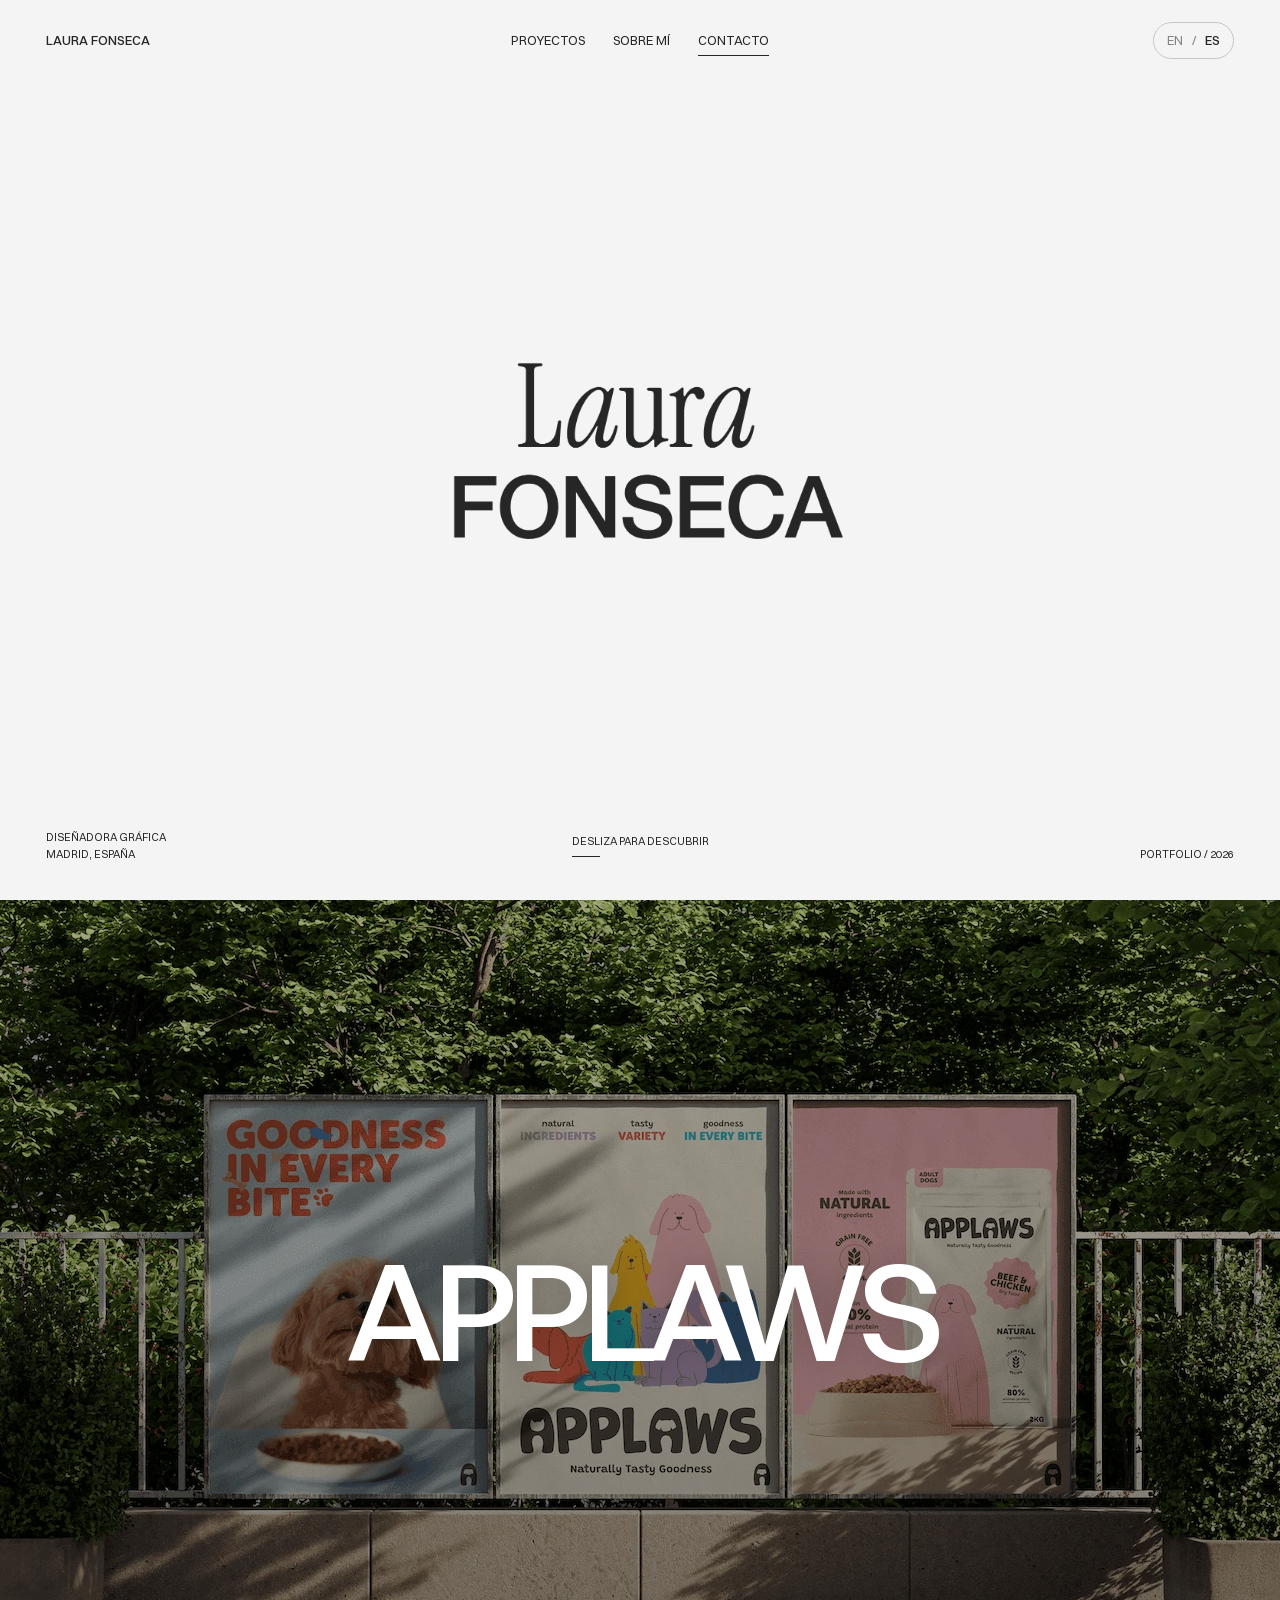
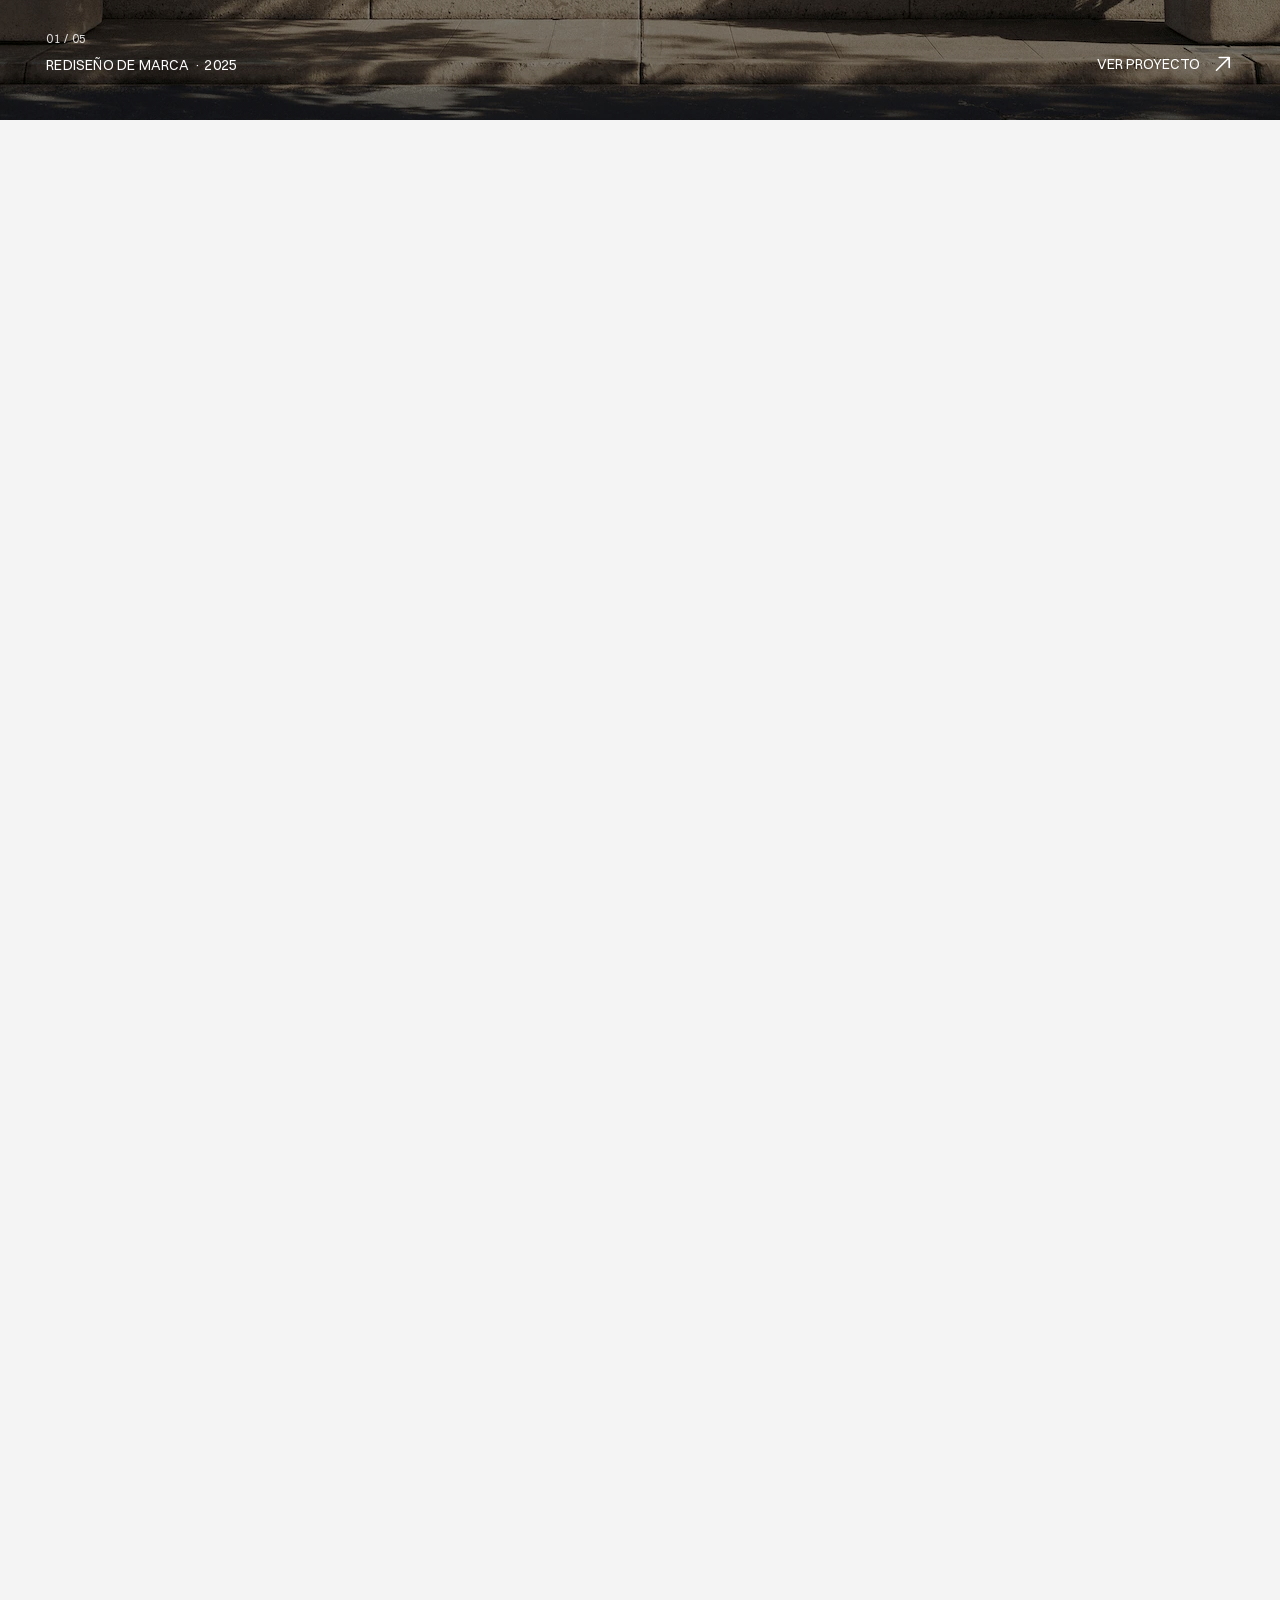
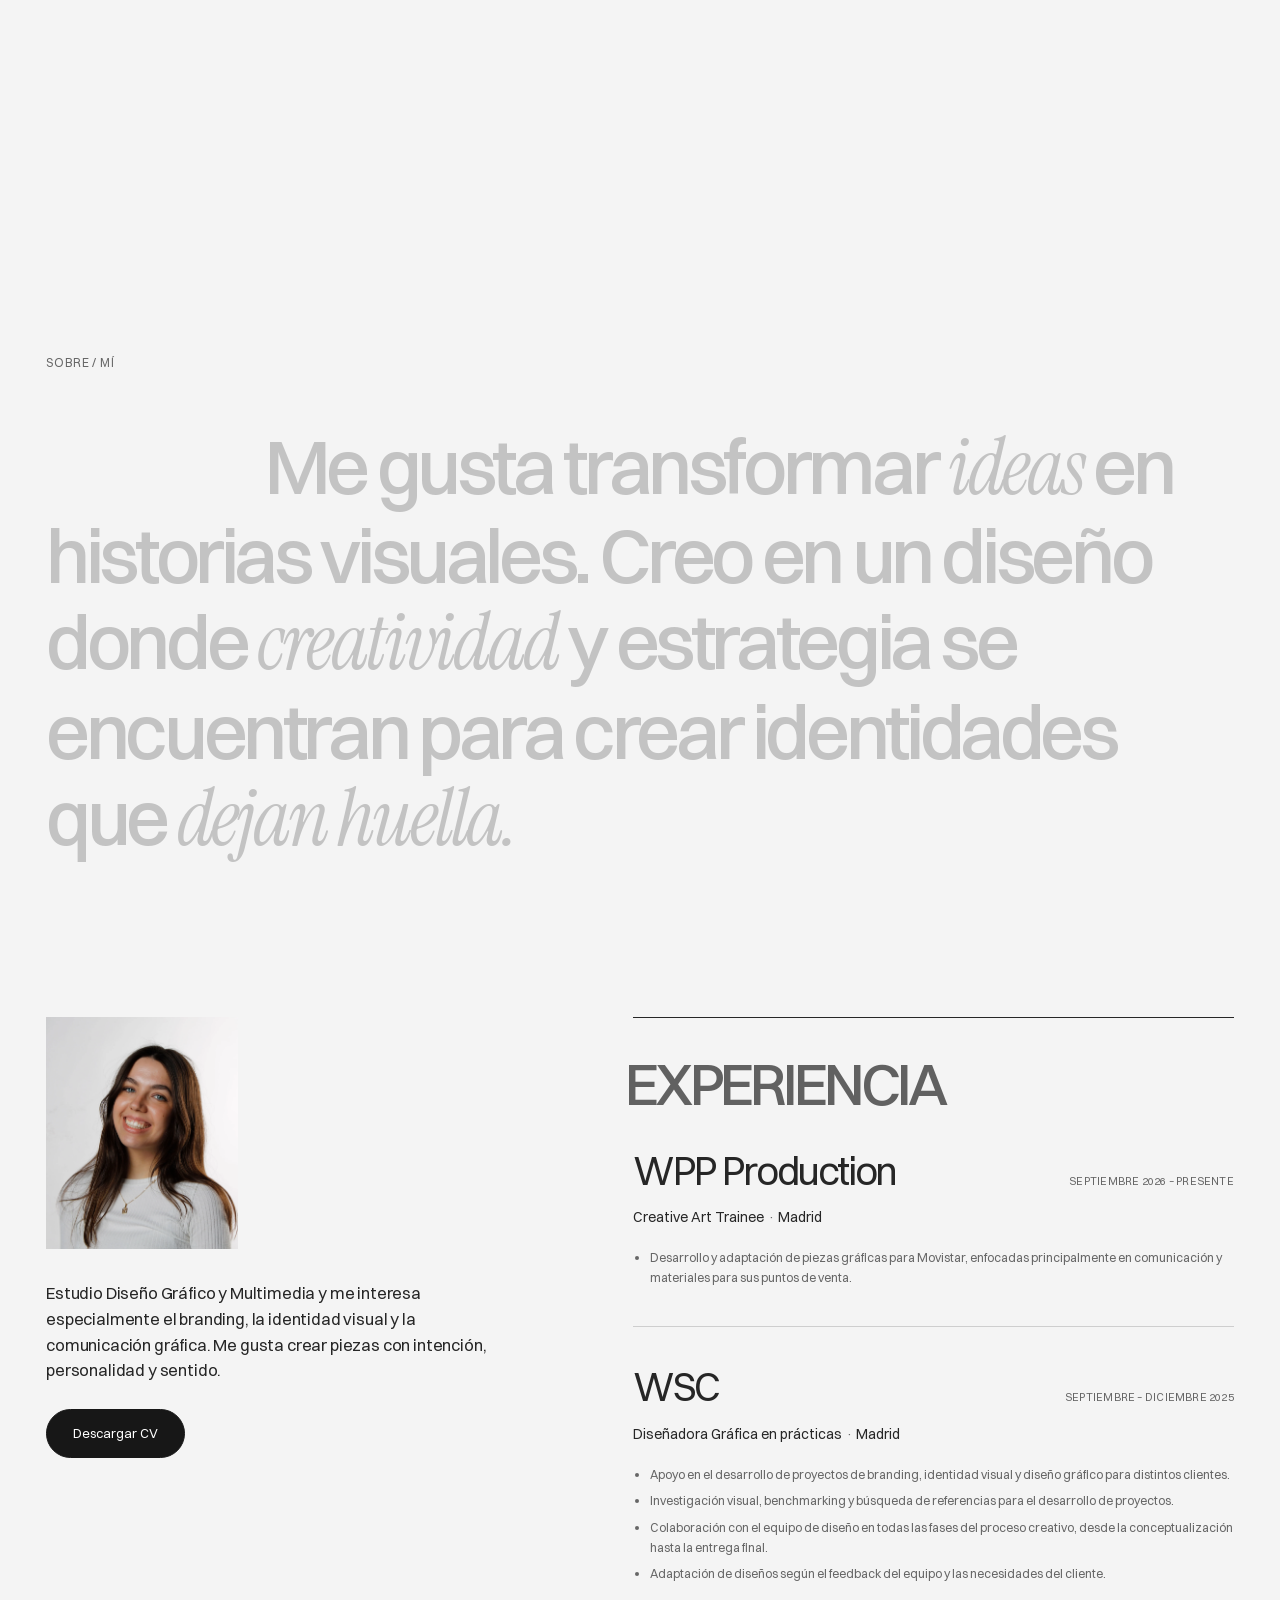
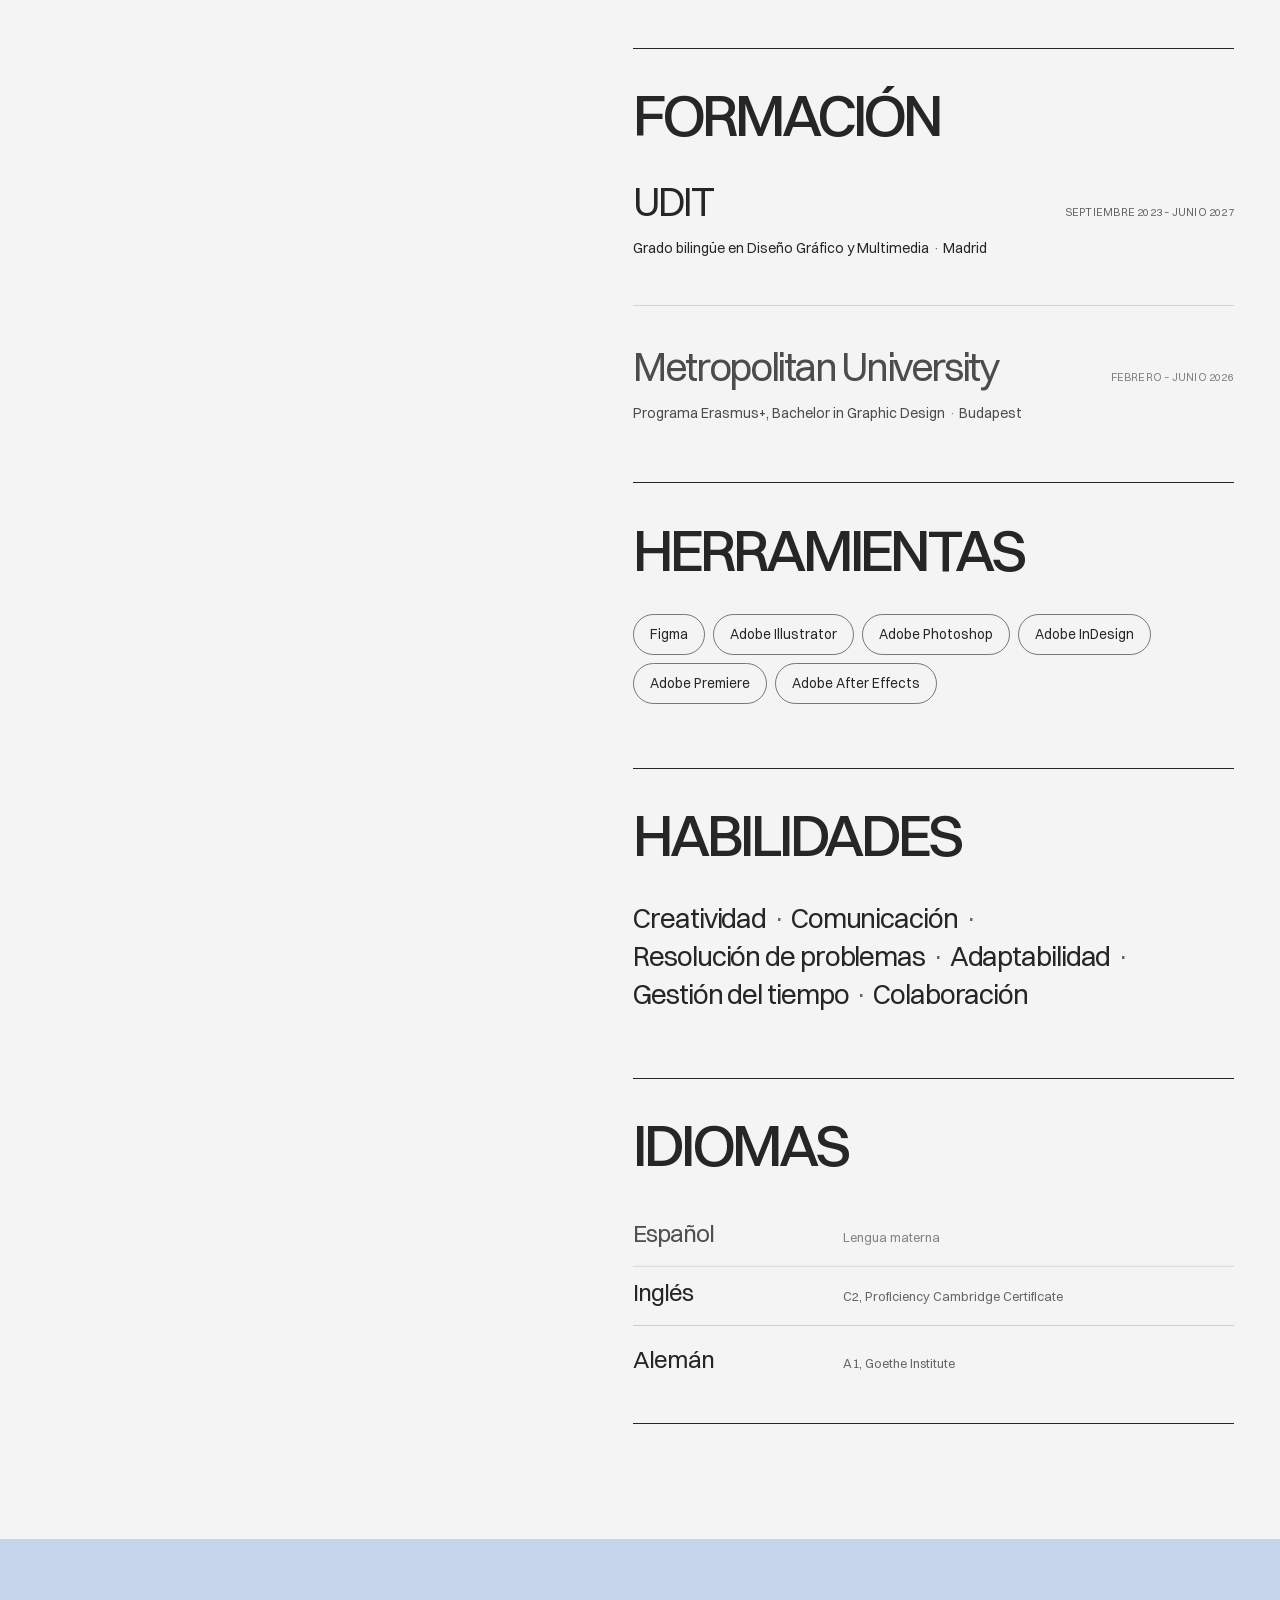
==== es/index.html @ bb7f6cb6 "perf: lazy-load animated media and offscreen projects" ====
<!doctype html>
<html lang="es"><head><meta charset="utf-8"><meta name="viewport" content="width=device-width,initial-scale=1"><title>Laura Fonseca — Diseñadora gráfica</title><meta name="description" content="Laura Fonseca, diseñadora gráfica en Madrid y Creative Art Trainee en WPP Production. Portfolio de branding, identidad visual, comunicación gráfica, diseño expositivo y editorial."><meta name="robots" content="index,follow,max-image-preview:large"><meta name="theme-color" content="#f4f4f4"><meta property="og:type" content="website"><meta property="og:title" content="Laura Fonseca — Diseñadora gráfica"><meta property="og:description" content="Laura Fonseca, diseñadora gráfica en Madrid y Creative Art Trainee en WPP Production. Portfolio de branding, identidad visual, comunicación gráfica, diseño expositivo y editorial."><meta property="og:locale" content="es_ES"><meta property="og:image" content="../assets/social-preview.jpg"><meta property="og:image:alt" content="Laura Fonseca — graphic design portfolio"><meta name="twitter:card" content="summary_large_image"><link rel="alternate" hreflang="es" href="index.html"><link rel="alternate" hreflang="en" href="../index.html"><link rel="icon" href="../assets/favicon.svg" type="image/svg+xml"><link rel="preload" href="../assets/fonts/switzer-400.woff2" as="font" type="font/woff2" crossorigin><link rel="preconnect" href="https://fonts.googleapis.com"><link rel="preconnect" href="https://fonts.gstatic.com" crossorigin><link href="https://fonts.googleapis.com/css2?family=Instrument+Serif:ital@1&amp;display=swap" rel="stylesheet"><link rel="stylesheet" href="../style.css"><script src="../script.js" defer></script><script type="application/ld+json">{"@context":"https://schema.org","@type":"Person","name":"Laura Fonseca","jobTitle":"Diseñadora gráfica","sameAs":["https://www.instagram.com/laurafonseca.design/","https://www.linkedin.com/in/laura-fonseca-ort%C3%A9s-6abb1227b/"],"knowsAbout":["Diseño gráfico","Branding","Identidad visual","Comunicación gráfica","Diseño editorial"],"email":"mailto:laurafonortes@gmail.com"}</script></head><body id="top"><a class="skip" href="#main">Saltar al contenido</a><header class="site-header"><a class="wordmark" href="index.html#hero" aria-label="Laura Fonseca — Proyectos">Laura Fonseca</a><nav class="desktop-nav" aria-label="Principal"><a href="index.html#works">Proyectos</a><a href="index.html#about">Sobre mí</a><a href="index.html#contact">Contacto</a></nav><div class="nav-actions"><a class="language-switch" href="../index.html" lang="en" hreflang="en" aria-label="Switch to English"><span class="">EN</span><span aria-hidden="true">/</span><span class="selected">ES</span></a><button class="menu-toggle" aria-expanded="false" aria-controls="mobile-nav">Menú <span aria-hidden="true">+</span></button></div><nav id="mobile-nav" class="mobile-nav" aria-label="Menú móvil" hidden><a href="index.html#works">Proyectos</a><a href="index.html#about">Sobre mí</a><a href="index.html#contact">Contacto</a></nav></header><div class="scroll-progress" aria-hidden="true"></div><main id="main"><section class="hero" id="hero" aria-label="Laura Fonseca"><h1 class="sr-only">Laura Fonseca — Diseñadora gráfica</h1><div class="hero-logo"><img class="" src="../assets/images/laura-fonseca-logo.webp" width="1270" height="463" alt="Laura Fonseca" decoding="async" fetchpriority="high"></div><div class="mobile-hero" aria-hidden="true"><img class="mobile-hero__name mobile-hero__name--laura" src="../assets/mobile-hero/laura.svg" width="391" height="139" alt="" draggable="false" decoding="async"><div class="mobile-hero__reel" data-images="../assets/images/dicho-y-hecho/02-book-covers-mockup.webp|../assets/images/palocleves/06-citylight-advertisement.webp|../assets/images/applaws/07-storefront-window-graphics.webp|../assets/images/nogue/07-open-magazine-mockup.webp|../assets/images/applaws/04-outdoor-brand-banner.webp|../assets/images/dicho-y-hecho/07-book-interior-layouts.webp|../assets/images/palocleves/01-exhibition-installation.webp|../assets/images/nogue/05-fashion-editorial-spread.webp"><img class="mobile-hero__slide is-active" src="../assets/images/dicho-y-hecho/02-book-covers-mockup.webp" width="2560" height="1706" alt="" draggable="false" decoding="async"><img class="mobile-hero__slide" alt="" draggable="false" decoding="async"></div><img class="mobile-hero__name mobile-hero__name--fonseca" src="../assets/mobile-hero/fonseca.svg" width="642" height="106" alt="" draggable="false" decoding="async"></div><div class="image-trail" aria-hidden="true" data-images="../assets/images/creative-selection-1.webp|../assets/images/applaws/03-brand-identity-overview.webp|../assets/images/palocleves/03-logo.webp|../assets/images/dicho-y-hecho/02-book-covers-mockup.webp|../assets/images/nogue/03-magazine-stack.webp|../assets/images/creative-selection-3.webp|../assets/images/applaws/09-branded-stationery.webp|../assets/images/palocleves/06-citylight-advertisement.webp|../assets/images/dicho-y-hecho/03-sevilla-book-cover.webp|../assets/images/nogue/06-advertising-spread.webp|../assets/images/creative-selection-4.webp|../assets/images/applaws/02-product-pouches.webp|../assets/images/palocleves/08-exhibition-wall-graphics.webp|../assets/images/dicho-y-hecho/05-mesa-book-cover.webp|../assets/images/nogue/08-typographic-editorial-spread.webp|../assets/images/creative-selection-5.webp|../assets/images/applaws/04-outdoor-brand-banner.webp|../assets/images/palocleves/09-artwork-labels.webp|../assets/images/dicho-y-hecho/08-open-book-and-bookmark.webp|../assets/images/nogue/07-open-magazine-mockup.webp"></div><div class="hero-bottom"><p>Diseñadora gráfica<br>Madrid, España</p><a class="scroll-link" href="#works">Desliza para descubrir </a><span class="hero-year">Portfolio / 2026</span></div></section><section id="works" class="works section project-showcase" aria-label="Proyectos seleccionados"><h2 class="sr-only">Proyectos seleccionados</h2><div class="project-showcase__stage"><article class="project-showcase__panel" data-project-index="0" style="--panel-order:0"><a class="project-showcase__link" href="applaws.html" aria-label="Ver proyecto: APPLAWS"><img class="project-showcase__image" src="../assets/images/applaws-07.webp" width="1280" height="960" alt="" decoding="async" loading="lazy" fetchpriority="low"><span class="project-showcase__shade" aria-hidden="true"></span><span class="project-showcase__center"><h3 class="project-showcase__name">APPLAWS</h3></span><span class="project-showcase__info"><span class="project-showcase__index">01 / 05</span><span class="project-showcase__category">Rediseño de marca · 2025</span></span><span class="project-showcase__action" aria-hidden="true">Ver proyecto <svg class="project-showcase__arrow" xmlns="http://www.w3.org/2000/svg" viewBox="0 0 24 24" width="22" height="22" fill="none" stroke="currentColor" stroke-width="1.8" stroke-linecap="round" stroke-linejoin="round" focusable="false"><path d="M5 19 19 5M8 5h11v11"/></svg></span></a></article><article class="project-showcase__panel" data-project-index="1" style="--panel-order:1"><a class="project-showcase__link" href="palocleves.html" aria-label="Ver proyecto: PALÓCLEVES"><img class="project-showcase__image" src="../assets/images/palocleves/05-outdoor-street-banner.webp" width="1920" height="1440" alt="" decoding="async" loading="lazy"><span class="project-showcase__shade" aria-hidden="true"></span><span class="project-showcase__center"><h3 class="project-showcase__name">PALÓCLEVES</h3></span><span class="project-showcase__info"><span class="project-showcase__index">02 / 05</span><span class="project-showcase__category">Identidad / Diseño expositivo · 2026</span></span><span class="project-showcase__action" aria-hidden="true">Ver proyecto <svg class="project-showcase__arrow" xmlns="http://www.w3.org/2000/svg" viewBox="0 0 24 24" width="22" height="22" fill="none" stroke="currentColor" stroke-width="1.8" stroke-linecap="round" stroke-linejoin="round" focusable="false"><path d="M5 19 19 5M8 5h11v11"/></svg></span></a></article><article class="project-showcase__panel" data-project-index="2" style="--panel-order:2"><a class="project-showcase__link" href="dicho-y-hecho.html" aria-label="Ver proyecto: DICHO Y HECHO"><img class="project-showcase__image" src="../assets/images/dicho-y-hecho-cover.webp" width="1920" height="1440" alt="" decoding="async" loading="lazy"><span class="project-showcase__shade" aria-hidden="true"></span><span class="project-showcase__center"><h3 class="project-showcase__name">DICHO Y HECHO</h3></span><span class="project-showcase__info"><span class="project-showcase__index">03 / 05</span><span class="project-showcase__category">Diseño editorial · 2026</span></span><span class="project-showcase__action" aria-hidden="true">Ver proyecto <svg class="project-showcase__arrow" xmlns="http://www.w3.org/2000/svg" viewBox="0 0 24 24" width="22" height="22" fill="none" stroke="currentColor" stroke-width="1.8" stroke-linecap="round" stroke-linejoin="round" focusable="false"><path d="M5 19 19 5M8 5h11v11"/></svg></span></a></article><article class="project-showcase__panel" data-project-index="3" style="--panel-order:3"><a class="project-showcase__link" href="nogue.html" aria-label="Ver proyecto: NOGUE"><img class="project-showcase__image" src="../assets/images/nogue-cover.webp" width="1555" height="1160" alt="" decoding="async" loading="lazy"><span class="project-showcase__shade" aria-hidden="true"></span><span class="project-showcase__center"><h3 class="project-showcase__name">NOGUE</h3></span><span class="project-showcase__info"><span class="project-showcase__index">04 / 05</span><span class="project-showcase__category">Diseño editorial · 2025</span></span><span class="project-showcase__action" aria-hidden="true">Ver proyecto <svg class="project-showcase__arrow" xmlns="http://www.w3.org/2000/svg" viewBox="0 0 24 24" width="22" height="22" fill="none" stroke="currentColor" stroke-width="1.8" stroke-linecap="round" stroke-linejoin="round" focusable="false"><path d="M5 19 19 5M8 5h11v11"/></svg></span></a></article><article class="project-showcase__panel" data-project-index="4" style="--panel-order:4"><a class="project-showcase__link" href="monk.html" aria-label="Ver proyecto: MONK"><img class="project-showcase__image" src="../assets/images/monk/05-cocktail-menu.webp" width="1280" height="960" alt="" decoding="async" loading="lazy"><span class="project-showcase__shade" aria-hidden="true"></span><span class="project-showcase__center"><h3 class="project-showcase__name">MONK</h3></span><span class="project-showcase__info"><span class="project-showcase__index">05 / 05</span><span class="project-showcase__category">Identidad visual / Ilustración · 2024</span></span><span class="project-showcase__action" aria-hidden="true">Ver proyecto <svg class="project-showcase__arrow" xmlns="http://www.w3.org/2000/svg" viewBox="0 0 24 24" width="22" height="22" fill="none" stroke="currentColor" stroke-width="1.8" stroke-linecap="round" stroke-linejoin="round" focusable="false"><path d="M5 19 19 5M8 5h11v11"/></svg></span></a></article></div></section><section id="about" class="about section"><div class="about-statement"><p class="about-eyebrow">SOBRE / MÍ</p><h2 class="about-manifesto">Me gusta transformar <em>ideas</em> en historias visuales. Creo en un diseño donde <em>creatividad</em> y estrategia se encuentran para crear identidades que <em>dejan huella.</em></h2></div><div class="about-details"><div class="about-intro reveal"><img class="portrait" src="../assets/images/laura-fonseca-portrait.webp" width="1651" height="1920" alt="Laura Fonseca" decoding="async" loading="lazy"><p class="bio">Estudio Diseño Gráfico y Multimedia y me interesa especialmente el branding, la identidad visual y la comunicación gráfica. Me gusta crear piezas con intención, personalidad y sentido.</p><a class="download-button" href="../assets/documents/LauraFonseca_CV_Español.pdf" download>Descargar CV </a></div><div class="typecv reveal"><section class="typecv-part typecv-part--experience" aria-labelledby="es-typecv-experience"><header class="typecv-part__header"><h3 id="es-typecv-experience">EXPERIENCIA</h3></header><div class="typecv-part__body"><article class="typecv-entry"><div class="typecv-entry__heading"><h4>WPP Production</h4><span class="typecv-date">Septiembre 2026 – Presente</span></div><p class="typecv-subline">Creative Art Trainee<span aria-hidden="true"> · </span>Madrid</p><ul class="typecv-notes"><li>Desarrollo y adaptación de piezas gráficas para Movistar, enfocadas principalmente en comunicación y materiales para sus puntos de venta.</li></ul></article><article class="typecv-entry"><div class="typecv-entry__heading"><h4>WSC</h4><span class="typecv-date">Septiembre – diciembre 2025</span></div><p class="typecv-subline">Diseñadora Gráfica en prácticas<span aria-hidden="true"> · </span>Madrid</p><ul class="typecv-notes"><li>Apoyo en el desarrollo de proyectos de branding, identidad visual y diseño gráfico para distintos clientes.</li><li>Investigación visual, benchmarking y búsqueda de referencias para el desarrollo de proyectos.</li><li>Colaboración con el equipo de diseño en todas las fases del proceso creativo, desde la conceptualización hasta la entrega final.</li><li>Adaptación de diseños según el feedback del equipo y las necesidades del cliente.</li></ul></article></div></section><section class="typecv-part typecv-part--education" aria-labelledby="es-typecv-education"><header class="typecv-part__header"><h3 id="es-typecv-education">FORMACIÓN</h3></header><div class="typecv-part__body"><article class="typecv-entry"><div class="typecv-entry__heading"><h4>UDIT</h4><span class="typecv-date">Septiembre 2023 – junio 2027</span></div><p class="typecv-subline">Grado bilingüe en Diseño Gráfico y Multimedia<span aria-hidden="true"> · </span>Madrid</p></article><article class="typecv-entry"><div class="typecv-entry__heading"><h4>Metropolitan University</h4><span class="typecv-date">Febrero – junio 2026</span></div><p class="typecv-subline">Programa Erasmus+, Bachelor in Graphic Design<span aria-hidden="true"> · </span>Budapest</p></article></div></section><section class="typecv-part typecv-part--tools" aria-labelledby="es-typecv-tools"><header class="typecv-part__header"><h3 id="es-typecv-tools">HERRAMIENTAS</h3></header><div class="typecv-part__body"><ul class="typecv-tools"><li>Figma</li><li>Adobe Illustrator</li><li>Adobe Photoshop</li><li>Adobe InDesign</li><li>Adobe Premiere</li><li>Adobe After Effects</li></ul></div></section><section class="typecv-part typecv-part--skills" aria-labelledby="es-typecv-skills"><header class="typecv-part__header"><h3 id="es-typecv-skills">HABILIDADES</h3></header><div class="typecv-part__body"><ul class="typecv-skills"><li>Creatividad</li><li>Comunicación</li><li>Resolución de problemas</li><li>Adaptabilidad</li><li>Gestión del tiempo</li><li>Colaboración</li></ul></div></section><section class="typecv-part typecv-part--languages" aria-labelledby="es-typecv-languages"><header class="typecv-part__header"><h3 id="es-typecv-languages">IDIOMAS</h3></header><div class="typecv-part__body"><dl class="typecv-languages"><div class="typecv-language"><dt>Español</dt><dd>Lengua materna</dd></div><div class="typecv-language"><dt>Inglés</dt><dd>C2, Proficiency Cambridge Certificate</dd></div><div class="typecv-language"><dt>Alemán</dt><dd>A1, Goethe Institute</dd></div></dl></div></section></div></div></section></main><section id="contact" class="footer-reveal" aria-label="Contacto"><div class="footer-reveal__stage"><div class="footer-reveal__surface"><div class="contact section"><p class="eyebrow">Contacto</p><a class="contact-title" href="mailto:laurafonortes@gmail.com"><h2>CONECTA<br>CONMIGO</h2></a></div><footer class="footer"><div class="socials"><a href="https://www.instagram.com/laurafonseca.design/" target="_blank" rel="noopener noreferrer">Instagram </a><a href="https://www.linkedin.com/in/laura-fonseca-ort%C3%A9s-6abb1227b/" target="_blank" rel="noopener noreferrer">LinkedIn </a><a href="mailto:laurafonortes@gmail.com">Mail </a></div><div class="footer-bottom"><span>© 2026 Laura Fonseca</span><a href="#top">Volver arriba </a></div></footer></div></div></section></body></html>
---- style.css ----
/* Laura Fonseca — buildless portfolio. Shared by EN and ES. */
@font-face{font-family:Switzer;src:url('assets/fonts/switzer-400.woff2') format('woff2');font-weight:400;font-style:normal;font-display:swap}
@font-face{font-family:Switzer;src:url('assets/fonts/switzer-500.woff2') format('woff2');font-weight:500;font-style:normal;font-display:swap}
@font-face{font-family:Switzer;src:url('assets/fonts/switzer-700.woff2') format('woff2');font-weight:700;font-style:normal;font-display:swap}
:root{--paper:#f4f4f4;--ink:#262626;--muted:#666;--line:#bdbdbd;--gutter:clamp(22px,3.6vw,80px);--ease:cubic-bezier(.22,1,.36,1)}
*,*::before,*::after{box-sizing:border-box}html{scroll-behavior:smooth;scroll-padding-top:100px}body{margin:0;background:var(--paper);color:var(--ink);font-family:Switzer,Arial,sans-serif;-webkit-font-smoothing:antialiased}body.modal-open{overflow:hidden}::selection{background:#c9d5fa;color:#151515}a{color:inherit;text-decoration:none}button{font:inherit;color:inherit;cursor:pointer}button,a{-webkit-tap-highlight-color:transparent}button{background:none;border:0}img{display:block;max-width:100%;height:auto}h1,h2,h3,p,figure{margin:0}h1,h2,h3{font-weight:400}p{line-height:1.5}a:focus-visible,button:focus-visible,summary:focus-visible{outline:2px solid #3268bd;outline-offset:6px;border-radius:2px}.sr-only{position:absolute;width:1px;height:1px;padding:0;margin:-1px;overflow:hidden;clip:rect(0,0,0,0);white-space:nowrap;border:0}[hidden]{display:none!important}.skip{position:fixed;top:12px;left:16px;z-index:100;background:var(--ink);color:white;padding:12px;transform:translateY(-160%)}.skip:focus{transform:none}
.site-header{position:fixed;z-index:30;inset:0 0 auto;display:grid;grid-template-columns:1fr auto 1fr;align-items:center;gap:24px;min-height:80px;padding:20px var(--gutter);background:rgba(244,244,244,.91);backdrop-filter:blur(14px);-webkit-backdrop-filter:blur(14px);font-size:13px;text-transform:uppercase;transition:box-shadow .3s}.site-header.scrolled{box-shadow:0 1px 0 #26262612}.wordmark{justify-self:start;font-weight:500}.desktop-nav,.nav-actions{display:flex;align-items:center;gap:28px}.nav-actions{justify-self:end;gap:20px}.desktop-nav a{position:relative;padding:8px 0}.desktop-nav a::after{position:absolute;content:'';left:0;right:0;bottom:1px;height:1px;background:currentColor;transform:scaleX(0);transform-origin:left;transition:transform .35s var(--ease)}.desktop-nav a:hover::after,.desktop-nav a[aria-current]::after{transform:scaleX(1)}.language-switch{display:flex;gap:9px;align-items:center;padding:9px 13px;border:1px solid #c5c5c5;border-radius:100px}.language-switch span{opacity:.55}.language-switch .selected{opacity:1;font-weight:500}.menu-toggle{display:none}.mobile-nav{display:none}
.hero{min-height:700px;height:100svh;max-height:1200px;position:relative;isolation:isolate;display:grid;place-items:center;padding:120px var(--gutter);overflow:hidden}.hero-logo{width:clamp(300px,38vw,610px);animation:hero-in 1.2s var(--ease) both}.hero-logo img{width:100%;height:auto}.hero-bottom{position:absolute;bottom:38px;left:var(--gutter);right:var(--gutter);display:grid;grid-template-columns:1fr auto 1fr;align-items:end;gap:20px;font-size:11px;line-height:1.5;text-transform:uppercase}.hero-year{text-align:right}.scroll-link{display:flex;gap:20px;align-items:center;padding:10px 0}.scroll-link span{font-size:22px;animation:nudge 2.5s ease-in-out infinite}.image-trail{position:absolute;inset:0;pointer-events:none;z-index:2;overflow:hidden}.trail-image{position:absolute;width:clamp(110px,11vw,175px);aspect-ratio:4/3;object-fit:cover;object-position:center;box-shadow:0 14px 42px #0002;pointer-events:none;user-select:none;-webkit-user-drag:none;backface-visibility:hidden;will-change:transform,opacity,left,top;transition:left .24s cubic-bezier(.22,1,.36,1),top .24s cubic-bezier(.22,1,.36,1)}.section{padding:90px var(--gutter)}.section-heading{display:flex;justify-content:space-between;align-items:baseline;padding-bottom:44px}.section-heading h2{font-size:clamp(60px,7.1vw,110px);line-height:1;letter-spacing:-.065em;text-transform:uppercase}.section-heading>span{font-size:11px;text-transform:uppercase}.project-grid{display:grid;grid-template-columns:1fr 1fr;gap:70px 28px}.project-card a{display:block}.project-visual{position:relative;overflow:hidden;background:#e8e8e8;aspect-ratio:4/3}.project-visual>img{width:100%;height:100%;object-fit:cover;transition:transform .8s var(--ease)}.project-arrow{position:absolute;right:20px;top:20px;background:var(--paper);width:48px;height:48px;border-radius:50%;display:grid;place-items:center;font-size:27px;opacity:0;transform:translate(-8px,8px);transition:all .4s var(--ease)}.project-open{position:absolute;left:20px;bottom:20px;background:var(--paper);padding:10px 16px;border-radius:30px;font-size:12px;opacity:0;transform:translateY(10px);transition:all .4s var(--ease)}.project-card a:hover .project-visual>img{transform:scale(1.035)}.project-card a:hover .project-arrow,.project-card a:focus-visible .project-arrow,.project-card a:hover .project-open,.project-card a:focus-visible .project-open{opacity:1;transform:none}.project-caption{display:flex;justify-content:space-between;align-items:baseline;gap:15px;padding-top:19px}.project-caption h3{font-size:clamp(20px,1.8vw,29px);letter-spacing:-.025em}.project-caption p{font-size:11px;text-transform:uppercase;color:var(--muted);margin-top:5px}.project-year{font-size:12px;color:var(--muted)}
.about{display:grid;grid-template-columns:minmax(0,1fr) minmax(0,1.85fr);gap:clamp(45px,8vw,140px);padding-top:130px;padding-bottom:90px}.portrait{width:152px;margin-bottom:32px;aspect-ratio:152/184;object-fit:cover}.about h2{font-size:clamp(54px,6.3vw,98px);line-height:.94;letter-spacing:-.062em;margin-bottom:28px}.bio{font-size:13px;line-height:1.35;text-transform:uppercase;max-width:430px}.text-link{display:inline-flex;gap:15px;border-bottom:1px solid;padding:10px 0;margin-top:24px;font-size:13px;transition:opacity .2s}.text-link:hover{opacity:.6}.accordion{padding-top:217px}details{border-bottom:1px solid #777}summary{display:flex;align-items:center;justify-content:space-between;gap:20px;list-style:none;font-size:clamp(22px,1.9vw,30px);letter-spacing:-.035em;padding:27px 0;cursor:pointer}summary::-webkit-details-marker{display:none}summary>span{color:#777;font-size:27px;font-weight:400;transition:transform .3s}details[open] summary>span{transform:rotate(45deg)}.detail-body{padding:0 35px 28px 0;font-size:15px;max-width:660px;animation:detail-in .35s var(--ease)}.detail-body h3{font-size:18px;font-weight:500;margin-top:20px;margin-bottom:6px}.detail-body h3:first-child{margin-top:0}.detail-body p+p{margin-top:7px}.detail-body ul{padding-left:19px;line-height:1.6}.detail-body li+li{margin-top:6px}.muted{color:var(--muted);font-size:13px}.eyebrow{text-transform:uppercase;font-size:12px;margin-bottom:25px}.contact{padding-top:90px;padding-bottom:70px}.contact-title{display:flex;align-items:center;justify-content:space-between;gap:20px}.contact-title h2{font-size:clamp(90px,18.4vw,320px);letter-spacing:-.075em;line-height:.82}.contact-title>span{font-size:clamp(50px,13vw,220px);align-self:flex-start;transition:transform .5s var(--ease)}.contact-title:hover>span{transform:translate(8px,-8px)}html[lang=es] .contact-title h2{font-size:clamp(52px,12.4vw,220px);letter-spacing:-.07em}.contact-email{display:inline-block;font-size:clamp(16px,2vw,27px);margin-top:40px;border-bottom:1px solid;padding-bottom:7px}.footer{padding:30px var(--gutter) 26px}.socials{display:flex;gap:36px;font-size:clamp(16px,1.8vw,26px);text-transform:uppercase;letter-spacing:-.035em}.socials a:hover{opacity:.6}.footer-bottom{display:flex;justify-content:space-between;align-items:center;gap:20px;margin-top:50px;border-top:1px solid var(--line);padding-top:24px;font-size:11px;text-transform:uppercase}.motion-toggle{font-size:11px;text-transform:uppercase;padding:8px}.motion-toggle:hover{text-decoration:underline}
.project-main{padding:130px var(--gutter) 40px}.back-link{font-size:12px;text-transform:uppercase;display:inline-block;padding:12px 0}.project-heading{margin:42px 0 50px;display:flex;justify-content:space-between;align-items:baseline;gap:20px}.project-heading h1{font-size:clamp(54px,9.5vw,160px);letter-spacing:-.065em;line-height:.95}.project-heading>span{font-size:12px;white-space:nowrap}.project-intro{display:grid;grid-template-columns:1fr 1.65fr;gap:clamp(35px,8vw,130px);padding:0 0 70px}.project-facts{font-size:12px;text-transform:uppercase}.project-facts>p{color:var(--muted)}.project-facts ul{padding:20px 0 0;list-style:none;line-height:1.8}.project-facts li::before{content:'';padding-right:7px}.project-facts .text-link{text-transform:none}.project-description{font-size:clamp(16px,1.45vw,21px);letter-spacing:-.012em;max-width:850px}.project-description p{line-height:1.5}.project-description p+p{margin-top:22px}.project-gallery{display:grid;grid-template-columns:minmax(0,1fr) minmax(0,1fr);gap:24px;align-items:start}.gallery-item{min-width:0;align-self:start}.gallery-wide{grid-column:1/-1}.gallery-link{display:block;position:relative;overflow:hidden;cursor:zoom-in;background:transparent;width:100%;height:auto;aspect-ratio:4/3}.gallery-wide .gallery-link{aspect-ratio:16/10}.gallery-link picture{display:block;width:100%;height:100%}.gallery-link img{display:block;width:100%;height:100%;object-fit:cover;object-position:center;transition:transform .8s var(--ease)}.gallery-wide .gallery-link img{height:100%}.gallery-link:hover img{transform:scale(1.012)}.zoom-label{position:absolute;bottom:16px;right:16px;background:var(--paper);border-radius:50%;width:40px;height:40px;display:grid;place-items:center;font-size:23px;opacity:0;transition:opacity .3s}.gallery-link:hover .zoom-label,.gallery-link:focus-visible .zoom-label{opacity:1}.next-project{display:grid;grid-template-columns:1fr auto;gap:20px;align-items:center;border-top:1px solid var(--line);margin-top:90px;padding:35px 0}.next-project>span:first-child{grid-column:1/-1;font-size:12px;text-transform:uppercase}.next-project strong{font-size:clamp(36px,6vw,100px);font-weight:400;letter-spacing:-.05em}.next-project>span:last-child{font-size:clamp(35px,6vw,80px);transition:transform .4s}.next-project:hover>span:last-child{transform:translate(7px,-7px)}.lightbox{width:100vw;height:100dvh;max-width:none;max-height:none;padding:65px 70px 25px;border:0;background:#101010f5;color:#fff}.lightbox[open]{display:grid;grid-template-columns:45px minmax(0,1fr) 45px;align-items:center;gap:12px}.lightbox::backdrop{background:#101010}.lightbox>img{max-width:100%;max-height:calc(100dvh - 100px);margin:auto;object-fit:contain;width:auto;height:auto}.lightbox-toolbar{position:absolute;left:30px;right:30px;top:18px;display:flex;align-items:center;justify-content:space-between;font-size:13px}.lightbox-close{padding:10px}.lightbox-prev,.lightbox-next{font-size:28px;padding:10px 0}.lightbox a:focus-visible,.lightbox button:focus-visible{outline-color:white}
/* Content is visible even if JS or IntersectionObserver is unavailable. */
.reveal.is-waiting{opacity:0;transform:translateY(32px)}.reveal{transition:opacity .8s var(--ease),transform .8s var(--ease)}
@keyframes hero-in{from{opacity:0;transform:translateY(25px)}to{opacity:1;transform:translateY(0)}}@keyframes nudge{0%,100%{transform:translateY(0)}50%{transform:translateY(5px)}}@keyframes detail-in{from{opacity:0;transform:translateY(-6px)}to{opacity:1;transform:translateY(0)}}
@media(min-width:1600px){.section,.project-main,.footer{max-width:1900px;margin-inline:auto}}
@media(max-width:900px){.hero-bottom{font-size:10px}.hero-year{display:none}.hero-bottom{grid-template-columns:1fr auto}.about{gap:40px;grid-template-columns:1fr 1.3fr}.about h2{font-size:60px}.project-grid{gap:50px 20px}.project-intro{grid-template-columns:1fr 1.7fr;gap:35px}.project-heading h1{font-size:9.2vw}.lightbox{padding-inline:20px}}
@media(max-width:700px){:root{--gutter:22px}.site-header{min-height:72px;grid-template-columns:1fr auto;gap:12px;padding-block:16px}.desktop-nav{display:none}.nav-actions{gap:14px}.language-switch{font-size:11px;gap:6px;padding:8px 10px}.menu-toggle{display:none}.mobile-nav:not([hidden]){display:none}.menu-toggle>span{font-size:20px;transition:transform .3s}.menu-toggle[aria-expanded=true]>span{transform:rotate(45deg)}.mobile-nav:not([hidden]){display:flex;flex-direction:column;position:absolute;top:72px;left:0;right:0;background:var(--paper);padding:30px var(--gutter) 40px;border-bottom:1px solid var(--line);gap:20px;box-shadow:0 25px 40px #0001}.mobile-nav a{font-size:38px;letter-spacing:-.045em}.hero{height:100vh;height:100dvh;min-height:100svh;max-height:none}.hero-logo{width:min(87%,470px)}.hero-bottom{bottom:27px;font-size:9px;gap:10px}.scroll-link{gap:10px;text-align:right;max-width:150px}.section{padding:65px var(--gutter)}.section-heading{align-items:flex-end;padding-bottom:30px;gap:15px}.section-heading h2{font-size:16vw}.section-heading>span{font-size:9px;text-align:right;max-width:95px}.project-grid{grid-template-columns:1fr;gap:42px}.project-caption h3{font-size:22px}.project-arrow{width:38px;height:38px;font-size:22px;opacity:1;transform:none;right:14px;top:14px}.project-open{display:none}.about{grid-template-columns:1fr;gap:35px;padding-top:70px}.portrait{width:130px;margin-bottom:30px}.about h2{font-size:clamp(62px,15vw,100px);max-width:90%}.bio{max-width:420px;font-size:13px}.accordion{padding-top:0}summary{font-size:24px;padding-block:22px}.detail-body{font-size:14px}.contact{padding-top:60px;padding-bottom:45px}.contact-title h2{font-size:18.5vw}.contact-title>span{font-size:12vw}html[lang=es] .contact-title h2{font-size:12.2vw}.contact-title{gap:10px}.contact-email{margin-top:30px;font-size:17px}.socials{gap:22px;font-size:16px}.footer-bottom{flex-wrap:wrap;gap:12px;margin-top:35px;font-size:10px}.footer-bottom>span{flex:1 0 48%}.motion-toggle{order:3;padding:4px 0;font-size:10px}.footer{padding-top:20px}.project-main{padding-top:105px}.project-heading{margin:30px 0 35px;gap:10px}.project-heading h1{font-size:clamp(35px,10vw,68px);overflow-wrap:anywhere}.project-heading>span{font-size:10px}.project-intro{grid-template-columns:1fr;gap:30px;padding-bottom:40px}.project-facts ul{padding-top:8px;margin-bottom:0}.project-facts .text-link{margin-top:12px}.project-description{font-size:17px}.project-gallery{grid-template-columns:1fr;gap:16px}.gallery-wide{grid-column:auto}.gallery-wide .gallery-link{aspect-ratio:4/3}.gallery-link img{height:100%}.next-project{margin-top:55px}.next-project strong{font-size:8vw}.lightbox{padding:65px 8px 20px}.lightbox[open]{grid-template-columns:30px minmax(0,1fr) 30px;gap:4px}.lightbox-prev,.lightbox-next{font-size:23px}.lightbox-toolbar{left:18px;right:18px}.lightbox>img{max-height:calc(100dvh - 100px)}}
@media(prefers-reduced-motion:reduce){html{scroll-behavior:auto}*,*::before,*::after{animation:none!important;transition:none!important}.reveal.is-waiting{opacity:1;transform:none}.image-trail{display:none}}
html.motion-paused{scroll-behavior:auto}.motion-paused *,.motion-paused *::before,.motion-paused *::after{animation:none!important;transition:none!important}.motion-paused .reveal.is-waiting{opacity:1;transform:none}.motion-paused .image-trail{display:none}
@media print{.site-header,.image-trail,.motion-toggle,.lightbox,.project-arrow,.project-open,.hero-bottom{display:none!important}.hero{height:220px;min-height:0;padding:30px}.hero-logo{width:300px}.section,.project-main{padding:25px 0}.reveal.is-waiting{opacity:1;transform:none}.project-card,.gallery-item{break-inside:avoid}.accordion{padding-top:0}.contact-title h2{font-size:60px}.footer{padding:20px 0}}

/* Revision: quieter controls, expressive native motion. */
.download-button{display:inline-flex;align-items:center;justify-content:center;min-height:49px;padding:15px 26px;margin-top:25px;background:#171717;color:#fff;border:1px solid #171717;border-radius:100px;font-size:13px;line-height:1.2;text-transform:none;white-space:normal;text-align:center;transition:background-color .95s cubic-bezier(.4,0,.2,1),color .95s cubic-bezier(.4,0,.2,1),border-color .95s cubic-bezier(.4,0,.2,1),translate .4s var(--ease);will-change:translate}.download-button:hover{background:#C5D4E9;color:#262626;border-color:#C5D4E9;box-shadow:none}.download-button:focus-visible{outline-offset:5px}.project-facts li::before{display:none}.project-facts .download-button{margin-top:24px}.contact-title{display:block}.contact-title h2{display:inline-block;transition:letter-spacing .6s var(--ease)}.contact-title:hover h2{letter-spacing:-.06em}.next-project{grid-template-columns:1fr}.next-project strong{transition:translate .5s var(--ease)}.next-project:hover strong{translate:12px 0}.scroll-link{position:relative;padding-bottom:13px}.scroll-link::after{content:'';position:absolute;left:0;bottom:5px;width:28px;height:1px;background:currentColor;transform-origin:left;animation:scroll-pulse 2s ease-in-out infinite}.scroll-progress{position:fixed;top:0;left:0;width:100%;height:2px;background:var(--ink);z-index:45;transform:scaleX(var(--scroll-progress,0));transform-origin:left;pointer-events:none}
.motion-title .word-window{display:inline-block;overflow:hidden;vertical-align:top;padding:.2em .16em .27em;margin:-.2em -.16em -.27em}.motion-title.title-revealed .word-window{overflow:visible}.motion-title .word-piece{display:inline-block;transform:translateY(0);transition:transform 1s var(--ease);transition-delay:calc(var(--word-index,0)*75ms)}.motion-title.title-waiting .word-piece{transform:translateY(115%)}.project-card.reveal:nth-child(even){transition-delay:.12s}.gallery-item.reveal:nth-child(3n){transition-delay:.1s}
.scroll-effects .hero-logo{translate:0 var(--hero-shift,0px);scale:var(--hero-scale,1);opacity:var(--hero-opacity,1)}.scroll-effects .project-visual>img{transform:translate3d(0,var(--image-shift,0px),0) scale(1.09);transition:transform .7s var(--ease)}.scroll-effects .project-card a:hover .project-visual>img{transform:translate3d(0,var(--image-shift,0px),0) scale(1.13)}.scroll-effects .portrait{translate:0 var(--portrait-shift,0px);rotate:var(--portrait-rotate,0deg);transition:translate .4s var(--ease),rotate .6s var(--ease)}
.custom-cursor{position:fixed;left:0;top:0;transform:translate(-50%,-50%);width:12px;height:12px;border-radius:50%;display:grid;place-items:center;background:#fff;color:#fff;mix-blend-mode:difference;z-index:100;pointer-events:none;opacity:0;font-size:11px;font-weight:500;line-height:1;text-transform:uppercase;white-space:nowrap;transition:width .3s var(--ease),height .3s var(--ease),background .3s,opacity .15s}.custom-cursor.is-visible{opacity:1}.custom-cursor.is-link{width:34px;height:34px}.custom-cursor.has-label{width:86px;height:86px;background:#242424;color:#fff;mix-blend-mode:normal}.custom-cursor span{opacity:0;transition:opacity .2s}.custom-cursor.has-label span{opacity:1}
@media(hover:hover) and (pointer:fine){.cursor-enabled,.cursor-enabled a,.cursor-enabled button,.cursor-enabled summary{cursor:none!important}.cursor-enabled body.modal-open,.cursor-enabled body.modal-open *{cursor:auto!important}.cursor-enabled body.modal-open .custom-cursor{display:none}.cursor-enabled .project-open{display:none}}
.lightbox[open]{grid-template-columns:1fr;padding-bottom:78px}.lightbox>img{max-height:calc(100dvh - 155px)}.lightbox-prev,.lightbox-next{position:absolute;bottom:20px;font-size:12px;border:1px solid #666;border-radius:100px;min-width:100px;padding:12px 20px}.lightbox-prev{right:calc(50% + 7px)}.lightbox-next{left:calc(50% + 7px)}
@keyframes scroll-pulse{0%,100%{transform:scaleX(.45);opacity:.45}50%{transform:scaleX(1);opacity:1}}
@media(max-width:700px){.download-button{min-height:48px;padding:14px 23px}.project-card.reveal:nth-child(even),.gallery-item.reveal:nth-child(3n){transition-delay:0s}.scroll-effects .project-visual>img,.scroll-effects .project-card a:hover .project-visual>img{transform:none}.custom-cursor{display:none}.scroll-link::after{left:auto;right:0}}
@media(prefers-reduced-motion:reduce){.custom-cursor{display:none!important}.motion-title.title-waiting .word-piece{transform:none}.hero-logo,.portrait,.download-button{translate:none!important;rotate:none!important;scale:1!important;opacity:1!important}.scroll-effects .project-visual>img{transform:none!important}}
.motion-paused .motion-title.title-waiting .word-piece{transform:none}.motion-paused .hero-logo,.motion-paused .portrait,.motion-paused .download-button{translate:none!important;rotate:none!important;scale:1!important;opacity:1!important}.motion-paused .project-visual>img{transform:none!important}.motion-paused .custom-cursor{display:none!important}
@media print{.custom-cursor,.scroll-progress{display:none!important}.motion-title.title-waiting .word-piece{transform:none}}
.scroll-effects .hero-logo{animation-fill-mode:backwards}


/* Editorial about statement and scroll-ink reveal, inspired by the Yourwave reference. */
.about.section{display:block;padding-top:clamp(110px,12vw,195px);padding-bottom:clamp(85px,9vw,140px)}
.about-statement{margin-bottom:clamp(85px,12vw,170px)}
.about-eyebrow{font-size:12px;letter-spacing:.075em;text-transform:uppercase;margin:0 0 clamp(32px,4vw,68px);color:var(--muted)}
.about .about-manifesto{margin:0;max-width:none;font-family:Switzer,Arial,sans-serif;font-size:clamp(48px,6vw,124px);line-height:1.12;letter-spacing:-.057em;font-weight:500;text-transform:none;text-indent:clamp(0px,17vw,340px);text-wrap:pretty;overflow:visible}
.about .about-manifesto em{font-family:"Instrument Serif","Iowan Old Style","Baskerville","Palatino Linotype",Georgia,serif;font-size:1.04em;font-style:italic;font-weight:400;letter-spacing:-.04em}
.about-manifesto.is-ink-ready .ink-word{color:#c3c3c3}
.about-details{display:grid;grid-template-columns:minmax(0,.88fr) minmax(0,1.12fr);column-gap:clamp(44px,9vw,145px);align-items:start}
.about-details .about-intro{min-width:0;max-width:540px}
.about-details .portrait{width:clamp(150px,15vw,215px);margin-bottom:32px}
.about-details .bio{max-width:490px;font-size:clamp(14px,1.3vw,18px);font-weight:400;line-height:1.55;letter-spacing:-.01em;text-transform:none}
.about-details .accordion{padding-top:0;min-width:0}
@media(max-width:900px){
  .about .about-manifesto{font-size:clamp(43px,7vw,72px);text-indent:9vw}
  .about-details{column-gap:45px}
}
@media(max-width:700px){
  .about.section{padding-top:95px;padding-bottom:70px}
  .about-statement{margin-bottom:76px}
  .about-eyebrow{font-size:11px;margin-bottom:32px}
  .about .about-manifesto{font-size:clamp(35px,8.8vw,57px);line-height:1.14;letter-spacing:-.047em;text-indent:0;text-wrap:pretty;overflow-wrap:normal}
  .about-details{grid-template-columns:minmax(0,1fr);gap:52px}
  .about-details .portrait{width:140px;margin-bottom:26px}
  .about-details .bio{font-size:15px;line-height:1.52}
  .about-details .accordion{padding-top:0}
}
@media(prefers-reduced-motion:reduce){.about-manifesto .ink-word{color:inherit!important}}
@media print{.about-manifesto .ink-word{color:inherit!important}}

/* About accordion: gentle open/close motion, with an exclusive expanded state. */
.about-details .accordion.is-enhanced .detail-body{animation:none}
.about-details .accordion summary>span{transition:transform .4s cubic-bezier(.22,1,.36,1)}
.about-details .accordion.is-enhanced details[open] summary>span{transform:rotate(0deg)}
.about-details .accordion.is-enhanced details.is-expanded summary>span{transform:rotate(45deg)}
@media(prefers-reduced-motion:reduce){
  .about-details .accordion summary>span{transition:none}
}


/* Mobile-only opening logo and project reel, based on the supplied reference. */
.mobile-hero{display:none}
@media(max-width:700px){
  .hero{padding-inline:var(--gutter)}
  .hero-logo{display:none}
  .image-trail{display:none}
  .mobile-hero{display:flex;flex-direction:column;align-items:center;justify-content:center;width:100%;position:relative;z-index:1;pointer-events:none;user-select:none}
  .mobile-hero__name{display:block;height:auto;flex:none;max-width:100%;object-fit:contain}
  .mobile-hero__name--laura{width:min(39vw,165px)}
  .mobile-hero__name--fonseca{width:min(60vw,248px)}
  .mobile-hero__reel{position:relative;width:min(55vw,230px);height:0;flex:none;margin:8px 0;overflow:hidden;opacity:0;transform:scale(.86);background:#f4f4f4;animation:mobile-hero-unfold 1.05s cubic-bezier(.22,1,.36,1) .25s both}
  .mobile-hero__slide{display:block;position:absolute;inset:0;width:100%;height:100%;object-fit:cover;object-position:center;opacity:0;transition:none}
  .mobile-hero__slide.is-active{opacity:1}
}
@keyframes mobile-hero-unfold{
  0%{height:0;opacity:0;transform:scale(.86)}
  45%{opacity:1}
  100%{height:clamp(108px,35vw,160px);opacity:1;transform:scale(1)}
}
@media(max-width:700px) and (prefers-reduced-motion:reduce){
  .mobile-hero__reel{animation:none!important;height:clamp(108px,35vw,160px);opacity:1;transform:none}
  .mobile-hero__slide{transition:none!important}
}
@media(max-width:700px){
  .motion-paused .mobile-hero__reel{animation:none!important;height:clamp(108px,35vw,160px);opacity:1;transform:none}
  .motion-paused .mobile-hero__slide{transition:none!important}
}
@media print{
  .mobile-hero{display:none!important}
}


/* Full-viewport project showcase: native sticky pin, scroll-scrubbed upward wipe. */
.project-showcase.works.section{padding:0;margin:0;width:100%;max-width:none;position:relative;isolation:isolate;overflow:visible}
.project-showcase__stage{width:100%;position:relative}
.project-showcase__panel{position:relative;width:100%;height:100vh;height:100svh;overflow:hidden;background:#242424}
.project-showcase__link{position:relative;display:grid;place-items:center;width:100%;height:100%;isolation:isolate;overflow:hidden;color:#fff;cursor:pointer}
.project-showcase__image{position:absolute;inset:0;width:100%;height:100%;max-width:none;object-fit:cover;object-position:center}
.project-showcase__shade{position:absolute;inset:0;background:linear-gradient(180deg,rgba(0,0,0,.27) 0%,rgba(0,0,0,.36) 48%,rgba(0,0,0,.48) 100%);pointer-events:none}
.project-showcase__center{position:relative;z-index:1;display:grid;place-items:center;width:100%;padding:0 clamp(20px,4vw,75px);pointer-events:none}
.project-showcase__name{max-width:100%;color:#fff;text-transform:uppercase;text-align:center;text-wrap:balance;overflow-wrap:normal;font-size:clamp(56px,11vw,190px);font-weight:500;letter-spacing:-.075em;line-height:.94;text-shadow:0 2px 35px rgba(0,0,0,.22)}

.project-showcase__info{position:absolute;z-index:2;left:var(--gutter);bottom:clamp(24px,5vh,62px);display:flex;flex-direction:column;gap:9px;pointer-events:none;text-transform:uppercase}
.project-showcase__index{font-size:12px;letter-spacing:.06em;opacity:.84}
.project-showcase__category{font-size:clamp(12px,1.1vw,16px);letter-spacing:.015em}
.project-showcase__action{position:absolute;z-index:2;right:var(--gutter);bottom:clamp(24px,5vh,62px);font-size:clamp(12px,1.1vw,16px);display:flex;align-items:center;gap:12px;pointer-events:none;text-transform:uppercase}
.project-showcase__action>span{font-size:1.6em;line-height:.8}
.project-showcase__link:focus-visible{outline:3px solid #fff;outline-offset:-10px;border-radius:0}
@media(max-width:700px){
 .project-showcase__name{font-size:clamp(48px,15vw,86px);letter-spacing:-.075em}
 
 .project-showcase__center{padding-inline:16px}
 .project-showcase__info{bottom:34px}
 .project-showcase__action{bottom:34px;font-size:12px}
 .project-showcase__category{font-size:12px;max-width:55vw}
 .project-showcase__index{font-size:11px}
}
@media(max-width:390px){.project-showcase__action{font-size:10px;gap:4px}.project-showcase__category{font-size:11px}}
/* An N-screen section gives the sticky stage N-1 screens of scrubbable scroll. */
html.showcase-scrubbed{scroll-padding-top:0}
html.showcase-scrubbed #about,html.showcase-scrubbed #contact{scroll-margin-top:90px}
html.showcase-scrubbed .project-showcase.works.section{height:calc(var(--showcase-count,4) * (100vh - var(--showcase-header-height,80px)));height:calc(var(--showcase-count,4) * (100svh - var(--showcase-header-height,80px)))}
html.showcase-scrubbed .project-showcase__stage{position:sticky;top:var(--showcase-header-height,80px);height:calc(100vh - var(--showcase-header-height,80px));height:calc(100svh - var(--showcase-header-height,80px));overflow:hidden}
html.showcase-scrubbed .project-showcase__panel{position:absolute;inset:0;width:100%;height:100%;z-index:var(--panel-order);pointer-events:none;clip-path:inset(100% 0 0 0);transition:none!important;will-change:clip-path}
html.showcase-scrubbed .project-showcase__panel:first-child{clip-path:inset(0 0 0 0)}
html.showcase-scrubbed .project-showcase__panel.is-interactive{pointer-events:auto}
@media print{
 html.showcase-scrubbed .project-showcase.works.section{height:auto!important}
 html.showcase-scrubbed .project-showcase__stage{position:static!important;height:auto!important;overflow:visible}
 html.showcase-scrubbed .project-showcase__panel{position:relative!important;clip-path:none!important;pointer-events:auto!important;height:500px}
}


/* About / editorial expanded accordion: numbered rows, spacious typography, circular + / −. */
.about-details .accordion--editorial{padding-top:0;min-width:0}
.about-details .accordion--editorial>details{border-bottom:1px solid rgba(38,38,38,.48);margin:0}
.about-details .accordion--editorial>details:first-child{border-top:1px solid rgba(38,38,38,.48)}
.about-details .accordion--editorial>details>summary{display:grid;grid-template-columns:minmax(0,1fr) 44px;gap:18px;align-items:center;padding:clamp(24px,2.8vw,39px) 0;font-size:inherit;letter-spacing:normal;cursor:pointer}
.about-details .accordion--editorial>details>summary::-webkit-details-marker{display:none}
.about-details .accordion--editorial .accordion-heading{display:flex;align-items:baseline;gap:clamp(17px,2.4vw,32px);min-width:0;color:var(--ink);font-size:inherit;transform:none!important;transition:none!important}
.about-details .accordion--editorial .accordion-number{font-size:clamp(11px,1vw,13px);font-weight:500;letter-spacing:.055em;color:var(--muted);width:25px;flex:none;font-variant-numeric:tabular-nums}
.about-details .accordion--editorial .accordion-title{display:block;font-size:clamp(31px,3.2vw,54px);font-weight:400;line-height:1.05;letter-spacing:-.065em;overflow-wrap:anywhere;color:var(--ink);transition:transform .4s cubic-bezier(.22,1,.36,1)}
.about-details .accordion--editorial>details>summary:hover .accordion-title{transform:translateX(5px)}
.about-details .accordion--editorial .accordion-sign{width:42px;height:42px;border:1px solid rgba(38,38,38,.44);border-radius:50%;justify-self:end;position:relative;color:var(--ink);font-size:0;flex:none;transform:none!important;transition:background .35s ease,border-color .35s ease!important}
.about-details .accordion--editorial .accordion-sign::before,.about-details .accordion--editorial .accordion-sign::after{content:"";position:absolute;top:50%;left:50%;background:currentColor;transform:translate(-50%,-50%);transition:transform .3s cubic-bezier(.22,1,.36,1),opacity .2s ease}
.about-details .accordion--editorial .accordion-sign::before{width:15px;height:1.5px}
.about-details .accordion--editorial .accordion-sign::after{width:1.5px;height:15px}
.about-details .accordion--editorial>details[open] .accordion-sign::after,.about-details .accordion--editorial>details.is-expanded .accordion-sign::after{transform:translate(-50%,-50%) scaleY(0);opacity:0}
.about-details .accordion--editorial>details>summary:hover .accordion-sign{background:#e7e7e7;border-color:var(--ink)}
.about-details .accordion--editorial .detail-body{box-sizing:border-box;max-width:none;padding:0 8px clamp(34px,4vw,56px) clamp(42px,4.2vw,65px);font-size:clamp(14px,1.05vw,16px);line-height:1.65;color:var(--ink)}
.about-details .accordion--editorial .detail-body .accordion-entry{padding:4px 0 0}
.about-details .accordion--editorial .detail-body .accordion-entry+.accordion-entry{border-top:1px solid rgba(38,38,38,.16);margin-top:clamp(24px,3vw,36px);padding-top:clamp(24px,2.5vw,33px)}
.about-details .accordion--editorial .detail-body h3{font-size:clamp(19px,1.7vw,26px);line-height:1.24;font-weight:500;letter-spacing:-.036em;margin:0 0 8px}
.about-details .accordion--editorial .detail-body .accordion-entry p{font-size:clamp(14px,1.1vw,16px);line-height:1.45}
.about-details .accordion--editorial .detail-body p.muted{margin-top:7px;font-size:12px;line-height:1.5;text-transform:uppercase;letter-spacing:.025em;color:var(--muted)}
.about-details .accordion--editorial .detail-body ul{margin:18px 0 0;padding-left:19px;line-height:1.6}
.about-details .accordion--editorial .detail-body li+li{margin-top:9px}
.about-details .accordion--editorial .accordion-languages p{padding:15px 0;border-bottom:1px solid rgba(38,38,38,.15);font-size:clamp(15px,1.2vw,18px);line-height:1.45}
.about-details .accordion--editorial .accordion-languages p:first-child{padding-top:4px}
.about-details .accordion--editorial .accordion-languages p:last-child{border-bottom:0;padding-bottom:0}
@media(max-width:700px){
 .about-details .accordion--editorial>details>summary{grid-template-columns:minmax(0,1fr) 38px;gap:10px;padding:23px 0}
 .about-details .accordion--editorial .accordion-heading{gap:12px}
 .about-details .accordion--editorial .accordion-number{font-size:11px;width:24px}
 .about-details .accordion--editorial .accordion-title{font-size:clamp(27px,7.5vw,39px);letter-spacing:-.06em}
 .about-details .accordion--editorial .accordion-sign{width:36px;height:36px}
 .about-details .accordion--editorial .detail-body{padding:0 2px 31px 36px;font-size:14px}
 .about-details .accordion--editorial .detail-body h3{font-size:20px}
 .about-details .accordion--editorial .detail-body .accordion-entry p{font-size:14px}
 .about-details .accordion--editorial .detail-body li+li{margin-top:9px}
 .about-details .accordion--editorial .accordion-languages p{font-size:15px}
}
@media(hover:none){.about-details .accordion--editorial>details>summary:hover .accordion-title{transform:none}}
@media(prefers-reduced-motion:reduce){
 .about-details .accordion--editorial .accordion-title,.about-details .accordion--editorial .accordion-sign,.about-details .accordion--editorial .accordion-sign::after{transition:none!important}
 .about-details .accordion--editorial>details>summary:hover .accordion-title{transform:none}
}
@media print{
 .about-details .accordion--editorial>details{break-inside:avoid}
 .about-details .accordion--editorial>details>summary{padding:16px 0}
}



/* Typographic CV — open editorial About layout with no accordions. */
.about-details .about-intro{position:sticky;top:clamp(100px,9vw,142px);align-self:start}
.about-details .typecv{min-width:0;width:100%}
.typecv-part{border-top:1px solid var(--ink);padding:clamp(24px,3vw,44px) 0 clamp(45px,5vw,77px)}
.typecv-part:last-child{border-bottom:1px solid var(--ink);padding-bottom:clamp(30px,3.7vw,55px)}
.typecv-part__header{display:flex;align-items:baseline;gap:clamp(11px,1.3vw,23px);margin-bottom:clamp(25px,2.9vw,43px)}
.typecv-part__number{font-size:12px;letter-spacing:.05em;color:var(--muted);font-variant-numeric:tabular-nums}
.typecv-part__header h3{margin:0;min-width:0;font-size:clamp(36px,4.6vw,76px);line-height:.94;font-weight:500;letter-spacing:-.07em;overflow-wrap:normal}
.typecv-entry+.typecv-entry{border-top:1px solid rgba(38,38,38,.18);margin-top:clamp(27px,3vw,43px);padding-top:clamp(27px,3vw,43px)}
.typecv-entry__heading{display:flex;align-items:baseline;justify-content:space-between;flex-wrap:wrap;gap:9px 20px}
.typecv-entry__heading h4{margin:0;font-weight:400;line-height:1.12;letter-spacing:-.06em;font-size:clamp(29px,3.1vw,49px);overflow-wrap:anywhere}
.typecv-date{font-size:clamp(10px,.85vw,12px);letter-spacing:.02em;line-height:1.5;text-transform:uppercase;color:var(--muted);font-variant-numeric:tabular-nums}
.typecv-subline{margin:clamp(10px,1.1vw,16px) 0 0;font-size:clamp(13px,1.1vw,16px);line-height:1.55}
.typecv-subline span{color:var(--muted)}
.typecv-notes{padding-left:17px;margin:clamp(12px,1.5vw,20px) 0 0;font-size:clamp(12px,.96vw,14px);line-height:1.6;color:var(--muted)}
.typecv-notes li+li{margin-top:7px}
.typecv-tools,.typecv-skills{display:flex;flex-wrap:wrap;align-items:center;list-style:none;margin:0;padding:0}
.typecv-tools{gap:8px}
.typecv-tools li{font-size:clamp(12px,1.06vw,16px);line-height:1.25;padding:11px 16px;border:1px solid rgba(38,38,38,.6);border-radius:999px}
.typecv-skills li{font-size:clamp(19px,2.15vw,32px);letter-spacing:-.04em;line-height:1.38}
.typecv-skills li:not(:last-child)::after{content:" · ";white-space:pre;color:var(--muted)}
.typecv-languages{margin:0;padding:0}
.typecv-language{display:grid;grid-template-columns:minmax(0,.5fr) minmax(0,1fr);align-items:baseline;gap:15px;padding:17px 0;border-bottom:1px solid rgba(38,38,38,.18)}
.typecv-language:first-child{padding-top:0}
.typecv-language:last-child{border-bottom:0;padding-bottom:0}
.typecv-language dt{font-size:clamp(20px,1.9vw,29px);letter-spacing:-.045em}
.typecv-language dd{margin:0;color:var(--muted);font-size:clamp(12px,1vw,15px);line-height:1.5}
@media(max-width:1000px){
 .typecv-entry__heading{flex-direction:column;align-items:flex-start;gap:6px}
 .typecv-part__header h3{font-size:clamp(35px,4.6vw,57px)}
 .typecv-entry__heading h4{font-size:clamp(27px,3.2vw,42px)}
}
@media(max-width:700px){
 .about-details .about-intro{position:static;top:auto}
 .typecv-part{padding:27px 0 45px}
 .typecv-part__header{gap:12px;margin-bottom:24px}
 .typecv-part__header h3{font-size:clamp(36px,9.5vw,64px)}
 .typecv-entry__heading h4{font-size:clamp(30px,8vw,46px)}
 .typecv-date{font-size:11px}
 .typecv-subline{font-size:14px}
 .typecv-notes{font-size:13px}
 .typecv-tools{gap:7px}
 .typecv-tools li{font-size:13px;padding:10px 13px}
 .typecv-skills li{font-size:clamp(19px,5.5vw,26px)}
 .typecv-language{grid-template-columns:minmax(0,.45fr) minmax(0,1fr);gap:10px;padding:15px 0}
 .typecv-language dt{font-size:20px}
 .typecv-language dd{font-size:12px}
}
@media print{
 .about-details .about-intro{position:static}
 .typecv-part,.typecv-entry{break-inside:avoid;page-break-inside:avoid}
}

/* Pin the showcase immediately under the fixed site header, with no blank lower strip. */
.project-showcase__arrow{width:clamp(18px,1.7vw,24px);height:clamp(18px,1.7vw,24px);display:block;flex:none;stroke:currentColor;fill:none}
@media(max-width:700px){.project-showcase__arrow{width:19px;height:19px}}


/* About: scroll-scrubbed editorial reveals, starting with portrait and bio.
   Position and opacity follow scroll forward/backward; disabled for reduced motion. */
.about-scroll-motion .about-details [data-about-scroll]{
  opacity:calc(.12 + .88 * var(--about-reveal, 0));
  transform:translate3d(0,calc((1 - var(--about-reveal, 0)) * 34px),0);
  transition:none!important;
}
.about-scroll-motion .about-details .portrait[data-about-scroll]{
  opacity:calc(.2 + .8 * var(--about-reveal, 0));
  transform:translate3d(0,calc((1 - var(--about-reveal, 0)) * 54px),0) rotate(calc((1 - var(--about-reveal, 0)) * -4deg)) scale(calc(.93 + .07 * var(--about-reveal, 0)));
  transform-origin:55% 55%;
}
.about-scroll-motion .about-details .typecv-part__header[data-about-scroll]{
  transform:translate3d(calc((1 - var(--about-reveal, 0)) * -26px),0,0);
}
.about-scroll-motion .about-details .typecv-tools li[data-about-scroll],
.about-scroll-motion .about-details .typecv-skills li[data-about-scroll]{
  transform:translate3d(0,calc((1 - var(--about-reveal, 0)) * 24px),0);
}
@media(max-width:700px){
 .about-scroll-motion .about-details [data-about-scroll]{transform:translate3d(0,calc((1 - var(--about-reveal, 0)) * 21px),0)}
 .about-scroll-motion .about-details .portrait[data-about-scroll]{transform:translate3d(0,calc((1 - var(--about-reveal, 0)) * 30px),0) rotate(calc((1 - var(--about-reveal, 0)) * -2deg)) scale(calc(.96 + .04 * var(--about-reveal, 0)))}
 .about-scroll-motion .about-details .typecv-part__header[data-about-scroll]{transform:translate3d(calc((1 - var(--about-reveal, 0)) * -12px),0,0)}
}
@media(prefers-reduced-motion:reduce){
 .about-details [data-about-scroll]{opacity:1!important;transform:none!important;transition:none!important}
}
.motion-paused .about-details [data-about-scroll]{opacity:1!important;transform:none!important;transition:none!important}
@media print{.about-details [data-about-scroll]{opacity:1!important;transform:none!important}}


/* About intro: no entrance/scroll animation on desktop; keep mobile scroll reveals. */
@media(min-width:701px){
  .about-details .about-intro,
  .about-details .about-intro.reveal,
  .about-details .about-intro.reveal.is-waiting{
    opacity:1!important;
    transform:none!important;
    translate:none!important;
    rotate:none!important;
    transition:none!important;
    animation:none!important;
  }
  .about-details .about-intro [data-about-scroll]{
    opacity:1!important;
    transform:none!important;
    translate:none!important;
    rotate:none!important;
    scale:1!important;
    transition:none!important;
    animation:none!important;
  }
  .about-details .about-intro .portrait{
    translate:none!important;
    rotate:none!important;
    transform:none!important;
    transition:none!important;
    animation:none!important;
  }
}



/* Inverse footer reveal: the page slides UP to uncover a footer that does not move.
   Only the final viewport is the reveal spacer; no sticky panel, clipping or scale. */
body{background:#C5D4E9}
body > main{
  position:relative;
  z-index:2;
  background:var(--paper);
}
.footer-reveal{
  position:relative;
  height:100vh;
  height:100dvh;
  isolation:auto;
  background:transparent;
}
.footer-reveal__stage{
  position:fixed;
  inset:0;
  z-index:0;
  width:100%;
  height:100vh;
  height:100dvh;
  overflow:hidden;
}
.footer-reveal__surface{
  position:relative;
  width:100%;
  height:100%;
  display:flex;
  flex-direction:column;
  justify-content:space-between;
  background:#C5D4E9;
  color:#262626;
  -webkit-clip-path:none;
  clip-path:none;
  opacity:1;
  transform:none;
  transition:none;
}
.footer-reveal .contact.section{
  flex:1 1 auto;
  display:flex;
  flex-direction:column;
  justify-content:center;
  min-height:0;
  width:100%;
  max-width:none;
  margin:0;
  padding:clamp(100px,12vh,165px) var(--gutter) clamp(30px,5vh,60px);
}
.footer-reveal .eyebrow{
  color:#262626;
  opacity:.75;
  margin-bottom:clamp(24px,3.5vh,50px);
}
.footer-reveal .contact-title{
  display:block;
  width:100%;
  color:#262626;
}
/* Restore the ORIGINAL Switzer heading sizing, weight and tracking. Only invert the color. */
.footer-reveal .contact-title h2{
  display:inline-block;
  font-family:Switzer,Arial,sans-serif;
  font-weight:400;
  font-size:clamp(90px,18.4vw,320px);
  letter-spacing:-.075em;
  line-height:.82;
  color:#262626;
  text-transform:none;
  margin:0;
  max-width:100%;
}
html[lang=es] .footer-reveal .contact-title h2{
  font-size:clamp(52px,12.4vw,220px);
  letter-spacing:-.07em;
}
.footer-reveal .footer{
  width:100%;
  max-width:none;
  flex:0 0 auto;
  margin:0;
  padding:18px var(--gutter) max(26px,env(safe-area-inset-bottom));
  color:#262626;
}
.footer-reveal .socials{
  color:inherit;
  gap:clamp(16px,3vw,38px);
  flex-wrap:wrap;
}
.footer-reveal .socials a{color:inherit}
.footer-reveal .footer-bottom{
  border-color:rgba(38,38,38,.45);
  margin-top:clamp(18px,3vh,36px);
  padding-top:18px;
  color:inherit;
}
.footer-reveal a:focus-visible{outline-color:#262626}
/* Let the fixed header disappear only after the footer has nearly filled the screen. */
html.footer-at-top .site-header{
  transform:translateY(-110%);
  pointer-events:none;
}
.site-header{
  transition:box-shadow .3s,transform .35s cubic-bezier(.22,1,.36,1);
}
@media(max-width:700px){
  .footer-reveal .contact.section{
    padding:100px var(--gutter) 20px;
  }
  .footer-reveal .contact-title h2{
    font-size:18.5vw;
    line-height:.82;
  }
  html[lang=es] .footer-reveal .contact-title h2{font-size:12.2vw}
  .footer-reveal .eyebrow{font-size:11px;margin-bottom:24px}
  .footer-reveal .footer{
    padding:18px var(--gutter) max(24px,env(safe-area-inset-bottom));
  }
  .footer-reveal .socials{font-size:clamp(13px,3.7vw,16px);gap:14px 22px}
  .footer-reveal .footer-bottom{font-size:10px;gap:12px;margin-top:23px}
}
@media(max-height:560px){
  .footer-reveal .contact.section{padding-top:75px;padding-bottom:10px}
  .footer-reveal .contact-title h2{font-size:min(14vw,15vh)}
  html[lang=es] .footer-reveal .contact-title h2{font-size:min(9.5vw,12vh)}
  .footer-reveal .footer{padding-top:10px;padding-bottom:12px}
  .footer-reveal .footer-bottom{margin-top:9px}
}
@media(prefers-reduced-motion:reduce){
  .site-header{transition:none!important}
}
@media print{
  body{background:var(--paper)}
  body > main{position:static}
  .footer-reveal{height:auto!important;background:#C5D4E9}
  .footer-reveal__stage{position:relative!important;inset:auto;height:auto!important;overflow:visible}
  .footer-reveal__surface{height:auto;min-height:400px}
}


/* Project case studies — editorial story blocks interleaved with the gallery. */
.project-intro .project-description{max-width:none}
.project-story{grid-column:1/-1;min-width:0;display:grid;grid-template-columns:minmax(0,1fr) minmax(0,1.65fr);gap:clamp(30px,7vw,120px);border-top:1px solid var(--ink);padding:clamp(28px,4vw,58px) 0 clamp(30px,4vw,62px);margin:clamp(25px,3vw,42px) 0}
.project-story__heading{display:flex;align-items:flex-start;gap:clamp(12px,2vw,28px);min-width:0}
.project-story__number{display:block;flex:none;color:var(--muted);font-size:clamp(11px,.95vw,13px);line-height:1.5;letter-spacing:.035em;font-variant-numeric:tabular-nums;padding-top:clamp(7px,.75vw,12px)}
.project-story__title{margin:0;min-width:0;font-size:clamp(32px,4vw,68px);font-weight:500;letter-spacing:-.069em;line-height:.98;text-transform:uppercase;overflow-wrap:normal}
.project-story__copy{max-width:750px;font-size:clamp(16px,1.4vw,20px);letter-spacing:-.01em;line-height:1.54}
.project-story__copy p{line-height:inherit}
.project-story__copy p+p{margin-top:clamp(16px,1.5vw,23px)}
.project-intro .project-story--challenge{display:block;border-color:var(--line);margin:0;padding:clamp(19px,2vw,30px) 0 0}
.project-intro .project-story--challenge .project-story__heading{margin-bottom:clamp(22px,2.6vw,35px)}
.project-intro .project-story--challenge .project-story__title{font-size:clamp(32px,3.3vw,53px)}
.project-intro .project-story--challenge .project-story__copy{font-size:clamp(16px,1.45vw,21px)}
.project-gallery>.project-story{margin-block:clamp(34px,5vw,78px)}
@media(max-width:900px){
 .project-story{gap:25px;grid-template-columns:minmax(0,.85fr) minmax(0,1.15fr)}
 .project-story__title{font-size:clamp(30px,4.2vw,50px)}
 .project-story__copy{font-size:16px}
}
@media(max-width:700px){
 .project-story{grid-template-columns:1fr;gap:22px;padding:26px 0 12px;margin:25px 0}
 .project-story__heading{gap:14px}
 .project-story__number{font-size:11px;padding-top:6px}
 .project-story__title{font-size:clamp(36px,9vw,60px)}
 .project-story__copy{font-size:16px;line-height:1.52}
 .project-story__copy p+p{margin-top:16px}
 .project-intro .project-story--challenge{padding-top:21px}
 .project-intro .project-story--challenge .project-story__heading{margin-bottom:20px}
 .project-intro .project-story--challenge .project-story__title{font-size:clamp(34px,8.8vw,51px)}
 .project-gallery>.project-story{margin-block:28px}
}
@media print{
 .project-story{break-inside:avoid}
 .project-story__title{font-size:30px}
}

/* MONK gallery: respect the full proportions of each editorial image. */
.monk-gallery .gallery-link,
.monk-gallery .gallery-link picture {aspect-ratio:auto!important;height:auto!important;overflow:visible}
.monk-gallery .gallery-link img {display:block;width:100%;height:auto!important;max-height:none;object-fit:contain!important;transform:none!important}
.monk-gallery .gallery-link:hover img {transform:none!important}
.monk-gallery>.monk-portrait-solo {width:min(100%,680px);justify-self:center}
@media(max-width:700px){.monk-gallery>.monk-portrait-solo{width:100%}}

/* MONK on home: fill the entire panel, including on mobile, allowing cropping. */
.project-showcase__panel[data-project-index="4"] .project-showcase__image {
  width:100%;
  height:100%;
  object-fit:cover;
  object-position:center center;
}

/* Small collaborator credits in project introductions. */
.project-credits{margin-top:38px;max-width:340px;text-transform:none}
.project-credits__label{margin:0 0 8px;color:var(--muted);font-size:11px;line-height:1.4;letter-spacing:.04em;text-transform:uppercase}
.project-credits__names{margin:0;color:var(--ink);font-size:12px;line-height:1.6;letter-spacing:0}
@media(max-width:700px){.project-credits{margin-top:26px}}
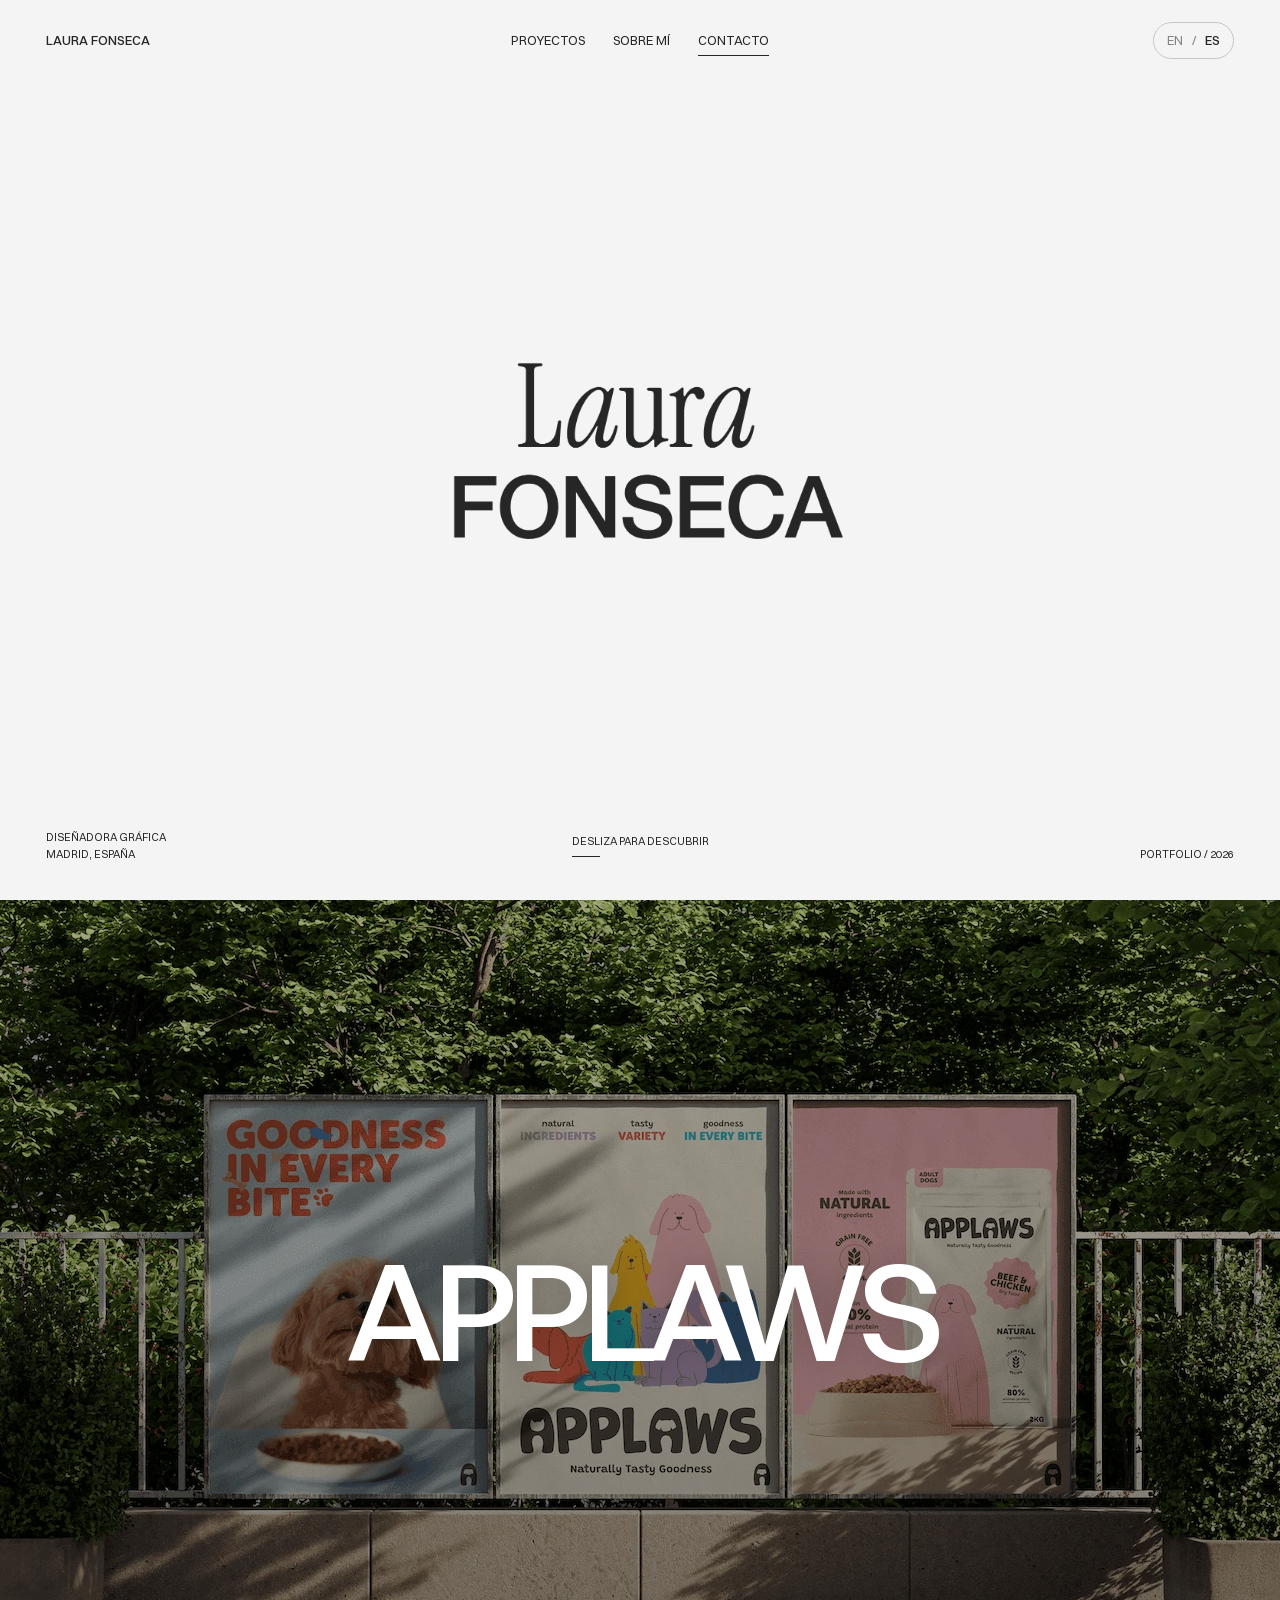
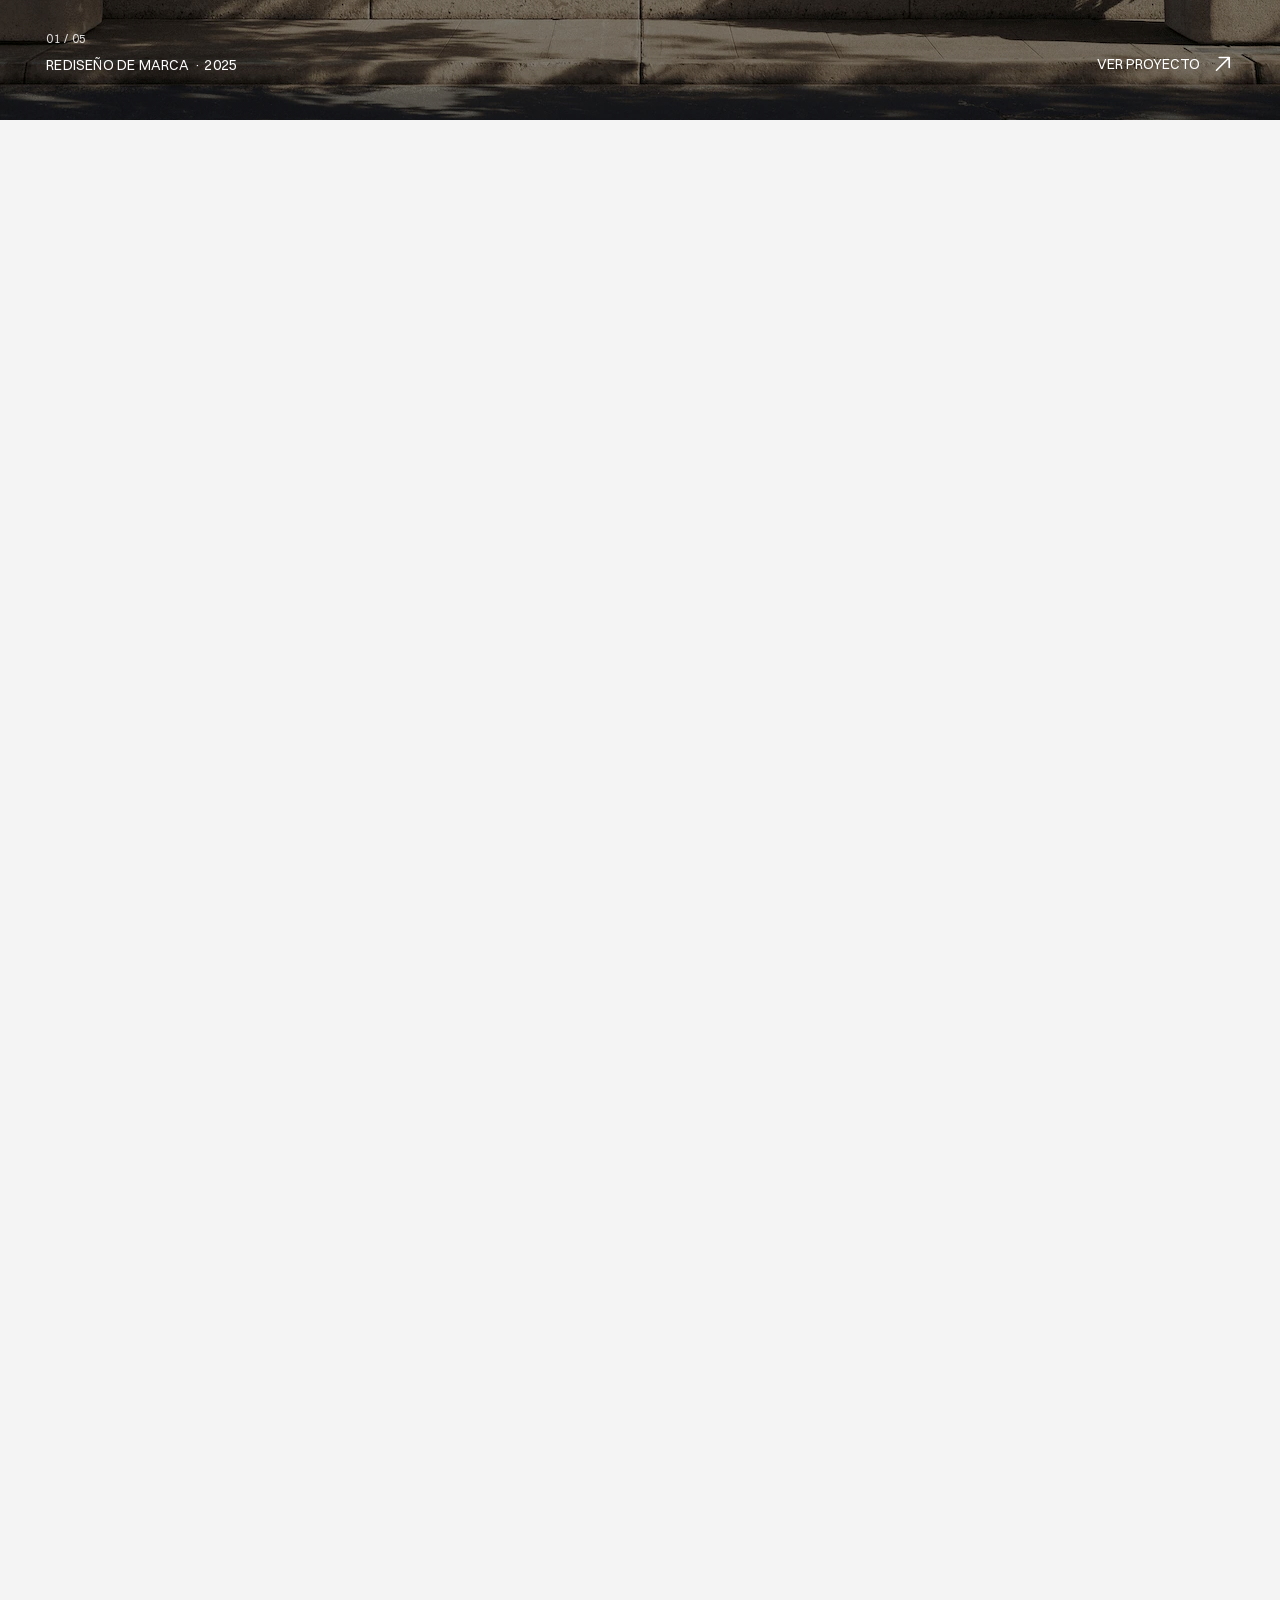
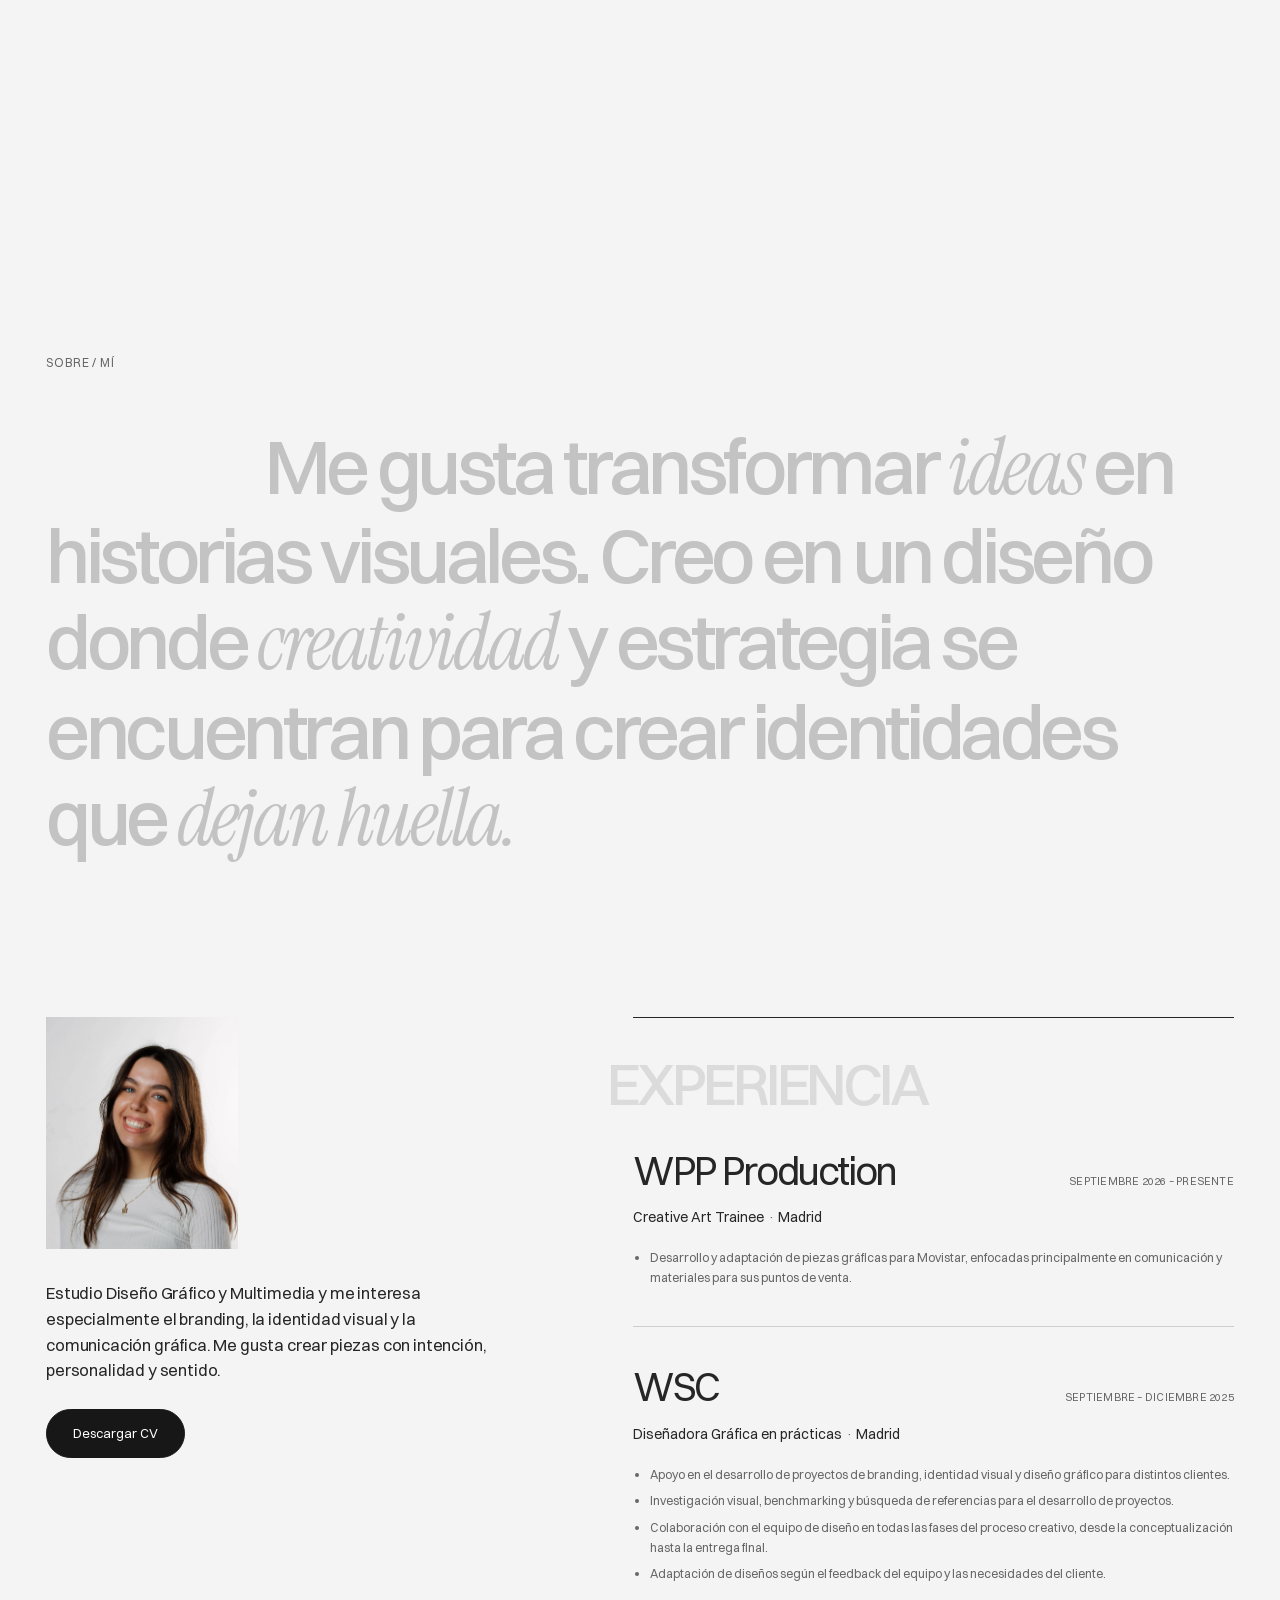
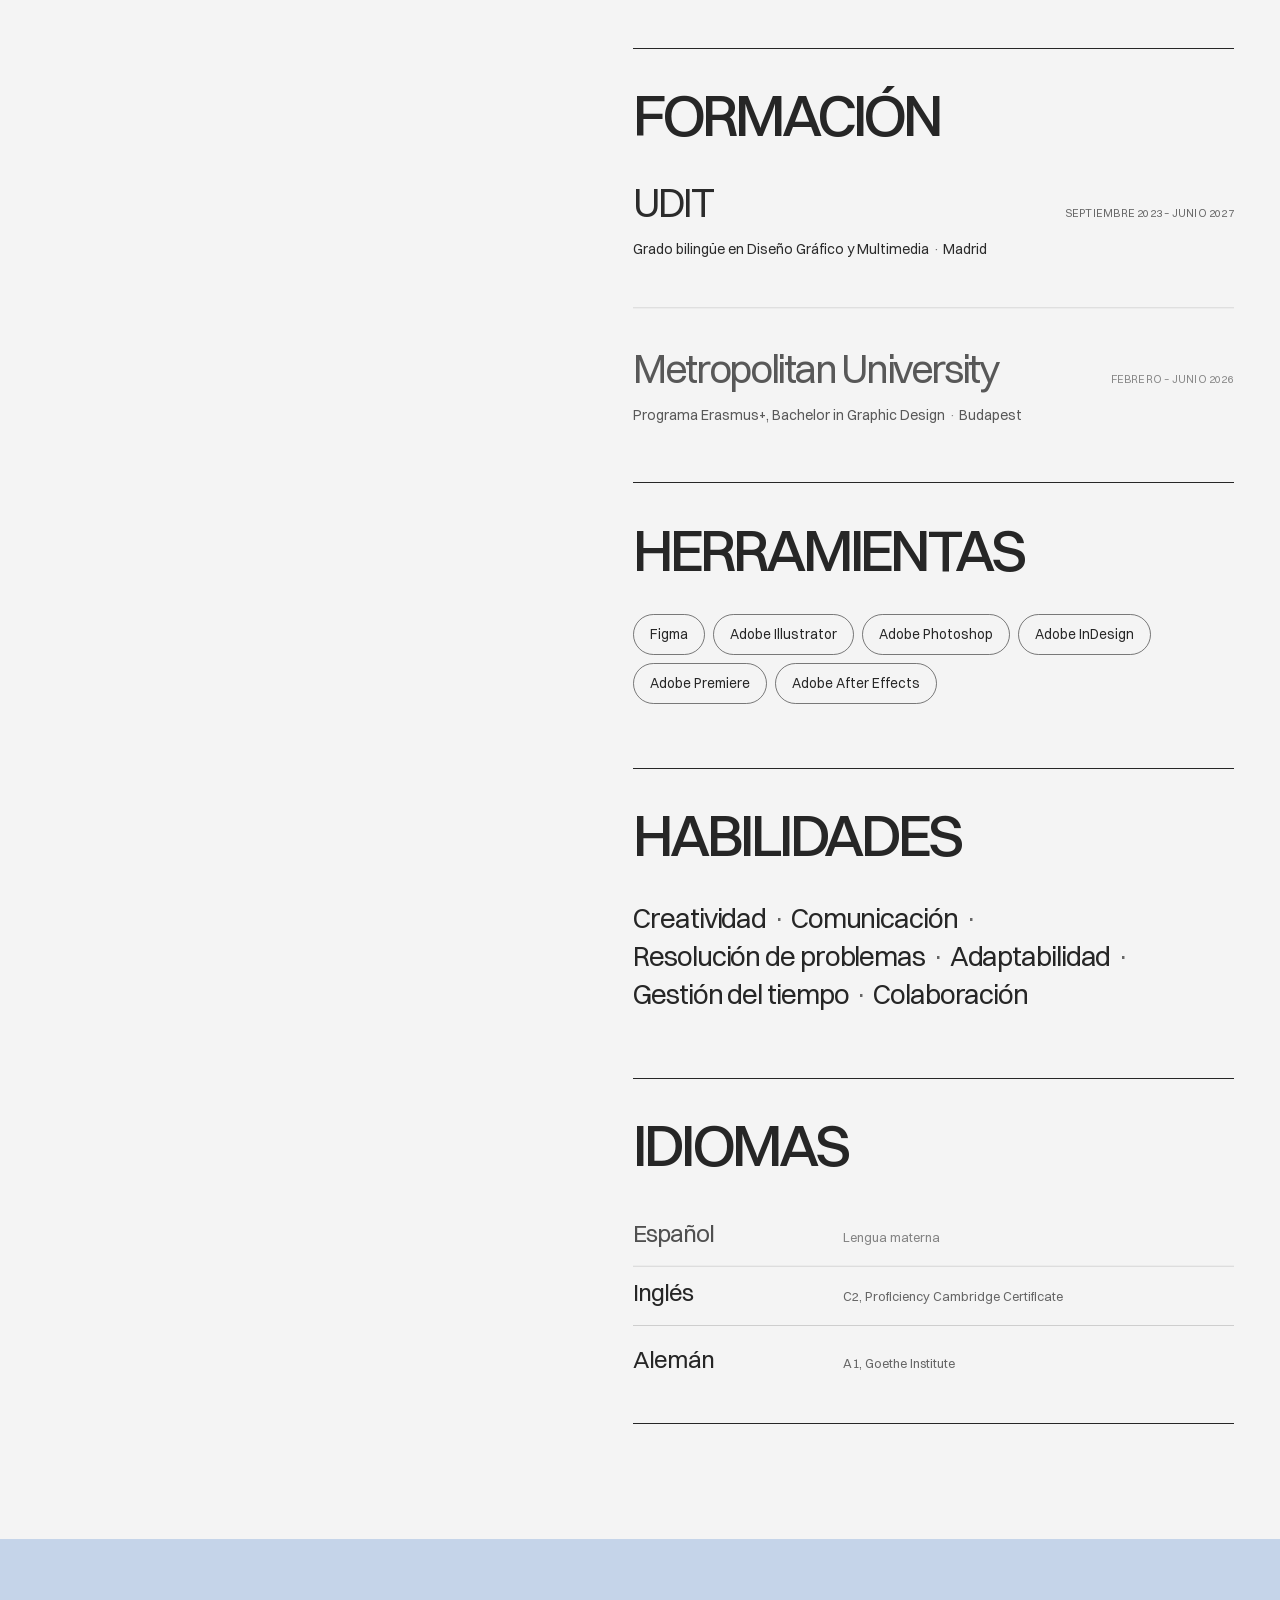
==== commit f5ca27d8: "perf: prioritize first tiny preview on desktop and mobile" ====
--- a/es/index.html
+++ b/es/index.html
@@ -1,2 +1,2 @@
 <!doctype html>
-<html lang="es"><head><meta charset="utf-8"><meta name="viewport" content="width=device-width,initial-scale=1"><title>Laura Fonseca — Diseñadora gráfica</title><meta name="description" content="Laura Fonseca, diseñadora gráfica en Madrid y Creative Art Trainee en WPP Production. Portfolio de branding, identidad visual, comunicación gráfica, diseño expositivo y editorial."><meta name="robots" content="index,follow,max-image-preview:large"><meta name="theme-color" content="#f4f4f4"><meta property="og:type" content="website"><meta property="og:title" content="Laura Fonseca — Diseñadora gráfica"><meta property="og:description" content="Laura Fonseca, diseñadora gráfica en Madrid y Creative Art Trainee en WPP Production. Portfolio de branding, identidad visual, comunicación gráfica, diseño expositivo y editorial."><meta property="og:locale" content="es_ES"><meta property="og:image" content="../assets/social-preview.jpg"><meta property="og:image:alt" content="Laura Fonseca — graphic design portfolio"><meta name="twitter:card" content="summary_large_image"><link rel="alternate" hreflang="es" href="index.html"><link rel="alternate" hreflang="en" href="../index.html"><link rel="icon" href="../assets/favicon.svg" type="image/svg+xml"><link rel="preload" href="../assets/fonts/switzer-400.woff2" as="font" type="font/woff2" crossorigin><link rel="preconnect" href="https://fonts.googleapis.com"><link rel="preconnect" href="https://fonts.gstatic.com" crossorigin><link href="https://fonts.googleapis.com/css2?family=Instrument+Serif:ital@1&amp;display=swap" rel="stylesheet"><link rel="stylesheet" href="../style.css"><script src="../script.js" defer></script><script type="application/ld+json">{"@context":"https://schema.org","@type":"Person","name":"Laura Fonseca","jobTitle":"Diseñadora gráfica","sameAs":["https://www.instagram.com/laurafonseca.design/","https://www.linkedin.com/in/laura-fonseca-ort%C3%A9s-6abb1227b/"],"knowsAbout":["Diseño gráfico","Branding","Identidad visual","Comunicación gráfica","Diseño editorial"],"email":"mailto:laurafonortes@gmail.com"}</script></head><body id="top"><a class="skip" href="#main">Saltar al contenido</a><header class="site-header"><a class="wordmark" href="index.html#hero" aria-label="Laura Fonseca — Proyectos">Laura Fonseca</a><nav class="desktop-nav" aria-label="Principal"><a href="index.html#works">Proyectos</a><a href="index.html#about">Sobre mí</a><a href="index.html#contact">Contacto</a></nav><div class="nav-actions"><a class="language-switch" href="../index.html" lang="en" hreflang="en" aria-label="Switch to English"><span class="">EN</span><span aria-hidden="true">/</span><span class="selected">ES</span></a><button class="menu-toggle" aria-expanded="false" aria-controls="mobile-nav">Menú <span aria-hidden="true">+</span></button></div><nav id="mobile-nav" class="mobile-nav" aria-label="Menú móvil" hidden><a href="index.html#works">Proyectos</a><a href="index.html#about">Sobre mí</a><a href="index.html#contact">Contacto</a></nav></header><div class="scroll-progress" aria-hidden="true"></div><main id="main"><section class="hero" id="hero" aria-label="Laura Fonseca"><h1 class="sr-only">Laura Fonseca — Diseñadora gráfica</h1><div class="hero-logo"><img class="" src="../assets/images/laura-fonseca-logo.webp" width="1270" height="463" alt="Laura Fonseca" decoding="async" fetchpriority="high"></div><div class="mobile-hero" aria-hidden="true"><img class="mobile-hero__name mobile-hero__name--laura" src="../assets/mobile-hero/laura.svg" width="391" height="139" alt="" draggable="false" decoding="async"><div class="mobile-hero__reel" data-images="../assets/images/dicho-y-hecho/02-book-covers-mockup.webp|../assets/images/palocleves/06-citylight-advertisement.webp|../assets/images/applaws/07-storefront-window-graphics.webp|../assets/images/nogue/07-open-magazine-mockup.webp|../assets/images/applaws/04-outdoor-brand-banner.webp|../assets/images/dicho-y-hecho/07-book-interior-layouts.webp|../assets/images/palocleves/01-exhibition-installation.webp|../assets/images/nogue/05-fashion-editorial-spread.webp"><img class="mobile-hero__slide is-active" src="../assets/images/dicho-y-hecho/02-book-covers-mockup.webp" width="2560" height="1706" alt="" draggable="false" decoding="async"><img class="mobile-hero__slide" alt="" draggable="false" decoding="async"></div><img class="mobile-hero__name mobile-hero__name--fonseca" src="../assets/mobile-hero/fonseca.svg" width="642" height="106" alt="" draggable="false" decoding="async"></div><div class="image-trail" aria-hidden="true" data-images="../assets/images/creative-selection-1.webp|../assets/images/applaws/03-brand-identity-overview.webp|../assets/images/palocleves/03-logo.webp|../assets/images/dicho-y-hecho/02-book-covers-mockup.webp|../assets/images/nogue/03-magazine-stack.webp|../assets/images/creative-selection-3.webp|../assets/images/applaws/09-branded-stationery.webp|../assets/images/palocleves/06-citylight-advertisement.webp|../assets/images/dicho-y-hecho/03-sevilla-book-cover.webp|../assets/images/nogue/06-advertising-spread.webp|../assets/images/creative-selection-4.webp|../assets/images/applaws/02-product-pouches.webp|../assets/images/palocleves/08-exhibition-wall-graphics.webp|../assets/images/dicho-y-hecho/05-mesa-book-cover.webp|../assets/images/nogue/08-typographic-editorial-spread.webp|../assets/images/creative-selection-5.webp|../assets/images/applaws/04-outdoor-brand-banner.webp|../assets/images/palocleves/09-artwork-labels.webp|../assets/images/dicho-y-hecho/08-open-book-and-bookmark.webp|../assets/images/nogue/07-open-magazine-mockup.webp"></div><div class="hero-bottom"><p>Diseñadora gráfica<br>Madrid, España</p><a class="scroll-link" href="#works">Desliza para descubrir </a><span class="hero-year">Portfolio / 2026</span></div></section><section id="works" class="works section project-showcase" aria-label="Proyectos seleccionados"><h2 class="sr-only">Proyectos seleccionados</h2><div class="project-showcase__stage"><article class="project-showcase__panel" data-project-index="0" style="--panel-order:0"><a class="project-showcase__link" href="applaws.html" aria-label="Ver proyecto: APPLAWS"><img class="project-showcase__image" src="../assets/images/applaws-07.webp" width="1280" height="960" alt="" decoding="async" loading="lazy" fetchpriority="low"><span class="project-showcase__shade" aria-hidden="true"></span><span class="project-showcase__center"><h3 class="project-showcase__name">APPLAWS</h3></span><span class="project-showcase__info"><span class="project-showcase__index">01 / 05</span><span class="project-showcase__category">Rediseño de marca · 2025</span></span><span class="project-showcase__action" aria-hidden="true">Ver proyecto <svg class="project-showcase__arrow" xmlns="http://www.w3.org/2000/svg" viewBox="0 0 24 24" width="22" height="22" fill="none" stroke="currentColor" stroke-width="1.8" stroke-linecap="round" stroke-linejoin="round" focusable="false"><path d="M5 19 19 5M8 5h11v11"/></svg></span></a></article><article class="project-showcase__panel" data-project-index="1" style="--panel-order:1"><a class="project-showcase__link" href="palocleves.html" aria-label="Ver proyecto: PALÓCLEVES"><img class="project-showcase__image" src="../assets/images/palocleves/05-outdoor-street-banner.webp" width="1920" height="1440" alt="" decoding="async" loading="lazy"><span class="project-showcase__shade" aria-hidden="true"></span><span class="project-showcase__center"><h3 class="project-showcase__name">PALÓCLEVES</h3></span><span class="project-showcase__info"><span class="project-showcase__index">02 / 05</span><span class="project-showcase__category">Identidad / Diseño expositivo · 2026</span></span><span class="project-showcase__action" aria-hidden="true">Ver proyecto <svg class="project-showcase__arrow" xmlns="http://www.w3.org/2000/svg" viewBox="0 0 24 24" width="22" height="22" fill="none" stroke="currentColor" stroke-width="1.8" stroke-linecap="round" stroke-linejoin="round" focusable="false"><path d="M5 19 19 5M8 5h11v11"/></svg></span></a></article><article class="project-showcase__panel" data-project-index="2" style="--panel-order:2"><a class="project-showcase__link" href="dicho-y-hecho.html" aria-label="Ver proyecto: DICHO Y HECHO"><img class="project-showcase__image" src="../assets/images/dicho-y-hecho-cover.webp" width="1920" height="1440" alt="" decoding="async" loading="lazy"><span class="project-showcase__shade" aria-hidden="true"></span><span class="project-showcase__center"><h3 class="project-showcase__name">DICHO Y HECHO</h3></span><span class="project-showcase__info"><span class="project-showcase__index">03 / 05</span><span class="project-showcase__category">Diseño editorial · 2026</span></span><span class="project-showcase__action" aria-hidden="true">Ver proyecto <svg class="project-showcase__arrow" xmlns="http://www.w3.org/2000/svg" viewBox="0 0 24 24" width="22" height="22" fill="none" stroke="currentColor" stroke-width="1.8" stroke-linecap="round" stroke-linejoin="round" focusable="false"><path d="M5 19 19 5M8 5h11v11"/></svg></span></a></article><article class="project-showcase__panel" data-project-index="3" style="--panel-order:3"><a class="project-showcase__link" href="nogue.html" aria-label="Ver proyecto: NOGUE"><img class="project-showcase__image" src="../assets/images/nogue-cover.webp" width="1555" height="1160" alt="" decoding="async" loading="lazy"><span class="project-showcase__shade" aria-hidden="true"></span><span class="project-showcase__center"><h3 class="project-showcase__name">NOGUE</h3></span><span class="project-showcase__info"><span class="project-showcase__index">04 / 05</span><span class="project-showcase__category">Diseño editorial · 2025</span></span><span class="project-showcase__action" aria-hidden="true">Ver proyecto <svg class="project-showcase__arrow" xmlns="http://www.w3.org/2000/svg" viewBox="0 0 24 24" width="22" height="22" fill="none" stroke="currentColor" stroke-width="1.8" stroke-linecap="round" stroke-linejoin="round" focusable="false"><path d="M5 19 19 5M8 5h11v11"/></svg></span></a></article><article class="project-showcase__panel" data-project-index="4" style="--panel-order:4"><a class="project-showcase__link" href="monk.html" aria-label="Ver proyecto: MONK"><img class="project-showcase__image" src="../assets/images/monk/05-cocktail-menu.webp" width="1280" height="960" alt="" decoding="async" loading="lazy"><span class="project-showcase__shade" aria-hidden="true"></span><span class="project-showcase__center"><h3 class="project-showcase__name">MONK</h3></span><span class="project-showcase__info"><span class="project-showcase__index">05 / 05</span><span class="project-showcase__category">Identidad visual / Ilustración · 2024</span></span><span class="project-showcase__action" aria-hidden="true">Ver proyecto <svg class="project-showcase__arrow" xmlns="http://www.w3.org/2000/svg" viewBox="0 0 24 24" width="22" height="22" fill="none" stroke="currentColor" stroke-width="1.8" stroke-linecap="round" stroke-linejoin="round" focusable="false"><path d="M5 19 19 5M8 5h11v11"/></svg></span></a></article></div></section><section id="about" class="about section"><div class="about-statement"><p class="about-eyebrow">SOBRE / MÍ</p><h2 class="about-manifesto">Me gusta transformar <em>ideas</em> en historias visuales. Creo en un diseño donde <em>creatividad</em> y estrategia se encuentran para crear identidades que <em>dejan huella.</em></h2></div><div class="about-details"><div class="about-intro reveal"><img class="portrait" src="../assets/images/laura-fonseca-portrait.webp" width="1651" height="1920" alt="Laura Fonseca" decoding="async" loading="lazy"><p class="bio">Estudio Diseño Gráfico y Multimedia y me interesa especialmente el branding, la identidad visual y la comunicación gráfica. Me gusta crear piezas con intención, personalidad y sentido.</p><a class="download-button" href="../assets/documents/LauraFonseca_CV_Español.pdf" download>Descargar CV </a></div><div class="typecv reveal"><section class="typecv-part typecv-part--experience" aria-labelledby="es-typecv-experience"><header class="typecv-part__header"><h3 id="es-typecv-experience">EXPERIENCIA</h3></header><div class="typecv-part__body"><article class="typecv-entry"><div class="typecv-entry__heading"><h4>WPP Production</h4><span class="typecv-date">Septiembre 2026 – Presente</span></div><p class="typecv-subline">Creative Art Trainee<span aria-hidden="true"> · </span>Madrid</p><ul class="typecv-notes"><li>Desarrollo y adaptación de piezas gráficas para Movistar, enfocadas principalmente en comunicación y materiales para sus puntos de venta.</li></ul></article><article class="typecv-entry"><div class="typecv-entry__heading"><h4>WSC</h4><span class="typecv-date">Septiembre – diciembre 2025</span></div><p class="typecv-subline">Diseñadora Gráfica en prácticas<span aria-hidden="true"> · </span>Madrid</p><ul class="typecv-notes"><li>Apoyo en el desarrollo de proyectos de branding, identidad visual y diseño gráfico para distintos clientes.</li><li>Investigación visual, benchmarking y búsqueda de referencias para el desarrollo de proyectos.</li><li>Colaboración con el equipo de diseño en todas las fases del proceso creativo, desde la conceptualización hasta la entrega final.</li><li>Adaptación de diseños según el feedback del equipo y las necesidades del cliente.</li></ul></article></div></section><section class="typecv-part typecv-part--education" aria-labelledby="es-typecv-education"><header class="typecv-part__header"><h3 id="es-typecv-education">FORMACIÓN</h3></header><div class="typecv-part__body"><article class="typecv-entry"><div class="typecv-entry__heading"><h4>UDIT</h4><span class="typecv-date">Septiembre 2023 – junio 2027</span></div><p class="typecv-subline">Grado bilingüe en Diseño Gráfico y Multimedia<span aria-hidden="true"> · </span>Madrid</p></article><article class="typecv-entry"><div class="typecv-entry__heading"><h4>Metropolitan University</h4><span class="typecv-date">Febrero – junio 2026</span></div><p class="typecv-subline">Programa Erasmus+, Bachelor in Graphic Design<span aria-hidden="true"> · </span>Budapest</p></article></div></section><section class="typecv-part typecv-part--tools" aria-labelledby="es-typecv-tools"><header class="typecv-part__header"><h3 id="es-typecv-tools">HERRAMIENTAS</h3></header><div class="typecv-part__body"><ul class="typecv-tools"><li>Figma</li><li>Adobe Illustrator</li><li>Adobe Photoshop</li><li>Adobe InDesign</li><li>Adobe Premiere</li><li>Adobe After Effects</li></ul></div></section><section class="typecv-part typecv-part--skills" aria-labelledby="es-typecv-skills"><header class="typecv-part__header"><h3 id="es-typecv-skills">HABILIDADES</h3></header><div class="typecv-part__body"><ul class="typecv-skills"><li>Creatividad</li><li>Comunicación</li><li>Resolución de problemas</li><li>Adaptabilidad</li><li>Gestión del tiempo</li><li>Colaboración</li></ul></div></section><section class="typecv-part typecv-part--languages" aria-labelledby="es-typecv-languages"><header class="typecv-part__header"><h3 id="es-typecv-languages">IDIOMAS</h3></header><div class="typecv-part__body"><dl class="typecv-languages"><div class="typecv-language"><dt>Español</dt><dd>Lengua materna</dd></div><div class="typecv-language"><dt>Inglés</dt><dd>C2, Proficiency Cambridge Certificate</dd></div><div class="typecv-language"><dt>Alemán</dt><dd>A1, Goethe Institute</dd></div></dl></div></section></div></div></section></main><section id="contact" class="footer-reveal" aria-label="Contacto"><div class="footer-reveal__stage"><div class="footer-reveal__surface"><div class="contact section"><p class="eyebrow">Contacto</p><a class="contact-title" href="mailto:laurafonortes@gmail.com"><h2>CONECTA<br>CONMIGO</h2></a></div><footer class="footer"><div class="socials"><a href="https://www.instagram.com/laurafonseca.design/" target="_blank" rel="noopener noreferrer">Instagram </a><a href="https://www.linkedin.com/in/laura-fonseca-ort%C3%A9s-6abb1227b/" target="_blank" rel="noopener noreferrer">LinkedIn </a><a href="mailto:laurafonortes@gmail.com">Mail </a></div><div class="footer-bottom"><span>© 2026 Laura Fonseca</span><a href="#top">Volver arriba </a></div></footer></div></div></section></body></html>+<html lang="es"><head><meta charset="utf-8"><meta name="viewport" content="width=device-width,initial-scale=1"><title>Laura Fonseca — Diseñadora gráfica</title><meta name="description" content="Laura Fonseca, diseñadora gráfica en Madrid y Creative Art Trainee en WPP Production. Portfolio de branding, identidad visual, comunicación gráfica, diseño expositivo y editorial."><meta name="robots" content="index,follow,max-image-preview:large"><meta name="theme-color" content="#f4f4f4"><meta property="og:type" content="website"><meta property="og:title" content="Laura Fonseca — Diseñadora gráfica"><meta property="og:description" content="Laura Fonseca, diseñadora gráfica en Madrid y Creative Art Trainee en WPP Production. Portfolio de branding, identidad visual, comunicación gráfica, diseño expositivo y editorial."><meta property="og:locale" content="es_ES"><meta property="og:image" content="../assets/social-preview.jpg"><meta property="og:image:alt" content="Laura Fonseca — graphic design portfolio"><meta name="twitter:card" content="summary_large_image"><link rel="alternate" hreflang="es" href="index.html"><link rel="alternate" hreflang="en" href="../index.html"><link rel="icon" href="../assets/favicon.svg" type="image/svg+xml"><link rel="preload" href="../assets/fonts/switzer-400.woff2" as="font" type="font/woff2" crossorigin><link rel="preconnect" href="https://fonts.googleapis.com"><link rel="preconnect" href="https://fonts.gstatic.com" crossorigin><link href="https://fonts.googleapis.com/css2?family=Instrument+Serif:ital@1&amp;display=swap" rel="stylesheet"><link rel="preload" as="image" media="(max-width:700px)" href="../assets/images/hero-thumbs/dicho-y-hecho/02-book-covers-mockup.webp"><link rel="preload" as="image" media="(min-width:701px) and (hover:hover) and (pointer:fine)" href="../assets/images/hero-thumbs/creative-selection-1.webp"><link rel="stylesheet" href="../style.css"><script src="../script.js" defer></script><script type="application/ld+json">{"@context":"https://schema.org","@type":"Person","name":"Laura Fonseca","jobTitle":"Diseñadora gráfica","sameAs":["https://www.instagram.com/laurafonseca.design/","https://www.linkedin.com/in/laura-fonseca-ort%C3%A9s-6abb1227b/"],"knowsAbout":["Diseño gráfico","Branding","Identidad visual","Comunicación gráfica","Diseño editorial"],"email":"mailto:laurafonortes@gmail.com"}</script></head><body id="top"><a class="skip" href="#main">Saltar al contenido</a><header class="site-header"><a class="wordmark" href="index.html#hero" aria-label="Laura Fonseca — Proyectos">Laura Fonseca</a><nav class="desktop-nav" aria-label="Principal"><a href="index.html#works">Proyectos</a><a href="index.html#about">Sobre mí</a><a href="index.html#contact">Contacto</a></nav><div class="nav-actions"><a class="language-switch" href="../index.html" lang="en" hreflang="en" aria-label="Switch to English"><span class="">EN</span><span aria-hidden="true">/</span><span class="selected">ES</span></a><button class="menu-toggle" aria-expanded="false" aria-controls="mobile-nav">Menú <span aria-hidden="true">+</span></button></div><nav id="mobile-nav" class="mobile-nav" aria-label="Menú móvil" hidden><a href="index.html#works">Proyectos</a><a href="index.html#about">Sobre mí</a><a href="index.html#contact">Contacto</a></nav></header><div class="scroll-progress" aria-hidden="true"></div><main id="main"><section class="hero" id="hero" aria-label="Laura Fonseca"><h1 class="sr-only">Laura Fonseca — Diseñadora gráfica</h1><div class="hero-logo"><img class="" src="../assets/images/laura-fonseca-logo.webp" width="1270" height="463" alt="Laura Fonseca" decoding="async" fetchpriority="high"></div><div class="mobile-hero" aria-hidden="true"><img class="mobile-hero__name mobile-hero__name--laura" src="../assets/mobile-hero/laura.svg" width="391" height="139" alt="" draggable="false" decoding="async"><div class="mobile-hero__reel" data-images="../assets/images/hero-thumbs/dicho-y-hecho/02-book-covers-mockup.webp|../assets/images/hero-thumbs/palocleves/06-citylight-advertisement.webp|../assets/images/hero-thumbs/applaws/07-storefront-window-graphics.webp|../assets/images/hero-thumbs/nogue/07-open-magazine-mockup.webp|../assets/images/hero-thumbs/applaws/04-outdoor-brand-banner.webp|../assets/images/hero-thumbs/dicho-y-hecho/07-book-interior-layouts.webp|../assets/images/hero-thumbs/palocleves/01-exhibition-installation.webp|../assets/images/hero-thumbs/nogue/05-fashion-editorial-spread.webp"><img class="mobile-hero__slide is-active" src="../assets/images/hero-thumbs/dicho-y-hecho/02-book-covers-mockup.webp" width="2560" height="1706" alt="" draggable="false" decoding="async"><img class="mobile-hero__slide" alt="" draggable="false" decoding="async"></div><img class="mobile-hero__name mobile-hero__name--fonseca" src="../assets/mobile-hero/fonseca.svg" width="642" height="106" alt="" draggable="false" decoding="async"></div><div class="image-trail" aria-hidden="true" data-images="../assets/images/hero-thumbs/creative-selection-1.webp|../assets/images/hero-thumbs/applaws/03-brand-identity-overview.webp|../assets/images/hero-thumbs/palocleves/03-logo.webp|../assets/images/hero-thumbs/dicho-y-hecho/02-book-covers-mockup.webp|../assets/images/hero-thumbs/nogue/03-magazine-stack.webp|../assets/images/hero-thumbs/creative-selection-3.webp|../assets/images/hero-thumbs/applaws/09-branded-stationery.webp|../assets/images/hero-thumbs/palocleves/06-citylight-advertisement.webp|../assets/images/hero-thumbs/dicho-y-hecho/03-sevilla-book-cover.webp|../assets/images/hero-thumbs/nogue/06-advertising-spread.webp|../assets/images/hero-thumbs/creative-selection-4.webp|../assets/images/hero-thumbs/applaws/02-product-pouches.webp|../assets/images/hero-thumbs/palocleves/08-exhibition-wall-graphics.webp|../assets/images/hero-thumbs/dicho-y-hecho/05-mesa-book-cover.webp|../assets/images/hero-thumbs/nogue/08-typographic-editorial-spread.webp|../assets/images/hero-thumbs/creative-selection-5.webp|../assets/images/hero-thumbs/applaws/04-outdoor-brand-banner.webp|../assets/images/hero-thumbs/palocleves/09-artwork-labels.webp|../assets/images/hero-thumbs/dicho-y-hecho/08-open-book-and-bookmark.webp|../assets/images/hero-thumbs/nogue/07-open-magazine-mockup.webp"></div><div class="hero-bottom"><p>Diseñadora gráfica<br>Madrid, España</p><a class="scroll-link" href="#works">Desliza para descubrir </a><span class="hero-year">Portfolio / 2026</span></div></section><section id="works" class="works section project-showcase" aria-label="Proyectos seleccionados"><h2 class="sr-only">Proyectos seleccionados</h2><div class="project-showcase__stage"><article class="project-showcase__panel" data-project-index="0" style="--panel-order:0"><a class="project-showcase__link" href="applaws.html" aria-label="Ver proyecto: APPLAWS"><img class="project-showcase__image" src="../assets/images/applaws-07.webp" width="1280" height="960" alt="" decoding="async" loading="lazy" fetchpriority="low"><span class="project-showcase__shade" aria-hidden="true"></span><span class="project-showcase__center"><h3 class="project-showcase__name">APPLAWS</h3></span><span class="project-showcase__info"><span class="project-showcase__index">01 / 05</span><span class="project-showcase__category">Rediseño de marca · 2025</span></span><span class="project-showcase__action" aria-hidden="true">Ver proyecto <svg class="project-showcase__arrow" xmlns="http://www.w3.org/2000/svg" viewBox="0 0 24 24" width="22" height="22" fill="none" stroke="currentColor" stroke-width="1.8" stroke-linecap="round" stroke-linejoin="round" focusable="false"><path d="M5 19 19 5M8 5h11v11"/></svg></span></a></article><article class="project-showcase__panel" data-project-index="1" style="--panel-order:1"><a class="project-showcase__link" href="palocleves.html" aria-label="Ver proyecto: PALÓCLEVES"><img class="project-showcase__image" src="../assets/images/palocleves/05-outdoor-street-banner.webp" width="1920" height="1440" alt="" decoding="async" loading="lazy"><span class="project-showcase__shade" aria-hidden="true"></span><span class="project-showcase__center"><h3 class="project-showcase__name">PALÓCLEVES</h3></span><span class="project-showcase__info"><span class="project-showcase__index">02 / 05</span><span class="project-showcase__category">Identidad / Diseño expositivo · 2026</span></span><span class="project-showcase__action" aria-hidden="true">Ver proyecto <svg class="project-showcase__arrow" xmlns="http://www.w3.org/2000/svg" viewBox="0 0 24 24" width="22" height="22" fill="none" stroke="currentColor" stroke-width="1.8" stroke-linecap="round" stroke-linejoin="round" focusable="false"><path d="M5 19 19 5M8 5h11v11"/></svg></span></a></article><article class="project-showcase__panel" data-project-index="2" style="--panel-order:2"><a class="project-showcase__link" href="dicho-y-hecho.html" aria-label="Ver proyecto: DICHO Y HECHO"><img class="project-showcase__image" src="../assets/images/dicho-y-hecho-cover.webp" width="1920" height="1440" alt="" decoding="async" loading="lazy"><span class="project-showcase__shade" aria-hidden="true"></span><span class="project-showcase__center"><h3 class="project-showcase__name">DICHO Y HECHO</h3></span><span class="project-showcase__info"><span class="project-showcase__index">03 / 05</span><span class="project-showcase__category">Diseño editorial · 2026</span></span><span class="project-showcase__action" aria-hidden="true">Ver proyecto <svg class="project-showcase__arrow" xmlns="http://www.w3.org/2000/svg" viewBox="0 0 24 24" width="22" height="22" fill="none" stroke="currentColor" stroke-width="1.8" stroke-linecap="round" stroke-linejoin="round" focusable="false"><path d="M5 19 19 5M8 5h11v11"/></svg></span></a></article><article class="project-showcase__panel" data-project-index="3" style="--panel-order:3"><a class="project-showcase__link" href="nogue.html" aria-label="Ver proyecto: NOGUE"><img class="project-showcase__image" src="../assets/images/nogue-cover.webp" width="1555" height="1160" alt="" decoding="async" loading="lazy"><span class="project-showcase__shade" aria-hidden="true"></span><span class="project-showcase__center"><h3 class="project-showcase__name">NOGUE</h3></span><span class="project-showcase__info"><span class="project-showcase__index">04 / 05</span><span class="project-showcase__category">Diseño editorial · 2025</span></span><span class="project-showcase__action" aria-hidden="true">Ver proyecto <svg class="project-showcase__arrow" xmlns="http://www.w3.org/2000/svg" viewBox="0 0 24 24" width="22" height="22" fill="none" stroke="currentColor" stroke-width="1.8" stroke-linecap="round" stroke-linejoin="round" focusable="false"><path d="M5 19 19 5M8 5h11v11"/></svg></span></a></article><article class="project-showcase__panel" data-project-index="4" style="--panel-order:4"><a class="project-showcase__link" href="monk.html" aria-label="Ver proyecto: MONK"><img class="project-showcase__image" src="../assets/images/monk/05-cocktail-menu.webp" width="1280" height="960" alt="" decoding="async" loading="lazy"><span class="project-showcase__shade" aria-hidden="true"></span><span class="project-showcase__center"><h3 class="project-showcase__name">MONK</h3></span><span class="project-showcase__info"><span class="project-showcase__index">05 / 05</span><span class="project-showcase__category">Identidad visual / Ilustración · 2024</span></span><span class="project-showcase__action" aria-hidden="true">Ver proyecto <svg class="project-showcase__arrow" xmlns="http://www.w3.org/2000/svg" viewBox="0 0 24 24" width="22" height="22" fill="none" stroke="currentColor" stroke-width="1.8" stroke-linecap="round" stroke-linejoin="round" focusable="false"><path d="M5 19 19 5M8 5h11v11"/></svg></span></a></article></div></section><section id="about" class="about section"><div class="about-statement"><p class="about-eyebrow">SOBRE / MÍ</p><h2 class="about-manifesto">Me gusta transformar <em>ideas</em> en historias visuales. Creo en un diseño donde <em>creatividad</em> y estrategia se encuentran para crear identidades que <em>dejan huella.</em></h2></div><div class="about-details"><div class="about-intro reveal"><img class="portrait" src="../assets/images/laura-fonseca-portrait.webp" width="1651" height="1920" alt="Laura Fonseca" decoding="async" loading="lazy"><p class="bio">Estudio Diseño Gráfico y Multimedia y me interesa especialmente el branding, la identidad visual y la comunicación gráfica. Me gusta crear piezas con intención, personalidad y sentido.</p><a class="download-button" href="../assets/documents/LauraFonseca_CV_Español.pdf" download>Descargar CV </a></div><div class="typecv reveal"><section class="typecv-part typecv-part--experience" aria-labelledby="es-typecv-experience"><header class="typecv-part__header"><h3 id="es-typecv-experience">EXPERIENCIA</h3></header><div class="typecv-part__body"><article class="typecv-entry"><div class="typecv-entry__heading"><h4>WPP Production</h4><span class="typecv-date">Septiembre 2026 – Presente</span></div><p class="typecv-subline">Creative Art Trainee<span aria-hidden="true"> · </span>Madrid</p><ul class="typecv-notes"><li>Desarrollo y adaptación de piezas gráficas para Movistar, enfocadas principalmente en comunicación y materiales para sus puntos de venta.</li></ul></article><article class="typecv-entry"><div class="typecv-entry__heading"><h4>WSC</h4><span class="typecv-date">Septiembre – diciembre 2025</span></div><p class="typecv-subline">Diseñadora Gráfica en prácticas<span aria-hidden="true"> · </span>Madrid</p><ul class="typecv-notes"><li>Apoyo en el desarrollo de proyectos de branding, identidad visual y diseño gráfico para distintos clientes.</li><li>Investigación visual, benchmarking y búsqueda de referencias para el desarrollo de proyectos.</li><li>Colaboración con el equipo de diseño en todas las fases del proceso creativo, desde la conceptualización hasta la entrega final.</li><li>Adaptación de diseños según el feedback del equipo y las necesidades del cliente.</li></ul></article></div></section><section class="typecv-part typecv-part--education" aria-labelledby="es-typecv-education"><header class="typecv-part__header"><h3 id="es-typecv-education">FORMACIÓN</h3></header><div class="typecv-part__body"><article class="typecv-entry"><div class="typecv-entry__heading"><h4>UDIT</h4><span class="typecv-date">Septiembre 2023 – junio 2027</span></div><p class="typecv-subline">Grado bilingüe en Diseño Gráfico y Multimedia<span aria-hidden="true"> · </span>Madrid</p></article><article class="typecv-entry"><div class="typecv-entry__heading"><h4>Metropolitan University</h4><span class="typecv-date">Febrero – junio 2026</span></div><p class="typecv-subline">Programa Erasmus+, Bachelor in Graphic Design<span aria-hidden="true"> · </span>Budapest</p></article></div></section><section class="typecv-part typecv-part--tools" aria-labelledby="es-typecv-tools"><header class="typecv-part__header"><h3 id="es-typecv-tools">HERRAMIENTAS</h3></header><div class="typecv-part__body"><ul class="typecv-tools"><li>Figma</li><li>Adobe Illustrator</li><li>Adobe Photoshop</li><li>Adobe InDesign</li><li>Adobe Premiere</li><li>Adobe After Effects</li></ul></div></section><section class="typecv-part typecv-part--skills" aria-labelledby="es-typecv-skills"><header class="typecv-part__header"><h3 id="es-typecv-skills">HABILIDADES</h3></header><div class="typecv-part__body"><ul class="typecv-skills"><li>Creatividad</li><li>Comunicación</li><li>Resolución de problemas</li><li>Adaptabilidad</li><li>Gestión del tiempo</li><li>Colaboración</li></ul></div></section><section class="typecv-part typecv-part--languages" aria-labelledby="es-typecv-languages"><header class="typecv-part__header"><h3 id="es-typecv-languages">IDIOMAS</h3></header><div class="typecv-part__body"><dl class="typecv-languages"><div class="typecv-language"><dt>Español</dt><dd>Lengua materna</dd></div><div class="typecv-language"><dt>Inglés</dt><dd>C2, Proficiency Cambridge Certificate</dd></div><div class="typecv-language"><dt>Alemán</dt><dd>A1, Goethe Institute</dd></div></dl></div></section></div></div></section></main><section id="contact" class="footer-reveal" aria-label="Contacto"><div class="footer-reveal__stage"><div class="footer-reveal__surface"><div class="contact section"><p class="eyebrow">Contacto</p><a class="contact-title" href="mailto:laurafonortes@gmail.com"><h2>CONECTA<br>CONMIGO</h2></a></div><footer class="footer"><div class="socials"><a href="https://www.instagram.com/laurafonseca.design/" target="_blank" rel="noopener noreferrer">Instagram </a><a href="https://www.linkedin.com/in/laura-fonseca-ort%C3%A9s-6abb1227b/" target="_blank" rel="noopener noreferrer">LinkedIn </a><a href="mailto:laurafonortes@gmail.com">Mail </a></div><div class="footer-bottom"><span>© 2026 Laura Fonseca</span><a href="#top">Volver arriba </a></div></footer></div></div></section></body></html>
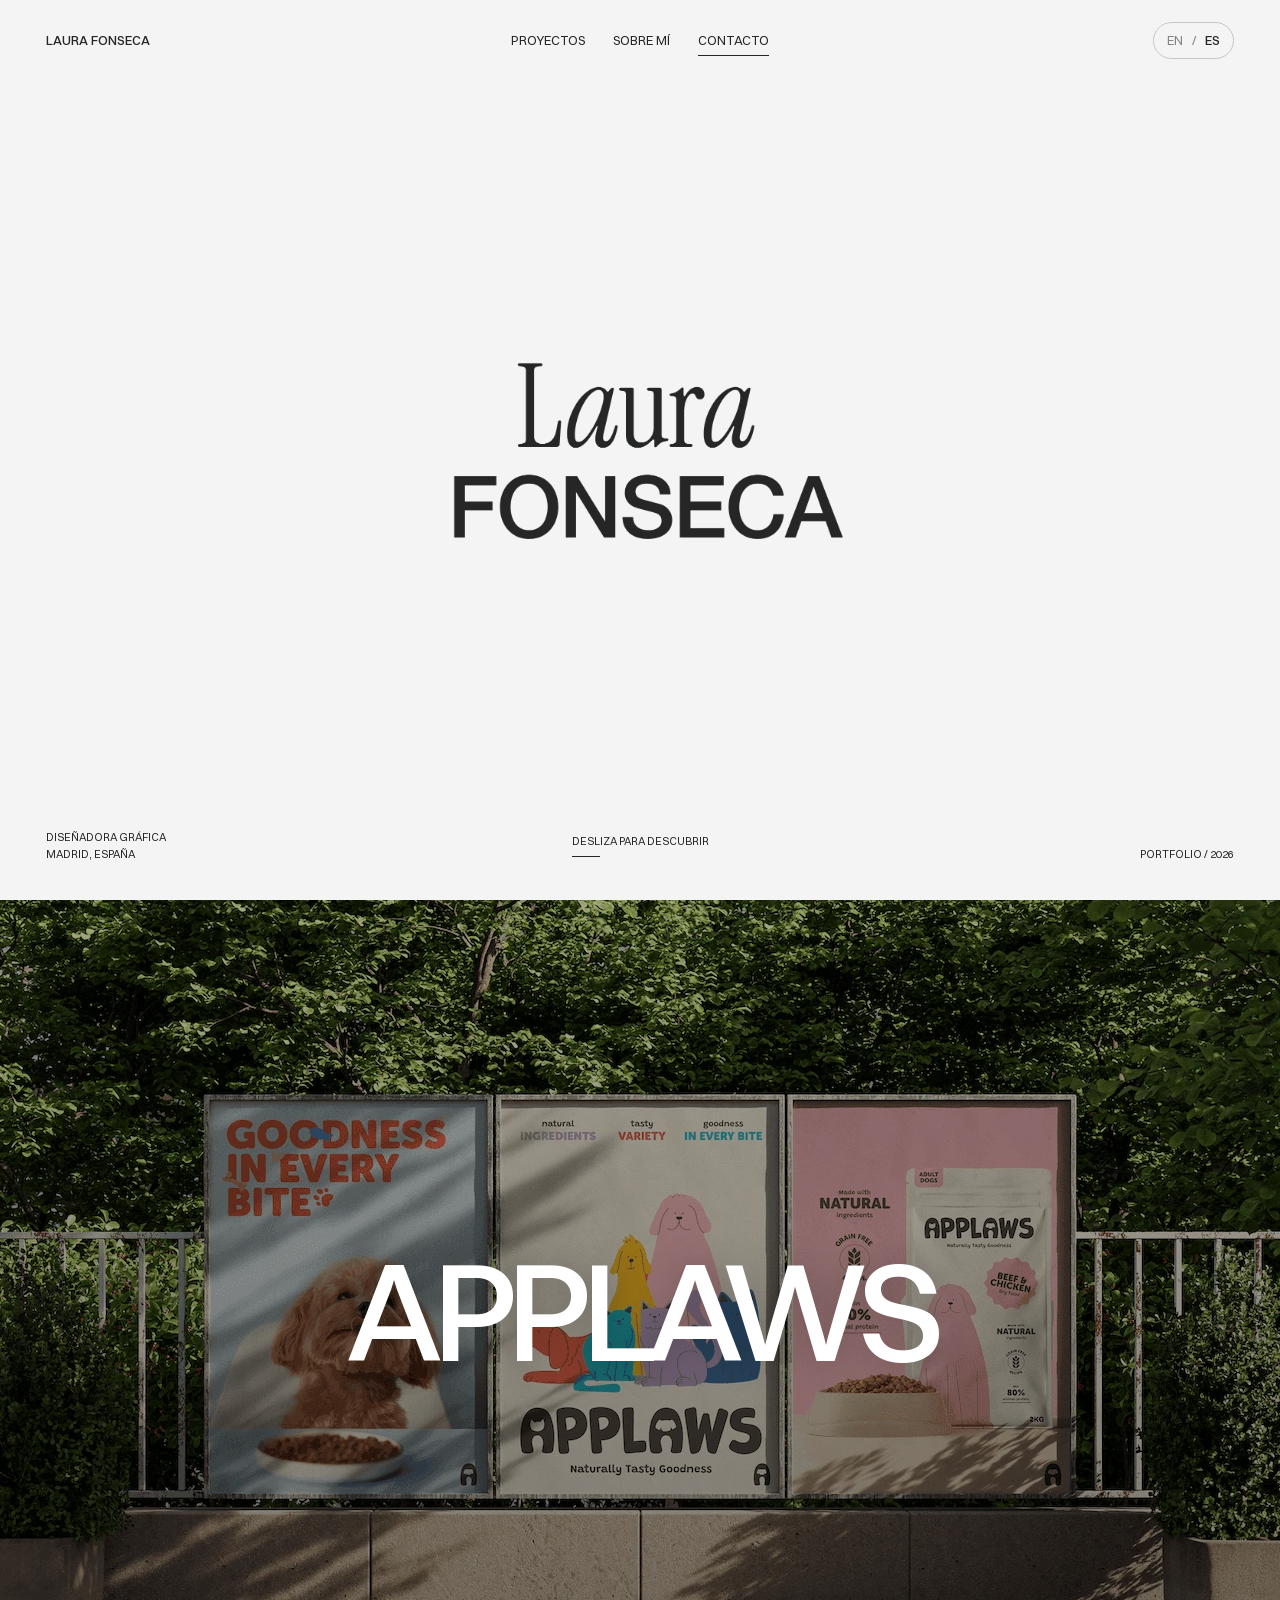
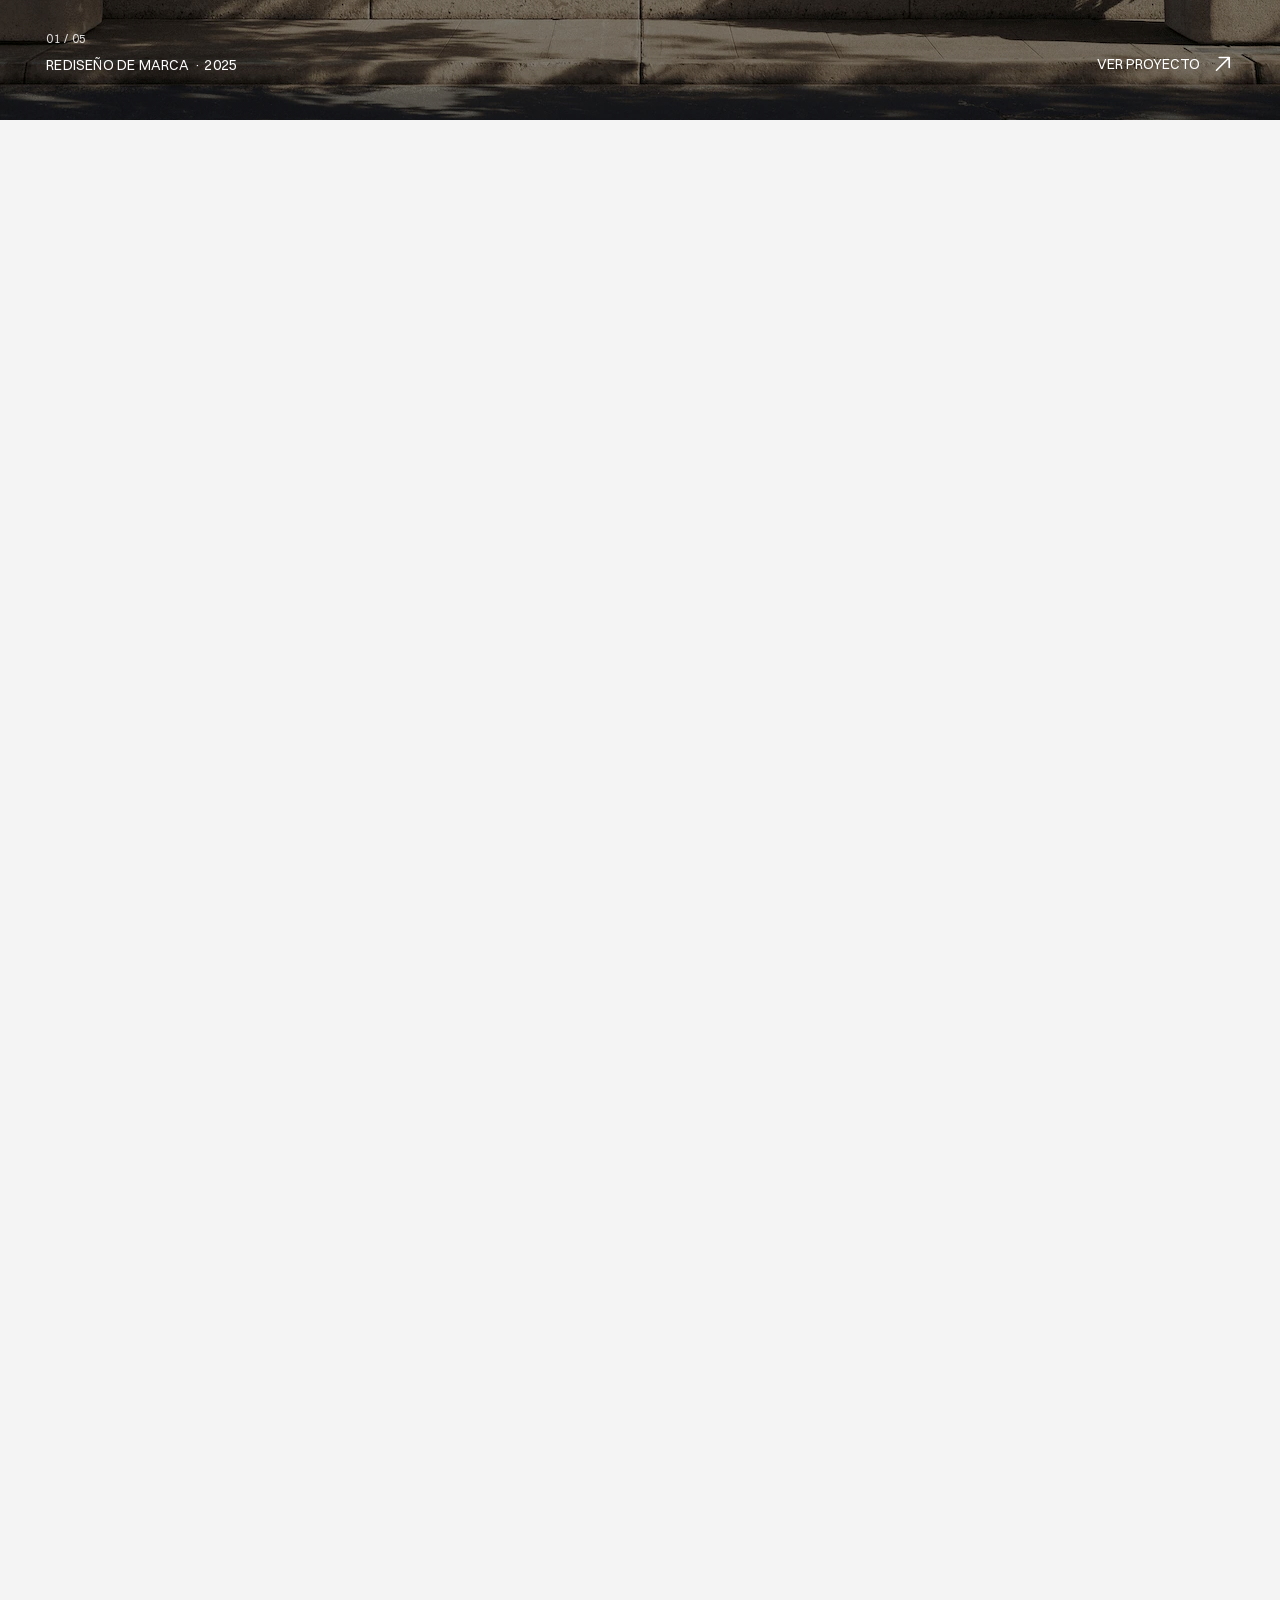
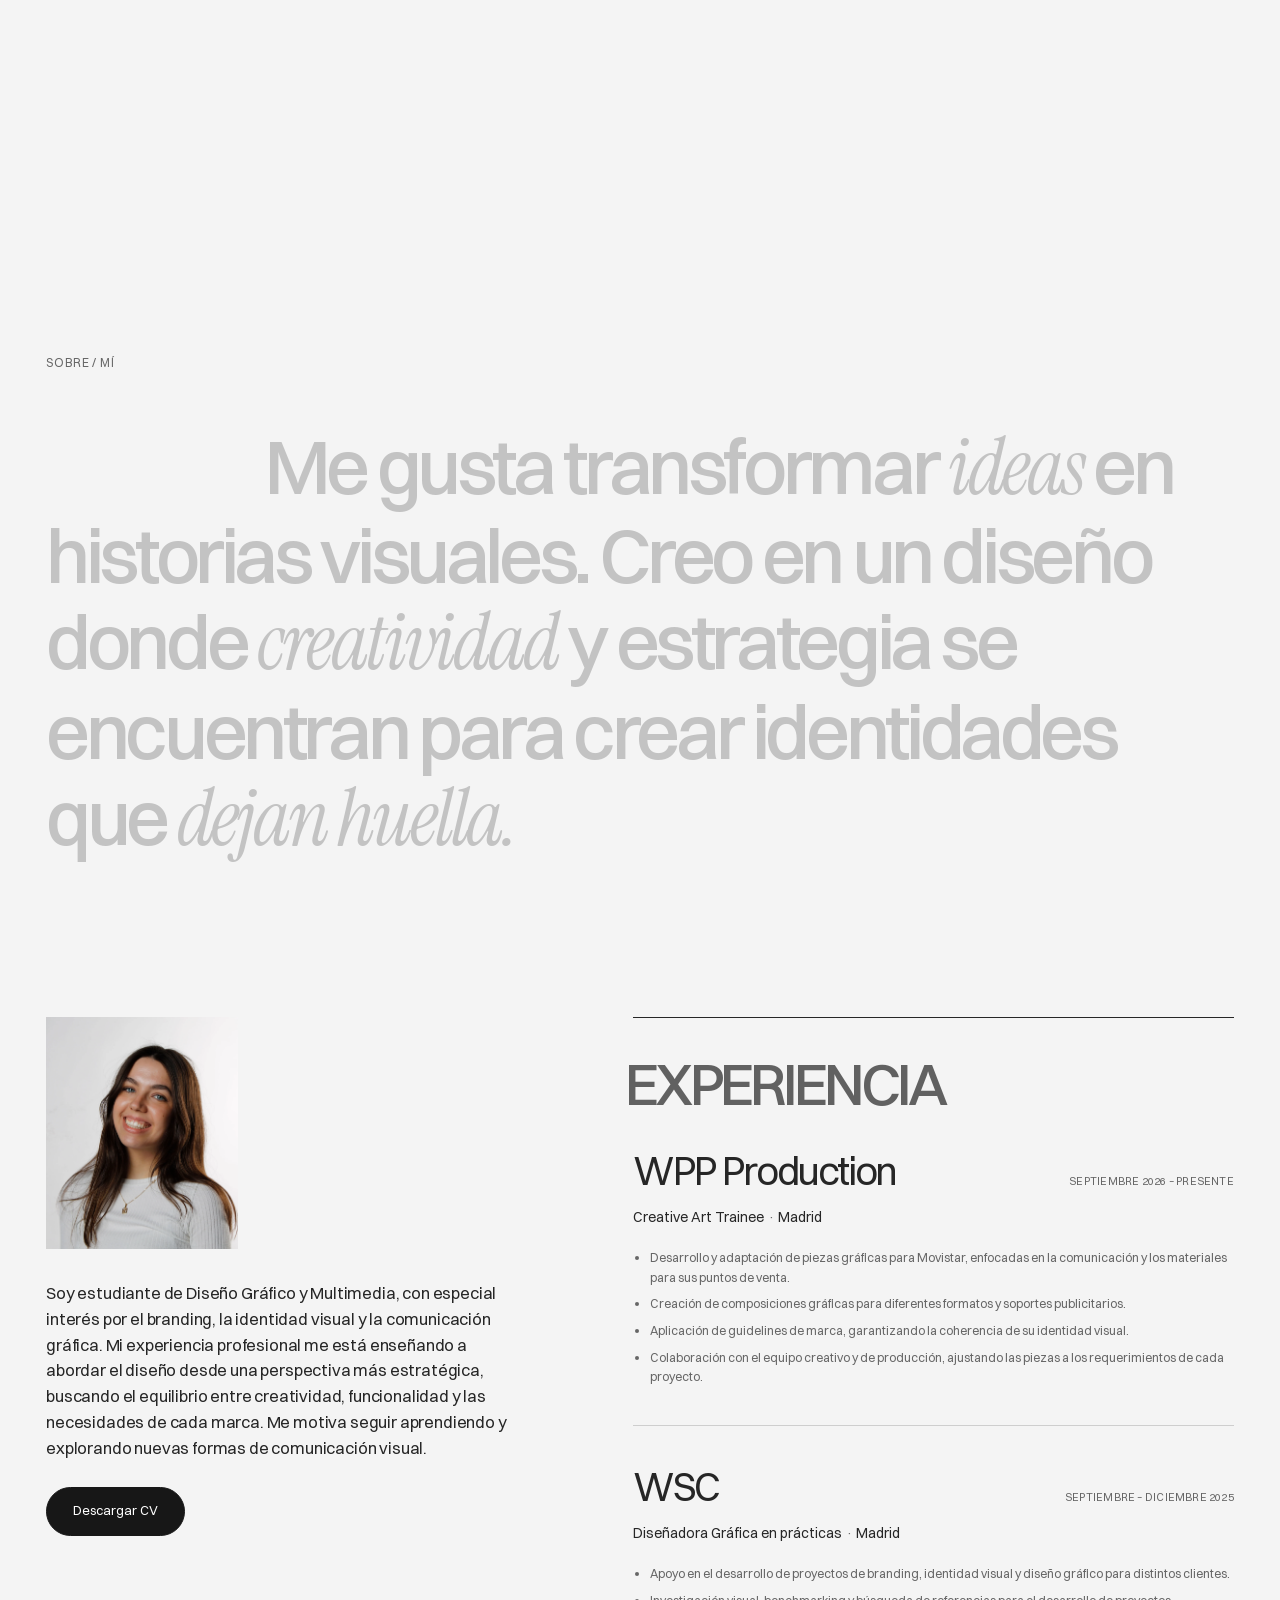
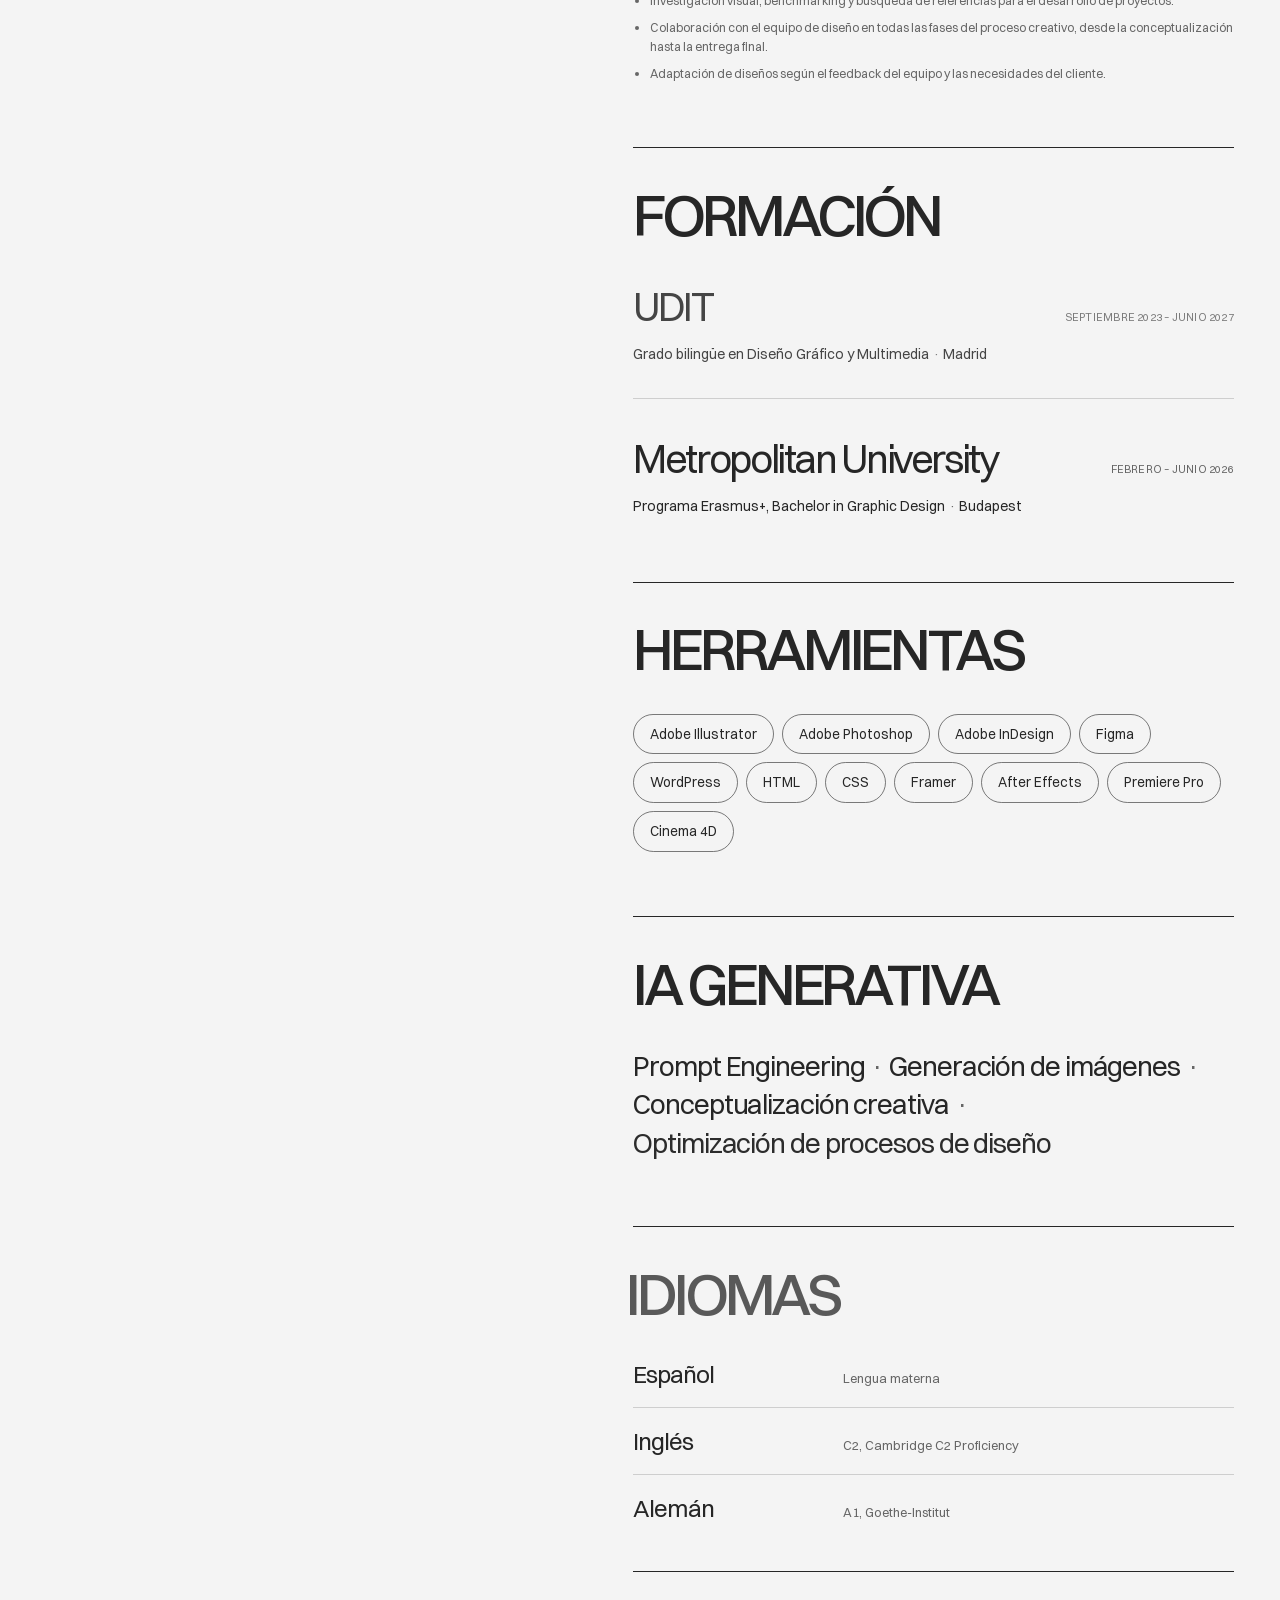
==== commit ef567b77: "Update ES portfolio profile and skills from CV" ====
--- a/es/index.html
+++ b/es/index.html
@@ -1,2 +1,2 @@
 <!doctype html>
-<html lang="es"><head><meta charset="utf-8"><meta name="viewport" content="width=device-width,initial-scale=1"><title>Laura Fonseca — Diseñadora gráfica</title><meta name="description" content="Laura Fonseca, diseñadora gráfica en Madrid y Creative Art Trainee en WPP Production. Portfolio de branding, identidad visual, comunicación gráfica, diseño expositivo y editorial."><meta name="robots" content="index,follow,max-image-preview:large"><meta name="theme-color" content="#f4f4f4"><meta property="og:type" content="website"><meta property="og:title" content="Laura Fonseca — Diseñadora gráfica"><meta property="og:description" content="Laura Fonseca, diseñadora gráfica en Madrid y Creative Art Trainee en WPP Production. Portfolio de branding, identidad visual, comunicación gráfica, diseño expositivo y editorial."><meta property="og:locale" content="es_ES"><meta property="og:image" content="../assets/social-preview.jpg"><meta property="og:image:alt" content="Laura Fonseca — graphic design portfolio"><meta name="twitter:card" content="summary_large_image"><link rel="alternate" hreflang="es" href="index.html"><link rel="alternate" hreflang="en" href="../index.html"><link rel="icon" href="../assets/favicon.svg" type="image/svg+xml"><link rel="preload" href="../assets/fonts/switzer-400.woff2" as="font" type="font/woff2" crossorigin><link rel="preconnect" href="https://fonts.googleapis.com"><link rel="preconnect" href="https://fonts.gstatic.com" crossorigin><link href="https://fonts.googleapis.com/css2?family=Instrument+Serif:ital@1&amp;display=swap" rel="stylesheet"><link rel="preload" as="image" media="(max-width:700px)" href="../assets/images/hero-thumbs/dicho-y-hecho/02-book-covers-mockup.webp"><link rel="preload" as="image" media="(min-width:701px) and (hover:hover) and (pointer:fine)" href="../assets/images/hero-thumbs/creative-selection-1.webp"><link rel="stylesheet" href="../style.css"><script src="../script.js" defer></script><script type="application/ld+json">{"@context":"https://schema.org","@type":"Person","name":"Laura Fonseca","jobTitle":"Diseñadora gráfica","sameAs":["https://www.instagram.com/laurafonseca.design/","https://www.linkedin.com/in/laura-fonseca-ort%C3%A9s-6abb1227b/"],"knowsAbout":["Diseño gráfico","Branding","Identidad visual","Comunicación gráfica","Diseño editorial"],"email":"mailto:laurafonortes@gmail.com"}</script></head><body id="top"><a class="skip" href="#main">Saltar al contenido</a><header class="site-header"><a class="wordmark" href="index.html#hero" aria-label="Laura Fonseca — Proyectos">Laura Fonseca</a><nav class="desktop-nav" aria-label="Principal"><a href="index.html#works">Proyectos</a><a href="index.html#about">Sobre mí</a><a href="index.html#contact">Contacto</a></nav><div class="nav-actions"><a class="language-switch" href="../index.html" lang="en" hreflang="en" aria-label="Switch to English"><span class="">EN</span><span aria-hidden="true">/</span><span class="selected">ES</span></a><button class="menu-toggle" aria-expanded="false" aria-controls="mobile-nav">Menú <span aria-hidden="true">+</span></button></div><nav id="mobile-nav" class="mobile-nav" aria-label="Menú móvil" hidden><a href="index.html#works">Proyectos</a><a href="index.html#about">Sobre mí</a><a href="index.html#contact">Contacto</a></nav></header><div class="scroll-progress" aria-hidden="true"></div><main id="main"><section class="hero" id="hero" aria-label="Laura Fonseca"><h1 class="sr-only">Laura Fonseca — Diseñadora gráfica</h1><div class="hero-logo"><img class="" src="../assets/images/laura-fonseca-logo.webp" width="1270" height="463" alt="Laura Fonseca" decoding="async" fetchpriority="high"></div><div class="mobile-hero" aria-hidden="true"><img class="mobile-hero__name mobile-hero__name--laura" src="../assets/mobile-hero/laura.svg" width="391" height="139" alt="" draggable="false" decoding="async"><div class="mobile-hero__reel" data-images="../assets/images/hero-thumbs/dicho-y-hecho/02-book-covers-mockup.webp|../assets/images/hero-thumbs/palocleves/06-citylight-advertisement.webp|../assets/images/hero-thumbs/applaws/07-storefront-window-graphics.webp|../assets/images/hero-thumbs/nogue/07-open-magazine-mockup.webp|../assets/images/hero-thumbs/applaws/04-outdoor-brand-banner.webp|../assets/images/hero-thumbs/dicho-y-hecho/07-book-interior-layouts.webp|../assets/images/hero-thumbs/palocleves/01-exhibition-installation.webp|../assets/images/hero-thumbs/nogue/05-fashion-editorial-spread.webp"><img class="mobile-hero__slide is-active" src="../assets/images/hero-thumbs/dicho-y-hecho/02-book-covers-mockup.webp" width="2560" height="1706" alt="" draggable="false" decoding="async"><img class="mobile-hero__slide" alt="" draggable="false" decoding="async"></div><img class="mobile-hero__name mobile-hero__name--fonseca" src="../assets/mobile-hero/fonseca.svg" width="642" height="106" alt="" draggable="false" decoding="async"></div><div class="image-trail" aria-hidden="true" data-images="../assets/images/hero-thumbs/creative-selection-1.webp|../assets/images/hero-thumbs/applaws/03-brand-identity-overview.webp|../assets/images/hero-thumbs/palocleves/03-logo.webp|../assets/images/hero-thumbs/dicho-y-hecho/02-book-covers-mockup.webp|../assets/images/hero-thumbs/nogue/03-magazine-stack.webp|../assets/images/hero-thumbs/creative-selection-3.webp|../assets/images/hero-thumbs/applaws/09-branded-stationery.webp|../assets/images/hero-thumbs/palocleves/06-citylight-advertisement.webp|../assets/images/hero-thumbs/dicho-y-hecho/03-sevilla-book-cover.webp|../assets/images/hero-thumbs/nogue/06-advertising-spread.webp|../assets/images/hero-thumbs/creative-selection-4.webp|../assets/images/hero-thumbs/applaws/02-product-pouches.webp|../assets/images/hero-thumbs/palocleves/08-exhibition-wall-graphics.webp|../assets/images/hero-thumbs/dicho-y-hecho/05-mesa-book-cover.webp|../assets/images/hero-thumbs/nogue/08-typographic-editorial-spread.webp|../assets/images/hero-thumbs/creative-selection-5.webp|../assets/images/hero-thumbs/applaws/04-outdoor-brand-banner.webp|../assets/images/hero-thumbs/palocleves/09-artwork-labels.webp|../assets/images/hero-thumbs/dicho-y-hecho/08-open-book-and-bookmark.webp|../assets/images/hero-thumbs/nogue/07-open-magazine-mockup.webp"></div><div class="hero-bottom"><p>Diseñadora gráfica<br>Madrid, España</p><a class="scroll-link" href="#works">Desliza para descubrir </a><span class="hero-year">Portfolio / 2026</span></div></section><section id="works" class="works section project-showcase" aria-label="Proyectos seleccionados"><h2 class="sr-only">Proyectos seleccionados</h2><div class="project-showcase__stage"><article class="project-showcase__panel" data-project-index="0" style="--panel-order:0"><a class="project-showcase__link" href="applaws.html" aria-label="Ver proyecto: APPLAWS"><img class="project-showcase__image" src="../assets/images/applaws-07.webp" width="1280" height="960" alt="" decoding="async" loading="lazy" fetchpriority="low"><span class="project-showcase__shade" aria-hidden="true"></span><span class="project-showcase__center"><h3 class="project-showcase__name">APPLAWS</h3></span><span class="project-showcase__info"><span class="project-showcase__index">01 / 05</span><span class="project-showcase__category">Rediseño de marca · 2025</span></span><span class="project-showcase__action" aria-hidden="true">Ver proyecto <svg class="project-showcase__arrow" xmlns="http://www.w3.org/2000/svg" viewBox="0 0 24 24" width="22" height="22" fill="none" stroke="currentColor" stroke-width="1.8" stroke-linecap="round" stroke-linejoin="round" focusable="false"><path d="M5 19 19 5M8 5h11v11"/></svg></span></a></article><article class="project-showcase__panel" data-project-index="1" style="--panel-order:1"><a class="project-showcase__link" href="palocleves.html" aria-label="Ver proyecto: PALÓCLEVES"><img class="project-showcase__image" src="../assets/images/palocleves/05-outdoor-street-banner.webp" width="1920" height="1440" alt="" decoding="async" loading="lazy"><span class="project-showcase__shade" aria-hidden="true"></span><span class="project-showcase__center"><h3 class="project-showcase__name">PALÓCLEVES</h3></span><span class="project-showcase__info"><span class="project-showcase__index">02 / 05</span><span class="project-showcase__category">Identidad / Diseño expositivo · 2026</span></span><span class="project-showcase__action" aria-hidden="true">Ver proyecto <svg class="project-showcase__arrow" xmlns="http://www.w3.org/2000/svg" viewBox="0 0 24 24" width="22" height="22" fill="none" stroke="currentColor" stroke-width="1.8" stroke-linecap="round" stroke-linejoin="round" focusable="false"><path d="M5 19 19 5M8 5h11v11"/></svg></span></a></article><article class="project-showcase__panel" data-project-index="2" style="--panel-order:2"><a class="project-showcase__link" href="dicho-y-hecho.html" aria-label="Ver proyecto: DICHO Y HECHO"><img class="project-showcase__image" src="../assets/images/dicho-y-hecho-cover.webp" width="1920" height="1440" alt="" decoding="async" loading="lazy"><span class="project-showcase__shade" aria-hidden="true"></span><span class="project-showcase__center"><h3 class="project-showcase__name">DICHO Y HECHO</h3></span><span class="project-showcase__info"><span class="project-showcase__index">03 / 05</span><span class="project-showcase__category">Diseño editorial · 2026</span></span><span class="project-showcase__action" aria-hidden="true">Ver proyecto <svg class="project-showcase__arrow" xmlns="http://www.w3.org/2000/svg" viewBox="0 0 24 24" width="22" height="22" fill="none" stroke="currentColor" stroke-width="1.8" stroke-linecap="round" stroke-linejoin="round" focusable="false"><path d="M5 19 19 5M8 5h11v11"/></svg></span></a></article><article class="project-showcase__panel" data-project-index="3" style="--panel-order:3"><a class="project-showcase__link" href="nogue.html" aria-label="Ver proyecto: NOGUE"><img class="project-showcase__image" src="../assets/images/nogue-cover.webp" width="1555" height="1160" alt="" decoding="async" loading="lazy"><span class="project-showcase__shade" aria-hidden="true"></span><span class="project-showcase__center"><h3 class="project-showcase__name">NOGUE</h3></span><span class="project-showcase__info"><span class="project-showcase__index">04 / 05</span><span class="project-showcase__category">Diseño editorial · 2025</span></span><span class="project-showcase__action" aria-hidden="true">Ver proyecto <svg class="project-showcase__arrow" xmlns="http://www.w3.org/2000/svg" viewBox="0 0 24 24" width="22" height="22" fill="none" stroke="currentColor" stroke-width="1.8" stroke-linecap="round" stroke-linejoin="round" focusable="false"><path d="M5 19 19 5M8 5h11v11"/></svg></span></a></article><article class="project-showcase__panel" data-project-index="4" style="--panel-order:4"><a class="project-showcase__link" href="monk.html" aria-label="Ver proyecto: MONK"><img class="project-showcase__image" src="../assets/images/monk/05-cocktail-menu.webp" width="1280" height="960" alt="" decoding="async" loading="lazy"><span class="project-showcase__shade" aria-hidden="true"></span><span class="project-showcase__center"><h3 class="project-showcase__name">MONK</h3></span><span class="project-showcase__info"><span class="project-showcase__index">05 / 05</span><span class="project-showcase__category">Identidad visual / Ilustración · 2024</span></span><span class="project-showcase__action" aria-hidden="true">Ver proyecto <svg class="project-showcase__arrow" xmlns="http://www.w3.org/2000/svg" viewBox="0 0 24 24" width="22" height="22" fill="none" stroke="currentColor" stroke-width="1.8" stroke-linecap="round" stroke-linejoin="round" focusable="false"><path d="M5 19 19 5M8 5h11v11"/></svg></span></a></article></div></section><section id="about" class="about section"><div class="about-statement"><p class="about-eyebrow">SOBRE / MÍ</p><h2 class="about-manifesto">Me gusta transformar <em>ideas</em> en historias visuales. Creo en un diseño donde <em>creatividad</em> y estrategia se encuentran para crear identidades que <em>dejan huella.</em></h2></div><div class="about-details"><div class="about-intro reveal"><img class="portrait" src="../assets/images/laura-fonseca-portrait.webp" width="1651" height="1920" alt="Laura Fonseca" decoding="async" loading="lazy"><p class="bio">Estudio Diseño Gráfico y Multimedia y me interesa especialmente el branding, la identidad visual y la comunicación gráfica. Me gusta crear piezas con intención, personalidad y sentido.</p><a class="download-button" href="../assets/documents/LauraFonseca_CV_Español.pdf" download>Descargar CV </a></div><div class="typecv reveal"><section class="typecv-part typecv-part--experience" aria-labelledby="es-typecv-experience"><header class="typecv-part__header"><h3 id="es-typecv-experience">EXPERIENCIA</h3></header><div class="typecv-part__body"><article class="typecv-entry"><div class="typecv-entry__heading"><h4>WPP Production</h4><span class="typecv-date">Septiembre 2026 – Presente</span></div><p class="typecv-subline">Creative Art Trainee<span aria-hidden="true"> · </span>Madrid</p><ul class="typecv-notes"><li>Desarrollo y adaptación de piezas gráficas para Movistar, enfocadas principalmente en comunicación y materiales para sus puntos de venta.</li></ul></article><article class="typecv-entry"><div class="typecv-entry__heading"><h4>WSC</h4><span class="typecv-date">Septiembre – diciembre 2025</span></div><p class="typecv-subline">Diseñadora Gráfica en prácticas<span aria-hidden="true"> · </span>Madrid</p><ul class="typecv-notes"><li>Apoyo en el desarrollo de proyectos de branding, identidad visual y diseño gráfico para distintos clientes.</li><li>Investigación visual, benchmarking y búsqueda de referencias para el desarrollo de proyectos.</li><li>Colaboración con el equipo de diseño en todas las fases del proceso creativo, desde la conceptualización hasta la entrega final.</li><li>Adaptación de diseños según el feedback del equipo y las necesidades del cliente.</li></ul></article></div></section><section class="typecv-part typecv-part--education" aria-labelledby="es-typecv-education"><header class="typecv-part__header"><h3 id="es-typecv-education">FORMACIÓN</h3></header><div class="typecv-part__body"><article class="typecv-entry"><div class="typecv-entry__heading"><h4>UDIT</h4><span class="typecv-date">Septiembre 2023 – junio 2027</span></div><p class="typecv-subline">Grado bilingüe en Diseño Gráfico y Multimedia<span aria-hidden="true"> · </span>Madrid</p></article><article class="typecv-entry"><div class="typecv-entry__heading"><h4>Metropolitan University</h4><span class="typecv-date">Febrero – junio 2026</span></div><p class="typecv-subline">Programa Erasmus+, Bachelor in Graphic Design<span aria-hidden="true"> · </span>Budapest</p></article></div></section><section class="typecv-part typecv-part--tools" aria-labelledby="es-typecv-tools"><header class="typecv-part__header"><h3 id="es-typecv-tools">HERRAMIENTAS</h3></header><div class="typecv-part__body"><ul class="typecv-tools"><li>Figma</li><li>Adobe Illustrator</li><li>Adobe Photoshop</li><li>Adobe InDesign</li><li>Adobe Premiere</li><li>Adobe After Effects</li></ul></div></section><section class="typecv-part typecv-part--skills" aria-labelledby="es-typecv-skills"><header class="typecv-part__header"><h3 id="es-typecv-skills">HABILIDADES</h3></header><div class="typecv-part__body"><ul class="typecv-skills"><li>Creatividad</li><li>Comunicación</li><li>Resolución de problemas</li><li>Adaptabilidad</li><li>Gestión del tiempo</li><li>Colaboración</li></ul></div></section><section class="typecv-part typecv-part--languages" aria-labelledby="es-typecv-languages"><header class="typecv-part__header"><h3 id="es-typecv-languages">IDIOMAS</h3></header><div class="typecv-part__body"><dl class="typecv-languages"><div class="typecv-language"><dt>Español</dt><dd>Lengua materna</dd></div><div class="typecv-language"><dt>Inglés</dt><dd>C2, Proficiency Cambridge Certificate</dd></div><div class="typecv-language"><dt>Alemán</dt><dd>A1, Goethe Institute</dd></div></dl></div></section></div></div></section></main><section id="contact" class="footer-reveal" aria-label="Contacto"><div class="footer-reveal__stage"><div class="footer-reveal__surface"><div class="contact section"><p class="eyebrow">Contacto</p><a class="contact-title" href="mailto:laurafonortes@gmail.com"><h2>CONECTA<br>CONMIGO</h2></a></div><footer class="footer"><div class="socials"><a href="https://www.instagram.com/laurafonseca.design/" target="_blank" rel="noopener noreferrer">Instagram </a><a href="https://www.linkedin.com/in/laura-fonseca-ort%C3%A9s-6abb1227b/" target="_blank" rel="noopener noreferrer">LinkedIn </a><a href="mailto:laurafonortes@gmail.com">Mail </a></div><div class="footer-bottom"><span>© 2026 Laura Fonseca</span><a href="#top">Volver arriba </a></div></footer></div></div></section></body></html>+<html lang="es"><head><meta charset="utf-8"><meta name="viewport" content="width=device-width,initial-scale=1"><title>Laura Fonseca — Diseñadora gráfica</title><meta name="description" content="Laura Fonseca, diseñadora gráfica en Madrid y Creative Art Trainee en WPP Production. Portfolio de branding, identidad visual, comunicación gráfica, diseño expositivo y editorial."><meta name="robots" content="index,follow,max-image-preview:large"><meta name="theme-color" content="#f4f4f4"><meta property="og:type" content="website"><meta property="og:title" content="Laura Fonseca — Diseñadora gráfica"><meta property="og:description" content="Laura Fonseca, diseñadora gráfica en Madrid y Creative Art Trainee en WPP Production. Portfolio de branding, identidad visual, comunicación gráfica, diseño expositivo y editorial."><meta property="og:locale" content="es_ES"><meta property="og:image" content="../assets/social-preview.jpg"><meta property="og:image:alt" content="Laura Fonseca — graphic design portfolio"><meta name="twitter:card" content="summary_large_image"><link rel="alternate" hreflang="es" href="index.html"><link rel="alternate" hreflang="en" href="../index.html"><link rel="icon" href="../assets/favicon.svg" type="image/svg+xml"><link rel="preload" href="../assets/fonts/switzer-400.woff2" as="font" type="font/woff2" crossorigin><link rel="preconnect" href="https://fonts.googleapis.com"><link rel="preconnect" href="https://fonts.gstatic.com" crossorigin><link href="https://fonts.googleapis.com/css2?family=Instrument+Serif:ital@1&amp;display=swap" rel="stylesheet"><link rel="preload" as="image" media="(max-width:700px)" href="../assets/images/hero-thumbs/dicho-y-hecho/02-book-covers-mockup.webp"><link rel="preload" as="image" media="(min-width:701px) and (hover:hover) and (pointer:fine)" href="../assets/images/hero-thumbs/creative-selection-1.webp"><link rel="stylesheet" href="../style.css"><script src="../script.js" defer></script><script type="application/ld+json">{"@context":"https://schema.org","@type":"Person","name":"Laura Fonseca","jobTitle":"Diseñadora gráfica","sameAs":["https://www.instagram.com/laurafonseca.design/","https://www.linkedin.com/in/laura-fonseca-ort%C3%A9s-6abb1227b/"],"knowsAbout":["Diseño gráfico","Branding","Identidad visual","Comunicación gráfica","Diseño editorial"],"email":"mailto:laurafonortes@gmail.com"}</script></head><body id="top"><a class="skip" href="#main">Saltar al contenido</a><header class="site-header"><a class="wordmark" href="index.html#hero" aria-label="Laura Fonseca — Proyectos">Laura Fonseca</a><nav class="desktop-nav" aria-label="Principal"><a href="index.html#works">Proyectos</a><a href="index.html#about">Sobre mí</a><a href="index.html#contact">Contacto</a></nav><div class="nav-actions"><a class="language-switch" href="../index.html" lang="en" hreflang="en" aria-label="Switch to English"><span class="">EN</span><span aria-hidden="true">/</span><span class="selected">ES</span></a><button class="menu-toggle" aria-expanded="false" aria-controls="mobile-nav">Menú <span aria-hidden="true">+</span></button></div><nav id="mobile-nav" class="mobile-nav" aria-label="Menú móvil" hidden><a href="index.html#works">Proyectos</a><a href="index.html#about">Sobre mí</a><a href="index.html#contact">Contacto</a></nav></header><div class="scroll-progress" aria-hidden="true"></div><main id="main"><section class="hero" id="hero" aria-label="Laura Fonseca"><h1 class="sr-only">Laura Fonseca — Diseñadora gráfica</h1><div class="hero-logo"><img class="" src="../assets/images/laura-fonseca-logo.webp" width="1270" height="463" alt="Laura Fonseca" decoding="async" fetchpriority="high"></div><div class="mobile-hero" aria-hidden="true"><img class="mobile-hero__name mobile-hero__name--laura" src="../assets/mobile-hero/laura.svg" width="391" height="139" alt="" draggable="false" decoding="async"><div class="mobile-hero__reel" data-images="../assets/images/hero-thumbs/dicho-y-hecho/02-book-covers-mockup.webp|../assets/images/hero-thumbs/palocleves/06-citylight-advertisement.webp|../assets/images/hero-thumbs/applaws/07-storefront-window-graphics.webp|../assets/images/hero-thumbs/nogue/07-open-magazine-mockup.webp|../assets/images/hero-thumbs/applaws/04-outdoor-brand-banner.webp|../assets/images/hero-thumbs/dicho-y-hecho/07-book-interior-layouts.webp|../assets/images/hero-thumbs/palocleves/01-exhibition-installation.webp|../assets/images/hero-thumbs/nogue/05-fashion-editorial-spread.webp"><img class="mobile-hero__slide is-active" src="../assets/images/hero-thumbs/dicho-y-hecho/02-book-covers-mockup.webp" width="2560" height="1706" alt="" draggable="false" decoding="async"><img class="mobile-hero__slide" alt="" draggable="false" decoding="async"></div><img class="mobile-hero__name mobile-hero__name--fonseca" src="../assets/mobile-hero/fonseca.svg" width="642" height="106" alt="" draggable="false" decoding="async"></div><div class="image-trail" aria-hidden="true" data-images="../assets/images/hero-thumbs/creative-selection-1.webp|../assets/images/hero-thumbs/applaws/03-brand-identity-overview.webp|../assets/images/hero-thumbs/palocleves/03-logo.webp|../assets/images/hero-thumbs/dicho-y-hecho/02-book-covers-mockup.webp|../assets/images/hero-thumbs/nogue/03-magazine-stack.webp|../assets/images/hero-thumbs/creative-selection-3.webp|../assets/images/hero-thumbs/applaws/09-branded-stationery.webp|../assets/images/hero-thumbs/palocleves/06-citylight-advertisement.webp|../assets/images/hero-thumbs/dicho-y-hecho/03-sevilla-book-cover.webp|../assets/images/hero-thumbs/nogue/06-advertising-spread.webp|../assets/images/hero-thumbs/creative-selection-4.webp|../assets/images/hero-thumbs/applaws/02-product-pouches.webp|../assets/images/hero-thumbs/palocleves/08-exhibition-wall-graphics.webp|../assets/images/hero-thumbs/dicho-y-hecho/05-mesa-book-cover.webp|../assets/images/hero-thumbs/nogue/08-typographic-editorial-spread.webp|../assets/images/hero-thumbs/creative-selection-5.webp|../assets/images/hero-thumbs/applaws/04-outdoor-brand-banner.webp|../assets/images/hero-thumbs/palocleves/09-artwork-labels.webp|../assets/images/hero-thumbs/dicho-y-hecho/08-open-book-and-bookmark.webp|../assets/images/hero-thumbs/nogue/07-open-magazine-mockup.webp"></div><div class="hero-bottom"><p>Diseñadora gráfica<br>Madrid, España</p><a class="scroll-link" href="#works">Desliza para descubrir </a><span class="hero-year">Portfolio / 2026</span></div></section><section id="works" class="works section project-showcase" aria-label="Proyectos seleccionados"><h2 class="sr-only">Proyectos seleccionados</h2><div class="project-showcase__stage"><article class="project-showcase__panel" data-project-index="0" style="--panel-order:0"><a class="project-showcase__link" href="applaws.html" aria-label="Ver proyecto: APPLAWS"><img class="project-showcase__image" src="../assets/images/applaws-07.webp" width="1280" height="960" alt="" decoding="async" loading="lazy" fetchpriority="low"><span class="project-showcase__shade" aria-hidden="true"></span><span class="project-showcase__center"><h3 class="project-showcase__name">APPLAWS</h3></span><span class="project-showcase__info"><span class="project-showcase__index">01 / 05</span><span class="project-showcase__category">Rediseño de marca · 2025</span></span><span class="project-showcase__action" aria-hidden="true">Ver proyecto <svg class="project-showcase__arrow" xmlns="http://www.w3.org/2000/svg" viewBox="0 0 24 24" width="22" height="22" fill="none" stroke="currentColor" stroke-width="1.8" stroke-linecap="round" stroke-linejoin="round" focusable="false"><path d="M5 19 19 5M8 5h11v11"/></svg></span></a></article><article class="project-showcase__panel" data-project-index="1" style="--panel-order:1"><a class="project-showcase__link" href="palocleves.html" aria-label="Ver proyecto: PALÓCLEVES"><img class="project-showcase__image" src="../assets/images/palocleves/05-outdoor-street-banner.webp" width="1920" height="1440" alt="" decoding="async" loading="lazy"><span class="project-showcase__shade" aria-hidden="true"></span><span class="project-showcase__center"><h3 class="project-showcase__name">PALÓCLEVES</h3></span><span class="project-showcase__info"><span class="project-showcase__index">02 / 05</span><span class="project-showcase__category">Identidad / Diseño expositivo · 2026</span></span><span class="project-showcase__action" aria-hidden="true">Ver proyecto <svg class="project-showcase__arrow" xmlns="http://www.w3.org/2000/svg" viewBox="0 0 24 24" width="22" height="22" fill="none" stroke="currentColor" stroke-width="1.8" stroke-linecap="round" stroke-linejoin="round" focusable="false"><path d="M5 19 19 5M8 5h11v11"/></svg></span></a></article><article class="project-showcase__panel" data-project-index="2" style="--panel-order:2"><a class="project-showcase__link" href="dicho-y-hecho.html" aria-label="Ver proyecto: DICHO Y HECHO"><img class="project-showcase__image" src="../assets/images/dicho-y-hecho-cover.webp" width="1920" height="1440" alt="" decoding="async" loading="lazy"><span class="project-showcase__shade" aria-hidden="true"></span><span class="project-showcase__center"><h3 class="project-showcase__name">DICHO Y HECHO</h3></span><span class="project-showcase__info"><span class="project-showcase__index">03 / 05</span><span class="project-showcase__category">Diseño editorial · 2026</span></span><span class="project-showcase__action" aria-hidden="true">Ver proyecto <svg class="project-showcase__arrow" xmlns="http://www.w3.org/2000/svg" viewBox="0 0 24 24" width="22" height="22" fill="none" stroke="currentColor" stroke-width="1.8" stroke-linecap="round" stroke-linejoin="round" focusable="false"><path d="M5 19 19 5M8 5h11v11"/></svg></span></a></article><article class="project-showcase__panel" data-project-index="3" style="--panel-order:3"><a class="project-showcase__link" href="nogue.html" aria-label="Ver proyecto: NOGUE"><img class="project-showcase__image" src="../assets/images/nogue-cover.webp" width="1555" height="1160" alt="" decoding="async" loading="lazy"><span class="project-showcase__shade" aria-hidden="true"></span><span class="project-showcase__center"><h3 class="project-showcase__name">NOGUE</h3></span><span class="project-showcase__info"><span class="project-showcase__index">04 / 05</span><span class="project-showcase__category">Diseño editorial · 2025</span></span><span class="project-showcase__action" aria-hidden="true">Ver proyecto <svg class="project-showcase__arrow" xmlns="http://www.w3.org/2000/svg" viewBox="0 0 24 24" width="22" height="22" fill="none" stroke="currentColor" stroke-width="1.8" stroke-linecap="round" stroke-linejoin="round" focusable="false"><path d="M5 19 19 5M8 5h11v11"/></svg></span></a></article><article class="project-showcase__panel" data-project-index="4" style="--panel-order:4"><a class="project-showcase__link" href="monk.html" aria-label="Ver proyecto: MONK"><img class="project-showcase__image" src="../assets/images/monk/05-cocktail-menu.webp" width="1280" height="960" alt="" decoding="async" loading="lazy"><span class="project-showcase__shade" aria-hidden="true"></span><span class="project-showcase__center"><h3 class="project-showcase__name">MONK</h3></span><span class="project-showcase__info"><span class="project-showcase__index">05 / 05</span><span class="project-showcase__category">Identidad visual / Ilustración · 2024</span></span><span class="project-showcase__action" aria-hidden="true">Ver proyecto <svg class="project-showcase__arrow" xmlns="http://www.w3.org/2000/svg" viewBox="0 0 24 24" width="22" height="22" fill="none" stroke="currentColor" stroke-width="1.8" stroke-linecap="round" stroke-linejoin="round" focusable="false"><path d="M5 19 19 5M8 5h11v11"/></svg></span></a></article></div></section><section id="about" class="about section"><div class="about-statement"><p class="about-eyebrow">SOBRE / MÍ</p><h2 class="about-manifesto">Me gusta transformar <em>ideas</em> en historias visuales. Creo en un diseño donde <em>creatividad</em> y estrategia se encuentran para crear identidades que <em>dejan huella.</em></h2></div><div class="about-details"><div class="about-intro reveal"><img class="portrait" src="../assets/images/laura-fonseca-portrait.webp" width="1651" height="1920" alt="Laura Fonseca" decoding="async" loading="lazy"><p class="bio">Soy estudiante de Diseño Gráfico y Multimedia, con especial interés por el branding, la identidad visual y la comunicación gráfica. Mi experiencia profesional me está enseñando a abordar el diseño desde una perspectiva más estratégica, buscando el equilibrio entre creatividad, funcionalidad y las necesidades de cada marca. Me motiva seguir aprendiendo y explorando nuevas formas de comunicación visual.</p><a class="download-button" href="../assets/documents/LauraFonseca_CV_Español.pdf" download>Descargar CV </a></div><div class="typecv reveal"><section class="typecv-part typecv-part--experience" aria-labelledby="es-typecv-experience"><header class="typecv-part__header"><h3 id="es-typecv-experience">EXPERIENCIA</h3></header><div class="typecv-part__body"><article class="typecv-entry"><div class="typecv-entry__heading"><h4>WPP Production</h4><span class="typecv-date">Septiembre 2026 – Presente</span></div><p class="typecv-subline">Creative Art Trainee<span aria-hidden="true"> · </span>Madrid</p><ul class="typecv-notes"><li>Desarrollo y adaptación de piezas gráficas para Movistar, enfocadas en la comunicación y los materiales para sus puntos de venta.</li><li>Creación de composiciones gráficas para diferentes formatos y soportes publicitarios.</li><li>Aplicación de guidelines de marca, garantizando la coherencia de su identidad visual.</li><li>Colaboración con el equipo creativo y de producción, ajustando las piezas a los requerimientos de cada proyecto.</li></ul></article><article class="typecv-entry"><div class="typecv-entry__heading"><h4>WSC</h4><span class="typecv-date">Septiembre – diciembre 2025</span></div><p class="typecv-subline">Diseñadora Gráfica en prácticas<span aria-hidden="true"> · </span>Madrid</p><ul class="typecv-notes"><li>Apoyo en el desarrollo de proyectos de branding, identidad visual y diseño gráfico para distintos clientes.</li><li>Investigación visual, benchmarking y búsqueda de referencias para el desarrollo de proyectos.</li><li>Colaboración con el equipo de diseño en todas las fases del proceso creativo, desde la conceptualización hasta la entrega final.</li><li>Adaptación de diseños según el feedback del equipo y las necesidades del cliente.</li></ul></article></div></section><section class="typecv-part typecv-part--education" aria-labelledby="es-typecv-education"><header class="typecv-part__header"><h3 id="es-typecv-education">FORMACIÓN</h3></header><div class="typecv-part__body"><article class="typecv-entry"><div class="typecv-entry__heading"><h4>UDIT</h4><span class="typecv-date">Septiembre 2023 – junio 2027</span></div><p class="typecv-subline">Grado bilingüe en Diseño Gráfico y Multimedia<span aria-hidden="true"> · </span>Madrid</p></article><article class="typecv-entry"><div class="typecv-entry__heading"><h4>Metropolitan University</h4><span class="typecv-date">Febrero – junio 2026</span></div><p class="typecv-subline">Programa Erasmus+, Bachelor in Graphic Design<span aria-hidden="true"> · </span>Budapest</p></article></div></section><section class="typecv-part typecv-part--tools" aria-labelledby="es-typecv-tools"><header class="typecv-part__header"><h3 id="es-typecv-tools">HERRAMIENTAS</h3></header><div class="typecv-part__body"><ul class="typecv-tools"><li>Adobe Illustrator</li><li>Adobe Photoshop</li><li>Adobe InDesign</li><li>Figma</li><li>WordPress</li><li>HTML</li><li>CSS</li><li>Framer</li><li>After Effects</li><li>Premiere Pro</li><li>Cinema 4D</li></ul></div></section><section class="typecv-part typecv-part--skills" aria-labelledby="es-typecv-skills"><header class="typecv-part__header"><h3 id="es-typecv-skills">IA GENERATIVA</h3></header><div class="typecv-part__body"><ul class="typecv-skills"><li>Prompt Engineering</li><li>Generación de imágenes</li><li>Conceptualización creativa</li><li>Optimización de procesos de diseño</li></ul></div></section><section class="typecv-part typecv-part--languages" aria-labelledby="es-typecv-languages"><header class="typecv-part__header"><h3 id="es-typecv-languages">IDIOMAS</h3></header><div class="typecv-part__body"><dl class="typecv-languages"><div class="typecv-language"><dt>Español</dt><dd>Lengua materna</dd></div><div class="typecv-language"><dt>Inglés</dt><dd>C2, Cambridge C2 Proficiency</dd></div><div class="typecv-language"><dt>Alemán</dt><dd>A1, Goethe-Institut</dd></div></dl></div></section></div></div></section></main><section id="contact" class="footer-reveal" aria-label="Contacto"><div class="footer-reveal__stage"><div class="footer-reveal__surface"><div class="contact section"><p class="eyebrow">Contacto</p><a class="contact-title" href="mailto:laurafonortes@gmail.com"><h2>CONECTA<br>CONMIGO</h2></a></div><footer class="footer"><div class="socials"><a href="https://www.instagram.com/laurafonseca.design/" target="_blank" rel="noopener noreferrer">Instagram </a><a href="https://www.linkedin.com/in/laura-fonseca-ort%C3%A9s-6abb1227b/" target="_blank" rel="noopener noreferrer">LinkedIn </a><a href="mailto:laurafonortes@gmail.com">Mail </a></div><div class="footer-bottom"><span>© 2026 Laura Fonseca</span><a href="#top">Volver arriba </a></div></footer></div></div></section></body></html>
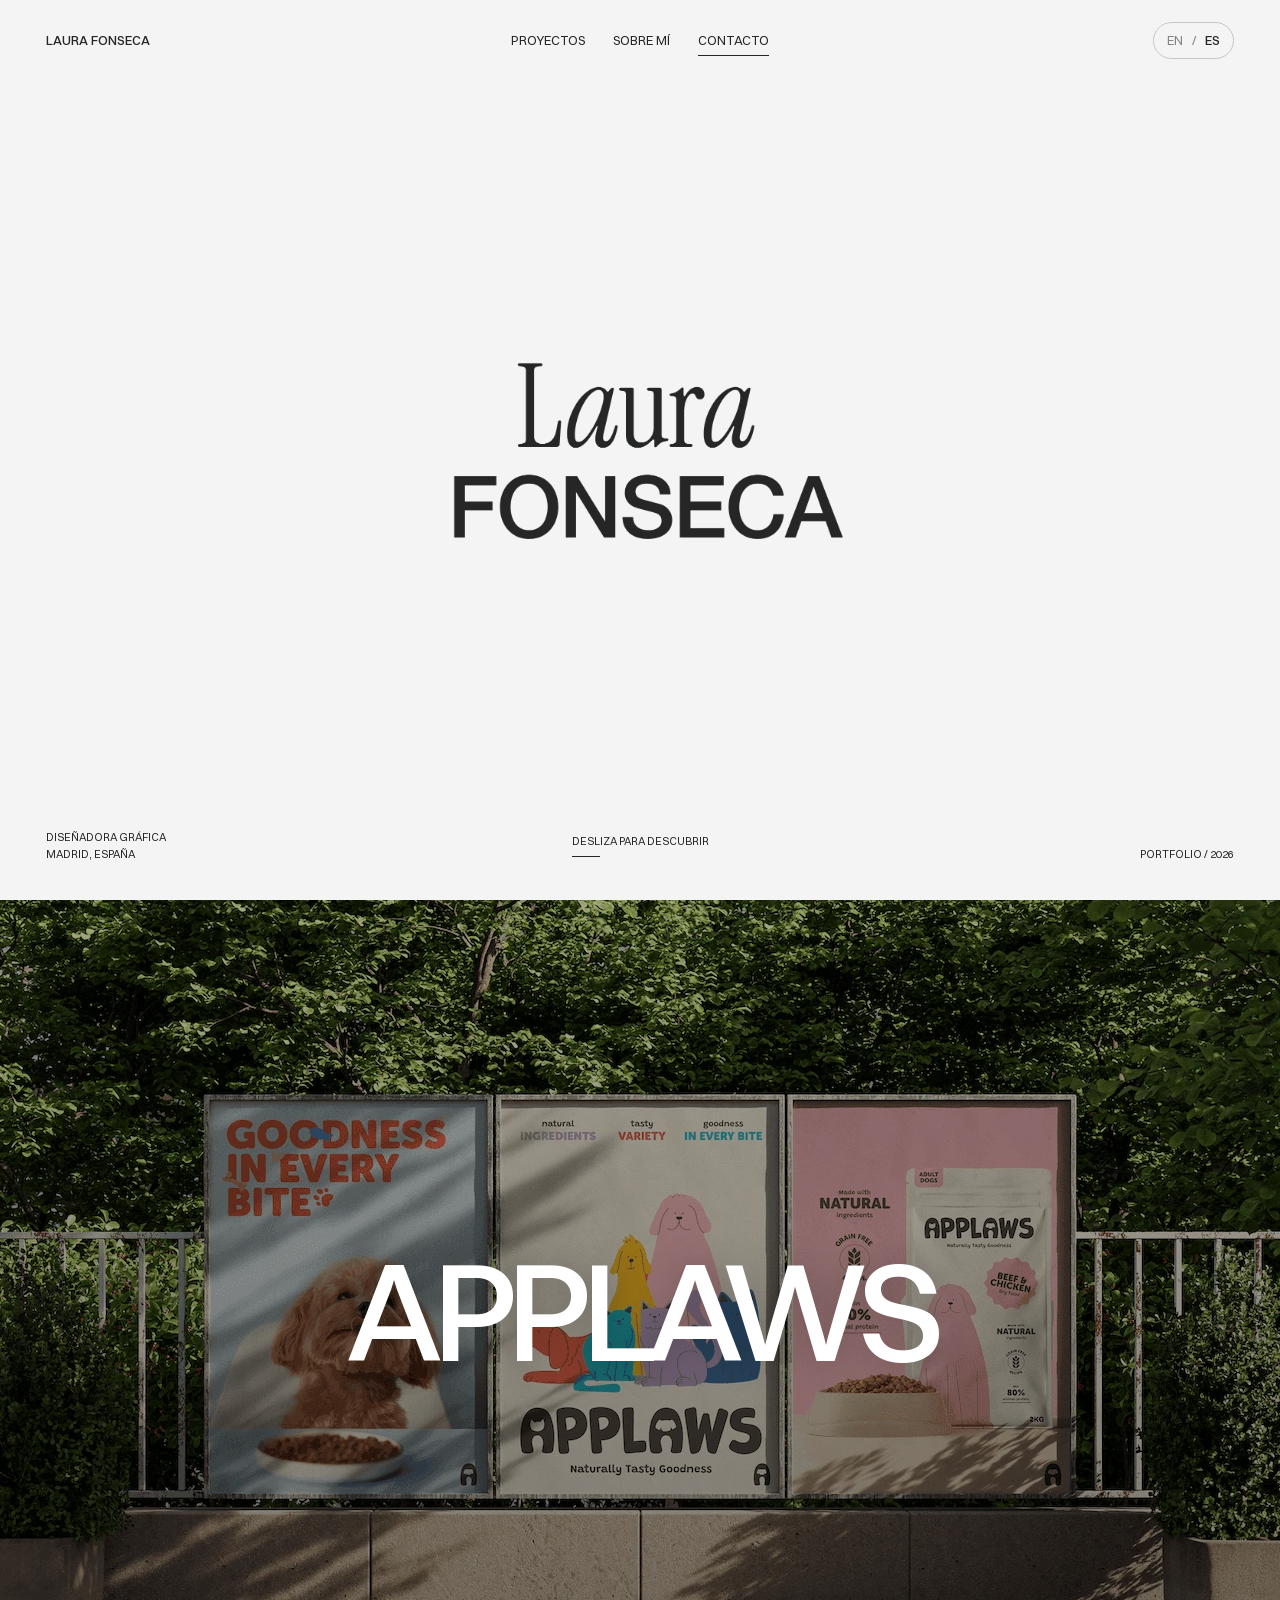
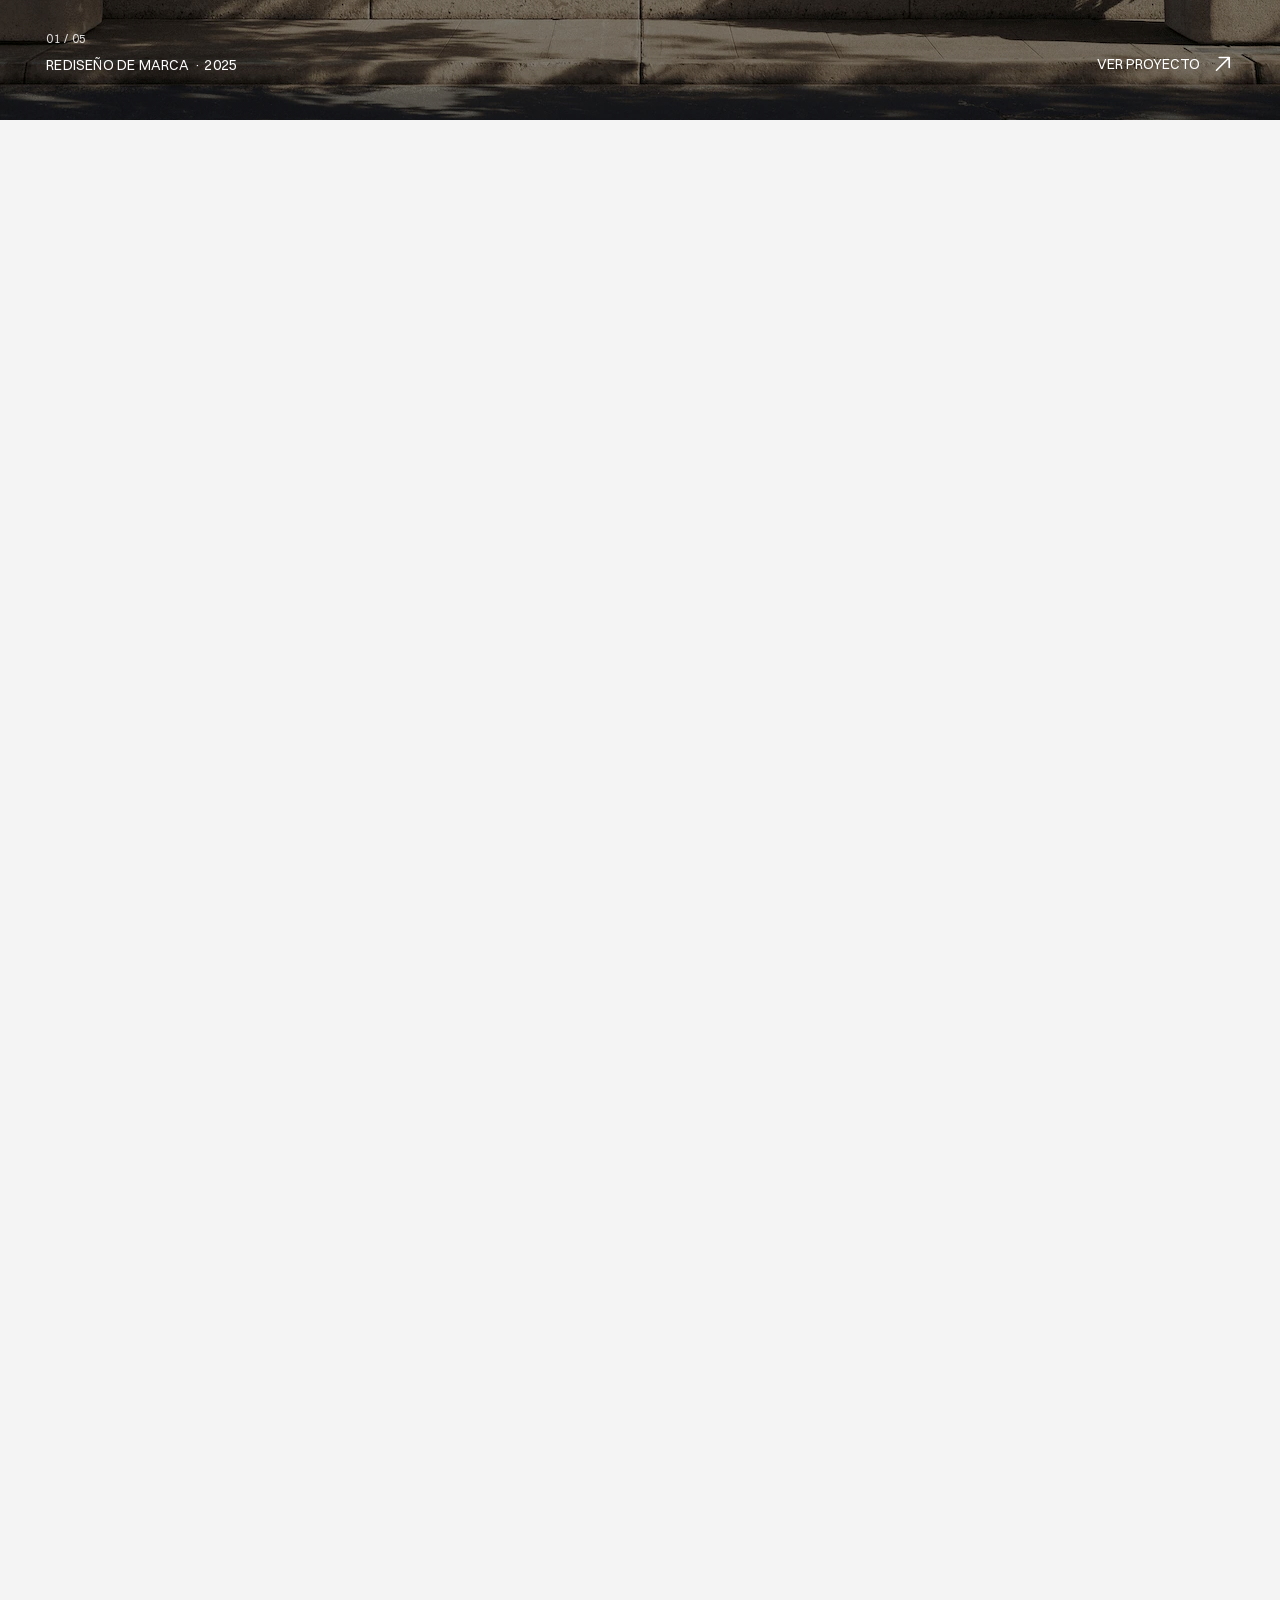
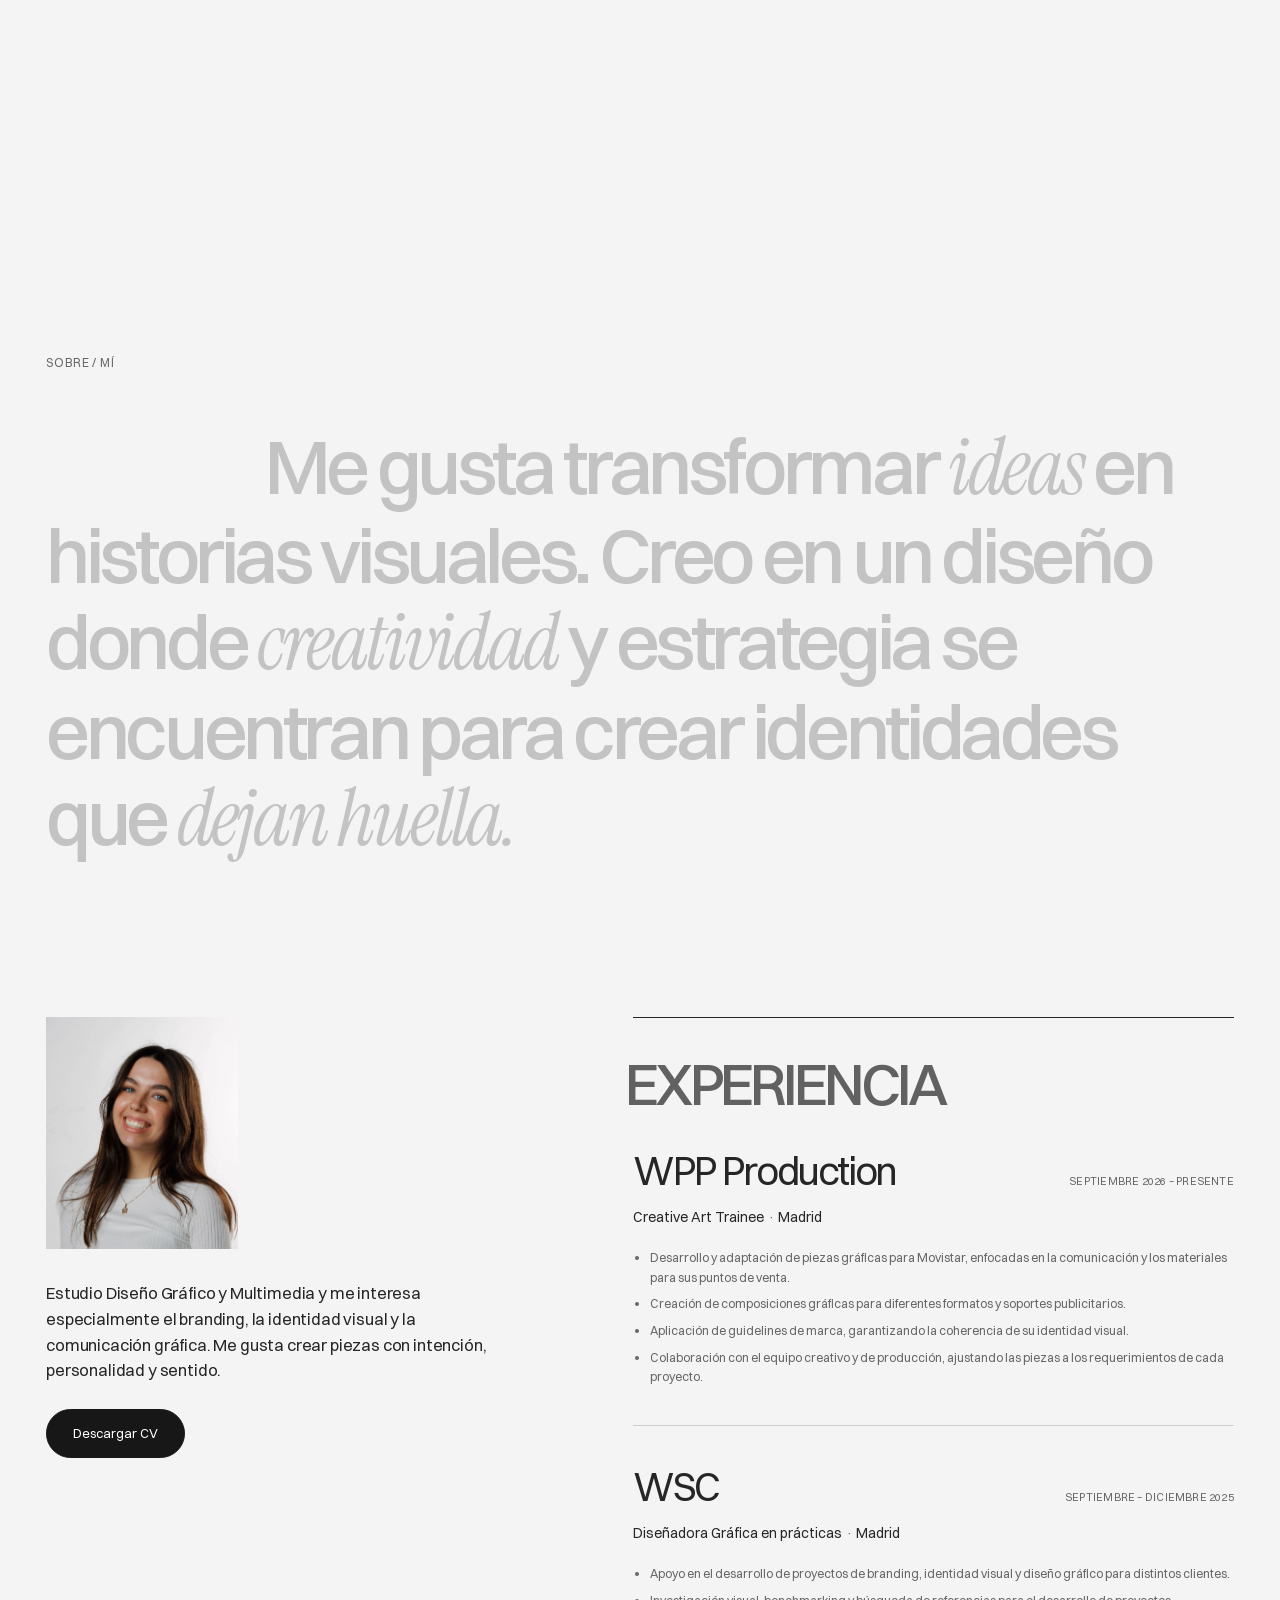
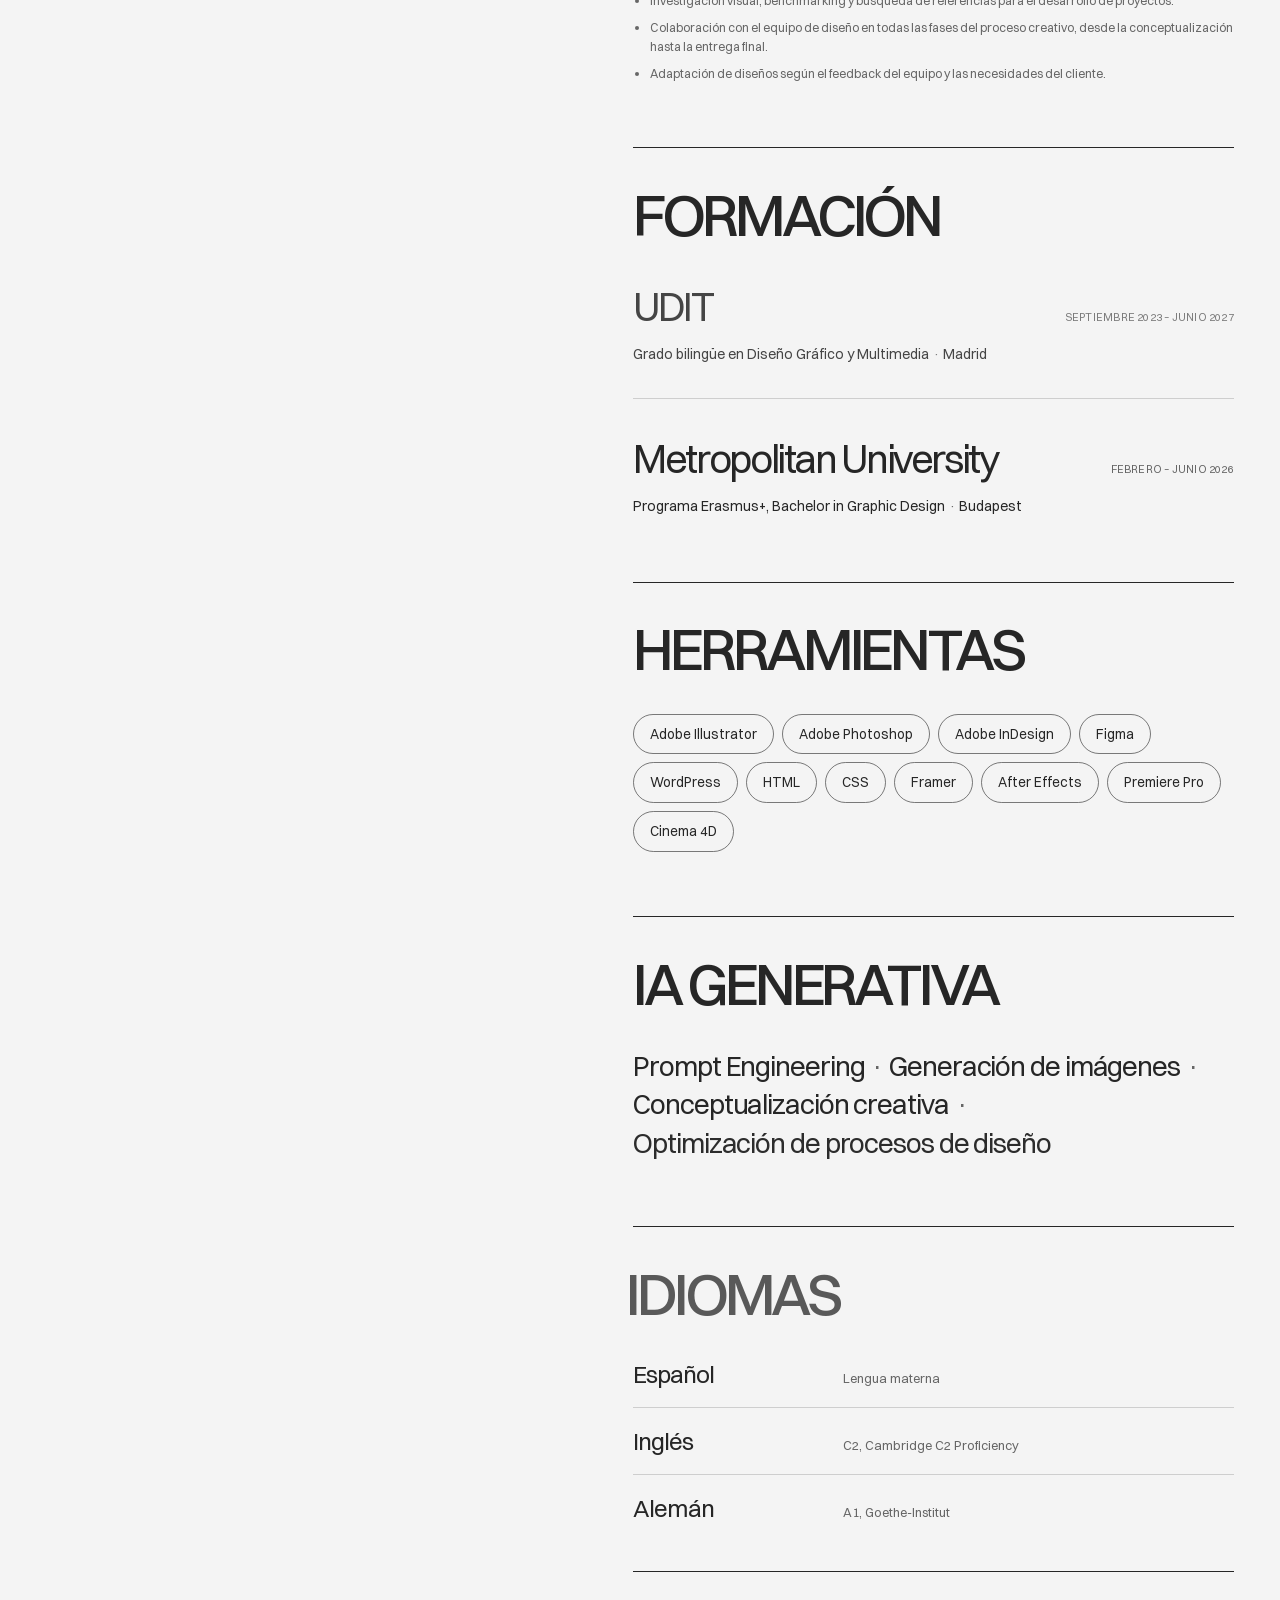
==== commit 9a512e3a: "Restore original portfolio biography" ====
--- a/es/index.html
+++ b/es/index.html
@@ -1,2 +1,2 @@
 <!doctype html>
-<html lang="es"><head><meta charset="utf-8"><meta name="viewport" content="width=device-width,initial-scale=1"><title>Laura Fonseca — Diseñadora gráfica</title><meta name="description" content="Laura Fonseca, diseñadora gráfica en Madrid y Creative Art Trainee en WPP Production. Portfolio de branding, identidad visual, comunicación gráfica, diseño expositivo y editorial."><meta name="robots" content="index,follow,max-image-preview:large"><meta name="theme-color" content="#f4f4f4"><meta property="og:type" content="website"><meta property="og:title" content="Laura Fonseca — Diseñadora gráfica"><meta property="og:description" content="Laura Fonseca, diseñadora gráfica en Madrid y Creative Art Trainee en WPP Production. Portfolio de branding, identidad visual, comunicación gráfica, diseño expositivo y editorial."><meta property="og:locale" content="es_ES"><meta property="og:image" content="../assets/social-preview.jpg"><meta property="og:image:alt" content="Laura Fonseca — graphic design portfolio"><meta name="twitter:card" content="summary_large_image"><link rel="alternate" hreflang="es" href="index.html"><link rel="alternate" hreflang="en" href="../index.html"><link rel="icon" href="../assets/favicon.svg" type="image/svg+xml"><link rel="preload" href="../assets/fonts/switzer-400.woff2" as="font" type="font/woff2" crossorigin><link rel="preconnect" href="https://fonts.googleapis.com"><link rel="preconnect" href="https://fonts.gstatic.com" crossorigin><link href="https://fonts.googleapis.com/css2?family=Instrument+Serif:ital@1&amp;display=swap" rel="stylesheet"><link rel="preload" as="image" media="(max-width:700px)" href="../assets/images/hero-thumbs/dicho-y-hecho/02-book-covers-mockup.webp"><link rel="preload" as="image" media="(min-width:701px) and (hover:hover) and (pointer:fine)" href="../assets/images/hero-thumbs/creative-selection-1.webp"><link rel="stylesheet" href="../style.css"><script src="../script.js" defer></script><script type="application/ld+json">{"@context":"https://schema.org","@type":"Person","name":"Laura Fonseca","jobTitle":"Diseñadora gráfica","sameAs":["https://www.instagram.com/laurafonseca.design/","https://www.linkedin.com/in/laura-fonseca-ort%C3%A9s-6abb1227b/"],"knowsAbout":["Diseño gráfico","Branding","Identidad visual","Comunicación gráfica","Diseño editorial"],"email":"mailto:laurafonortes@gmail.com"}</script></head><body id="top"><a class="skip" href="#main">Saltar al contenido</a><header class="site-header"><a class="wordmark" href="index.html#hero" aria-label="Laura Fonseca — Proyectos">Laura Fonseca</a><nav class="desktop-nav" aria-label="Principal"><a href="index.html#works">Proyectos</a><a href="index.html#about">Sobre mí</a><a href="index.html#contact">Contacto</a></nav><div class="nav-actions"><a class="language-switch" href="../index.html" lang="en" hreflang="en" aria-label="Switch to English"><span class="">EN</span><span aria-hidden="true">/</span><span class="selected">ES</span></a><button class="menu-toggle" aria-expanded="false" aria-controls="mobile-nav">Menú <span aria-hidden="true">+</span></button></div><nav id="mobile-nav" class="mobile-nav" aria-label="Menú móvil" hidden><a href="index.html#works">Proyectos</a><a href="index.html#about">Sobre mí</a><a href="index.html#contact">Contacto</a></nav></header><div class="scroll-progress" aria-hidden="true"></div><main id="main"><section class="hero" id="hero" aria-label="Laura Fonseca"><h1 class="sr-only">Laura Fonseca — Diseñadora gráfica</h1><div class="hero-logo"><img class="" src="../assets/images/laura-fonseca-logo.webp" width="1270" height="463" alt="Laura Fonseca" decoding="async" fetchpriority="high"></div><div class="mobile-hero" aria-hidden="true"><img class="mobile-hero__name mobile-hero__name--laura" src="../assets/mobile-hero/laura.svg" width="391" height="139" alt="" draggable="false" decoding="async"><div class="mobile-hero__reel" data-images="../assets/images/hero-thumbs/dicho-y-hecho/02-book-covers-mockup.webp|../assets/images/hero-thumbs/palocleves/06-citylight-advertisement.webp|../assets/images/hero-thumbs/applaws/07-storefront-window-graphics.webp|../assets/images/hero-thumbs/nogue/07-open-magazine-mockup.webp|../assets/images/hero-thumbs/applaws/04-outdoor-brand-banner.webp|../assets/images/hero-thumbs/dicho-y-hecho/07-book-interior-layouts.webp|../assets/images/hero-thumbs/palocleves/01-exhibition-installation.webp|../assets/images/hero-thumbs/nogue/05-fashion-editorial-spread.webp"><img class="mobile-hero__slide is-active" src="../assets/images/hero-thumbs/dicho-y-hecho/02-book-covers-mockup.webp" width="2560" height="1706" alt="" draggable="false" decoding="async"><img class="mobile-hero__slide" alt="" draggable="false" decoding="async"></div><img class="mobile-hero__name mobile-hero__name--fonseca" src="../assets/mobile-hero/fonseca.svg" width="642" height="106" alt="" draggable="false" decoding="async"></div><div class="image-trail" aria-hidden="true" data-images="../assets/images/hero-thumbs/creative-selection-1.webp|../assets/images/hero-thumbs/applaws/03-brand-identity-overview.webp|../assets/images/hero-thumbs/palocleves/03-logo.webp|../assets/images/hero-thumbs/dicho-y-hecho/02-book-covers-mockup.webp|../assets/images/hero-thumbs/nogue/03-magazine-stack.webp|../assets/images/hero-thumbs/creative-selection-3.webp|../assets/images/hero-thumbs/applaws/09-branded-stationery.webp|../assets/images/hero-thumbs/palocleves/06-citylight-advertisement.webp|../assets/images/hero-thumbs/dicho-y-hecho/03-sevilla-book-cover.webp|../assets/images/hero-thumbs/nogue/06-advertising-spread.webp|../assets/images/hero-thumbs/creative-selection-4.webp|../assets/images/hero-thumbs/applaws/02-product-pouches.webp|../assets/images/hero-thumbs/palocleves/08-exhibition-wall-graphics.webp|../assets/images/hero-thumbs/dicho-y-hecho/05-mesa-book-cover.webp|../assets/images/hero-thumbs/nogue/08-typographic-editorial-spread.webp|../assets/images/hero-thumbs/creative-selection-5.webp|../assets/images/hero-thumbs/applaws/04-outdoor-brand-banner.webp|../assets/images/hero-thumbs/palocleves/09-artwork-labels.webp|../assets/images/hero-thumbs/dicho-y-hecho/08-open-book-and-bookmark.webp|../assets/images/hero-thumbs/nogue/07-open-magazine-mockup.webp"></div><div class="hero-bottom"><p>Diseñadora gráfica<br>Madrid, España</p><a class="scroll-link" href="#works">Desliza para descubrir </a><span class="hero-year">Portfolio / 2026</span></div></section><section id="works" class="works section project-showcase" aria-label="Proyectos seleccionados"><h2 class="sr-only">Proyectos seleccionados</h2><div class="project-showcase__stage"><article class="project-showcase__panel" data-project-index="0" style="--panel-order:0"><a class="project-showcase__link" href="applaws.html" aria-label="Ver proyecto: APPLAWS"><img class="project-showcase__image" src="../assets/images/applaws-07.webp" width="1280" height="960" alt="" decoding="async" loading="lazy" fetchpriority="low"><span class="project-showcase__shade" aria-hidden="true"></span><span class="project-showcase__center"><h3 class="project-showcase__name">APPLAWS</h3></span><span class="project-showcase__info"><span class="project-showcase__index">01 / 05</span><span class="project-showcase__category">Rediseño de marca · 2025</span></span><span class="project-showcase__action" aria-hidden="true">Ver proyecto <svg class="project-showcase__arrow" xmlns="http://www.w3.org/2000/svg" viewBox="0 0 24 24" width="22" height="22" fill="none" stroke="currentColor" stroke-width="1.8" stroke-linecap="round" stroke-linejoin="round" focusable="false"><path d="M5 19 19 5M8 5h11v11"/></svg></span></a></article><article class="project-showcase__panel" data-project-index="1" style="--panel-order:1"><a class="project-showcase__link" href="palocleves.html" aria-label="Ver proyecto: PALÓCLEVES"><img class="project-showcase__image" src="../assets/images/palocleves/05-outdoor-street-banner.webp" width="1920" height="1440" alt="" decoding="async" loading="lazy"><span class="project-showcase__shade" aria-hidden="true"></span><span class="project-showcase__center"><h3 class="project-showcase__name">PALÓCLEVES</h3></span><span class="project-showcase__info"><span class="project-showcase__index">02 / 05</span><span class="project-showcase__category">Identidad / Diseño expositivo · 2026</span></span><span class="project-showcase__action" aria-hidden="true">Ver proyecto <svg class="project-showcase__arrow" xmlns="http://www.w3.org/2000/svg" viewBox="0 0 24 24" width="22" height="22" fill="none" stroke="currentColor" stroke-width="1.8" stroke-linecap="round" stroke-linejoin="round" focusable="false"><path d="M5 19 19 5M8 5h11v11"/></svg></span></a></article><article class="project-showcase__panel" data-project-index="2" style="--panel-order:2"><a class="project-showcase__link" href="dicho-y-hecho.html" aria-label="Ver proyecto: DICHO Y HECHO"><img class="project-showcase__image" src="../assets/images/dicho-y-hecho-cover.webp" width="1920" height="1440" alt="" decoding="async" loading="lazy"><span class="project-showcase__shade" aria-hidden="true"></span><span class="project-showcase__center"><h3 class="project-showcase__name">DICHO Y HECHO</h3></span><span class="project-showcase__info"><span class="project-showcase__index">03 / 05</span><span class="project-showcase__category">Diseño editorial · 2026</span></span><span class="project-showcase__action" aria-hidden="true">Ver proyecto <svg class="project-showcase__arrow" xmlns="http://www.w3.org/2000/svg" viewBox="0 0 24 24" width="22" height="22" fill="none" stroke="currentColor" stroke-width="1.8" stroke-linecap="round" stroke-linejoin="round" focusable="false"><path d="M5 19 19 5M8 5h11v11"/></svg></span></a></article><article class="project-showcase__panel" data-project-index="3" style="--panel-order:3"><a class="project-showcase__link" href="nogue.html" aria-label="Ver proyecto: NOGUE"><img class="project-showcase__image" src="../assets/images/nogue-cover.webp" width="1555" height="1160" alt="" decoding="async" loading="lazy"><span class="project-showcase__shade" aria-hidden="true"></span><span class="project-showcase__center"><h3 class="project-showcase__name">NOGUE</h3></span><span class="project-showcase__info"><span class="project-showcase__index">04 / 05</span><span class="project-showcase__category">Diseño editorial · 2025</span></span><span class="project-showcase__action" aria-hidden="true">Ver proyecto <svg class="project-showcase__arrow" xmlns="http://www.w3.org/2000/svg" viewBox="0 0 24 24" width="22" height="22" fill="none" stroke="currentColor" stroke-width="1.8" stroke-linecap="round" stroke-linejoin="round" focusable="false"><path d="M5 19 19 5M8 5h11v11"/></svg></span></a></article><article class="project-showcase__panel" data-project-index="4" style="--panel-order:4"><a class="project-showcase__link" href="monk.html" aria-label="Ver proyecto: MONK"><img class="project-showcase__image" src="../assets/images/monk/05-cocktail-menu.webp" width="1280" height="960" alt="" decoding="async" loading="lazy"><span class="project-showcase__shade" aria-hidden="true"></span><span class="project-showcase__center"><h3 class="project-showcase__name">MONK</h3></span><span class="project-showcase__info"><span class="project-showcase__index">05 / 05</span><span class="project-showcase__category">Identidad visual / Ilustración · 2024</span></span><span class="project-showcase__action" aria-hidden="true">Ver proyecto <svg class="project-showcase__arrow" xmlns="http://www.w3.org/2000/svg" viewBox="0 0 24 24" width="22" height="22" fill="none" stroke="currentColor" stroke-width="1.8" stroke-linecap="round" stroke-linejoin="round" focusable="false"><path d="M5 19 19 5M8 5h11v11"/></svg></span></a></article></div></section><section id="about" class="about section"><div class="about-statement"><p class="about-eyebrow">SOBRE / MÍ</p><h2 class="about-manifesto">Me gusta transformar <em>ideas</em> en historias visuales. Creo en un diseño donde <em>creatividad</em> y estrategia se encuentran para crear identidades que <em>dejan huella.</em></h2></div><div class="about-details"><div class="about-intro reveal"><img class="portrait" src="../assets/images/laura-fonseca-portrait.webp" width="1651" height="1920" alt="Laura Fonseca" decoding="async" loading="lazy"><p class="bio">Soy estudiante de Diseño Gráfico y Multimedia, con especial interés por el branding, la identidad visual y la comunicación gráfica. Mi experiencia profesional me está enseñando a abordar el diseño desde una perspectiva más estratégica, buscando el equilibrio entre creatividad, funcionalidad y las necesidades de cada marca. Me motiva seguir aprendiendo y explorando nuevas formas de comunicación visual.</p><a class="download-button" href="../assets/documents/LauraFonseca_CV_Español.pdf" download>Descargar CV </a></div><div class="typecv reveal"><section class="typecv-part typecv-part--experience" aria-labelledby="es-typecv-experience"><header class="typecv-part__header"><h3 id="es-typecv-experience">EXPERIENCIA</h3></header><div class="typecv-part__body"><article class="typecv-entry"><div class="typecv-entry__heading"><h4>WPP Production</h4><span class="typecv-date">Septiembre 2026 – Presente</span></div><p class="typecv-subline">Creative Art Trainee<span aria-hidden="true"> · </span>Madrid</p><ul class="typecv-notes"><li>Desarrollo y adaptación de piezas gráficas para Movistar, enfocadas en la comunicación y los materiales para sus puntos de venta.</li><li>Creación de composiciones gráficas para diferentes formatos y soportes publicitarios.</li><li>Aplicación de guidelines de marca, garantizando la coherencia de su identidad visual.</li><li>Colaboración con el equipo creativo y de producción, ajustando las piezas a los requerimientos de cada proyecto.</li></ul></article><article class="typecv-entry"><div class="typecv-entry__heading"><h4>WSC</h4><span class="typecv-date">Septiembre – diciembre 2025</span></div><p class="typecv-subline">Diseñadora Gráfica en prácticas<span aria-hidden="true"> · </span>Madrid</p><ul class="typecv-notes"><li>Apoyo en el desarrollo de proyectos de branding, identidad visual y diseño gráfico para distintos clientes.</li><li>Investigación visual, benchmarking y búsqueda de referencias para el desarrollo de proyectos.</li><li>Colaboración con el equipo de diseño en todas las fases del proceso creativo, desde la conceptualización hasta la entrega final.</li><li>Adaptación de diseños según el feedback del equipo y las necesidades del cliente.</li></ul></article></div></section><section class="typecv-part typecv-part--education" aria-labelledby="es-typecv-education"><header class="typecv-part__header"><h3 id="es-typecv-education">FORMACIÓN</h3></header><div class="typecv-part__body"><article class="typecv-entry"><div class="typecv-entry__heading"><h4>UDIT</h4><span class="typecv-date">Septiembre 2023 – junio 2027</span></div><p class="typecv-subline">Grado bilingüe en Diseño Gráfico y Multimedia<span aria-hidden="true"> · </span>Madrid</p></article><article class="typecv-entry"><div class="typecv-entry__heading"><h4>Metropolitan University</h4><span class="typecv-date">Febrero – junio 2026</span></div><p class="typecv-subline">Programa Erasmus+, Bachelor in Graphic Design<span aria-hidden="true"> · </span>Budapest</p></article></div></section><section class="typecv-part typecv-part--tools" aria-labelledby="es-typecv-tools"><header class="typecv-part__header"><h3 id="es-typecv-tools">HERRAMIENTAS</h3></header><div class="typecv-part__body"><ul class="typecv-tools"><li>Adobe Illustrator</li><li>Adobe Photoshop</li><li>Adobe InDesign</li><li>Figma</li><li>WordPress</li><li>HTML</li><li>CSS</li><li>Framer</li><li>After Effects</li><li>Premiere Pro</li><li>Cinema 4D</li></ul></div></section><section class="typecv-part typecv-part--skills" aria-labelledby="es-typecv-skills"><header class="typecv-part__header"><h3 id="es-typecv-skills">IA GENERATIVA</h3></header><div class="typecv-part__body"><ul class="typecv-skills"><li>Prompt Engineering</li><li>Generación de imágenes</li><li>Conceptualización creativa</li><li>Optimización de procesos de diseño</li></ul></div></section><section class="typecv-part typecv-part--languages" aria-labelledby="es-typecv-languages"><header class="typecv-part__header"><h3 id="es-typecv-languages">IDIOMAS</h3></header><div class="typecv-part__body"><dl class="typecv-languages"><div class="typecv-language"><dt>Español</dt><dd>Lengua materna</dd></div><div class="typecv-language"><dt>Inglés</dt><dd>C2, Cambridge C2 Proficiency</dd></div><div class="typecv-language"><dt>Alemán</dt><dd>A1, Goethe-Institut</dd></div></dl></div></section></div></div></section></main><section id="contact" class="footer-reveal" aria-label="Contacto"><div class="footer-reveal__stage"><div class="footer-reveal__surface"><div class="contact section"><p class="eyebrow">Contacto</p><a class="contact-title" href="mailto:laurafonortes@gmail.com"><h2>CONECTA<br>CONMIGO</h2></a></div><footer class="footer"><div class="socials"><a href="https://www.instagram.com/laurafonseca.design/" target="_blank" rel="noopener noreferrer">Instagram </a><a href="https://www.linkedin.com/in/laura-fonseca-ort%C3%A9s-6abb1227b/" target="_blank" rel="noopener noreferrer">LinkedIn </a><a href="mailto:laurafonortes@gmail.com">Mail </a></div><div class="footer-bottom"><span>© 2026 Laura Fonseca</span><a href="#top">Volver arriba </a></div></footer></div></div></section></body></html>+<html lang="es"><head><meta charset="utf-8"><meta name="viewport" content="width=device-width,initial-scale=1"><title>Laura Fonseca — Diseñadora gráfica</title><meta name="description" content="Laura Fonseca, diseñadora gráfica en Madrid y Creative Art Trainee en WPP Production. Portfolio de branding, identidad visual, comunicación gráfica, diseño expositivo y editorial."><meta name="robots" content="index,follow,max-image-preview:large"><meta name="theme-color" content="#f4f4f4"><meta property="og:type" content="website"><meta property="og:title" content="Laura Fonseca — Diseñadora gráfica"><meta property="og:description" content="Laura Fonseca, diseñadora gráfica en Madrid y Creative Art Trainee en WPP Production. Portfolio de branding, identidad visual, comunicación gráfica, diseño expositivo y editorial."><meta property="og:locale" content="es_ES"><meta property="og:image" content="../assets/social-preview.jpg"><meta property="og:image:alt" content="Laura Fonseca — graphic design portfolio"><meta name="twitter:card" content="summary_large_image"><link rel="alternate" hreflang="es" href="index.html"><link rel="alternate" hreflang="en" href="../index.html"><link rel="icon" href="../assets/favicon.svg" type="image/svg+xml"><link rel="preload" href="../assets/fonts/switzer-400.woff2" as="font" type="font/woff2" crossorigin><link rel="preconnect" href="https://fonts.googleapis.com"><link rel="preconnect" href="https://fonts.gstatic.com" crossorigin><link href="https://fonts.googleapis.com/css2?family=Instrument+Serif:ital@1&amp;display=swap" rel="stylesheet"><link rel="preload" as="image" media="(max-width:700px)" href="../assets/images/hero-thumbs/dicho-y-hecho/02-book-covers-mockup.webp"><link rel="preload" as="image" media="(min-width:701px) and (hover:hover) and (pointer:fine)" href="../assets/images/hero-thumbs/creative-selection-1.webp"><link rel="stylesheet" href="../style.css"><script src="../script.js" defer></script><script type="application/ld+json">{"@context":"https://schema.org","@type":"Person","name":"Laura Fonseca","jobTitle":"Diseñadora gráfica","sameAs":["https://www.instagram.com/laurafonseca.design/","https://www.linkedin.com/in/laura-fonseca-ort%C3%A9s-6abb1227b/"],"knowsAbout":["Diseño gráfico","Branding","Identidad visual","Comunicación gráfica","Diseño editorial"],"email":"mailto:laurafonortes@gmail.com"}</script></head><body id="top"><a class="skip" href="#main">Saltar al contenido</a><header class="site-header"><a class="wordmark" href="index.html#hero" aria-label="Laura Fonseca — Proyectos">Laura Fonseca</a><nav class="desktop-nav" aria-label="Principal"><a href="index.html#works">Proyectos</a><a href="index.html#about">Sobre mí</a><a href="index.html#contact">Contacto</a></nav><div class="nav-actions"><a class="language-switch" href="../index.html" lang="en" hreflang="en" aria-label="Switch to English"><span class="">EN</span><span aria-hidden="true">/</span><span class="selected">ES</span></a><button class="menu-toggle" aria-expanded="false" aria-controls="mobile-nav">Menú <span aria-hidden="true">+</span></button></div><nav id="mobile-nav" class="mobile-nav" aria-label="Menú móvil" hidden><a href="index.html#works">Proyectos</a><a href="index.html#about">Sobre mí</a><a href="index.html#contact">Contacto</a></nav></header><div class="scroll-progress" aria-hidden="true"></div><main id="main"><section class="hero" id="hero" aria-label="Laura Fonseca"><h1 class="sr-only">Laura Fonseca — Diseñadora gráfica</h1><div class="hero-logo"><img class="" src="../assets/images/laura-fonseca-logo.webp" width="1270" height="463" alt="Laura Fonseca" decoding="async" fetchpriority="high"></div><div class="mobile-hero" aria-hidden="true"><img class="mobile-hero__name mobile-hero__name--laura" src="../assets/mobile-hero/laura.svg" width="391" height="139" alt="" draggable="false" decoding="async"><div class="mobile-hero__reel" data-images="../assets/images/hero-thumbs/dicho-y-hecho/02-book-covers-mockup.webp|../assets/images/hero-thumbs/palocleves/06-citylight-advertisement.webp|../assets/images/hero-thumbs/applaws/07-storefront-window-graphics.webp|../assets/images/hero-thumbs/nogue/07-open-magazine-mockup.webp|../assets/images/hero-thumbs/applaws/04-outdoor-brand-banner.webp|../assets/images/hero-thumbs/dicho-y-hecho/07-book-interior-layouts.webp|../assets/images/hero-thumbs/palocleves/01-exhibition-installation.webp|../assets/images/hero-thumbs/nogue/05-fashion-editorial-spread.webp"><img class="mobile-hero__slide is-active" src="../assets/images/hero-thumbs/dicho-y-hecho/02-book-covers-mockup.webp" width="2560" height="1706" alt="" draggable="false" decoding="async"><img class="mobile-hero__slide" alt="" draggable="false" decoding="async"></div><img class="mobile-hero__name mobile-hero__name--fonseca" src="../assets/mobile-hero/fonseca.svg" width="642" height="106" alt="" draggable="false" decoding="async"></div><div class="image-trail" aria-hidden="true" data-images="../assets/images/hero-thumbs/creative-selection-1.webp|../assets/images/hero-thumbs/applaws/03-brand-identity-overview.webp|../assets/images/hero-thumbs/palocleves/03-logo.webp|../assets/images/hero-thumbs/dicho-y-hecho/02-book-covers-mockup.webp|../assets/images/hero-thumbs/nogue/03-magazine-stack.webp|../assets/images/hero-thumbs/creative-selection-3.webp|../assets/images/hero-thumbs/applaws/09-branded-stationery.webp|../assets/images/hero-thumbs/palocleves/06-citylight-advertisement.webp|../assets/images/hero-thumbs/dicho-y-hecho/03-sevilla-book-cover.webp|../assets/images/hero-thumbs/nogue/06-advertising-spread.webp|../assets/images/hero-thumbs/creative-selection-4.webp|../assets/images/hero-thumbs/applaws/02-product-pouches.webp|../assets/images/hero-thumbs/palocleves/08-exhibition-wall-graphics.webp|../assets/images/hero-thumbs/dicho-y-hecho/05-mesa-book-cover.webp|../assets/images/hero-thumbs/nogue/08-typographic-editorial-spread.webp|../assets/images/hero-thumbs/creative-selection-5.webp|../assets/images/hero-thumbs/applaws/04-outdoor-brand-banner.webp|../assets/images/hero-thumbs/palocleves/09-artwork-labels.webp|../assets/images/hero-thumbs/dicho-y-hecho/08-open-book-and-bookmark.webp|../assets/images/hero-thumbs/nogue/07-open-magazine-mockup.webp"></div><div class="hero-bottom"><p>Diseñadora gráfica<br>Madrid, España</p><a class="scroll-link" href="#works">Desliza para descubrir </a><span class="hero-year">Portfolio / 2026</span></div></section><section id="works" class="works section project-showcase" aria-label="Proyectos seleccionados"><h2 class="sr-only">Proyectos seleccionados</h2><div class="project-showcase__stage"><article class="project-showcase__panel" data-project-index="0" style="--panel-order:0"><a class="project-showcase__link" href="applaws.html" aria-label="Ver proyecto: APPLAWS"><img class="project-showcase__image" src="../assets/images/applaws-07.webp" width="1280" height="960" alt="" decoding="async" loading="lazy" fetchpriority="low"><span class="project-showcase__shade" aria-hidden="true"></span><span class="project-showcase__center"><h3 class="project-showcase__name">APPLAWS</h3></span><span class="project-showcase__info"><span class="project-showcase__index">01 / 05</span><span class="project-showcase__category">Rediseño de marca · 2025</span></span><span class="project-showcase__action" aria-hidden="true">Ver proyecto <svg class="project-showcase__arrow" xmlns="http://www.w3.org/2000/svg" viewBox="0 0 24 24" width="22" height="22" fill="none" stroke="currentColor" stroke-width="1.8" stroke-linecap="round" stroke-linejoin="round" focusable="false"><path d="M5 19 19 5M8 5h11v11"/></svg></span></a></article><article class="project-showcase__panel" data-project-index="1" style="--panel-order:1"><a class="project-showcase__link" href="palocleves.html" aria-label="Ver proyecto: PALÓCLEVES"><img class="project-showcase__image" src="../assets/images/palocleves/05-outdoor-street-banner.webp" width="1920" height="1440" alt="" decoding="async" loading="lazy"><span class="project-showcase__shade" aria-hidden="true"></span><span class="project-showcase__center"><h3 class="project-showcase__name">PALÓCLEVES</h3></span><span class="project-showcase__info"><span class="project-showcase__index">02 / 05</span><span class="project-showcase__category">Identidad / Diseño expositivo · 2026</span></span><span class="project-showcase__action" aria-hidden="true">Ver proyecto <svg class="project-showcase__arrow" xmlns="http://www.w3.org/2000/svg" viewBox="0 0 24 24" width="22" height="22" fill="none" stroke="currentColor" stroke-width="1.8" stroke-linecap="round" stroke-linejoin="round" focusable="false"><path d="M5 19 19 5M8 5h11v11"/></svg></span></a></article><article class="project-showcase__panel" data-project-index="2" style="--panel-order:2"><a class="project-showcase__link" href="dicho-y-hecho.html" aria-label="Ver proyecto: DICHO Y HECHO"><img class="project-showcase__image" src="../assets/images/dicho-y-hecho-cover.webp" width="1920" height="1440" alt="" decoding="async" loading="lazy"><span class="project-showcase__shade" aria-hidden="true"></span><span class="project-showcase__center"><h3 class="project-showcase__name">DICHO Y HECHO</h3></span><span class="project-showcase__info"><span class="project-showcase__index">03 / 05</span><span class="project-showcase__category">Diseño editorial · 2026</span></span><span class="project-showcase__action" aria-hidden="true">Ver proyecto <svg class="project-showcase__arrow" xmlns="http://www.w3.org/2000/svg" viewBox="0 0 24 24" width="22" height="22" fill="none" stroke="currentColor" stroke-width="1.8" stroke-linecap="round" stroke-linejoin="round" focusable="false"><path d="M5 19 19 5M8 5h11v11"/></svg></span></a></article><article class="project-showcase__panel" data-project-index="3" style="--panel-order:3"><a class="project-showcase__link" href="nogue.html" aria-label="Ver proyecto: NOGUE"><img class="project-showcase__image" src="../assets/images/nogue-cover.webp" width="1555" height="1160" alt="" decoding="async" loading="lazy"><span class="project-showcase__shade" aria-hidden="true"></span><span class="project-showcase__center"><h3 class="project-showcase__name">NOGUE</h3></span><span class="project-showcase__info"><span class="project-showcase__index">04 / 05</span><span class="project-showcase__category">Diseño editorial · 2025</span></span><span class="project-showcase__action" aria-hidden="true">Ver proyecto <svg class="project-showcase__arrow" xmlns="http://www.w3.org/2000/svg" viewBox="0 0 24 24" width="22" height="22" fill="none" stroke="currentColor" stroke-width="1.8" stroke-linecap="round" stroke-linejoin="round" focusable="false"><path d="M5 19 19 5M8 5h11v11"/></svg></span></a></article><article class="project-showcase__panel" data-project-index="4" style="--panel-order:4"><a class="project-showcase__link" href="monk.html" aria-label="Ver proyecto: MONK"><img class="project-showcase__image" src="../assets/images/monk/05-cocktail-menu.webp" width="1280" height="960" alt="" decoding="async" loading="lazy"><span class="project-showcase__shade" aria-hidden="true"></span><span class="project-showcase__center"><h3 class="project-showcase__name">MONK</h3></span><span class="project-showcase__info"><span class="project-showcase__index">05 / 05</span><span class="project-showcase__category">Identidad visual / Ilustración · 2024</span></span><span class="project-showcase__action" aria-hidden="true">Ver proyecto <svg class="project-showcase__arrow" xmlns="http://www.w3.org/2000/svg" viewBox="0 0 24 24" width="22" height="22" fill="none" stroke="currentColor" stroke-width="1.8" stroke-linecap="round" stroke-linejoin="round" focusable="false"><path d="M5 19 19 5M8 5h11v11"/></svg></span></a></article></div></section><section id="about" class="about section"><div class="about-statement"><p class="about-eyebrow">SOBRE / MÍ</p><h2 class="about-manifesto">Me gusta transformar <em>ideas</em> en historias visuales. Creo en un diseño donde <em>creatividad</em> y estrategia se encuentran para crear identidades que <em>dejan huella.</em></h2></div><div class="about-details"><div class="about-intro reveal"><img class="portrait" src="../assets/images/laura-fonseca-portrait.webp" width="1651" height="1920" alt="Laura Fonseca" decoding="async" loading="lazy"><p class="bio">Estudio Diseño Gráfico y Multimedia y me interesa especialmente el branding, la identidad visual y la comunicación gráfica. Me gusta crear piezas con intención, personalidad y sentido.</p><a class="download-button" href="../assets/documents/LauraFonseca_CV_Español.pdf" download>Descargar CV </a></div><div class="typecv reveal"><section class="typecv-part typecv-part--experience" aria-labelledby="es-typecv-experience"><header class="typecv-part__header"><h3 id="es-typecv-experience">EXPERIENCIA</h3></header><div class="typecv-part__body"><article class="typecv-entry"><div class="typecv-entry__heading"><h4>WPP Production</h4><span class="typecv-date">Septiembre 2026 – Presente</span></div><p class="typecv-subline">Creative Art Trainee<span aria-hidden="true"> · </span>Madrid</p><ul class="typecv-notes"><li>Desarrollo y adaptación de piezas gráficas para Movistar, enfocadas en la comunicación y los materiales para sus puntos de venta.</li><li>Creación de composiciones gráficas para diferentes formatos y soportes publicitarios.</li><li>Aplicación de guidelines de marca, garantizando la coherencia de su identidad visual.</li><li>Colaboración con el equipo creativo y de producción, ajustando las piezas a los requerimientos de cada proyecto.</li></ul></article><article class="typecv-entry"><div class="typecv-entry__heading"><h4>WSC</h4><span class="typecv-date">Septiembre – diciembre 2025</span></div><p class="typecv-subline">Diseñadora Gráfica en prácticas<span aria-hidden="true"> · </span>Madrid</p><ul class="typecv-notes"><li>Apoyo en el desarrollo de proyectos de branding, identidad visual y diseño gráfico para distintos clientes.</li><li>Investigación visual, benchmarking y búsqueda de referencias para el desarrollo de proyectos.</li><li>Colaboración con el equipo de diseño en todas las fases del proceso creativo, desde la conceptualización hasta la entrega final.</li><li>Adaptación de diseños según el feedback del equipo y las necesidades del cliente.</li></ul></article></div></section><section class="typecv-part typecv-part--education" aria-labelledby="es-typecv-education"><header class="typecv-part__header"><h3 id="es-typecv-education">FORMACIÓN</h3></header><div class="typecv-part__body"><article class="typecv-entry"><div class="typecv-entry__heading"><h4>UDIT</h4><span class="typecv-date">Septiembre 2023 – junio 2027</span></div><p class="typecv-subline">Grado bilingüe en Diseño Gráfico y Multimedia<span aria-hidden="true"> · </span>Madrid</p></article><article class="typecv-entry"><div class="typecv-entry__heading"><h4>Metropolitan University</h4><span class="typecv-date">Febrero – junio 2026</span></div><p class="typecv-subline">Programa Erasmus+, Bachelor in Graphic Design<span aria-hidden="true"> · </span>Budapest</p></article></div></section><section class="typecv-part typecv-part--tools" aria-labelledby="es-typecv-tools"><header class="typecv-part__header"><h3 id="es-typecv-tools">HERRAMIENTAS</h3></header><div class="typecv-part__body"><ul class="typecv-tools"><li>Adobe Illustrator</li><li>Adobe Photoshop</li><li>Adobe InDesign</li><li>Figma</li><li>WordPress</li><li>HTML</li><li>CSS</li><li>Framer</li><li>After Effects</li><li>Premiere Pro</li><li>Cinema 4D</li></ul></div></section><section class="typecv-part typecv-part--skills" aria-labelledby="es-typecv-skills"><header class="typecv-part__header"><h3 id="es-typecv-skills">IA GENERATIVA</h3></header><div class="typecv-part__body"><ul class="typecv-skills"><li>Prompt Engineering</li><li>Generación de imágenes</li><li>Conceptualización creativa</li><li>Optimización de procesos de diseño</li></ul></div></section><section class="typecv-part typecv-part--languages" aria-labelledby="es-typecv-languages"><header class="typecv-part__header"><h3 id="es-typecv-languages">IDIOMAS</h3></header><div class="typecv-part__body"><dl class="typecv-languages"><div class="typecv-language"><dt>Español</dt><dd>Lengua materna</dd></div><div class="typecv-language"><dt>Inglés</dt><dd>C2, Cambridge C2 Proficiency</dd></div><div class="typecv-language"><dt>Alemán</dt><dd>A1, Goethe-Institut</dd></div></dl></div></section></div></div></section></main><section id="contact" class="footer-reveal" aria-label="Contacto"><div class="footer-reveal__stage"><div class="footer-reveal__surface"><div class="contact section"><p class="eyebrow">Contacto</p><a class="contact-title" href="mailto:laurafonortes@gmail.com"><h2>CONECTA<br>CONMIGO</h2></a></div><footer class="footer"><div class="socials"><a href="https://www.instagram.com/laurafonseca.design/" target="_blank" rel="noopener noreferrer">Instagram </a><a href="https://www.linkedin.com/in/laura-fonseca-ort%C3%A9s-6abb1227b/" target="_blank" rel="noopener noreferrer">LinkedIn </a><a href="mailto:laurafonortes@gmail.com">Mail </a></div><div class="footer-bottom"><span>© 2026 Laura Fonseca</span><a href="#top">Volver arriba </a></div></footer></div></div></section></body></html>
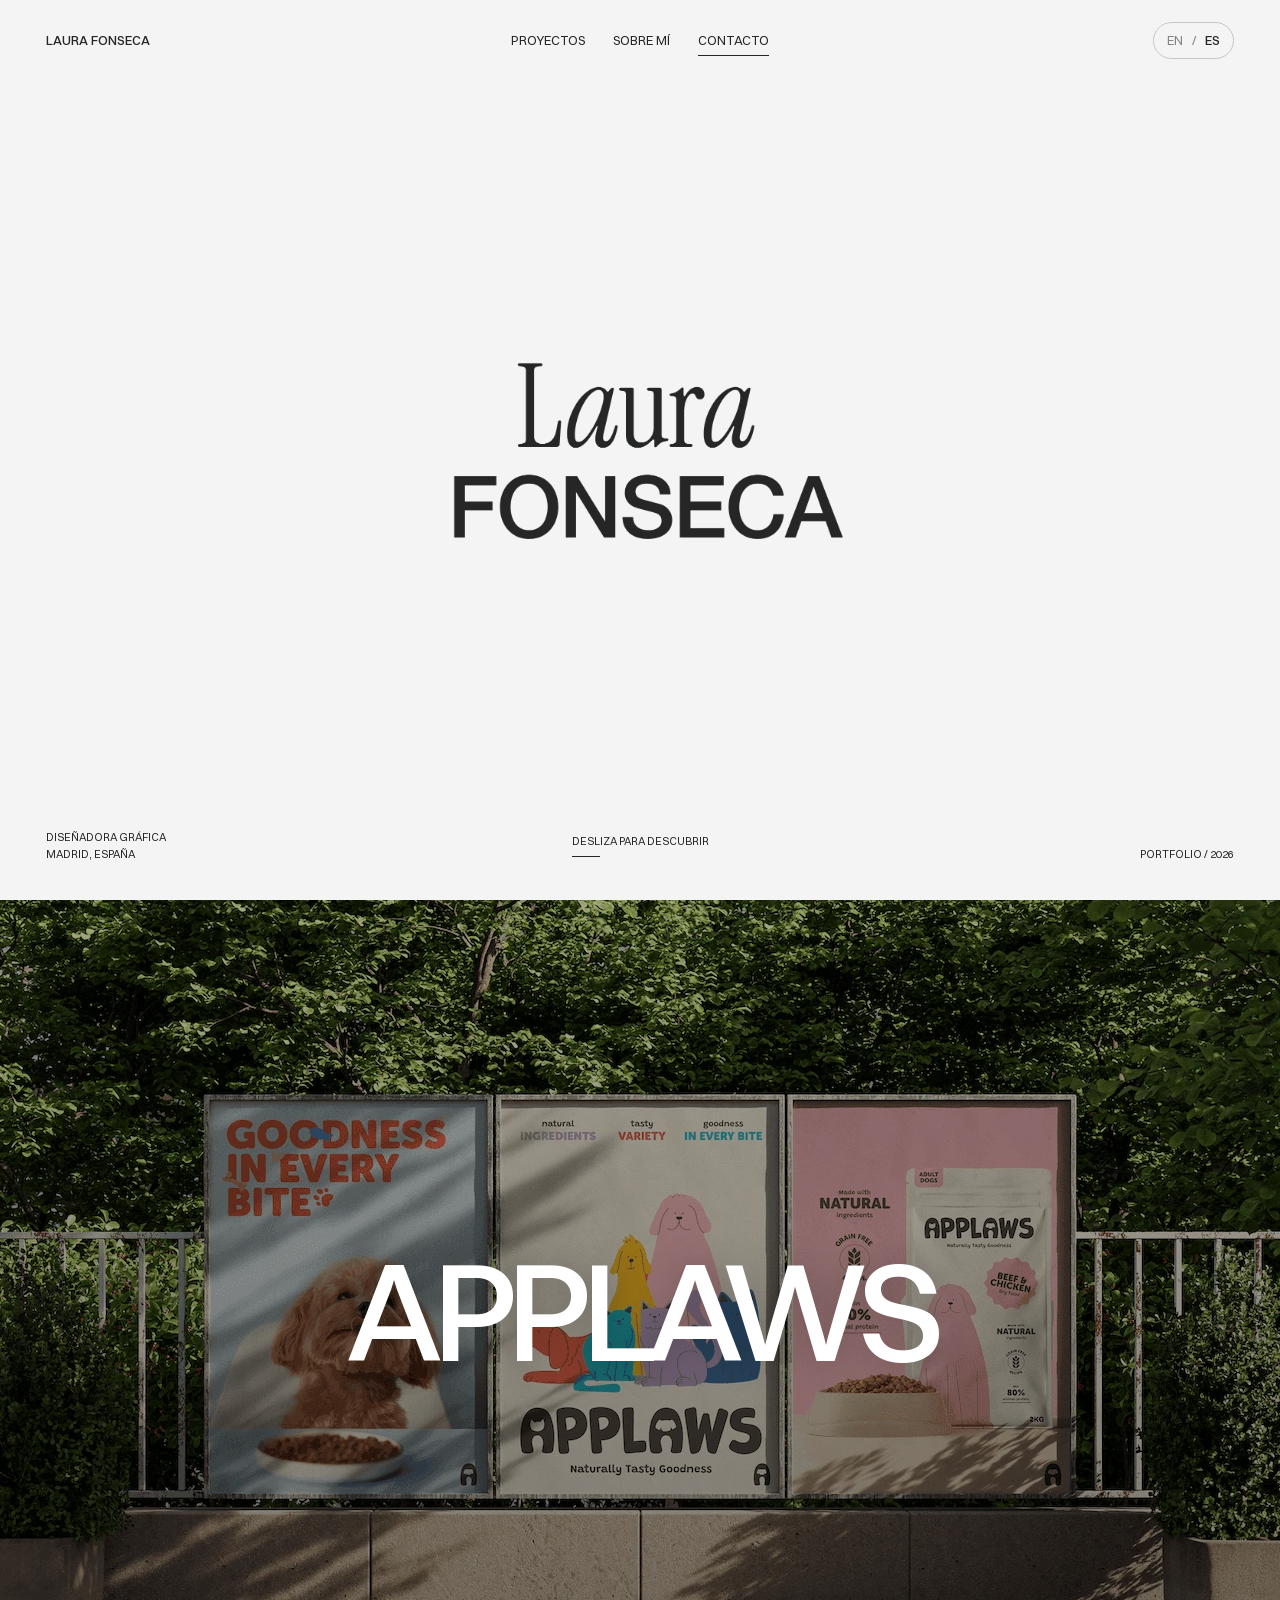
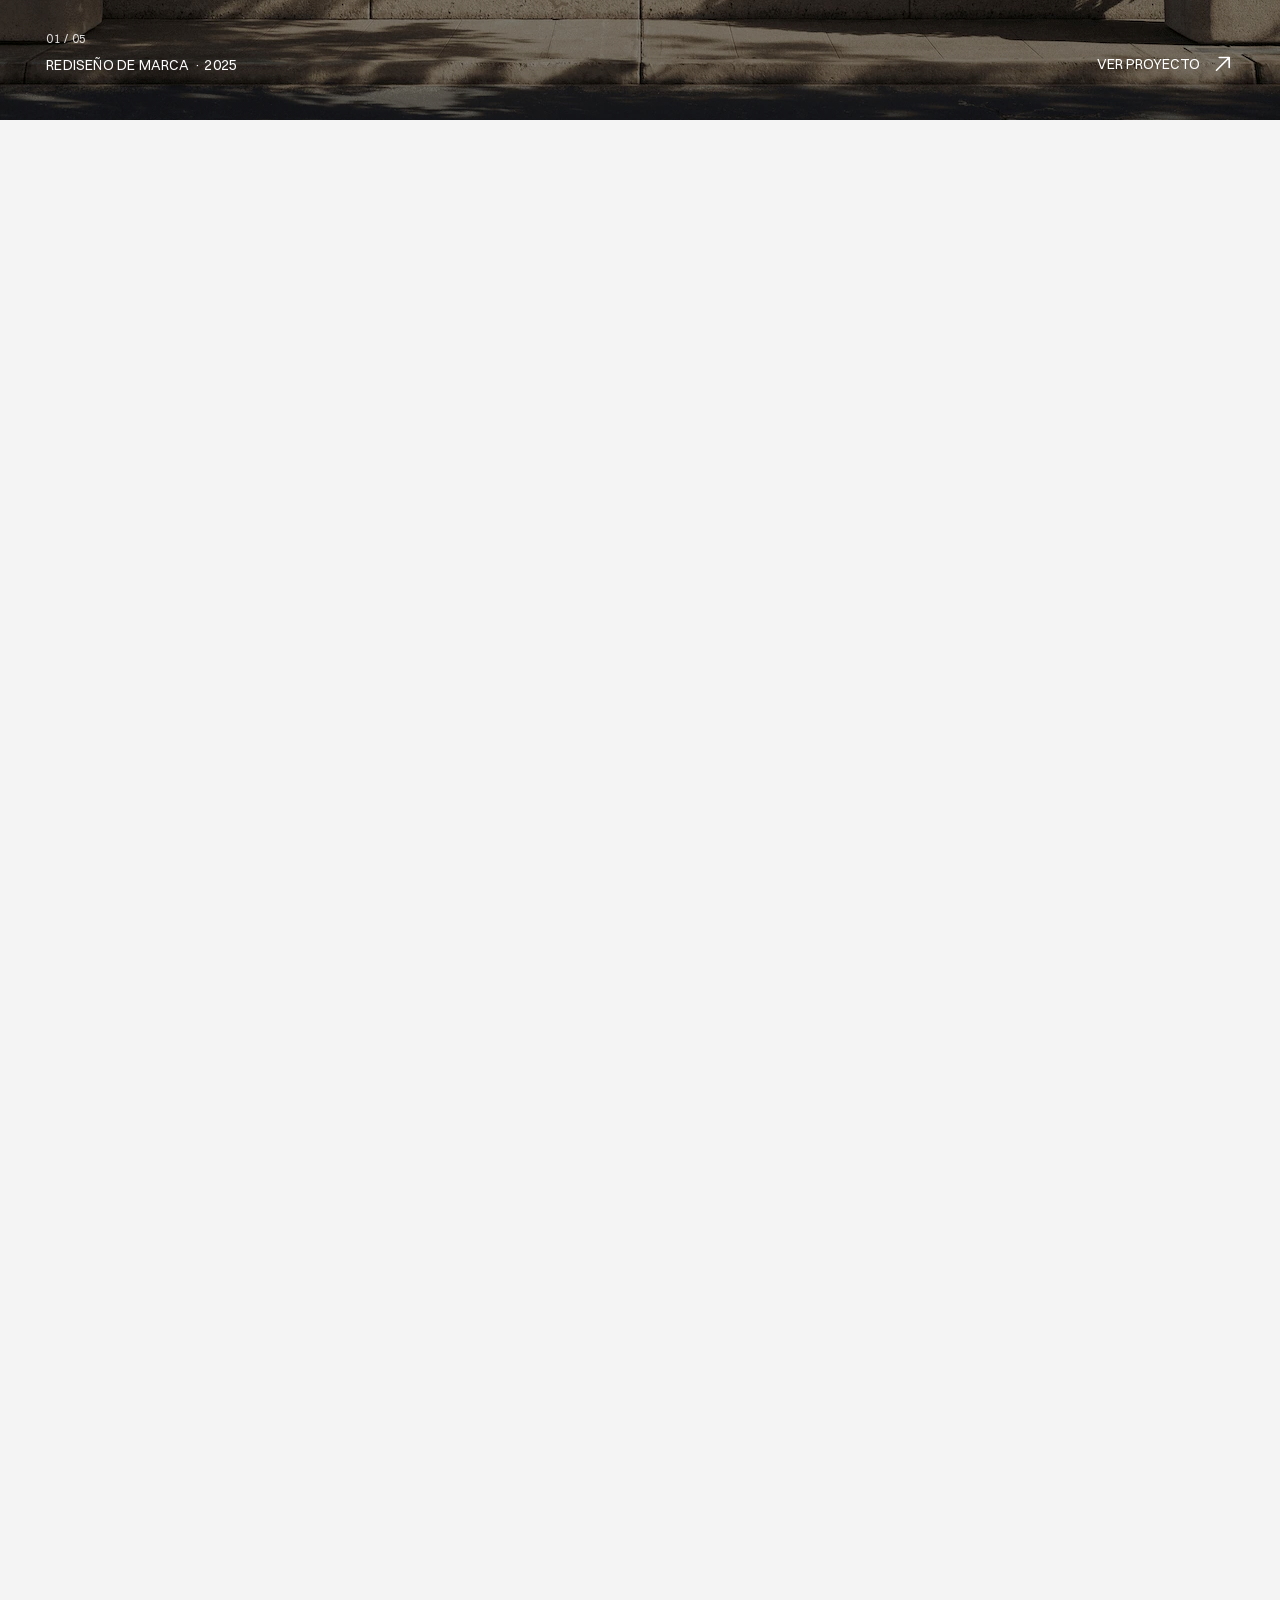
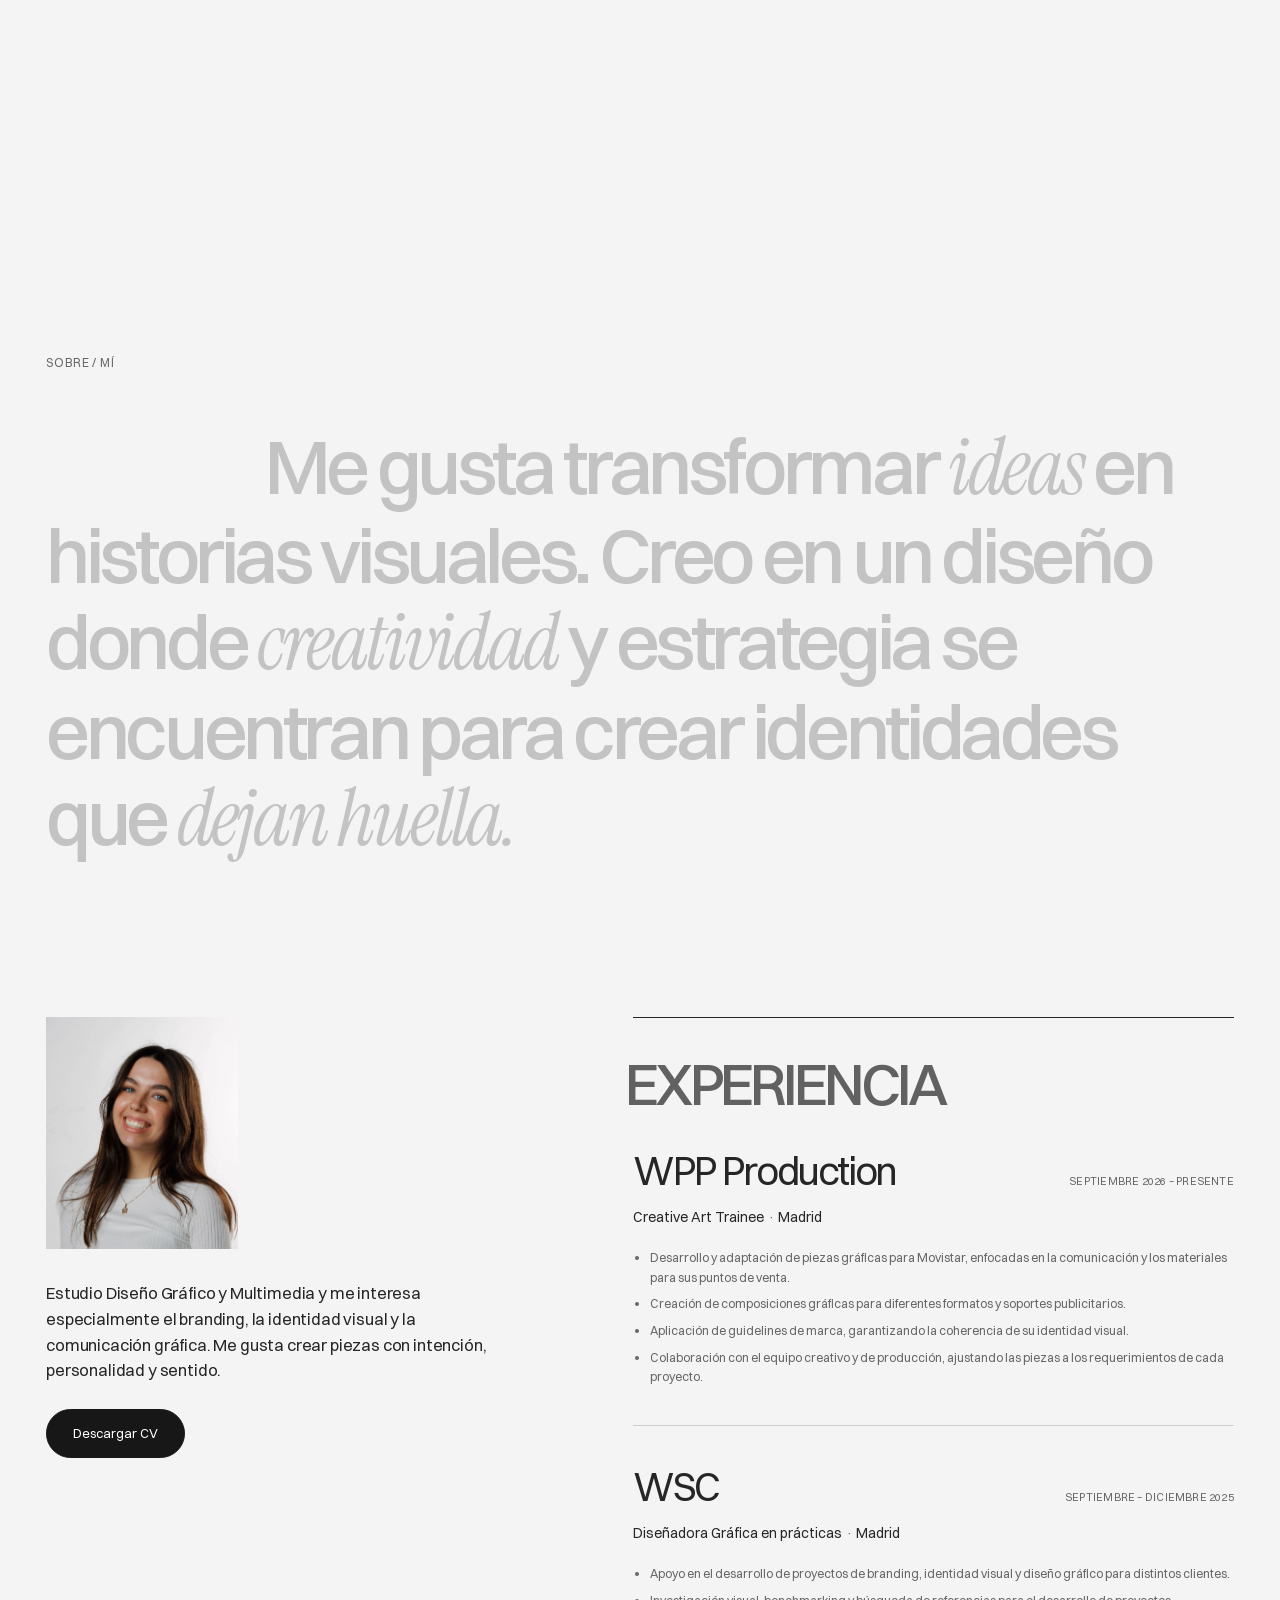
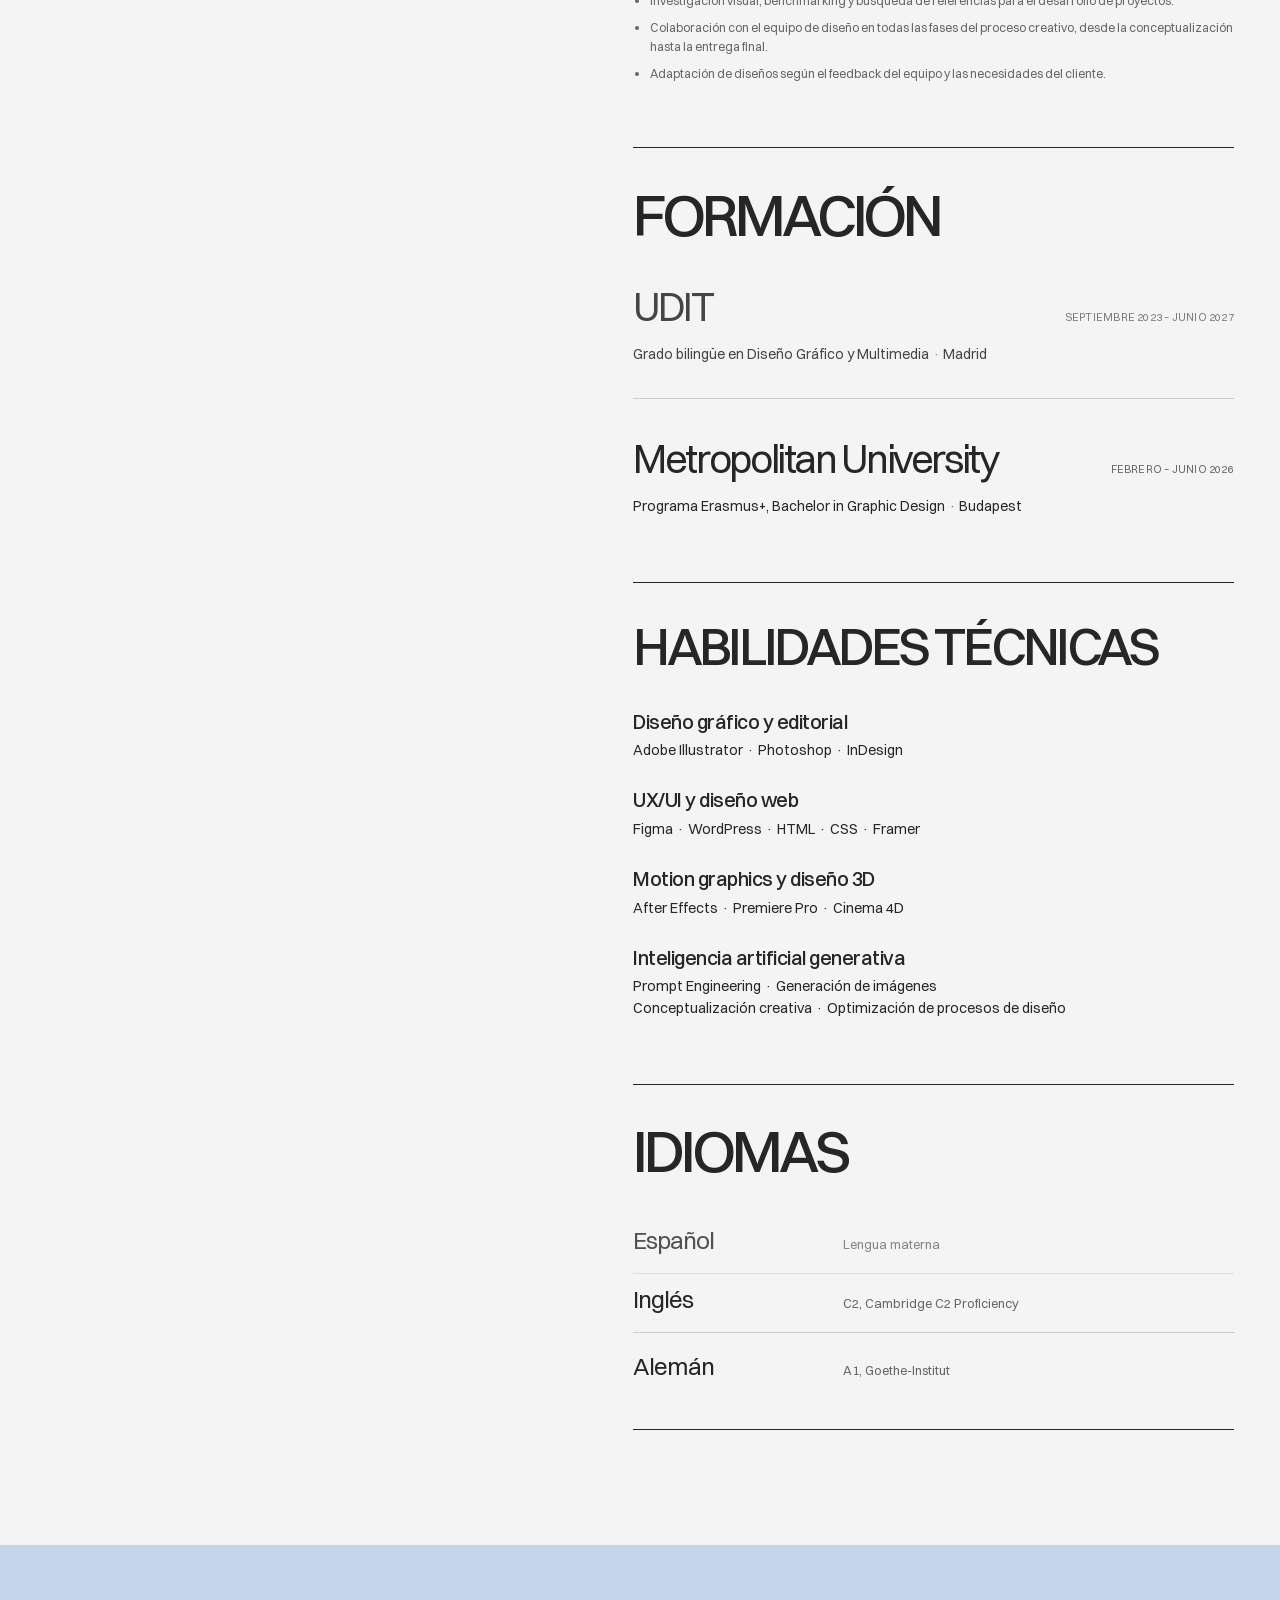
==== commit 1f1d643d: "Match technical skills section to bilingual CV" ====
--- a/es/index.html
+++ b/es/index.html
@@ -1,2 +1,2 @@
 <!doctype html>
-<html lang="es"><head><meta charset="utf-8"><meta name="viewport" content="width=device-width,initial-scale=1"><title>Laura Fonseca — Diseñadora gráfica</title><meta name="description" content="Laura Fonseca, diseñadora gráfica en Madrid y Creative Art Trainee en WPP Production. Portfolio de branding, identidad visual, comunicación gráfica, diseño expositivo y editorial."><meta name="robots" content="index,follow,max-image-preview:large"><meta name="theme-color" content="#f4f4f4"><meta property="og:type" content="website"><meta property="og:title" content="Laura Fonseca — Diseñadora gráfica"><meta property="og:description" content="Laura Fonseca, diseñadora gráfica en Madrid y Creative Art Trainee en WPP Production. Portfolio de branding, identidad visual, comunicación gráfica, diseño expositivo y editorial."><meta property="og:locale" content="es_ES"><meta property="og:image" content="../assets/social-preview.jpg"><meta property="og:image:alt" content="Laura Fonseca — graphic design portfolio"><meta name="twitter:card" content="summary_large_image"><link rel="alternate" hreflang="es" href="index.html"><link rel="alternate" hreflang="en" href="../index.html"><link rel="icon" href="../assets/favicon.svg" type="image/svg+xml"><link rel="preload" href="../assets/fonts/switzer-400.woff2" as="font" type="font/woff2" crossorigin><link rel="preconnect" href="https://fonts.googleapis.com"><link rel="preconnect" href="https://fonts.gstatic.com" crossorigin><link href="https://fonts.googleapis.com/css2?family=Instrument+Serif:ital@1&amp;display=swap" rel="stylesheet"><link rel="preload" as="image" media="(max-width:700px)" href="../assets/images/hero-thumbs/dicho-y-hecho/02-book-covers-mockup.webp"><link rel="preload" as="image" media="(min-width:701px) and (hover:hover) and (pointer:fine)" href="../assets/images/hero-thumbs/creative-selection-1.webp"><link rel="stylesheet" href="../style.css"><script src="../script.js" defer></script><script type="application/ld+json">{"@context":"https://schema.org","@type":"Person","name":"Laura Fonseca","jobTitle":"Diseñadora gráfica","sameAs":["https://www.instagram.com/laurafonseca.design/","https://www.linkedin.com/in/laura-fonseca-ort%C3%A9s-6abb1227b/"],"knowsAbout":["Diseño gráfico","Branding","Identidad visual","Comunicación gráfica","Diseño editorial"],"email":"mailto:laurafonortes@gmail.com"}</script></head><body id="top"><a class="skip" href="#main">Saltar al contenido</a><header class="site-header"><a class="wordmark" href="index.html#hero" aria-label="Laura Fonseca — Proyectos">Laura Fonseca</a><nav class="desktop-nav" aria-label="Principal"><a href="index.html#works">Proyectos</a><a href="index.html#about">Sobre mí</a><a href="index.html#contact">Contacto</a></nav><div class="nav-actions"><a class="language-switch" href="../index.html" lang="en" hreflang="en" aria-label="Switch to English"><span class="">EN</span><span aria-hidden="true">/</span><span class="selected">ES</span></a><button class="menu-toggle" aria-expanded="false" aria-controls="mobile-nav">Menú <span aria-hidden="true">+</span></button></div><nav id="mobile-nav" class="mobile-nav" aria-label="Menú móvil" hidden><a href="index.html#works">Proyectos</a><a href="index.html#about">Sobre mí</a><a href="index.html#contact">Contacto</a></nav></header><div class="scroll-progress" aria-hidden="true"></div><main id="main"><section class="hero" id="hero" aria-label="Laura Fonseca"><h1 class="sr-only">Laura Fonseca — Diseñadora gráfica</h1><div class="hero-logo"><img class="" src="../assets/images/laura-fonseca-logo.webp" width="1270" height="463" alt="Laura Fonseca" decoding="async" fetchpriority="high"></div><div class="mobile-hero" aria-hidden="true"><img class="mobile-hero__name mobile-hero__name--laura" src="../assets/mobile-hero/laura.svg" width="391" height="139" alt="" draggable="false" decoding="async"><div class="mobile-hero__reel" data-images="../assets/images/hero-thumbs/dicho-y-hecho/02-book-covers-mockup.webp|../assets/images/hero-thumbs/palocleves/06-citylight-advertisement.webp|../assets/images/hero-thumbs/applaws/07-storefront-window-graphics.webp|../assets/images/hero-thumbs/nogue/07-open-magazine-mockup.webp|../assets/images/hero-thumbs/applaws/04-outdoor-brand-banner.webp|../assets/images/hero-thumbs/dicho-y-hecho/07-book-interior-layouts.webp|../assets/images/hero-thumbs/palocleves/01-exhibition-installation.webp|../assets/images/hero-thumbs/nogue/05-fashion-editorial-spread.webp"><img class="mobile-hero__slide is-active" src="../assets/images/hero-thumbs/dicho-y-hecho/02-book-covers-mockup.webp" width="2560" height="1706" alt="" draggable="false" decoding="async"><img class="mobile-hero__slide" alt="" draggable="false" decoding="async"></div><img class="mobile-hero__name mobile-hero__name--fonseca" src="../assets/mobile-hero/fonseca.svg" width="642" height="106" alt="" draggable="false" decoding="async"></div><div class="image-trail" aria-hidden="true" data-images="../assets/images/hero-thumbs/creative-selection-1.webp|../assets/images/hero-thumbs/applaws/03-brand-identity-overview.webp|../assets/images/hero-thumbs/palocleves/03-logo.webp|../assets/images/hero-thumbs/dicho-y-hecho/02-book-covers-mockup.webp|../assets/images/hero-thumbs/nogue/03-magazine-stack.webp|../assets/images/hero-thumbs/creative-selection-3.webp|../assets/images/hero-thumbs/applaws/09-branded-stationery.webp|../assets/images/hero-thumbs/palocleves/06-citylight-advertisement.webp|../assets/images/hero-thumbs/dicho-y-hecho/03-sevilla-book-cover.webp|../assets/images/hero-thumbs/nogue/06-advertising-spread.webp|../assets/images/hero-thumbs/creative-selection-4.webp|../assets/images/hero-thumbs/applaws/02-product-pouches.webp|../assets/images/hero-thumbs/palocleves/08-exhibition-wall-graphics.webp|../assets/images/hero-thumbs/dicho-y-hecho/05-mesa-book-cover.webp|../assets/images/hero-thumbs/nogue/08-typographic-editorial-spread.webp|../assets/images/hero-thumbs/creative-selection-5.webp|../assets/images/hero-thumbs/applaws/04-outdoor-brand-banner.webp|../assets/images/hero-thumbs/palocleves/09-artwork-labels.webp|../assets/images/hero-thumbs/dicho-y-hecho/08-open-book-and-bookmark.webp|../assets/images/hero-thumbs/nogue/07-open-magazine-mockup.webp"></div><div class="hero-bottom"><p>Diseñadora gráfica<br>Madrid, España</p><a class="scroll-link" href="#works">Desliza para descubrir </a><span class="hero-year">Portfolio / 2026</span></div></section><section id="works" class="works section project-showcase" aria-label="Proyectos seleccionados"><h2 class="sr-only">Proyectos seleccionados</h2><div class="project-showcase__stage"><article class="project-showcase__panel" data-project-index="0" style="--panel-order:0"><a class="project-showcase__link" href="applaws.html" aria-label="Ver proyecto: APPLAWS"><img class="project-showcase__image" src="../assets/images/applaws-07.webp" width="1280" height="960" alt="" decoding="async" loading="lazy" fetchpriority="low"><span class="project-showcase__shade" aria-hidden="true"></span><span class="project-showcase__center"><h3 class="project-showcase__name">APPLAWS</h3></span><span class="project-showcase__info"><span class="project-showcase__index">01 / 05</span><span class="project-showcase__category">Rediseño de marca · 2025</span></span><span class="project-showcase__action" aria-hidden="true">Ver proyecto <svg class="project-showcase__arrow" xmlns="http://www.w3.org/2000/svg" viewBox="0 0 24 24" width="22" height="22" fill="none" stroke="currentColor" stroke-width="1.8" stroke-linecap="round" stroke-linejoin="round" focusable="false"><path d="M5 19 19 5M8 5h11v11"/></svg></span></a></article><article class="project-showcase__panel" data-project-index="1" style="--panel-order:1"><a class="project-showcase__link" href="palocleves.html" aria-label="Ver proyecto: PALÓCLEVES"><img class="project-showcase__image" src="../assets/images/palocleves/05-outdoor-street-banner.webp" width="1920" height="1440" alt="" decoding="async" loading="lazy"><span class="project-showcase__shade" aria-hidden="true"></span><span class="project-showcase__center"><h3 class="project-showcase__name">PALÓCLEVES</h3></span><span class="project-showcase__info"><span class="project-showcase__index">02 / 05</span><span class="project-showcase__category">Identidad / Diseño expositivo · 2026</span></span><span class="project-showcase__action" aria-hidden="true">Ver proyecto <svg class="project-showcase__arrow" xmlns="http://www.w3.org/2000/svg" viewBox="0 0 24 24" width="22" height="22" fill="none" stroke="currentColor" stroke-width="1.8" stroke-linecap="round" stroke-linejoin="round" focusable="false"><path d="M5 19 19 5M8 5h11v11"/></svg></span></a></article><article class="project-showcase__panel" data-project-index="2" style="--panel-order:2"><a class="project-showcase__link" href="dicho-y-hecho.html" aria-label="Ver proyecto: DICHO Y HECHO"><img class="project-showcase__image" src="../assets/images/dicho-y-hecho-cover.webp" width="1920" height="1440" alt="" decoding="async" loading="lazy"><span class="project-showcase__shade" aria-hidden="true"></span><span class="project-showcase__center"><h3 class="project-showcase__name">DICHO Y HECHO</h3></span><span class="project-showcase__info"><span class="project-showcase__index">03 / 05</span><span class="project-showcase__category">Diseño editorial · 2026</span></span><span class="project-showcase__action" aria-hidden="true">Ver proyecto <svg class="project-showcase__arrow" xmlns="http://www.w3.org/2000/svg" viewBox="0 0 24 24" width="22" height="22" fill="none" stroke="currentColor" stroke-width="1.8" stroke-linecap="round" stroke-linejoin="round" focusable="false"><path d="M5 19 19 5M8 5h11v11"/></svg></span></a></article><article class="project-showcase__panel" data-project-index="3" style="--panel-order:3"><a class="project-showcase__link" href="nogue.html" aria-label="Ver proyecto: NOGUE"><img class="project-showcase__image" src="../assets/images/nogue-cover.webp" width="1555" height="1160" alt="" decoding="async" loading="lazy"><span class="project-showcase__shade" aria-hidden="true"></span><span class="project-showcase__center"><h3 class="project-showcase__name">NOGUE</h3></span><span class="project-showcase__info"><span class="project-showcase__index">04 / 05</span><span class="project-showcase__category">Diseño editorial · 2025</span></span><span class="project-showcase__action" aria-hidden="true">Ver proyecto <svg class="project-showcase__arrow" xmlns="http://www.w3.org/2000/svg" viewBox="0 0 24 24" width="22" height="22" fill="none" stroke="currentColor" stroke-width="1.8" stroke-linecap="round" stroke-linejoin="round" focusable="false"><path d="M5 19 19 5M8 5h11v11"/></svg></span></a></article><article class="project-showcase__panel" data-project-index="4" style="--panel-order:4"><a class="project-showcase__link" href="monk.html" aria-label="Ver proyecto: MONK"><img class="project-showcase__image" src="../assets/images/monk/05-cocktail-menu.webp" width="1280" height="960" alt="" decoding="async" loading="lazy"><span class="project-showcase__shade" aria-hidden="true"></span><span class="project-showcase__center"><h3 class="project-showcase__name">MONK</h3></span><span class="project-showcase__info"><span class="project-showcase__index">05 / 05</span><span class="project-showcase__category">Identidad visual / Ilustración · 2024</span></span><span class="project-showcase__action" aria-hidden="true">Ver proyecto <svg class="project-showcase__arrow" xmlns="http://www.w3.org/2000/svg" viewBox="0 0 24 24" width="22" height="22" fill="none" stroke="currentColor" stroke-width="1.8" stroke-linecap="round" stroke-linejoin="round" focusable="false"><path d="M5 19 19 5M8 5h11v11"/></svg></span></a></article></div></section><section id="about" class="about section"><div class="about-statement"><p class="about-eyebrow">SOBRE / MÍ</p><h2 class="about-manifesto">Me gusta transformar <em>ideas</em> en historias visuales. Creo en un diseño donde <em>creatividad</em> y estrategia se encuentran para crear identidades que <em>dejan huella.</em></h2></div><div class="about-details"><div class="about-intro reveal"><img class="portrait" src="../assets/images/laura-fonseca-portrait.webp" width="1651" height="1920" alt="Laura Fonseca" decoding="async" loading="lazy"><p class="bio">Estudio Diseño Gráfico y Multimedia y me interesa especialmente el branding, la identidad visual y la comunicación gráfica. Me gusta crear piezas con intención, personalidad y sentido.</p><a class="download-button" href="../assets/documents/LauraFonseca_CV_Español.pdf" download>Descargar CV </a></div><div class="typecv reveal"><section class="typecv-part typecv-part--experience" aria-labelledby="es-typecv-experience"><header class="typecv-part__header"><h3 id="es-typecv-experience">EXPERIENCIA</h3></header><div class="typecv-part__body"><article class="typecv-entry"><div class="typecv-entry__heading"><h4>WPP Production</h4><span class="typecv-date">Septiembre 2026 – Presente</span></div><p class="typecv-subline">Creative Art Trainee<span aria-hidden="true"> · </span>Madrid</p><ul class="typecv-notes"><li>Desarrollo y adaptación de piezas gráficas para Movistar, enfocadas en la comunicación y los materiales para sus puntos de venta.</li><li>Creación de composiciones gráficas para diferentes formatos y soportes publicitarios.</li><li>Aplicación de guidelines de marca, garantizando la coherencia de su identidad visual.</li><li>Colaboración con el equipo creativo y de producción, ajustando las piezas a los requerimientos de cada proyecto.</li></ul></article><article class="typecv-entry"><div class="typecv-entry__heading"><h4>WSC</h4><span class="typecv-date">Septiembre – diciembre 2025</span></div><p class="typecv-subline">Diseñadora Gráfica en prácticas<span aria-hidden="true"> · </span>Madrid</p><ul class="typecv-notes"><li>Apoyo en el desarrollo de proyectos de branding, identidad visual y diseño gráfico para distintos clientes.</li><li>Investigación visual, benchmarking y búsqueda de referencias para el desarrollo de proyectos.</li><li>Colaboración con el equipo de diseño en todas las fases del proceso creativo, desde la conceptualización hasta la entrega final.</li><li>Adaptación de diseños según el feedback del equipo y las necesidades del cliente.</li></ul></article></div></section><section class="typecv-part typecv-part--education" aria-labelledby="es-typecv-education"><header class="typecv-part__header"><h3 id="es-typecv-education">FORMACIÓN</h3></header><div class="typecv-part__body"><article class="typecv-entry"><div class="typecv-entry__heading"><h4>UDIT</h4><span class="typecv-date">Septiembre 2023 – junio 2027</span></div><p class="typecv-subline">Grado bilingüe en Diseño Gráfico y Multimedia<span aria-hidden="true"> · </span>Madrid</p></article><article class="typecv-entry"><div class="typecv-entry__heading"><h4>Metropolitan University</h4><span class="typecv-date">Febrero – junio 2026</span></div><p class="typecv-subline">Programa Erasmus+, Bachelor in Graphic Design<span aria-hidden="true"> · </span>Budapest</p></article></div></section><section class="typecv-part typecv-part--tools" aria-labelledby="es-typecv-tools"><header class="typecv-part__header"><h3 id="es-typecv-tools">HERRAMIENTAS</h3></header><div class="typecv-part__body"><ul class="typecv-tools"><li>Adobe Illustrator</li><li>Adobe Photoshop</li><li>Adobe InDesign</li><li>Figma</li><li>WordPress</li><li>HTML</li><li>CSS</li><li>Framer</li><li>After Effects</li><li>Premiere Pro</li><li>Cinema 4D</li></ul></div></section><section class="typecv-part typecv-part--skills" aria-labelledby="es-typecv-skills"><header class="typecv-part__header"><h3 id="es-typecv-skills">IA GENERATIVA</h3></header><div class="typecv-part__body"><ul class="typecv-skills"><li>Prompt Engineering</li><li>Generación de imágenes</li><li>Conceptualización creativa</li><li>Optimización de procesos de diseño</li></ul></div></section><section class="typecv-part typecv-part--languages" aria-labelledby="es-typecv-languages"><header class="typecv-part__header"><h3 id="es-typecv-languages">IDIOMAS</h3></header><div class="typecv-part__body"><dl class="typecv-languages"><div class="typecv-language"><dt>Español</dt><dd>Lengua materna</dd></div><div class="typecv-language"><dt>Inglés</dt><dd>C2, Cambridge C2 Proficiency</dd></div><div class="typecv-language"><dt>Alemán</dt><dd>A1, Goethe-Institut</dd></div></dl></div></section></div></div></section></main><section id="contact" class="footer-reveal" aria-label="Contacto"><div class="footer-reveal__stage"><div class="footer-reveal__surface"><div class="contact section"><p class="eyebrow">Contacto</p><a class="contact-title" href="mailto:laurafonortes@gmail.com"><h2>CONECTA<br>CONMIGO</h2></a></div><footer class="footer"><div class="socials"><a href="https://www.instagram.com/laurafonseca.design/" target="_blank" rel="noopener noreferrer">Instagram </a><a href="https://www.linkedin.com/in/laura-fonseca-ort%C3%A9s-6abb1227b/" target="_blank" rel="noopener noreferrer">LinkedIn </a><a href="mailto:laurafonortes@gmail.com">Mail </a></div><div class="footer-bottom"><span>© 2026 Laura Fonseca</span><a href="#top">Volver arriba </a></div></footer></div></div></section></body></html>+<html lang="es"><head><meta charset="utf-8"><meta name="viewport" content="width=device-width,initial-scale=1"><title>Laura Fonseca — Diseñadora gráfica</title><meta name="description" content="Laura Fonseca, diseñadora gráfica en Madrid y Creative Art Trainee en WPP Production. Portfolio de branding, identidad visual, comunicación gráfica, diseño expositivo y editorial."><meta name="robots" content="index,follow,max-image-preview:large"><meta name="theme-color" content="#f4f4f4"><meta property="og:type" content="website"><meta property="og:title" content="Laura Fonseca — Diseñadora gráfica"><meta property="og:description" content="Laura Fonseca, diseñadora gráfica en Madrid y Creative Art Trainee en WPP Production. Portfolio de branding, identidad visual, comunicación gráfica, diseño expositivo y editorial."><meta property="og:locale" content="es_ES"><meta property="og:image" content="../assets/social-preview.jpg"><meta property="og:image:alt" content="Laura Fonseca — graphic design portfolio"><meta name="twitter:card" content="summary_large_image"><link rel="alternate" hreflang="es" href="index.html"><link rel="alternate" hreflang="en" href="../index.html"><link rel="icon" href="../assets/favicon.svg" type="image/svg+xml"><link rel="preload" href="../assets/fonts/switzer-400.woff2" as="font" type="font/woff2" crossorigin><link rel="preconnect" href="https://fonts.googleapis.com"><link rel="preconnect" href="https://fonts.gstatic.com" crossorigin><link href="https://fonts.googleapis.com/css2?family=Instrument+Serif:ital@1&amp;display=swap" rel="stylesheet"><link rel="preload" as="image" media="(max-width:700px)" href="../assets/images/hero-thumbs/dicho-y-hecho/02-book-covers-mockup.webp"><link rel="preload" as="image" media="(min-width:701px) and (hover:hover) and (pointer:fine)" href="../assets/images/hero-thumbs/creative-selection-1.webp"><link rel="stylesheet" href="../style.css"><script src="../script.js" defer></script><script type="application/ld+json">{"@context":"https://schema.org","@type":"Person","name":"Laura Fonseca","jobTitle":"Diseñadora gráfica","sameAs":["https://www.instagram.com/laurafonseca.design/","https://www.linkedin.com/in/laura-fonseca-ort%C3%A9s-6abb1227b/"],"knowsAbout":["Diseño gráfico","Branding","Identidad visual","Comunicación gráfica","Diseño editorial"],"email":"mailto:laurafonortes@gmail.com"}</script></head><body id="top"><a class="skip" href="#main">Saltar al contenido</a><header class="site-header"><a class="wordmark" href="index.html#hero" aria-label="Laura Fonseca — Proyectos">Laura Fonseca</a><nav class="desktop-nav" aria-label="Principal"><a href="index.html#works">Proyectos</a><a href="index.html#about">Sobre mí</a><a href="index.html#contact">Contacto</a></nav><div class="nav-actions"><a class="language-switch" href="../index.html" lang="en" hreflang="en" aria-label="Switch to English"><span class="">EN</span><span aria-hidden="true">/</span><span class="selected">ES</span></a><button class="menu-toggle" aria-expanded="false" aria-controls="mobile-nav">Menú <span aria-hidden="true">+</span></button></div><nav id="mobile-nav" class="mobile-nav" aria-label="Menú móvil" hidden><a href="index.html#works">Proyectos</a><a href="index.html#about">Sobre mí</a><a href="index.html#contact">Contacto</a></nav></header><div class="scroll-progress" aria-hidden="true"></div><main id="main"><section class="hero" id="hero" aria-label="Laura Fonseca"><h1 class="sr-only">Laura Fonseca — Diseñadora gráfica</h1><div class="hero-logo"><img class="" src="../assets/images/laura-fonseca-logo.webp" width="1270" height="463" alt="Laura Fonseca" decoding="async" fetchpriority="high"></div><div class="mobile-hero" aria-hidden="true"><img class="mobile-hero__name mobile-hero__name--laura" src="../assets/mobile-hero/laura.svg" width="391" height="139" alt="" draggable="false" decoding="async"><div class="mobile-hero__reel" data-images="../assets/images/hero-thumbs/dicho-y-hecho/02-book-covers-mockup.webp|../assets/images/hero-thumbs/palocleves/06-citylight-advertisement.webp|../assets/images/hero-thumbs/applaws/07-storefront-window-graphics.webp|../assets/images/hero-thumbs/nogue/07-open-magazine-mockup.webp|../assets/images/hero-thumbs/applaws/04-outdoor-brand-banner.webp|../assets/images/hero-thumbs/dicho-y-hecho/07-book-interior-layouts.webp|../assets/images/hero-thumbs/palocleves/01-exhibition-installation.webp|../assets/images/hero-thumbs/nogue/05-fashion-editorial-spread.webp"><img class="mobile-hero__slide is-active" src="../assets/images/hero-thumbs/dicho-y-hecho/02-book-covers-mockup.webp" width="2560" height="1706" alt="" draggable="false" decoding="async"><img class="mobile-hero__slide" alt="" draggable="false" decoding="async"></div><img class="mobile-hero__name mobile-hero__name--fonseca" src="../assets/mobile-hero/fonseca.svg" width="642" height="106" alt="" draggable="false" decoding="async"></div><div class="image-trail" aria-hidden="true" data-images="../assets/images/hero-thumbs/creative-selection-1.webp|../assets/images/hero-thumbs/applaws/03-brand-identity-overview.webp|../assets/images/hero-thumbs/palocleves/03-logo.webp|../assets/images/hero-thumbs/dicho-y-hecho/02-book-covers-mockup.webp|../assets/images/hero-thumbs/nogue/03-magazine-stack.webp|../assets/images/hero-thumbs/creative-selection-3.webp|../assets/images/hero-thumbs/applaws/09-branded-stationery.webp|../assets/images/hero-thumbs/palocleves/06-citylight-advertisement.webp|../assets/images/hero-thumbs/dicho-y-hecho/03-sevilla-book-cover.webp|../assets/images/hero-thumbs/nogue/06-advertising-spread.webp|../assets/images/hero-thumbs/creative-selection-4.webp|../assets/images/hero-thumbs/applaws/02-product-pouches.webp|../assets/images/hero-thumbs/palocleves/08-exhibition-wall-graphics.webp|../assets/images/hero-thumbs/dicho-y-hecho/05-mesa-book-cover.webp|../assets/images/hero-thumbs/nogue/08-typographic-editorial-spread.webp|../assets/images/hero-thumbs/creative-selection-5.webp|../assets/images/hero-thumbs/applaws/04-outdoor-brand-banner.webp|../assets/images/hero-thumbs/palocleves/09-artwork-labels.webp|../assets/images/hero-thumbs/dicho-y-hecho/08-open-book-and-bookmark.webp|../assets/images/hero-thumbs/nogue/07-open-magazine-mockup.webp"></div><div class="hero-bottom"><p>Diseñadora gráfica<br>Madrid, España</p><a class="scroll-link" href="#works">Desliza para descubrir </a><span class="hero-year">Portfolio / 2026</span></div></section><section id="works" class="works section project-showcase" aria-label="Proyectos seleccionados"><h2 class="sr-only">Proyectos seleccionados</h2><div class="project-showcase__stage"><article class="project-showcase__panel" data-project-index="0" style="--panel-order:0"><a class="project-showcase__link" href="applaws.html" aria-label="Ver proyecto: APPLAWS"><img class="project-showcase__image" src="../assets/images/applaws-07.webp" width="1280" height="960" alt="" decoding="async" loading="lazy" fetchpriority="low"><span class="project-showcase__shade" aria-hidden="true"></span><span class="project-showcase__center"><h3 class="project-showcase__name">APPLAWS</h3></span><span class="project-showcase__info"><span class="project-showcase__index">01 / 05</span><span class="project-showcase__category">Rediseño de marca · 2025</span></span><span class="project-showcase__action" aria-hidden="true">Ver proyecto <svg class="project-showcase__arrow" xmlns="http://www.w3.org/2000/svg" viewBox="0 0 24 24" width="22" height="22" fill="none" stroke="currentColor" stroke-width="1.8" stroke-linecap="round" stroke-linejoin="round" focusable="false"><path d="M5 19 19 5M8 5h11v11"/></svg></span></a></article><article class="project-showcase__panel" data-project-index="1" style="--panel-order:1"><a class="project-showcase__link" href="palocleves.html" aria-label="Ver proyecto: PALÓCLEVES"><img class="project-showcase__image" src="../assets/images/palocleves/05-outdoor-street-banner.webp" width="1920" height="1440" alt="" decoding="async" loading="lazy"><span class="project-showcase__shade" aria-hidden="true"></span><span class="project-showcase__center"><h3 class="project-showcase__name">PALÓCLEVES</h3></span><span class="project-showcase__info"><span class="project-showcase__index">02 / 05</span><span class="project-showcase__category">Identidad / Diseño expositivo · 2026</span></span><span class="project-showcase__action" aria-hidden="true">Ver proyecto <svg class="project-showcase__arrow" xmlns="http://www.w3.org/2000/svg" viewBox="0 0 24 24" width="22" height="22" fill="none" stroke="currentColor" stroke-width="1.8" stroke-linecap="round" stroke-linejoin="round" focusable="false"><path d="M5 19 19 5M8 5h11v11"/></svg></span></a></article><article class="project-showcase__panel" data-project-index="2" style="--panel-order:2"><a class="project-showcase__link" href="dicho-y-hecho.html" aria-label="Ver proyecto: DICHO Y HECHO"><img class="project-showcase__image" src="../assets/images/dicho-y-hecho-cover.webp" width="1920" height="1440" alt="" decoding="async" loading="lazy"><span class="project-showcase__shade" aria-hidden="true"></span><span class="project-showcase__center"><h3 class="project-showcase__name">DICHO Y HECHO</h3></span><span class="project-showcase__info"><span class="project-showcase__index">03 / 05</span><span class="project-showcase__category">Diseño editorial · 2026</span></span><span class="project-showcase__action" aria-hidden="true">Ver proyecto <svg class="project-showcase__arrow" xmlns="http://www.w3.org/2000/svg" viewBox="0 0 24 24" width="22" height="22" fill="none" stroke="currentColor" stroke-width="1.8" stroke-linecap="round" stroke-linejoin="round" focusable="false"><path d="M5 19 19 5M8 5h11v11"/></svg></span></a></article><article class="project-showcase__panel" data-project-index="3" style="--panel-order:3"><a class="project-showcase__link" href="nogue.html" aria-label="Ver proyecto: NOGUE"><img class="project-showcase__image" src="../assets/images/nogue-cover.webp" width="1555" height="1160" alt="" decoding="async" loading="lazy"><span class="project-showcase__shade" aria-hidden="true"></span><span class="project-showcase__center"><h3 class="project-showcase__name">NOGUE</h3></span><span class="project-showcase__info"><span class="project-showcase__index">04 / 05</span><span class="project-showcase__category">Diseño editorial · 2025</span></span><span class="project-showcase__action" aria-hidden="true">Ver proyecto <svg class="project-showcase__arrow" xmlns="http://www.w3.org/2000/svg" viewBox="0 0 24 24" width="22" height="22" fill="none" stroke="currentColor" stroke-width="1.8" stroke-linecap="round" stroke-linejoin="round" focusable="false"><path d="M5 19 19 5M8 5h11v11"/></svg></span></a></article><article class="project-showcase__panel" data-project-index="4" style="--panel-order:4"><a class="project-showcase__link" href="monk.html" aria-label="Ver proyecto: MONK"><img class="project-showcase__image" src="../assets/images/monk/05-cocktail-menu.webp" width="1280" height="960" alt="" decoding="async" loading="lazy"><span class="project-showcase__shade" aria-hidden="true"></span><span class="project-showcase__center"><h3 class="project-showcase__name">MONK</h3></span><span class="project-showcase__info"><span class="project-showcase__index">05 / 05</span><span class="project-showcase__category">Identidad visual / Ilustración · 2024</span></span><span class="project-showcase__action" aria-hidden="true">Ver proyecto <svg class="project-showcase__arrow" xmlns="http://www.w3.org/2000/svg" viewBox="0 0 24 24" width="22" height="22" fill="none" stroke="currentColor" stroke-width="1.8" stroke-linecap="round" stroke-linejoin="round" focusable="false"><path d="M5 19 19 5M8 5h11v11"/></svg></span></a></article></div></section><section id="about" class="about section"><div class="about-statement"><p class="about-eyebrow">SOBRE / MÍ</p><h2 class="about-manifesto">Me gusta transformar <em>ideas</em> en historias visuales. Creo en un diseño donde <em>creatividad</em> y estrategia se encuentran para crear identidades que <em>dejan huella.</em></h2></div><div class="about-details"><div class="about-intro reveal"><img class="portrait" src="../assets/images/laura-fonseca-portrait.webp" width="1651" height="1920" alt="Laura Fonseca" decoding="async" loading="lazy"><p class="bio">Estudio Diseño Gráfico y Multimedia y me interesa especialmente el branding, la identidad visual y la comunicación gráfica. Me gusta crear piezas con intención, personalidad y sentido.</p><a class="download-button" href="../assets/documents/LauraFonseca_CV_Español.pdf" download>Descargar CV </a></div><div class="typecv reveal"><section class="typecv-part typecv-part--experience" aria-labelledby="es-typecv-experience"><header class="typecv-part__header"><h3 id="es-typecv-experience">EXPERIENCIA</h3></header><div class="typecv-part__body"><article class="typecv-entry"><div class="typecv-entry__heading"><h4>WPP Production</h4><span class="typecv-date">Septiembre 2026 – Presente</span></div><p class="typecv-subline">Creative Art Trainee<span aria-hidden="true"> · </span>Madrid</p><ul class="typecv-notes"><li>Desarrollo y adaptación de piezas gráficas para Movistar, enfocadas en la comunicación y los materiales para sus puntos de venta.</li><li>Creación de composiciones gráficas para diferentes formatos y soportes publicitarios.</li><li>Aplicación de guidelines de marca, garantizando la coherencia de su identidad visual.</li><li>Colaboración con el equipo creativo y de producción, ajustando las piezas a los requerimientos de cada proyecto.</li></ul></article><article class="typecv-entry"><div class="typecv-entry__heading"><h4>WSC</h4><span class="typecv-date">Septiembre – diciembre 2025</span></div><p class="typecv-subline">Diseñadora Gráfica en prácticas<span aria-hidden="true"> · </span>Madrid</p><ul class="typecv-notes"><li>Apoyo en el desarrollo de proyectos de branding, identidad visual y diseño gráfico para distintos clientes.</li><li>Investigación visual, benchmarking y búsqueda de referencias para el desarrollo de proyectos.</li><li>Colaboración con el equipo de diseño en todas las fases del proceso creativo, desde la conceptualización hasta la entrega final.</li><li>Adaptación de diseños según el feedback del equipo y las necesidades del cliente.</li></ul></article></div></section><section class="typecv-part typecv-part--education" aria-labelledby="es-typecv-education"><header class="typecv-part__header"><h3 id="es-typecv-education">FORMACIÓN</h3></header><div class="typecv-part__body"><article class="typecv-entry"><div class="typecv-entry__heading"><h4>UDIT</h4><span class="typecv-date">Septiembre 2023 – junio 2027</span></div><p class="typecv-subline">Grado bilingüe en Diseño Gráfico y Multimedia<span aria-hidden="true"> · </span>Madrid</p></article><article class="typecv-entry"><div class="typecv-entry__heading"><h4>Metropolitan University</h4><span class="typecv-date">Febrero – junio 2026</span></div><p class="typecv-subline">Programa Erasmus+, Bachelor in Graphic Design<span aria-hidden="true"> · </span>Budapest</p></article></div></section><section class="typecv-part typecv-part--technical" aria-labelledby="es-typecv-technical"><header class="typecv-part__header"><h3 id="es-typecv-technical">HABILIDADES TÉCNICAS</h3></header><div class="typecv-part__body typecv-technical"><div class="typecv-technical__group"><h4>Diseño gráfico y editorial</h4><p>Adobe Illustrator · Photoshop · InDesign</p></div><div class="typecv-technical__group"><h4>UX/UI y diseño web</h4><p>Figma · WordPress · HTML · CSS · Framer</p></div><div class="typecv-technical__group"><h4>Motion graphics y diseño 3D</h4><p>After Effects · Premiere Pro · Cinema 4D</p></div><div class="typecv-technical__group"><h4>Inteligencia artificial generativa</h4><p>Prompt Engineering · Generación de imágenes<br>Conceptualización creativa · Optimización de procesos de diseño</p></div></div></section><section class="typecv-part typecv-part--languages" aria-labelledby="es-typecv-languages"><header class="typecv-part__header"><h3 id="es-typecv-languages">IDIOMAS</h3></header><div class="typecv-part__body"><dl class="typecv-languages"><div class="typecv-language"><dt>Español</dt><dd>Lengua materna</dd></div><div class="typecv-language"><dt>Inglés</dt><dd>C2, Cambridge C2 Proficiency</dd></div><div class="typecv-language"><dt>Alemán</dt><dd>A1, Goethe-Institut</dd></div></dl></div></section></div></div></section></main><section id="contact" class="footer-reveal" aria-label="Contacto"><div class="footer-reveal__stage"><div class="footer-reveal__surface"><div class="contact section"><p class="eyebrow">Contacto</p><a class="contact-title" href="mailto:laurafonortes@gmail.com"><h2>CONECTA<br>CONMIGO</h2></a></div><footer class="footer"><div class="socials"><a href="https://www.instagram.com/laurafonseca.design/" target="_blank" rel="noopener noreferrer">Instagram </a><a href="https://www.linkedin.com/in/laura-fonseca-ort%C3%A9s-6abb1227b/" target="_blank" rel="noopener noreferrer">LinkedIn </a><a href="mailto:laurafonortes@gmail.com">Mail </a></div><div class="footer-bottom"><span>© 2026 Laura Fonseca</span><a href="#top">Volver arriba </a></div></footer></div></div></section></body></html>
--- a/style.css
+++ b/style.css
@@ -515,3 +515,13 @@
 .project-credits__label{margin:0 0 8px;color:var(--muted);font-size:11px;line-height:1.4;letter-spacing:.04em;text-transform:uppercase}
 .project-credits__names{margin:0;color:var(--ink);font-size:12px;line-height:1.6;letter-spacing:0}
 @media(max-width:700px){.project-credits{margin-top:26px}}
+
+/* Technical skills — grouped editorial text, matching the CV. */
+.typecv-part--technical .typecv-part__header h3{max-width:100%;font-size:clamp(32px,4.1vw,68px);line-height:.98;overflow-wrap:normal}
+.typecv-technical{display:grid;gap:clamp(18px,2.1vw,30px)}
+.typecv-technical__group{min-width:0}
+.typecv-technical__group h4{margin:0 0 5px;font-weight:500;font-size:clamp(17px,1.55vw,24px);line-height:1.24;letter-spacing:-.025em;color:var(--ink)}
+.typecv-technical__group p{margin:0;font-size:clamp(13px,1.12vw,17px);line-height:1.55;color:var(--ink);overflow-wrap:break-word}
+.about-scroll-motion .about-details .typecv-technical__group[data-about-scroll]{transform:translate3d(0,calc((1 - var(--about-reveal, 0)) * 24px),0)}
+@media(max-width:700px){.typecv-part--technical .typecv-part__header h3{font-size:clamp(32px,8.6vw,56px)}.typecv-technical{gap:20px}.typecv-technical__group h4{font-size:19px}.typecv-technical__group p{font-size:14px}}
+@media(prefers-reduced-motion:reduce){.about-scroll-motion .about-details .typecv-technical__group[data-about-scroll]{transform:none}}
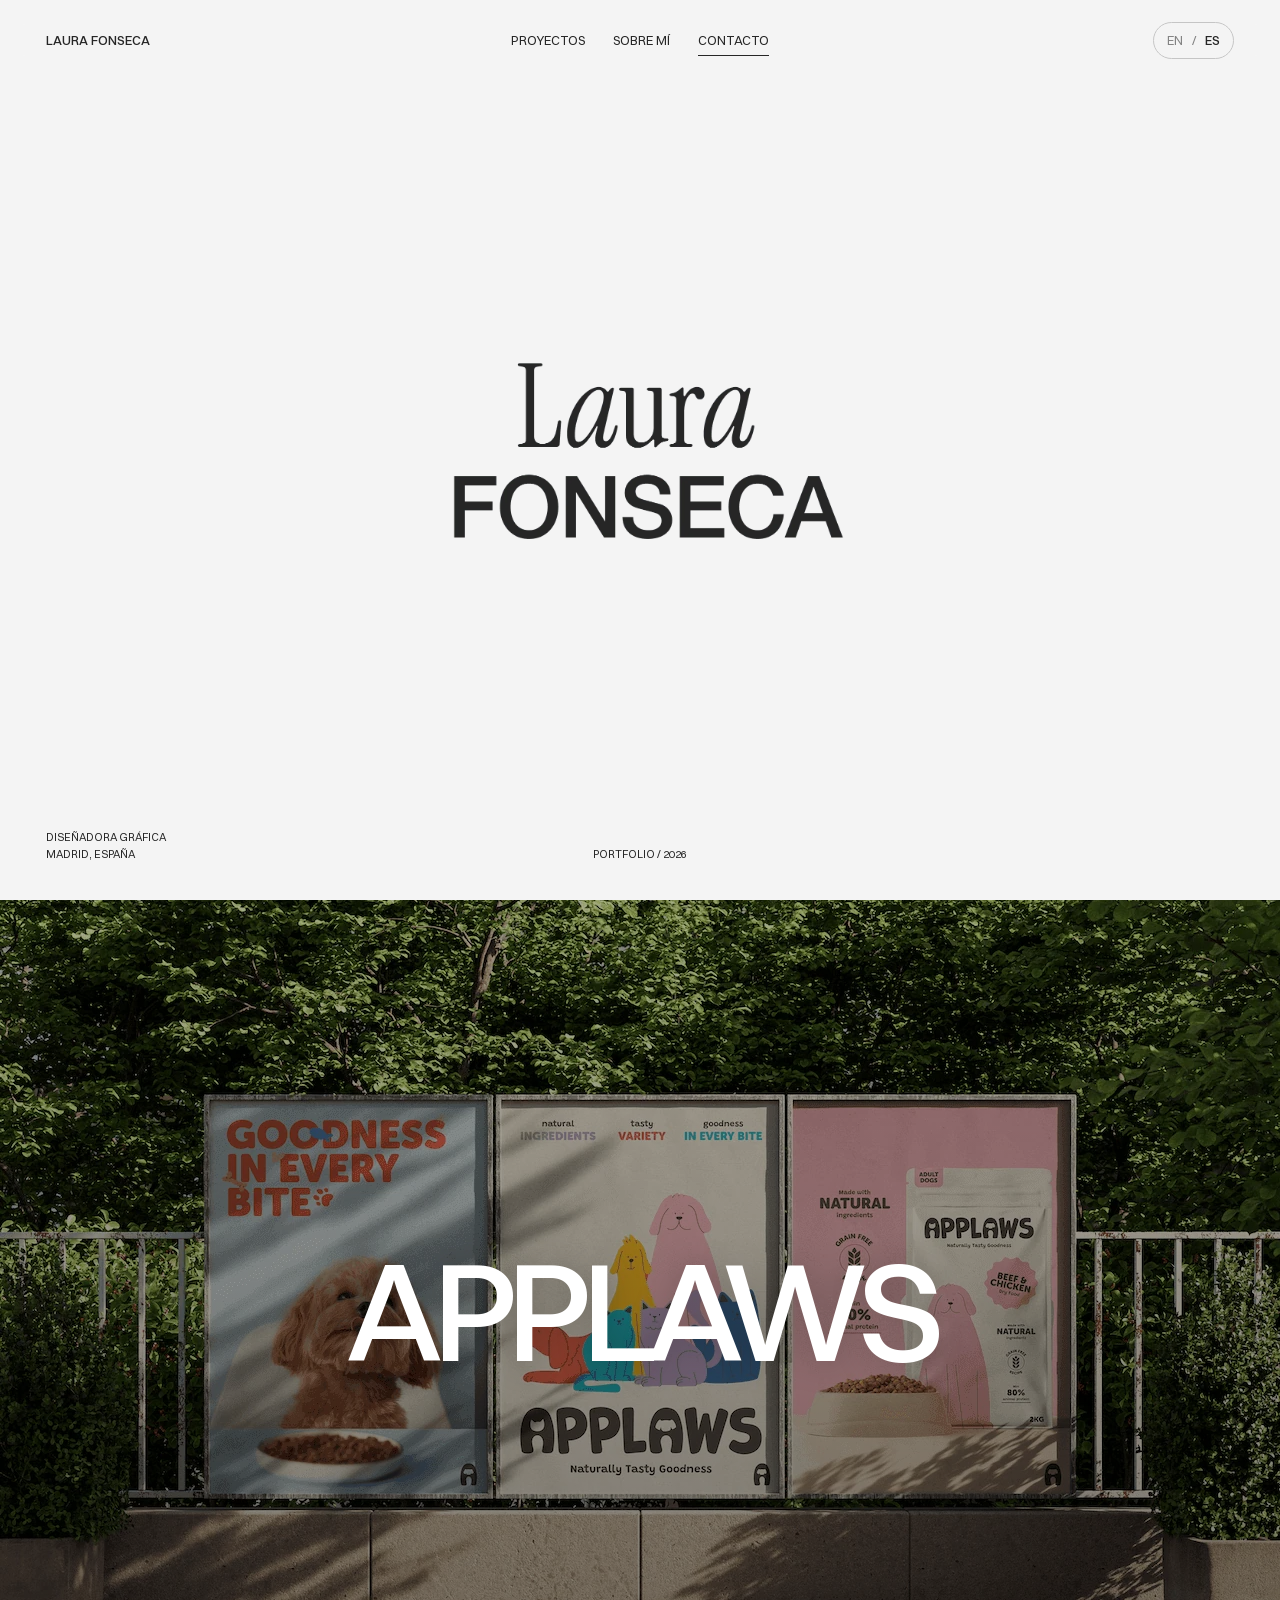
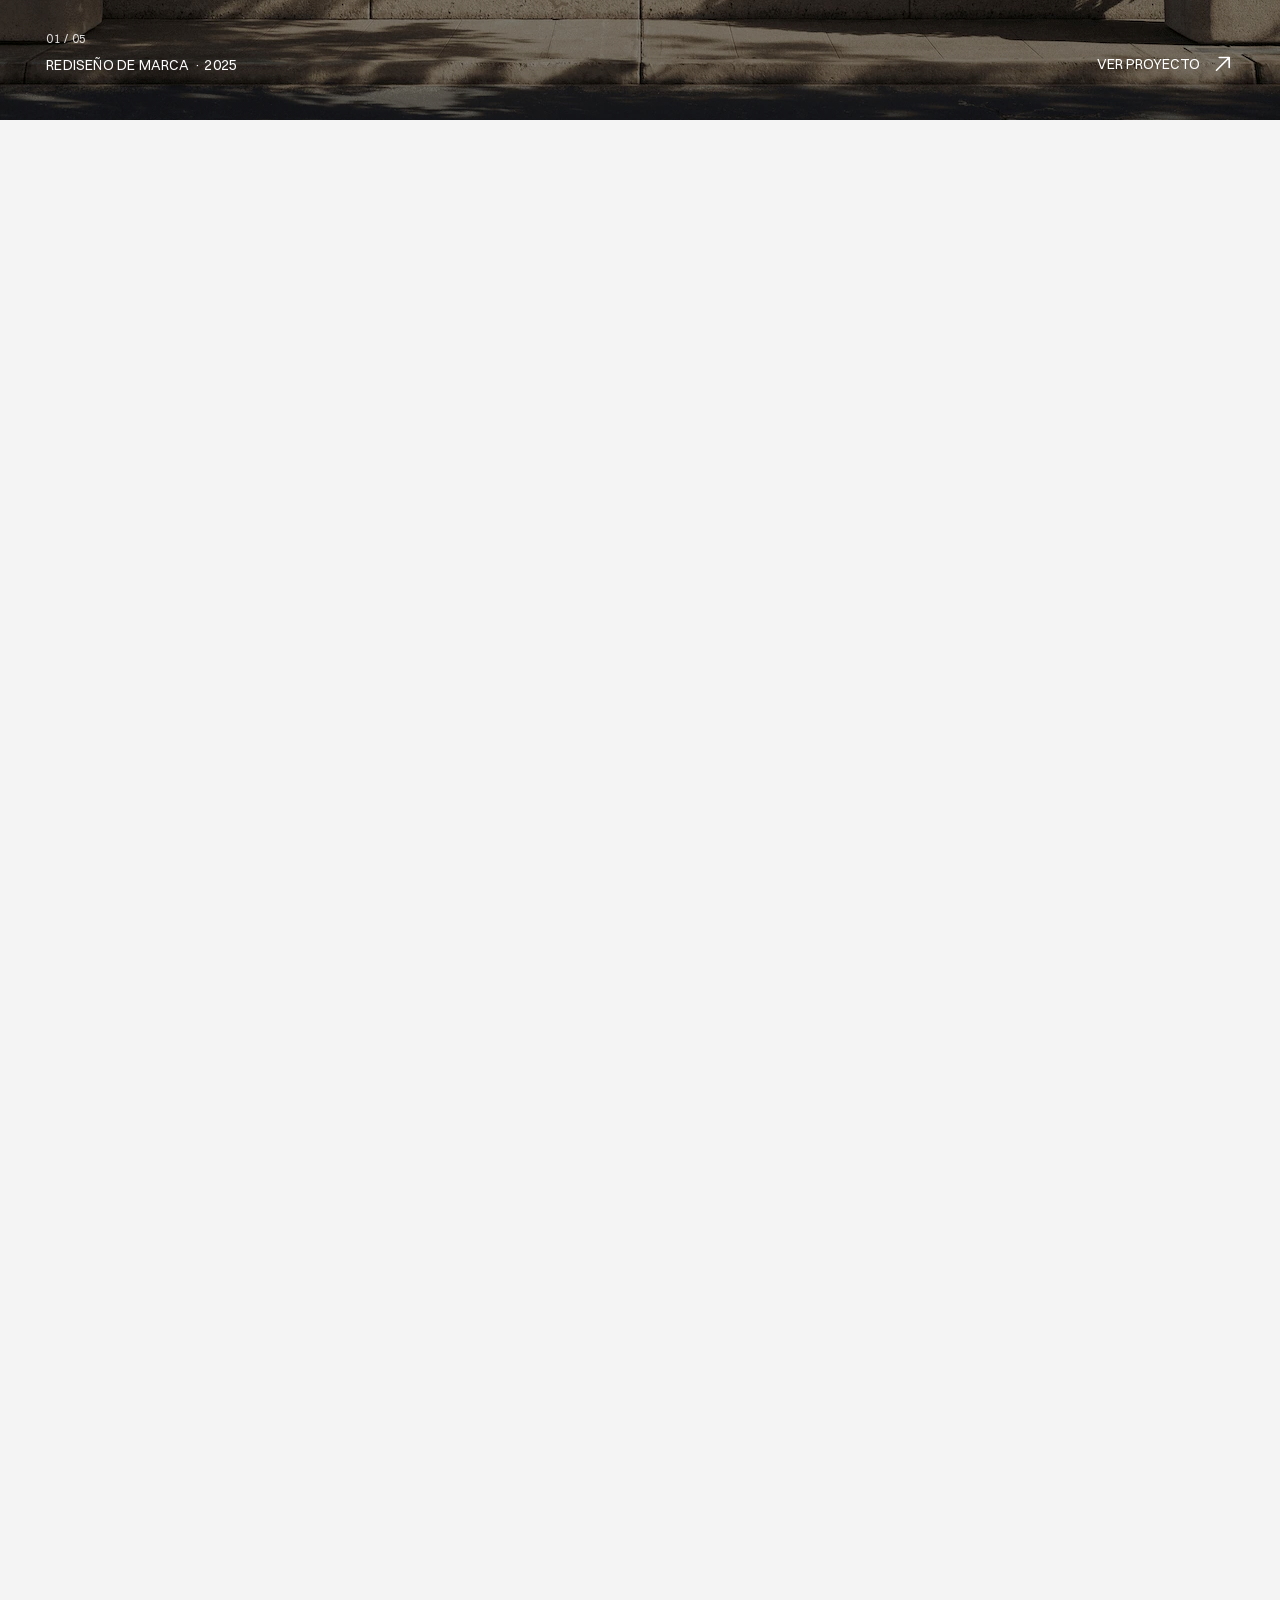
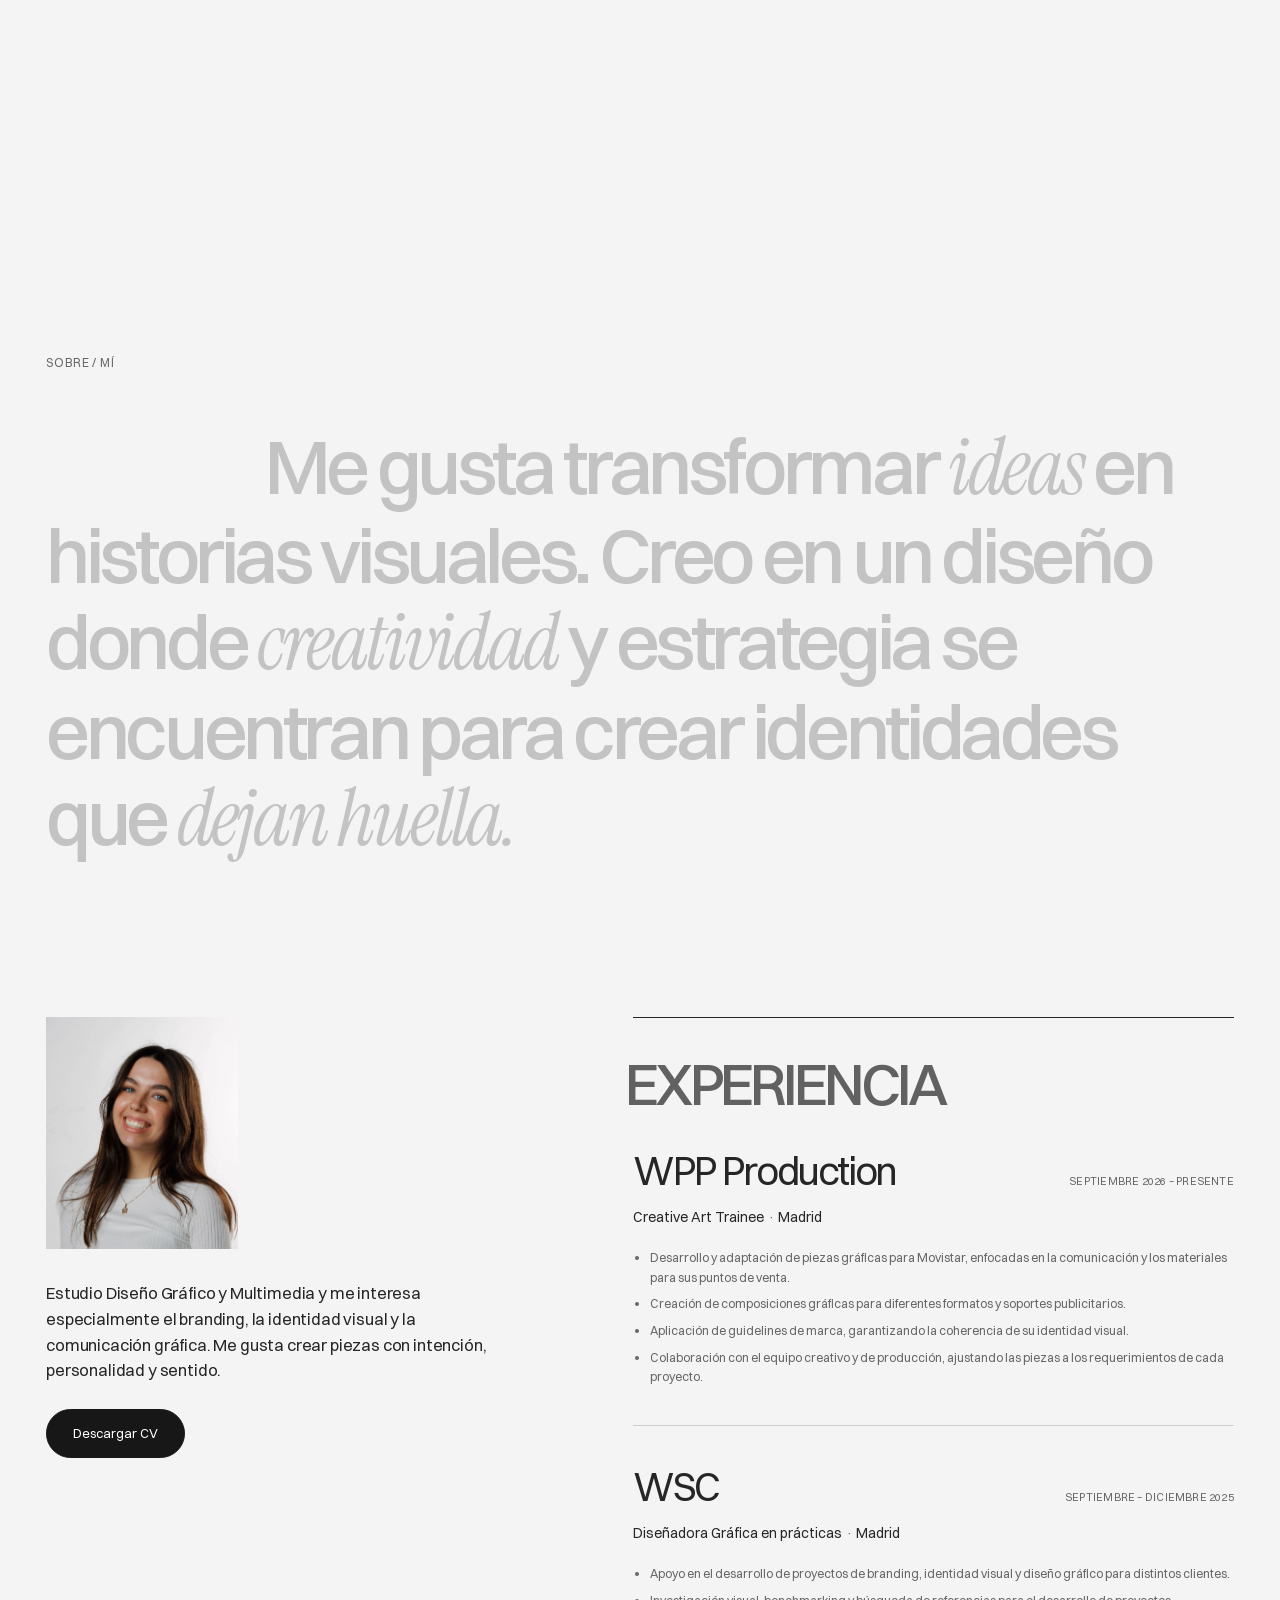
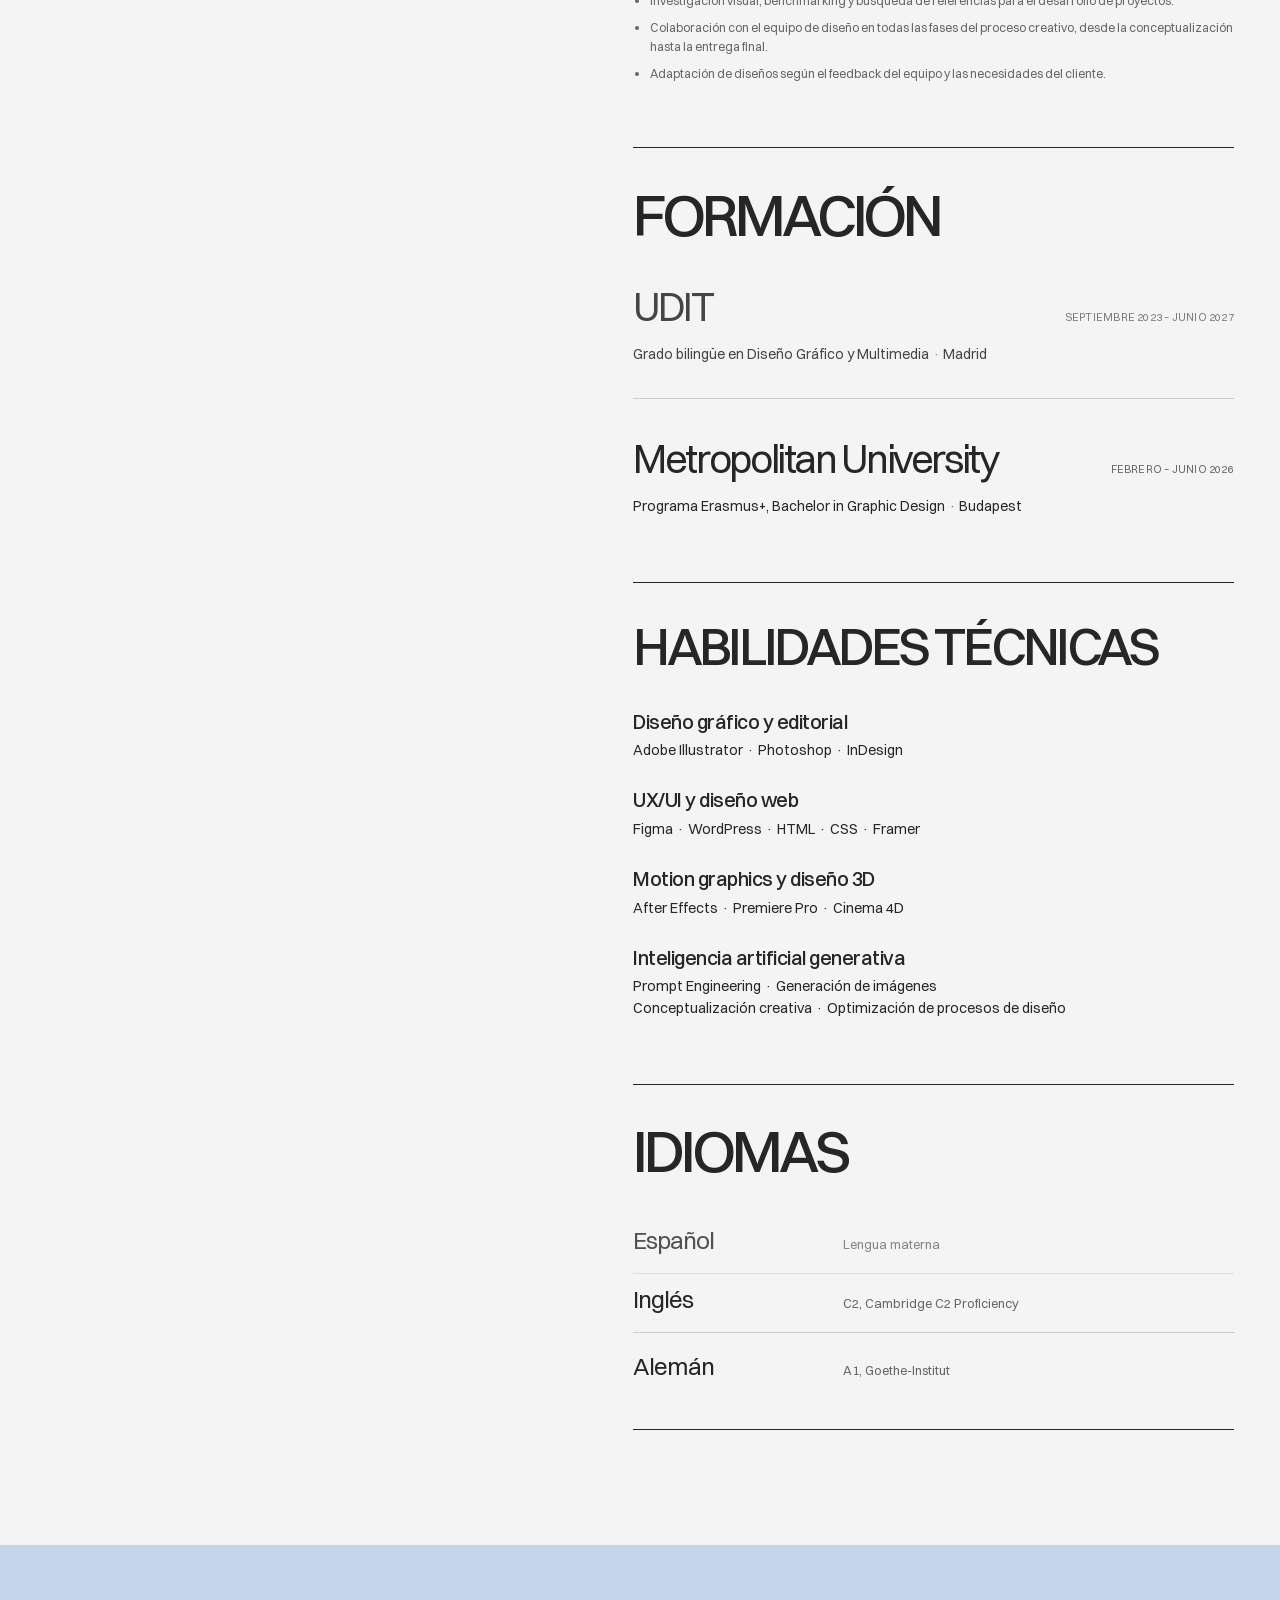
==== commit abc3cbb2: "Remove hero scroll prompt" ====
--- a/es/index.html
+++ b/es/index.html
@@ -1,2 +1,2 @@
 <!doctype html>
-<html lang="es"><head><meta charset="utf-8"><meta name="viewport" content="width=device-width,initial-scale=1"><title>Laura Fonseca — Diseñadora gráfica</title><meta name="description" content="Laura Fonseca, diseñadora gráfica en Madrid y Creative Art Trainee en WPP Production. Portfolio de branding, identidad visual, comunicación gráfica, diseño expositivo y editorial."><meta name="robots" content="index,follow,max-image-preview:large"><meta name="theme-color" content="#f4f4f4"><meta property="og:type" content="website"><meta property="og:title" content="Laura Fonseca — Diseñadora gráfica"><meta property="og:description" content="Laura Fonseca, diseñadora gráfica en Madrid y Creative Art Trainee en WPP Production. Portfolio de branding, identidad visual, comunicación gráfica, diseño expositivo y editorial."><meta property="og:locale" content="es_ES"><meta property="og:image" content="../assets/social-preview.jpg"><meta property="og:image:alt" content="Laura Fonseca — graphic design portfolio"><meta name="twitter:card" content="summary_large_image"><link rel="alternate" hreflang="es" href="index.html"><link rel="alternate" hreflang="en" href="../index.html"><link rel="icon" href="../assets/favicon.svg" type="image/svg+xml"><link rel="preload" href="../assets/fonts/switzer-400.woff2" as="font" type="font/woff2" crossorigin><link rel="preconnect" href="https://fonts.googleapis.com"><link rel="preconnect" href="https://fonts.gstatic.com" crossorigin><link href="https://fonts.googleapis.com/css2?family=Instrument+Serif:ital@1&amp;display=swap" rel="stylesheet"><link rel="preload" as="image" media="(max-width:700px)" href="../assets/images/hero-thumbs/dicho-y-hecho/02-book-covers-mockup.webp"><link rel="preload" as="image" media="(min-width:701px) and (hover:hover) and (pointer:fine)" href="../assets/images/hero-thumbs/creative-selection-1.webp"><link rel="stylesheet" href="../style.css"><script src="../script.js" defer></script><script type="application/ld+json">{"@context":"https://schema.org","@type":"Person","name":"Laura Fonseca","jobTitle":"Diseñadora gráfica","sameAs":["https://www.instagram.com/laurafonseca.design/","https://www.linkedin.com/in/laura-fonseca-ort%C3%A9s-6abb1227b/"],"knowsAbout":["Diseño gráfico","Branding","Identidad visual","Comunicación gráfica","Diseño editorial"],"email":"mailto:laurafonortes@gmail.com"}</script></head><body id="top"><a class="skip" href="#main">Saltar al contenido</a><header class="site-header"><a class="wordmark" href="index.html#hero" aria-label="Laura Fonseca — Proyectos">Laura Fonseca</a><nav class="desktop-nav" aria-label="Principal"><a href="index.html#works">Proyectos</a><a href="index.html#about">Sobre mí</a><a href="index.html#contact">Contacto</a></nav><div class="nav-actions"><a class="language-switch" href="../index.html" lang="en" hreflang="en" aria-label="Switch to English"><span class="">EN</span><span aria-hidden="true">/</span><span class="selected">ES</span></a><button class="menu-toggle" aria-expanded="false" aria-controls="mobile-nav">Menú <span aria-hidden="true">+</span></button></div><nav id="mobile-nav" class="mobile-nav" aria-label="Menú móvil" hidden><a href="index.html#works">Proyectos</a><a href="index.html#about">Sobre mí</a><a href="index.html#contact">Contacto</a></nav></header><div class="scroll-progress" aria-hidden="true"></div><main id="main"><section class="hero" id="hero" aria-label="Laura Fonseca"><h1 class="sr-only">Laura Fonseca — Diseñadora gráfica</h1><div class="hero-logo"><img class="" src="../assets/images/laura-fonseca-logo.webp" width="1270" height="463" alt="Laura Fonseca" decoding="async" fetchpriority="high"></div><div class="mobile-hero" aria-hidden="true"><img class="mobile-hero__name mobile-hero__name--laura" src="../assets/mobile-hero/laura.svg" width="391" height="139" alt="" draggable="false" decoding="async"><div class="mobile-hero__reel" data-images="../assets/images/hero-thumbs/dicho-y-hecho/02-book-covers-mockup.webp|../assets/images/hero-thumbs/palocleves/06-citylight-advertisement.webp|../assets/images/hero-thumbs/applaws/07-storefront-window-graphics.webp|../assets/images/hero-thumbs/nogue/07-open-magazine-mockup.webp|../assets/images/hero-thumbs/applaws/04-outdoor-brand-banner.webp|../assets/images/hero-thumbs/dicho-y-hecho/07-book-interior-layouts.webp|../assets/images/hero-thumbs/palocleves/01-exhibition-installation.webp|../assets/images/hero-thumbs/nogue/05-fashion-editorial-spread.webp"><img class="mobile-hero__slide is-active" src="../assets/images/hero-thumbs/dicho-y-hecho/02-book-covers-mockup.webp" width="2560" height="1706" alt="" draggable="false" decoding="async"><img class="mobile-hero__slide" alt="" draggable="false" decoding="async"></div><img class="mobile-hero__name mobile-hero__name--fonseca" src="../assets/mobile-hero/fonseca.svg" width="642" height="106" alt="" draggable="false" decoding="async"></div><div class="image-trail" aria-hidden="true" data-images="../assets/images/hero-thumbs/creative-selection-1.webp|../assets/images/hero-thumbs/applaws/03-brand-identity-overview.webp|../assets/images/hero-thumbs/palocleves/03-logo.webp|../assets/images/hero-thumbs/dicho-y-hecho/02-book-covers-mockup.webp|../assets/images/hero-thumbs/nogue/03-magazine-stack.webp|../assets/images/hero-thumbs/creative-selection-3.webp|../assets/images/hero-thumbs/applaws/09-branded-stationery.webp|../assets/images/hero-thumbs/palocleves/06-citylight-advertisement.webp|../assets/images/hero-thumbs/dicho-y-hecho/03-sevilla-book-cover.webp|../assets/images/hero-thumbs/nogue/06-advertising-spread.webp|../assets/images/hero-thumbs/creative-selection-4.webp|../assets/images/hero-thumbs/applaws/02-product-pouches.webp|../assets/images/hero-thumbs/palocleves/08-exhibition-wall-graphics.webp|../assets/images/hero-thumbs/dicho-y-hecho/05-mesa-book-cover.webp|../assets/images/hero-thumbs/nogue/08-typographic-editorial-spread.webp|../assets/images/hero-thumbs/creative-selection-5.webp|../assets/images/hero-thumbs/applaws/04-outdoor-brand-banner.webp|../assets/images/hero-thumbs/palocleves/09-artwork-labels.webp|../assets/images/hero-thumbs/dicho-y-hecho/08-open-book-and-bookmark.webp|../assets/images/hero-thumbs/nogue/07-open-magazine-mockup.webp"></div><div class="hero-bottom"><p>Diseñadora gráfica<br>Madrid, España</p><a class="scroll-link" href="#works">Desliza para descubrir </a><span class="hero-year">Portfolio / 2026</span></div></section><section id="works" class="works section project-showcase" aria-label="Proyectos seleccionados"><h2 class="sr-only">Proyectos seleccionados</h2><div class="project-showcase__stage"><article class="project-showcase__panel" data-project-index="0" style="--panel-order:0"><a class="project-showcase__link" href="applaws.html" aria-label="Ver proyecto: APPLAWS"><img class="project-showcase__image" src="../assets/images/applaws-07.webp" width="1280" height="960" alt="" decoding="async" loading="lazy" fetchpriority="low"><span class="project-showcase__shade" aria-hidden="true"></span><span class="project-showcase__center"><h3 class="project-showcase__name">APPLAWS</h3></span><span class="project-showcase__info"><span class="project-showcase__index">01 / 05</span><span class="project-showcase__category">Rediseño de marca · 2025</span></span><span class="project-showcase__action" aria-hidden="true">Ver proyecto <svg class="project-showcase__arrow" xmlns="http://www.w3.org/2000/svg" viewBox="0 0 24 24" width="22" height="22" fill="none" stroke="currentColor" stroke-width="1.8" stroke-linecap="round" stroke-linejoin="round" focusable="false"><path d="M5 19 19 5M8 5h11v11"/></svg></span></a></article><article class="project-showcase__panel" data-project-index="1" style="--panel-order:1"><a class="project-showcase__link" href="palocleves.html" aria-label="Ver proyecto: PALÓCLEVES"><img class="project-showcase__image" src="../assets/images/palocleves/05-outdoor-street-banner.webp" width="1920" height="1440" alt="" decoding="async" loading="lazy"><span class="project-showcase__shade" aria-hidden="true"></span><span class="project-showcase__center"><h3 class="project-showcase__name">PALÓCLEVES</h3></span><span class="project-showcase__info"><span class="project-showcase__index">02 / 05</span><span class="project-showcase__category">Identidad / Diseño expositivo · 2026</span></span><span class="project-showcase__action" aria-hidden="true">Ver proyecto <svg class="project-showcase__arrow" xmlns="http://www.w3.org/2000/svg" viewBox="0 0 24 24" width="22" height="22" fill="none" stroke="currentColor" stroke-width="1.8" stroke-linecap="round" stroke-linejoin="round" focusable="false"><path d="M5 19 19 5M8 5h11v11"/></svg></span></a></article><article class="project-showcase__panel" data-project-index="2" style="--panel-order:2"><a class="project-showcase__link" href="dicho-y-hecho.html" aria-label="Ver proyecto: DICHO Y HECHO"><img class="project-showcase__image" src="../assets/images/dicho-y-hecho-cover.webp" width="1920" height="1440" alt="" decoding="async" loading="lazy"><span class="project-showcase__shade" aria-hidden="true"></span><span class="project-showcase__center"><h3 class="project-showcase__name">DICHO Y HECHO</h3></span><span class="project-showcase__info"><span class="project-showcase__index">03 / 05</span><span class="project-showcase__category">Diseño editorial · 2026</span></span><span class="project-showcase__action" aria-hidden="true">Ver proyecto <svg class="project-showcase__arrow" xmlns="http://www.w3.org/2000/svg" viewBox="0 0 24 24" width="22" height="22" fill="none" stroke="currentColor" stroke-width="1.8" stroke-linecap="round" stroke-linejoin="round" focusable="false"><path d="M5 19 19 5M8 5h11v11"/></svg></span></a></article><article class="project-showcase__panel" data-project-index="3" style="--panel-order:3"><a class="project-showcase__link" href="nogue.html" aria-label="Ver proyecto: NOGUE"><img class="project-showcase__image" src="../assets/images/nogue-cover.webp" width="1555" height="1160" alt="" decoding="async" loading="lazy"><span class="project-showcase__shade" aria-hidden="true"></span><span class="project-showcase__center"><h3 class="project-showcase__name">NOGUE</h3></span><span class="project-showcase__info"><span class="project-showcase__index">04 / 05</span><span class="project-showcase__category">Diseño editorial · 2025</span></span><span class="project-showcase__action" aria-hidden="true">Ver proyecto <svg class="project-showcase__arrow" xmlns="http://www.w3.org/2000/svg" viewBox="0 0 24 24" width="22" height="22" fill="none" stroke="currentColor" stroke-width="1.8" stroke-linecap="round" stroke-linejoin="round" focusable="false"><path d="M5 19 19 5M8 5h11v11"/></svg></span></a></article><article class="project-showcase__panel" data-project-index="4" style="--panel-order:4"><a class="project-showcase__link" href="monk.html" aria-label="Ver proyecto: MONK"><img class="project-showcase__image" src="../assets/images/monk/05-cocktail-menu.webp" width="1280" height="960" alt="" decoding="async" loading="lazy"><span class="project-showcase__shade" aria-hidden="true"></span><span class="project-showcase__center"><h3 class="project-showcase__name">MONK</h3></span><span class="project-showcase__info"><span class="project-showcase__index">05 / 05</span><span class="project-showcase__category">Identidad visual / Ilustración · 2024</span></span><span class="project-showcase__action" aria-hidden="true">Ver proyecto <svg class="project-showcase__arrow" xmlns="http://www.w3.org/2000/svg" viewBox="0 0 24 24" width="22" height="22" fill="none" stroke="currentColor" stroke-width="1.8" stroke-linecap="round" stroke-linejoin="round" focusable="false"><path d="M5 19 19 5M8 5h11v11"/></svg></span></a></article></div></section><section id="about" class="about section"><div class="about-statement"><p class="about-eyebrow">SOBRE / MÍ</p><h2 class="about-manifesto">Me gusta transformar <em>ideas</em> en historias visuales. Creo en un diseño donde <em>creatividad</em> y estrategia se encuentran para crear identidades que <em>dejan huella.</em></h2></div><div class="about-details"><div class="about-intro reveal"><img class="portrait" src="../assets/images/laura-fonseca-portrait.webp" width="1651" height="1920" alt="Laura Fonseca" decoding="async" loading="lazy"><p class="bio">Estudio Diseño Gráfico y Multimedia y me interesa especialmente el branding, la identidad visual y la comunicación gráfica. Me gusta crear piezas con intención, personalidad y sentido.</p><a class="download-button" href="../assets/documents/LauraFonseca_CV_Español.pdf" download>Descargar CV </a></div><div class="typecv reveal"><section class="typecv-part typecv-part--experience" aria-labelledby="es-typecv-experience"><header class="typecv-part__header"><h3 id="es-typecv-experience">EXPERIENCIA</h3></header><div class="typecv-part__body"><article class="typecv-entry"><div class="typecv-entry__heading"><h4>WPP Production</h4><span class="typecv-date">Septiembre 2026 – Presente</span></div><p class="typecv-subline">Creative Art Trainee<span aria-hidden="true"> · </span>Madrid</p><ul class="typecv-notes"><li>Desarrollo y adaptación de piezas gráficas para Movistar, enfocadas en la comunicación y los materiales para sus puntos de venta.</li><li>Creación de composiciones gráficas para diferentes formatos y soportes publicitarios.</li><li>Aplicación de guidelines de marca, garantizando la coherencia de su identidad visual.</li><li>Colaboración con el equipo creativo y de producción, ajustando las piezas a los requerimientos de cada proyecto.</li></ul></article><article class="typecv-entry"><div class="typecv-entry__heading"><h4>WSC</h4><span class="typecv-date">Septiembre – diciembre 2025</span></div><p class="typecv-subline">Diseñadora Gráfica en prácticas<span aria-hidden="true"> · </span>Madrid</p><ul class="typecv-notes"><li>Apoyo en el desarrollo de proyectos de branding, identidad visual y diseño gráfico para distintos clientes.</li><li>Investigación visual, benchmarking y búsqueda de referencias para el desarrollo de proyectos.</li><li>Colaboración con el equipo de diseño en todas las fases del proceso creativo, desde la conceptualización hasta la entrega final.</li><li>Adaptación de diseños según el feedback del equipo y las necesidades del cliente.</li></ul></article></div></section><section class="typecv-part typecv-part--education" aria-labelledby="es-typecv-education"><header class="typecv-part__header"><h3 id="es-typecv-education">FORMACIÓN</h3></header><div class="typecv-part__body"><article class="typecv-entry"><div class="typecv-entry__heading"><h4>UDIT</h4><span class="typecv-date">Septiembre 2023 – junio 2027</span></div><p class="typecv-subline">Grado bilingüe en Diseño Gráfico y Multimedia<span aria-hidden="true"> · </span>Madrid</p></article><article class="typecv-entry"><div class="typecv-entry__heading"><h4>Metropolitan University</h4><span class="typecv-date">Febrero – junio 2026</span></div><p class="typecv-subline">Programa Erasmus+, Bachelor in Graphic Design<span aria-hidden="true"> · </span>Budapest</p></article></div></section><section class="typecv-part typecv-part--technical" aria-labelledby="es-typecv-technical"><header class="typecv-part__header"><h3 id="es-typecv-technical">HABILIDADES TÉCNICAS</h3></header><div class="typecv-part__body typecv-technical"><div class="typecv-technical__group"><h4>Diseño gráfico y editorial</h4><p>Adobe Illustrator · Photoshop · InDesign</p></div><div class="typecv-technical__group"><h4>UX/UI y diseño web</h4><p>Figma · WordPress · HTML · CSS · Framer</p></div><div class="typecv-technical__group"><h4>Motion graphics y diseño 3D</h4><p>After Effects · Premiere Pro · Cinema 4D</p></div><div class="typecv-technical__group"><h4>Inteligencia artificial generativa</h4><p>Prompt Engineering · Generación de imágenes<br>Conceptualización creativa · Optimización de procesos de diseño</p></div></div></section><section class="typecv-part typecv-part--languages" aria-labelledby="es-typecv-languages"><header class="typecv-part__header"><h3 id="es-typecv-languages">IDIOMAS</h3></header><div class="typecv-part__body"><dl class="typecv-languages"><div class="typecv-language"><dt>Español</dt><dd>Lengua materna</dd></div><div class="typecv-language"><dt>Inglés</dt><dd>C2, Cambridge C2 Proficiency</dd></div><div class="typecv-language"><dt>Alemán</dt><dd>A1, Goethe-Institut</dd></div></dl></div></section></div></div></section></main><section id="contact" class="footer-reveal" aria-label="Contacto"><div class="footer-reveal__stage"><div class="footer-reveal__surface"><div class="contact section"><p class="eyebrow">Contacto</p><a class="contact-title" href="mailto:laurafonortes@gmail.com"><h2>CONECTA<br>CONMIGO</h2></a></div><footer class="footer"><div class="socials"><a href="https://www.instagram.com/laurafonseca.design/" target="_blank" rel="noopener noreferrer">Instagram </a><a href="https://www.linkedin.com/in/laura-fonseca-ort%C3%A9s-6abb1227b/" target="_blank" rel="noopener noreferrer">LinkedIn </a><a href="mailto:laurafonortes@gmail.com">Mail </a></div><div class="footer-bottom"><span>© 2026 Laura Fonseca</span><a href="#top">Volver arriba </a></div></footer></div></div></section></body></html>+<html lang="es"><head><meta charset="utf-8"><meta name="viewport" content="width=device-width,initial-scale=1"><title>Laura Fonseca — Diseñadora gráfica</title><meta name="description" content="Laura Fonseca, diseñadora gráfica en Madrid y Creative Art Trainee en WPP Production. Portfolio de branding, identidad visual, comunicación gráfica, diseño expositivo y editorial."><meta name="robots" content="index,follow,max-image-preview:large"><meta name="theme-color" content="#f4f4f4"><meta property="og:type" content="website"><meta property="og:title" content="Laura Fonseca — Diseñadora gráfica"><meta property="og:description" content="Laura Fonseca, diseñadora gráfica en Madrid y Creative Art Trainee en WPP Production. Portfolio de branding, identidad visual, comunicación gráfica, diseño expositivo y editorial."><meta property="og:locale" content="es_ES"><meta property="og:image" content="../assets/social-preview.jpg"><meta property="og:image:alt" content="Laura Fonseca — graphic design portfolio"><meta name="twitter:card" content="summary_large_image"><link rel="alternate" hreflang="es" href="index.html"><link rel="alternate" hreflang="en" href="../index.html"><link rel="icon" href="../assets/favicon.svg" type="image/svg+xml"><link rel="preload" href="../assets/fonts/switzer-400.woff2" as="font" type="font/woff2" crossorigin><link rel="preconnect" href="https://fonts.googleapis.com"><link rel="preconnect" href="https://fonts.gstatic.com" crossorigin><link href="https://fonts.googleapis.com/css2?family=Instrument+Serif:ital@1&amp;display=swap" rel="stylesheet"><link rel="preload" as="image" media="(max-width:700px)" href="../assets/images/hero-thumbs/dicho-y-hecho/02-book-covers-mockup.webp"><link rel="preload" as="image" media="(min-width:701px) and (hover:hover) and (pointer:fine)" href="../assets/images/hero-thumbs/creative-selection-1.webp"><link rel="stylesheet" href="../style.css"><script src="../script.js" defer></script><script type="application/ld+json">{"@context":"https://schema.org","@type":"Person","name":"Laura Fonseca","jobTitle":"Diseñadora gráfica","sameAs":["https://www.instagram.com/laurafonseca.design/","https://www.linkedin.com/in/laura-fonseca-ort%C3%A9s-6abb1227b/"],"knowsAbout":["Diseño gráfico","Branding","Identidad visual","Comunicación gráfica","Diseño editorial"],"email":"mailto:laurafonortes@gmail.com"}</script></head><body id="top"><a class="skip" href="#main">Saltar al contenido</a><header class="site-header"><a class="wordmark" href="index.html#hero" aria-label="Laura Fonseca — Proyectos">Laura Fonseca</a><nav class="desktop-nav" aria-label="Principal"><a href="index.html#works">Proyectos</a><a href="index.html#about">Sobre mí</a><a href="index.html#contact">Contacto</a></nav><div class="nav-actions"><a class="language-switch" href="../index.html" lang="en" hreflang="en" aria-label="Switch to English"><span class="">EN</span><span aria-hidden="true">/</span><span class="selected">ES</span></a><button class="menu-toggle" aria-expanded="false" aria-controls="mobile-nav">Menú <span aria-hidden="true">+</span></button></div><nav id="mobile-nav" class="mobile-nav" aria-label="Menú móvil" hidden><a href="index.html#works">Proyectos</a><a href="index.html#about">Sobre mí</a><a href="index.html#contact">Contacto</a></nav></header><div class="scroll-progress" aria-hidden="true"></div><main id="main"><section class="hero" id="hero" aria-label="Laura Fonseca"><h1 class="sr-only">Laura Fonseca — Diseñadora gráfica</h1><div class="hero-logo"><img class="" src="../assets/images/laura-fonseca-logo.webp" width="1270" height="463" alt="Laura Fonseca" decoding="async" fetchpriority="high"></div><div class="mobile-hero" aria-hidden="true"><img class="mobile-hero__name mobile-hero__name--laura" src="../assets/mobile-hero/laura.svg" width="391" height="139" alt="" draggable="false" decoding="async"><div class="mobile-hero__reel" data-images="../assets/images/hero-thumbs/dicho-y-hecho/02-book-covers-mockup.webp|../assets/images/hero-thumbs/palocleves/06-citylight-advertisement.webp|../assets/images/hero-thumbs/applaws/07-storefront-window-graphics.webp|../assets/images/hero-thumbs/nogue/07-open-magazine-mockup.webp|../assets/images/hero-thumbs/applaws/04-outdoor-brand-banner.webp|../assets/images/hero-thumbs/dicho-y-hecho/07-book-interior-layouts.webp|../assets/images/hero-thumbs/palocleves/01-exhibition-installation.webp|../assets/images/hero-thumbs/nogue/05-fashion-editorial-spread.webp"><img class="mobile-hero__slide is-active" src="../assets/images/hero-thumbs/dicho-y-hecho/02-book-covers-mockup.webp" width="2560" height="1706" alt="" draggable="false" decoding="async"><img class="mobile-hero__slide" alt="" draggable="false" decoding="async"></div><img class="mobile-hero__name mobile-hero__name--fonseca" src="../assets/mobile-hero/fonseca.svg" width="642" height="106" alt="" draggable="false" decoding="async"></div><div class="image-trail" aria-hidden="true" data-images="../assets/images/hero-thumbs/creative-selection-1.webp|../assets/images/hero-thumbs/applaws/03-brand-identity-overview.webp|../assets/images/hero-thumbs/palocleves/03-logo.webp|../assets/images/hero-thumbs/dicho-y-hecho/02-book-covers-mockup.webp|../assets/images/hero-thumbs/nogue/03-magazine-stack.webp|../assets/images/hero-thumbs/creative-selection-3.webp|../assets/images/hero-thumbs/applaws/09-branded-stationery.webp|../assets/images/hero-thumbs/palocleves/06-citylight-advertisement.webp|../assets/images/hero-thumbs/dicho-y-hecho/03-sevilla-book-cover.webp|../assets/images/hero-thumbs/nogue/06-advertising-spread.webp|../assets/images/hero-thumbs/creative-selection-4.webp|../assets/images/hero-thumbs/applaws/02-product-pouches.webp|../assets/images/hero-thumbs/palocleves/08-exhibition-wall-graphics.webp|../assets/images/hero-thumbs/dicho-y-hecho/05-mesa-book-cover.webp|../assets/images/hero-thumbs/nogue/08-typographic-editorial-spread.webp|../assets/images/hero-thumbs/creative-selection-5.webp|../assets/images/hero-thumbs/applaws/04-outdoor-brand-banner.webp|../assets/images/hero-thumbs/palocleves/09-artwork-labels.webp|../assets/images/hero-thumbs/dicho-y-hecho/08-open-book-and-bookmark.webp|../assets/images/hero-thumbs/nogue/07-open-magazine-mockup.webp"></div><div class="hero-bottom"><p>Diseñadora gráfica<br>Madrid, España</p><span class="hero-year">Portfolio / 2026</span></div></section><section id="works" class="works section project-showcase" aria-label="Proyectos seleccionados"><h2 class="sr-only">Proyectos seleccionados</h2><div class="project-showcase__stage"><article class="project-showcase__panel" data-project-index="0" style="--panel-order:0"><a class="project-showcase__link" href="applaws.html" aria-label="Ver proyecto: APPLAWS"><img class="project-showcase__image" src="../assets/images/applaws-07.webp" width="1280" height="960" alt="" decoding="async" loading="lazy" fetchpriority="low"><span class="project-showcase__shade" aria-hidden="true"></span><span class="project-showcase__center"><h3 class="project-showcase__name">APPLAWS</h3></span><span class="project-showcase__info"><span class="project-showcase__index">01 / 05</span><span class="project-showcase__category">Rediseño de marca · 2025</span></span><span class="project-showcase__action" aria-hidden="true">Ver proyecto <svg class="project-showcase__arrow" xmlns="http://www.w3.org/2000/svg" viewBox="0 0 24 24" width="22" height="22" fill="none" stroke="currentColor" stroke-width="1.8" stroke-linecap="round" stroke-linejoin="round" focusable="false"><path d="M5 19 19 5M8 5h11v11"/></svg></span></a></article><article class="project-showcase__panel" data-project-index="1" style="--panel-order:1"><a class="project-showcase__link" href="palocleves.html" aria-label="Ver proyecto: PALÓCLEVES"><img class="project-showcase__image" src="../assets/images/palocleves/05-outdoor-street-banner.webp" width="1920" height="1440" alt="" decoding="async" loading="lazy"><span class="project-showcase__shade" aria-hidden="true"></span><span class="project-showcase__center"><h3 class="project-showcase__name">PALÓCLEVES</h3></span><span class="project-showcase__info"><span class="project-showcase__index">02 / 05</span><span class="project-showcase__category">Identidad / Diseño expositivo · 2026</span></span><span class="project-showcase__action" aria-hidden="true">Ver proyecto <svg class="project-showcase__arrow" xmlns="http://www.w3.org/2000/svg" viewBox="0 0 24 24" width="22" height="22" fill="none" stroke="currentColor" stroke-width="1.8" stroke-linecap="round" stroke-linejoin="round" focusable="false"><path d="M5 19 19 5M8 5h11v11"/></svg></span></a></article><article class="project-showcase__panel" data-project-index="2" style="--panel-order:2"><a class="project-showcase__link" href="dicho-y-hecho.html" aria-label="Ver proyecto: DICHO Y HECHO"><img class="project-showcase__image" src="../assets/images/dicho-y-hecho-cover.webp" width="1920" height="1440" alt="" decoding="async" loading="lazy"><span class="project-showcase__shade" aria-hidden="true"></span><span class="project-showcase__center"><h3 class="project-showcase__name">DICHO Y HECHO</h3></span><span class="project-showcase__info"><span class="project-showcase__index">03 / 05</span><span class="project-showcase__category">Diseño editorial · 2026</span></span><span class="project-showcase__action" aria-hidden="true">Ver proyecto <svg class="project-showcase__arrow" xmlns="http://www.w3.org/2000/svg" viewBox="0 0 24 24" width="22" height="22" fill="none" stroke="currentColor" stroke-width="1.8" stroke-linecap="round" stroke-linejoin="round" focusable="false"><path d="M5 19 19 5M8 5h11v11"/></svg></span></a></article><article class="project-showcase__panel" data-project-index="3" style="--panel-order:3"><a class="project-showcase__link" href="nogue.html" aria-label="Ver proyecto: NOGUE"><img class="project-showcase__image" src="../assets/images/nogue-cover.webp" width="1555" height="1160" alt="" decoding="async" loading="lazy"><span class="project-showcase__shade" aria-hidden="true"></span><span class="project-showcase__center"><h3 class="project-showcase__name">NOGUE</h3></span><span class="project-showcase__info"><span class="project-showcase__index">04 / 05</span><span class="project-showcase__category">Diseño editorial · 2025</span></span><span class="project-showcase__action" aria-hidden="true">Ver proyecto <svg class="project-showcase__arrow" xmlns="http://www.w3.org/2000/svg" viewBox="0 0 24 24" width="22" height="22" fill="none" stroke="currentColor" stroke-width="1.8" stroke-linecap="round" stroke-linejoin="round" focusable="false"><path d="M5 19 19 5M8 5h11v11"/></svg></span></a></article><article class="project-showcase__panel" data-project-index="4" style="--panel-order:4"><a class="project-showcase__link" href="monk.html" aria-label="Ver proyecto: MONK"><img class="project-showcase__image" src="../assets/images/monk/05-cocktail-menu.webp" width="1280" height="960" alt="" decoding="async" loading="lazy"><span class="project-showcase__shade" aria-hidden="true"></span><span class="project-showcase__center"><h3 class="project-showcase__name">MONK</h3></span><span class="project-showcase__info"><span class="project-showcase__index">05 / 05</span><span class="project-showcase__category">Identidad visual / Ilustración · 2024</span></span><span class="project-showcase__action" aria-hidden="true">Ver proyecto <svg class="project-showcase__arrow" xmlns="http://www.w3.org/2000/svg" viewBox="0 0 24 24" width="22" height="22" fill="none" stroke="currentColor" stroke-width="1.8" stroke-linecap="round" stroke-linejoin="round" focusable="false"><path d="M5 19 19 5M8 5h11v11"/></svg></span></a></article></div></section><section id="about" class="about section"><div class="about-statement"><p class="about-eyebrow">SOBRE / MÍ</p><h2 class="about-manifesto">Me gusta transformar <em>ideas</em> en historias visuales. Creo en un diseño donde <em>creatividad</em> y estrategia se encuentran para crear identidades que <em>dejan huella.</em></h2></div><div class="about-details"><div class="about-intro reveal"><img class="portrait" src="../assets/images/laura-fonseca-portrait.webp" width="1651" height="1920" alt="Laura Fonseca" decoding="async" loading="lazy"><p class="bio">Estudio Diseño Gráfico y Multimedia y me interesa especialmente el branding, la identidad visual y la comunicación gráfica. Me gusta crear piezas con intención, personalidad y sentido.</p><a class="download-button" href="../assets/documents/LauraFonseca_CV_Español.pdf" download>Descargar CV </a></div><div class="typecv reveal"><section class="typecv-part typecv-part--experience" aria-labelledby="es-typecv-experience"><header class="typecv-part__header"><h3 id="es-typecv-experience">EXPERIENCIA</h3></header><div class="typecv-part__body"><article class="typecv-entry"><div class="typecv-entry__heading"><h4>WPP Production</h4><span class="typecv-date">Septiembre 2026 – Presente</span></div><p class="typecv-subline">Creative Art Trainee<span aria-hidden="true"> · </span>Madrid</p><ul class="typecv-notes"><li>Desarrollo y adaptación de piezas gráficas para Movistar, enfocadas en la comunicación y los materiales para sus puntos de venta.</li><li>Creación de composiciones gráficas para diferentes formatos y soportes publicitarios.</li><li>Aplicación de guidelines de marca, garantizando la coherencia de su identidad visual.</li><li>Colaboración con el equipo creativo y de producción, ajustando las piezas a los requerimientos de cada proyecto.</li></ul></article><article class="typecv-entry"><div class="typecv-entry__heading"><h4>WSC</h4><span class="typecv-date">Septiembre – diciembre 2025</span></div><p class="typecv-subline">Diseñadora Gráfica en prácticas<span aria-hidden="true"> · </span>Madrid</p><ul class="typecv-notes"><li>Apoyo en el desarrollo de proyectos de branding, identidad visual y diseño gráfico para distintos clientes.</li><li>Investigación visual, benchmarking y búsqueda de referencias para el desarrollo de proyectos.</li><li>Colaboración con el equipo de diseño en todas las fases del proceso creativo, desde la conceptualización hasta la entrega final.</li><li>Adaptación de diseños según el feedback del equipo y las necesidades del cliente.</li></ul></article></div></section><section class="typecv-part typecv-part--education" aria-labelledby="es-typecv-education"><header class="typecv-part__header"><h3 id="es-typecv-education">FORMACIÓN</h3></header><div class="typecv-part__body"><article class="typecv-entry"><div class="typecv-entry__heading"><h4>UDIT</h4><span class="typecv-date">Septiembre 2023 – junio 2027</span></div><p class="typecv-subline">Grado bilingüe en Diseño Gráfico y Multimedia<span aria-hidden="true"> · </span>Madrid</p></article><article class="typecv-entry"><div class="typecv-entry__heading"><h4>Metropolitan University</h4><span class="typecv-date">Febrero – junio 2026</span></div><p class="typecv-subline">Programa Erasmus+, Bachelor in Graphic Design<span aria-hidden="true"> · </span>Budapest</p></article></div></section><section class="typecv-part typecv-part--technical" aria-labelledby="es-typecv-technical"><header class="typecv-part__header"><h3 id="es-typecv-technical">HABILIDADES TÉCNICAS</h3></header><div class="typecv-part__body typecv-technical"><div class="typecv-technical__group"><h4>Diseño gráfico y editorial</h4><p>Adobe Illustrator · Photoshop · InDesign</p></div><div class="typecv-technical__group"><h4>UX/UI y diseño web</h4><p>Figma · WordPress · HTML · CSS · Framer</p></div><div class="typecv-technical__group"><h4>Motion graphics y diseño 3D</h4><p>After Effects · Premiere Pro · Cinema 4D</p></div><div class="typecv-technical__group"><h4>Inteligencia artificial generativa</h4><p>Prompt Engineering · Generación de imágenes<br>Conceptualización creativa · Optimización de procesos de diseño</p></div></div></section><section class="typecv-part typecv-part--languages" aria-labelledby="es-typecv-languages"><header class="typecv-part__header"><h3 id="es-typecv-languages">IDIOMAS</h3></header><div class="typecv-part__body"><dl class="typecv-languages"><div class="typecv-language"><dt>Español</dt><dd>Lengua materna</dd></div><div class="typecv-language"><dt>Inglés</dt><dd>C2, Cambridge C2 Proficiency</dd></div><div class="typecv-language"><dt>Alemán</dt><dd>A1, Goethe-Institut</dd></div></dl></div></section></div></div></section></main><section id="contact" class="footer-reveal" aria-label="Contacto"><div class="footer-reveal__stage"><div class="footer-reveal__surface"><div class="contact section"><p class="eyebrow">Contacto</p><a class="contact-title" href="mailto:laurafonortes@gmail.com"><h2>CONECTA<br>CONMIGO</h2></a></div><footer class="footer"><div class="socials"><a href="https://www.instagram.com/laurafonseca.design/" target="_blank" rel="noopener noreferrer">Instagram </a><a href="https://www.linkedin.com/in/laura-fonseca-ort%C3%A9s-6abb1227b/" target="_blank" rel="noopener noreferrer">LinkedIn </a><a href="mailto:laurafonortes@gmail.com">Mail </a></div><div class="footer-bottom"><span>© 2026 Laura Fonseca</span><a href="#top">Volver arriba </a></div></footer></div></div></section></body></html>
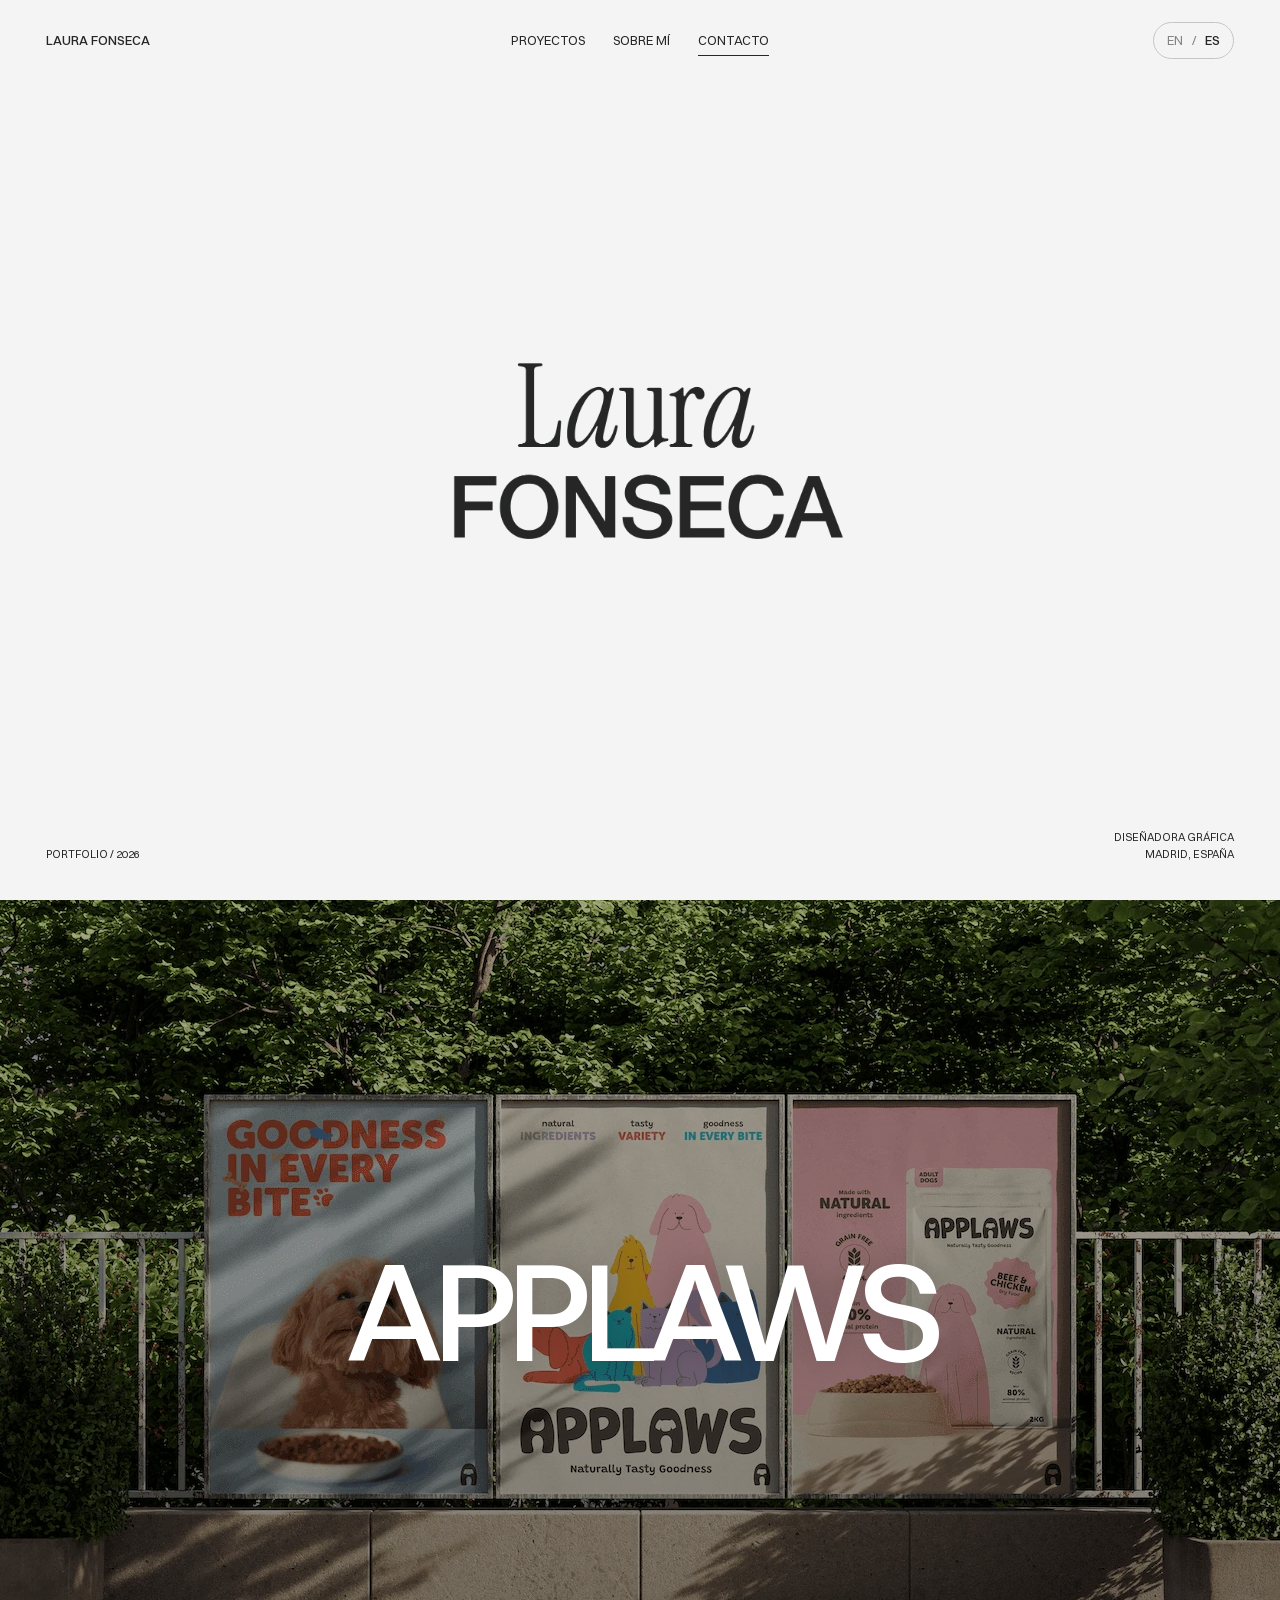
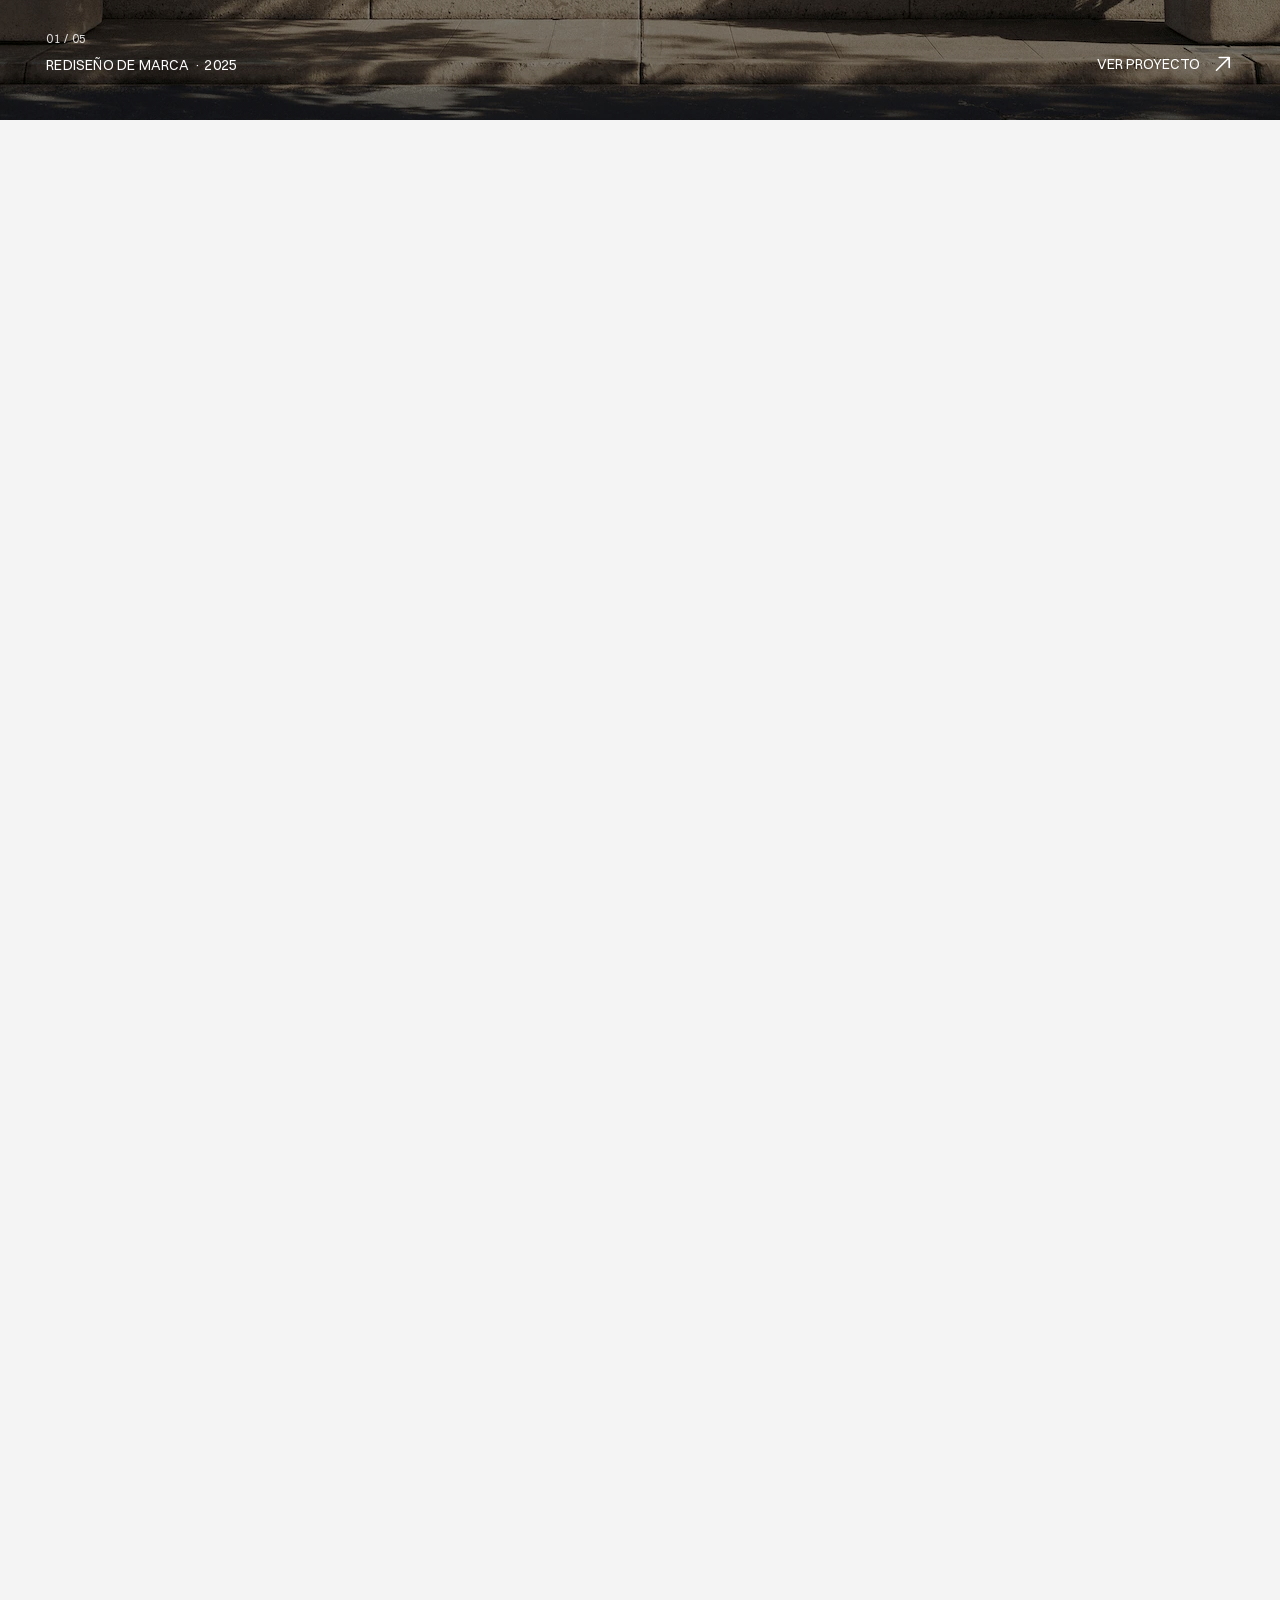
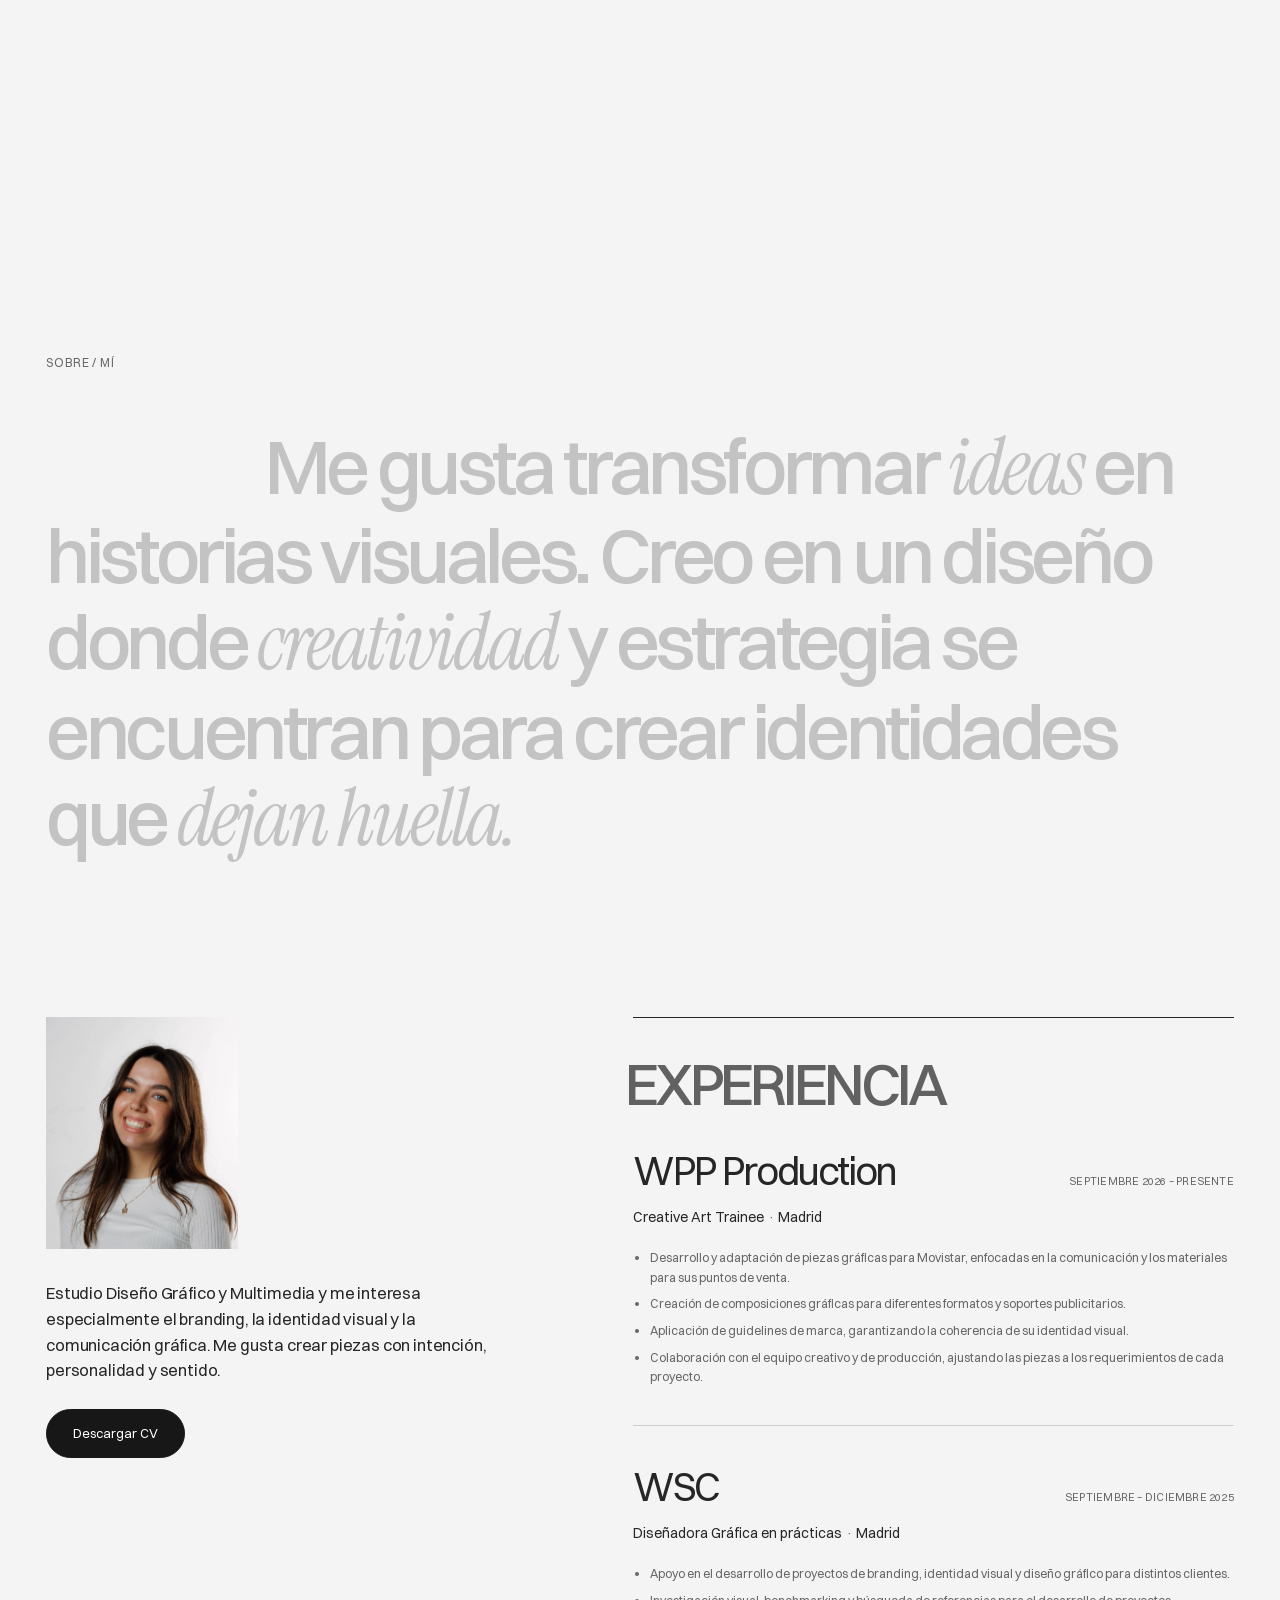
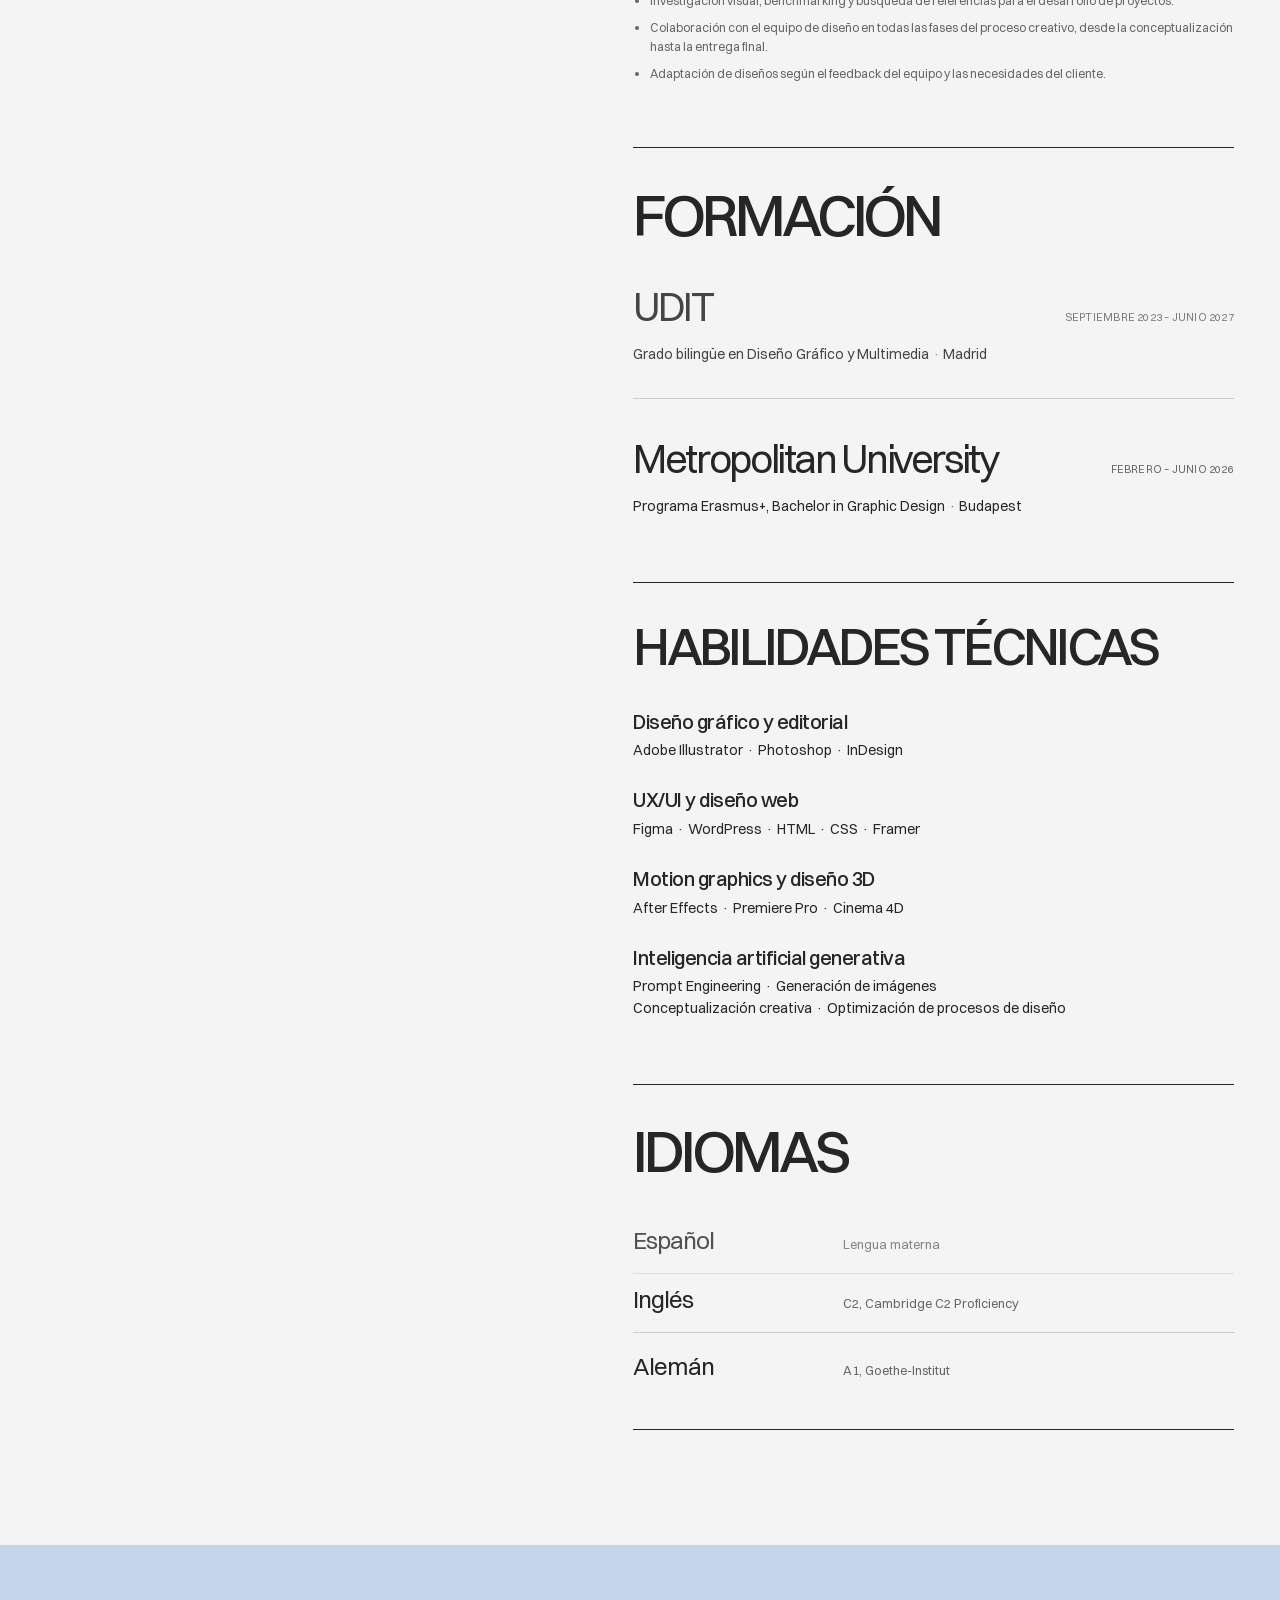
==== commit 3088939a: "Add privacy policy link to footer" ====
--- a/es/index.html
+++ b/es/index.html
@@ -1,2 +1,2 @@
 <!doctype html>
-<html lang="es"><head><meta charset="utf-8"><meta name="viewport" content="width=device-width,initial-scale=1"><title>Laura Fonseca — Diseñadora gráfica</title><meta name="description" content="Laura Fonseca, diseñadora gráfica en Madrid y Creative Art Trainee en WPP Production. Portfolio de branding, identidad visual, comunicación gráfica, diseño expositivo y editorial."><meta name="robots" content="index,follow,max-image-preview:large"><meta name="theme-color" content="#f4f4f4"><meta property="og:type" content="website"><meta property="og:title" content="Laura Fonseca — Diseñadora gráfica"><meta property="og:description" content="Laura Fonseca, diseñadora gráfica en Madrid y Creative Art Trainee en WPP Production. Portfolio de branding, identidad visual, comunicación gráfica, diseño expositivo y editorial."><meta property="og:locale" content="es_ES"><meta property="og:image" content="../assets/social-preview.jpg"><meta property="og:image:alt" content="Laura Fonseca — graphic design portfolio"><meta name="twitter:card" content="summary_large_image"><link rel="alternate" hreflang="es" href="index.html"><link rel="alternate" hreflang="en" href="../index.html"><link rel="icon" href="../assets/favicon.svg" type="image/svg+xml"><link rel="preload" href="../assets/fonts/switzer-400.woff2" as="font" type="font/woff2" crossorigin><link rel="preconnect" href="https://fonts.googleapis.com"><link rel="preconnect" href="https://fonts.gstatic.com" crossorigin><link href="https://fonts.googleapis.com/css2?family=Instrument+Serif:ital@1&amp;display=swap" rel="stylesheet"><link rel="preload" as="image" media="(max-width:700px)" href="../assets/images/hero-thumbs/dicho-y-hecho/02-book-covers-mockup.webp"><link rel="preload" as="image" media="(min-width:701px) and (hover:hover) and (pointer:fine)" href="../assets/images/hero-thumbs/creative-selection-1.webp"><link rel="stylesheet" href="../style.css"><script src="../script.js" defer></script><script type="application/ld+json">{"@context":"https://schema.org","@type":"Person","name":"Laura Fonseca","jobTitle":"Diseñadora gráfica","sameAs":["https://www.instagram.com/laurafonseca.design/","https://www.linkedin.com/in/laura-fonseca-ort%C3%A9s-6abb1227b/"],"knowsAbout":["Diseño gráfico","Branding","Identidad visual","Comunicación gráfica","Diseño editorial"],"email":"mailto:laurafonortes@gmail.com"}</script></head><body id="top"><a class="skip" href="#main">Saltar al contenido</a><header class="site-header"><a class="wordmark" href="index.html#hero" aria-label="Laura Fonseca — Proyectos">Laura Fonseca</a><nav class="desktop-nav" aria-label="Principal"><a href="index.html#works">Proyectos</a><a href="index.html#about">Sobre mí</a><a href="index.html#contact">Contacto</a></nav><div class="nav-actions"><a class="language-switch" href="../index.html" lang="en" hreflang="en" aria-label="Switch to English"><span class="">EN</span><span aria-hidden="true">/</span><span class="selected">ES</span></a><button class="menu-toggle" aria-expanded="false" aria-controls="mobile-nav">Menú <span aria-hidden="true">+</span></button></div><nav id="mobile-nav" class="mobile-nav" aria-label="Menú móvil" hidden><a href="index.html#works">Proyectos</a><a href="index.html#about">Sobre mí</a><a href="index.html#contact">Contacto</a></nav></header><div class="scroll-progress" aria-hidden="true"></div><main id="main"><section class="hero" id="hero" aria-label="Laura Fonseca"><h1 class="sr-only">Laura Fonseca — Diseñadora gráfica</h1><div class="hero-logo"><img class="" src="../assets/images/laura-fonseca-logo.webp" width="1270" height="463" alt="Laura Fonseca" decoding="async" fetchpriority="high"></div><div class="mobile-hero" aria-hidden="true"><img class="mobile-hero__name mobile-hero__name--laura" src="../assets/mobile-hero/laura.svg" width="391" height="139" alt="" draggable="false" decoding="async"><div class="mobile-hero__reel" data-images="../assets/images/hero-thumbs/dicho-y-hecho/02-book-covers-mockup.webp|../assets/images/hero-thumbs/palocleves/06-citylight-advertisement.webp|../assets/images/hero-thumbs/applaws/07-storefront-window-graphics.webp|../assets/images/hero-thumbs/nogue/07-open-magazine-mockup.webp|../assets/images/hero-thumbs/applaws/04-outdoor-brand-banner.webp|../assets/images/hero-thumbs/dicho-y-hecho/07-book-interior-layouts.webp|../assets/images/hero-thumbs/palocleves/01-exhibition-installation.webp|../assets/images/hero-thumbs/nogue/05-fashion-editorial-spread.webp"><img class="mobile-hero__slide is-active" src="../assets/images/hero-thumbs/dicho-y-hecho/02-book-covers-mockup.webp" width="2560" height="1706" alt="" draggable="false" decoding="async"><img class="mobile-hero__slide" alt="" draggable="false" decoding="async"></div><img class="mobile-hero__name mobile-hero__name--fonseca" src="../assets/mobile-hero/fonseca.svg" width="642" height="106" alt="" draggable="false" decoding="async"></div><div class="image-trail" aria-hidden="true" data-images="../assets/images/hero-thumbs/creative-selection-1.webp|../assets/images/hero-thumbs/applaws/03-brand-identity-overview.webp|../assets/images/hero-thumbs/palocleves/03-logo.webp|../assets/images/hero-thumbs/dicho-y-hecho/02-book-covers-mockup.webp|../assets/images/hero-thumbs/nogue/03-magazine-stack.webp|../assets/images/hero-thumbs/creative-selection-3.webp|../assets/images/hero-thumbs/applaws/09-branded-stationery.webp|../assets/images/hero-thumbs/palocleves/06-citylight-advertisement.webp|../assets/images/hero-thumbs/dicho-y-hecho/03-sevilla-book-cover.webp|../assets/images/hero-thumbs/nogue/06-advertising-spread.webp|../assets/images/hero-thumbs/creative-selection-4.webp|../assets/images/hero-thumbs/applaws/02-product-pouches.webp|../assets/images/hero-thumbs/palocleves/08-exhibition-wall-graphics.webp|../assets/images/hero-thumbs/dicho-y-hecho/05-mesa-book-cover.webp|../assets/images/hero-thumbs/nogue/08-typographic-editorial-spread.webp|../assets/images/hero-thumbs/creative-selection-5.webp|../assets/images/hero-thumbs/applaws/04-outdoor-brand-banner.webp|../assets/images/hero-thumbs/palocleves/09-artwork-labels.webp|../assets/images/hero-thumbs/dicho-y-hecho/08-open-book-and-bookmark.webp|../assets/images/hero-thumbs/nogue/07-open-magazine-mockup.webp"></div><div class="hero-bottom"><p>Diseñadora gráfica<br>Madrid, España</p><span class="hero-year">Portfolio / 2026</span></div></section><section id="works" class="works section project-showcase" aria-label="Proyectos seleccionados"><h2 class="sr-only">Proyectos seleccionados</h2><div class="project-showcase__stage"><article class="project-showcase__panel" data-project-index="0" style="--panel-order:0"><a class="project-showcase__link" href="applaws.html" aria-label="Ver proyecto: APPLAWS"><img class="project-showcase__image" src="../assets/images/applaws-07.webp" width="1280" height="960" alt="" decoding="async" loading="lazy" fetchpriority="low"><span class="project-showcase__shade" aria-hidden="true"></span><span class="project-showcase__center"><h3 class="project-showcase__name">APPLAWS</h3></span><span class="project-showcase__info"><span class="project-showcase__index">01 / 05</span><span class="project-showcase__category">Rediseño de marca · 2025</span></span><span class="project-showcase__action" aria-hidden="true">Ver proyecto <svg class="project-showcase__arrow" xmlns="http://www.w3.org/2000/svg" viewBox="0 0 24 24" width="22" height="22" fill="none" stroke="currentColor" stroke-width="1.8" stroke-linecap="round" stroke-linejoin="round" focusable="false"><path d="M5 19 19 5M8 5h11v11"/></svg></span></a></article><article class="project-showcase__panel" data-project-index="1" style="--panel-order:1"><a class="project-showcase__link" href="palocleves.html" aria-label="Ver proyecto: PALÓCLEVES"><img class="project-showcase__image" src="../assets/images/palocleves/05-outdoor-street-banner.webp" width="1920" height="1440" alt="" decoding="async" loading="lazy"><span class="project-showcase__shade" aria-hidden="true"></span><span class="project-showcase__center"><h3 class="project-showcase__name">PALÓCLEVES</h3></span><span class="project-showcase__info"><span class="project-showcase__index">02 / 05</span><span class="project-showcase__category">Identidad / Diseño expositivo · 2026</span></span><span class="project-showcase__action" aria-hidden="true">Ver proyecto <svg class="project-showcase__arrow" xmlns="http://www.w3.org/2000/svg" viewBox="0 0 24 24" width="22" height="22" fill="none" stroke="currentColor" stroke-width="1.8" stroke-linecap="round" stroke-linejoin="round" focusable="false"><path d="M5 19 19 5M8 5h11v11"/></svg></span></a></article><article class="project-showcase__panel" data-project-index="2" style="--panel-order:2"><a class="project-showcase__link" href="dicho-y-hecho.html" aria-label="Ver proyecto: DICHO Y HECHO"><img class="project-showcase__image" src="../assets/images/dicho-y-hecho-cover.webp" width="1920" height="1440" alt="" decoding="async" loading="lazy"><span class="project-showcase__shade" aria-hidden="true"></span><span class="project-showcase__center"><h3 class="project-showcase__name">DICHO Y HECHO</h3></span><span class="project-showcase__info"><span class="project-showcase__index">03 / 05</span><span class="project-showcase__category">Diseño editorial · 2026</span></span><span class="project-showcase__action" aria-hidden="true">Ver proyecto <svg class="project-showcase__arrow" xmlns="http://www.w3.org/2000/svg" viewBox="0 0 24 24" width="22" height="22" fill="none" stroke="currentColor" stroke-width="1.8" stroke-linecap="round" stroke-linejoin="round" focusable="false"><path d="M5 19 19 5M8 5h11v11"/></svg></span></a></article><article class="project-showcase__panel" data-project-index="3" style="--panel-order:3"><a class="project-showcase__link" href="nogue.html" aria-label="Ver proyecto: NOGUE"><img class="project-showcase__image" src="../assets/images/nogue-cover.webp" width="1555" height="1160" alt="" decoding="async" loading="lazy"><span class="project-showcase__shade" aria-hidden="true"></span><span class="project-showcase__center"><h3 class="project-showcase__name">NOGUE</h3></span><span class="project-showcase__info"><span class="project-showcase__index">04 / 05</span><span class="project-showcase__category">Diseño editorial · 2025</span></span><span class="project-showcase__action" aria-hidden="true">Ver proyecto <svg class="project-showcase__arrow" xmlns="http://www.w3.org/2000/svg" viewBox="0 0 24 24" width="22" height="22" fill="none" stroke="currentColor" stroke-width="1.8" stroke-linecap="round" stroke-linejoin="round" focusable="false"><path d="M5 19 19 5M8 5h11v11"/></svg></span></a></article><article class="project-showcase__panel" data-project-index="4" style="--panel-order:4"><a class="project-showcase__link" href="monk.html" aria-label="Ver proyecto: MONK"><img class="project-showcase__image" src="../assets/images/monk/05-cocktail-menu.webp" width="1280" height="960" alt="" decoding="async" loading="lazy"><span class="project-showcase__shade" aria-hidden="true"></span><span class="project-showcase__center"><h3 class="project-showcase__name">MONK</h3></span><span class="project-showcase__info"><span class="project-showcase__index">05 / 05</span><span class="project-showcase__category">Identidad visual / Ilustración · 2024</span></span><span class="project-showcase__action" aria-hidden="true">Ver proyecto <svg class="project-showcase__arrow" xmlns="http://www.w3.org/2000/svg" viewBox="0 0 24 24" width="22" height="22" fill="none" stroke="currentColor" stroke-width="1.8" stroke-linecap="round" stroke-linejoin="round" focusable="false"><path d="M5 19 19 5M8 5h11v11"/></svg></span></a></article></div></section><section id="about" class="about section"><div class="about-statement"><p class="about-eyebrow">SOBRE / MÍ</p><h2 class="about-manifesto">Me gusta transformar <em>ideas</em> en historias visuales. Creo en un diseño donde <em>creatividad</em> y estrategia se encuentran para crear identidades que <em>dejan huella.</em></h2></div><div class="about-details"><div class="about-intro reveal"><img class="portrait" src="../assets/images/laura-fonseca-portrait.webp" width="1651" height="1920" alt="Laura Fonseca" decoding="async" loading="lazy"><p class="bio">Estudio Diseño Gráfico y Multimedia y me interesa especialmente el branding, la identidad visual y la comunicación gráfica. Me gusta crear piezas con intención, personalidad y sentido.</p><a class="download-button" href="../assets/documents/LauraFonseca_CV_Español.pdf" download>Descargar CV </a></div><div class="typecv reveal"><section class="typecv-part typecv-part--experience" aria-labelledby="es-typecv-experience"><header class="typecv-part__header"><h3 id="es-typecv-experience">EXPERIENCIA</h3></header><div class="typecv-part__body"><article class="typecv-entry"><div class="typecv-entry__heading"><h4>WPP Production</h4><span class="typecv-date">Septiembre 2026 – Presente</span></div><p class="typecv-subline">Creative Art Trainee<span aria-hidden="true"> · </span>Madrid</p><ul class="typecv-notes"><li>Desarrollo y adaptación de piezas gráficas para Movistar, enfocadas en la comunicación y los materiales para sus puntos de venta.</li><li>Creación de composiciones gráficas para diferentes formatos y soportes publicitarios.</li><li>Aplicación de guidelines de marca, garantizando la coherencia de su identidad visual.</li><li>Colaboración con el equipo creativo y de producción, ajustando las piezas a los requerimientos de cada proyecto.</li></ul></article><article class="typecv-entry"><div class="typecv-entry__heading"><h4>WSC</h4><span class="typecv-date">Septiembre – diciembre 2025</span></div><p class="typecv-subline">Diseñadora Gráfica en prácticas<span aria-hidden="true"> · </span>Madrid</p><ul class="typecv-notes"><li>Apoyo en el desarrollo de proyectos de branding, identidad visual y diseño gráfico para distintos clientes.</li><li>Investigación visual, benchmarking y búsqueda de referencias para el desarrollo de proyectos.</li><li>Colaboración con el equipo de diseño en todas las fases del proceso creativo, desde la conceptualización hasta la entrega final.</li><li>Adaptación de diseños según el feedback del equipo y las necesidades del cliente.</li></ul></article></div></section><section class="typecv-part typecv-part--education" aria-labelledby="es-typecv-education"><header class="typecv-part__header"><h3 id="es-typecv-education">FORMACIÓN</h3></header><div class="typecv-part__body"><article class="typecv-entry"><div class="typecv-entry__heading"><h4>UDIT</h4><span class="typecv-date">Septiembre 2023 – junio 2027</span></div><p class="typecv-subline">Grado bilingüe en Diseño Gráfico y Multimedia<span aria-hidden="true"> · </span>Madrid</p></article><article class="typecv-entry"><div class="typecv-entry__heading"><h4>Metropolitan University</h4><span class="typecv-date">Febrero – junio 2026</span></div><p class="typecv-subline">Programa Erasmus+, Bachelor in Graphic Design<span aria-hidden="true"> · </span>Budapest</p></article></div></section><section class="typecv-part typecv-part--technical" aria-labelledby="es-typecv-technical"><header class="typecv-part__header"><h3 id="es-typecv-technical">HABILIDADES TÉCNICAS</h3></header><div class="typecv-part__body typecv-technical"><div class="typecv-technical__group"><h4>Diseño gráfico y editorial</h4><p>Adobe Illustrator · Photoshop · InDesign</p></div><div class="typecv-technical__group"><h4>UX/UI y diseño web</h4><p>Figma · WordPress · HTML · CSS · Framer</p></div><div class="typecv-technical__group"><h4>Motion graphics y diseño 3D</h4><p>After Effects · Premiere Pro · Cinema 4D</p></div><div class="typecv-technical__group"><h4>Inteligencia artificial generativa</h4><p>Prompt Engineering · Generación de imágenes<br>Conceptualización creativa · Optimización de procesos de diseño</p></div></div></section><section class="typecv-part typecv-part--languages" aria-labelledby="es-typecv-languages"><header class="typecv-part__header"><h3 id="es-typecv-languages">IDIOMAS</h3></header><div class="typecv-part__body"><dl class="typecv-languages"><div class="typecv-language"><dt>Español</dt><dd>Lengua materna</dd></div><div class="typecv-language"><dt>Inglés</dt><dd>C2, Cambridge C2 Proficiency</dd></div><div class="typecv-language"><dt>Alemán</dt><dd>A1, Goethe-Institut</dd></div></dl></div></section></div></div></section></main><section id="contact" class="footer-reveal" aria-label="Contacto"><div class="footer-reveal__stage"><div class="footer-reveal__surface"><div class="contact section"><p class="eyebrow">Contacto</p><a class="contact-title" href="mailto:laurafonortes@gmail.com"><h2>CONECTA<br>CONMIGO</h2></a></div><footer class="footer"><div class="socials"><a href="https://www.instagram.com/laurafonseca.design/" target="_blank" rel="noopener noreferrer">Instagram </a><a href="https://www.linkedin.com/in/laura-fonseca-ort%C3%A9s-6abb1227b/" target="_blank" rel="noopener noreferrer">LinkedIn </a><a href="mailto:laurafonortes@gmail.com">Mail </a></div><div class="footer-bottom"><span>© 2026 Laura Fonseca</span><a href="#top">Volver arriba </a></div></footer></div></div></section></body></html>+<html lang="es"><head><meta charset="utf-8"><meta name="viewport" content="width=device-width,initial-scale=1"><title>Laura Fonseca — Diseñadora gráfica</title><meta name="description" content="Laura Fonseca, diseñadora gráfica en Madrid y Creative Art Trainee en WPP Production. Portfolio de branding, identidad visual, comunicación gráfica, diseño expositivo y editorial."><meta name="robots" content="index,follow,max-image-preview:large"><meta name="theme-color" content="#f4f4f4"><meta property="og:type" content="website"><meta property="og:title" content="Laura Fonseca — Diseñadora gráfica"><meta property="og:description" content="Laura Fonseca, diseñadora gráfica en Madrid y Creative Art Trainee en WPP Production. Portfolio de branding, identidad visual, comunicación gráfica, diseño expositivo y editorial."><meta property="og:locale" content="es_ES"><meta property="og:image" content="../assets/social-preview.jpg"><meta property="og:image:alt" content="Laura Fonseca — graphic design portfolio"><meta name="twitter:card" content="summary_large_image"><link rel="alternate" hreflang="es" href="index.html"><link rel="alternate" hreflang="en" href="../index.html"><link rel="icon" href="../assets/favicon.svg" type="image/svg+xml"><link rel="preload" href="../assets/fonts/switzer-400.woff2" as="font" type="font/woff2" crossorigin><link rel="preconnect" href="https://fonts.googleapis.com"><link rel="preconnect" href="https://fonts.gstatic.com" crossorigin><link href="https://fonts.googleapis.com/css2?family=Instrument+Serif:ital@1&amp;display=swap" rel="stylesheet"><link rel="preload" as="image" media="(max-width:700px)" href="../assets/images/hero-thumbs/dicho-y-hecho/02-book-covers-mockup.webp"><link rel="preload" as="image" media="(min-width:701px) and (hover:hover) and (pointer:fine)" href="../assets/images/hero-thumbs/creative-selection-1.webp"><link rel="stylesheet" href="../style.css"><script src="../script.js" defer></script><script type="application/ld+json">{"@context":"https://schema.org","@type":"Person","name":"Laura Fonseca","jobTitle":"Diseñadora gráfica","sameAs":["https://www.instagram.com/laurafonseca.design/","https://www.linkedin.com/in/laura-fonseca-ort%C3%A9s-6abb1227b/"],"knowsAbout":["Diseño gráfico","Branding","Identidad visual","Comunicación gráfica","Diseño editorial"],"email":"mailto:laurafonortes@gmail.com"}</script></head><body id="top"><a class="skip" href="#main">Saltar al contenido</a><header class="site-header"><a class="wordmark" href="index.html#hero" aria-label="Laura Fonseca — Proyectos">Laura Fonseca</a><nav class="desktop-nav" aria-label="Principal"><a href="index.html#works">Proyectos</a><a href="index.html#about">Sobre mí</a><a href="index.html#contact">Contacto</a></nav><div class="nav-actions"><a class="language-switch" href="../index.html" lang="en" hreflang="en" aria-label="Switch to English"><span class="">EN</span><span aria-hidden="true">/</span><span class="selected">ES</span></a><button class="menu-toggle" aria-expanded="false" aria-controls="mobile-nav">Menú <span aria-hidden="true">+</span></button></div><nav id="mobile-nav" class="mobile-nav" aria-label="Menú móvil" hidden><a href="index.html#works">Proyectos</a><a href="index.html#about">Sobre mí</a><a href="index.html#contact">Contacto</a></nav></header><div class="scroll-progress" aria-hidden="true"></div><main id="main"><section class="hero" id="hero" aria-label="Laura Fonseca"><h1 class="sr-only">Laura Fonseca — Diseñadora gráfica</h1><div class="hero-logo"><img class="" src="../assets/images/laura-fonseca-logo.webp" width="1270" height="463" alt="Laura Fonseca" decoding="async" fetchpriority="high"></div><div class="mobile-hero" aria-hidden="true"><img class="mobile-hero__name mobile-hero__name--laura" src="../assets/mobile-hero/laura.svg" width="391" height="139" alt="" draggable="false" decoding="async"><div class="mobile-hero__reel" data-images="../assets/images/hero-thumbs/dicho-y-hecho/02-book-covers-mockup.webp|../assets/images/hero-thumbs/palocleves/06-citylight-advertisement.webp|../assets/images/hero-thumbs/applaws/07-storefront-window-graphics.webp|../assets/images/hero-thumbs/nogue/07-open-magazine-mockup.webp|../assets/images/hero-thumbs/applaws/04-outdoor-brand-banner.webp|../assets/images/hero-thumbs/dicho-y-hecho/07-book-interior-layouts.webp|../assets/images/hero-thumbs/palocleves/01-exhibition-installation.webp|../assets/images/hero-thumbs/nogue/05-fashion-editorial-spread.webp"><img class="mobile-hero__slide is-active" src="../assets/images/hero-thumbs/dicho-y-hecho/02-book-covers-mockup.webp" width="2560" height="1706" alt="" draggable="false" decoding="async"><img class="mobile-hero__slide" alt="" draggable="false" decoding="async"></div><img class="mobile-hero__name mobile-hero__name--fonseca" src="../assets/mobile-hero/fonseca.svg" width="642" height="106" alt="" draggable="false" decoding="async"></div><div class="image-trail" aria-hidden="true" data-images="../assets/images/hero-thumbs/creative-selection-1.webp|../assets/images/hero-thumbs/applaws/03-brand-identity-overview.webp|../assets/images/hero-thumbs/palocleves/03-logo.webp|../assets/images/hero-thumbs/dicho-y-hecho/02-book-covers-mockup.webp|../assets/images/hero-thumbs/nogue/03-magazine-stack.webp|../assets/images/hero-thumbs/creative-selection-3.webp|../assets/images/hero-thumbs/applaws/09-branded-stationery.webp|../assets/images/hero-thumbs/palocleves/06-citylight-advertisement.webp|../assets/images/hero-thumbs/dicho-y-hecho/03-sevilla-book-cover.webp|../assets/images/hero-thumbs/nogue/06-advertising-spread.webp|../assets/images/hero-thumbs/creative-selection-4.webp|../assets/images/hero-thumbs/applaws/02-product-pouches.webp|../assets/images/hero-thumbs/palocleves/08-exhibition-wall-graphics.webp|../assets/images/hero-thumbs/dicho-y-hecho/05-mesa-book-cover.webp|../assets/images/hero-thumbs/nogue/08-typographic-editorial-spread.webp|../assets/images/hero-thumbs/creative-selection-5.webp|../assets/images/hero-thumbs/applaws/04-outdoor-brand-banner.webp|../assets/images/hero-thumbs/palocleves/09-artwork-labels.webp|../assets/images/hero-thumbs/dicho-y-hecho/08-open-book-and-bookmark.webp|../assets/images/hero-thumbs/nogue/07-open-magazine-mockup.webp"></div><div class="hero-bottom"><p>Diseñadora gráfica<br>Madrid, España</p><span class="hero-year">Portfolio / 2026</span></div></section><section id="works" class="works section project-showcase" aria-label="Proyectos seleccionados"><h2 class="sr-only">Proyectos seleccionados</h2><div class="project-showcase__stage"><article class="project-showcase__panel" data-project-index="0" style="--panel-order:0"><a class="project-showcase__link" href="applaws.html" aria-label="Ver proyecto: APPLAWS"><img class="project-showcase__image" src="../assets/images/applaws-07.webp" width="1280" height="960" alt="" decoding="async" loading="lazy" fetchpriority="low"><span class="project-showcase__shade" aria-hidden="true"></span><span class="project-showcase__center"><h3 class="project-showcase__name">APPLAWS</h3></span><span class="project-showcase__info"><span class="project-showcase__index">01 / 05</span><span class="project-showcase__category">Rediseño de marca · 2025</span></span><span class="project-showcase__action" aria-hidden="true">Ver proyecto <svg class="project-showcase__arrow" xmlns="http://www.w3.org/2000/svg" viewBox="0 0 24 24" width="22" height="22" fill="none" stroke="currentColor" stroke-width="1.8" stroke-linecap="round" stroke-linejoin="round" focusable="false"><path d="M5 19 19 5M8 5h11v11"/></svg></span></a></article><article class="project-showcase__panel" data-project-index="1" style="--panel-order:1"><a class="project-showcase__link" href="palocleves.html" aria-label="Ver proyecto: PALÓCLEVES"><img class="project-showcase__image" src="../assets/images/palocleves/05-outdoor-street-banner.webp" width="1920" height="1440" alt="" decoding="async" loading="lazy"><span class="project-showcase__shade" aria-hidden="true"></span><span class="project-showcase__center"><h3 class="project-showcase__name">PALÓCLEVES</h3></span><span class="project-showcase__info"><span class="project-showcase__index">02 / 05</span><span class="project-showcase__category">Identidad / Diseño expositivo · 2026</span></span><span class="project-showcase__action" aria-hidden="true">Ver proyecto <svg class="project-showcase__arrow" xmlns="http://www.w3.org/2000/svg" viewBox="0 0 24 24" width="22" height="22" fill="none" stroke="currentColor" stroke-width="1.8" stroke-linecap="round" stroke-linejoin="round" focusable="false"><path d="M5 19 19 5M8 5h11v11"/></svg></span></a></article><article class="project-showcase__panel" data-project-index="2" style="--panel-order:2"><a class="project-showcase__link" href="dicho-y-hecho.html" aria-label="Ver proyecto: DICHO Y HECHO"><img class="project-showcase__image" src="../assets/images/dicho-y-hecho-cover.webp" width="1920" height="1440" alt="" decoding="async" loading="lazy"><span class="project-showcase__shade" aria-hidden="true"></span><span class="project-showcase__center"><h3 class="project-showcase__name">DICHO Y HECHO</h3></span><span class="project-showcase__info"><span class="project-showcase__index">03 / 05</span><span class="project-showcase__category">Diseño editorial · 2026</span></span><span class="project-showcase__action" aria-hidden="true">Ver proyecto <svg class="project-showcase__arrow" xmlns="http://www.w3.org/2000/svg" viewBox="0 0 24 24" width="22" height="22" fill="none" stroke="currentColor" stroke-width="1.8" stroke-linecap="round" stroke-linejoin="round" focusable="false"><path d="M5 19 19 5M8 5h11v11"/></svg></span></a></article><article class="project-showcase__panel" data-project-index="3" style="--panel-order:3"><a class="project-showcase__link" href="nogue.html" aria-label="Ver proyecto: NOGUE"><img class="project-showcase__image" src="../assets/images/nogue-cover.webp" width="1555" height="1160" alt="" decoding="async" loading="lazy"><span class="project-showcase__shade" aria-hidden="true"></span><span class="project-showcase__center"><h3 class="project-showcase__name">NOGUE</h3></span><span class="project-showcase__info"><span class="project-showcase__index">04 / 05</span><span class="project-showcase__category">Diseño editorial · 2025</span></span><span class="project-showcase__action" aria-hidden="true">Ver proyecto <svg class="project-showcase__arrow" xmlns="http://www.w3.org/2000/svg" viewBox="0 0 24 24" width="22" height="22" fill="none" stroke="currentColor" stroke-width="1.8" stroke-linecap="round" stroke-linejoin="round" focusable="false"><path d="M5 19 19 5M8 5h11v11"/></svg></span></a></article><article class="project-showcase__panel" data-project-index="4" style="--panel-order:4"><a class="project-showcase__link" href="monk.html" aria-label="Ver proyecto: MONK"><img class="project-showcase__image" src="../assets/images/monk/05-cocktail-menu.webp" width="1280" height="960" alt="" decoding="async" loading="lazy"><span class="project-showcase__shade" aria-hidden="true"></span><span class="project-showcase__center"><h3 class="project-showcase__name">MONK</h3></span><span class="project-showcase__info"><span class="project-showcase__index">05 / 05</span><span class="project-showcase__category">Identidad visual / Ilustración · 2024</span></span><span class="project-showcase__action" aria-hidden="true">Ver proyecto <svg class="project-showcase__arrow" xmlns="http://www.w3.org/2000/svg" viewBox="0 0 24 24" width="22" height="22" fill="none" stroke="currentColor" stroke-width="1.8" stroke-linecap="round" stroke-linejoin="round" focusable="false"><path d="M5 19 19 5M8 5h11v11"/></svg></span></a></article></div></section><section id="about" class="about section"><div class="about-statement"><p class="about-eyebrow">SOBRE / MÍ</p><h2 class="about-manifesto">Me gusta transformar <em>ideas</em> en historias visuales. Creo en un diseño donde <em>creatividad</em> y estrategia se encuentran para crear identidades que <em>dejan huella.</em></h2></div><div class="about-details"><div class="about-intro reveal"><img class="portrait" src="../assets/images/laura-fonseca-portrait.webp" width="1651" height="1920" alt="Laura Fonseca" decoding="async" loading="lazy"><p class="bio">Estudio Diseño Gráfico y Multimedia y me interesa especialmente el branding, la identidad visual y la comunicación gráfica. Me gusta crear piezas con intención, personalidad y sentido.</p><a class="download-button" href="../assets/documents/LauraFonseca_CV_Español.pdf" download>Descargar CV </a></div><div class="typecv reveal"><section class="typecv-part typecv-part--experience" aria-labelledby="es-typecv-experience"><header class="typecv-part__header"><h3 id="es-typecv-experience">EXPERIENCIA</h3></header><div class="typecv-part__body"><article class="typecv-entry"><div class="typecv-entry__heading"><h4>WPP Production</h4><span class="typecv-date">Septiembre 2026 – Presente</span></div><p class="typecv-subline">Creative Art Trainee<span aria-hidden="true"> · </span>Madrid</p><ul class="typecv-notes"><li>Desarrollo y adaptación de piezas gráficas para Movistar, enfocadas en la comunicación y los materiales para sus puntos de venta.</li><li>Creación de composiciones gráficas para diferentes formatos y soportes publicitarios.</li><li>Aplicación de guidelines de marca, garantizando la coherencia de su identidad visual.</li><li>Colaboración con el equipo creativo y de producción, ajustando las piezas a los requerimientos de cada proyecto.</li></ul></article><article class="typecv-entry"><div class="typecv-entry__heading"><h4>WSC</h4><span class="typecv-date">Septiembre – diciembre 2025</span></div><p class="typecv-subline">Diseñadora Gráfica en prácticas<span aria-hidden="true"> · </span>Madrid</p><ul class="typecv-notes"><li>Apoyo en el desarrollo de proyectos de branding, identidad visual y diseño gráfico para distintos clientes.</li><li>Investigación visual, benchmarking y búsqueda de referencias para el desarrollo de proyectos.</li><li>Colaboración con el equipo de diseño en todas las fases del proceso creativo, desde la conceptualización hasta la entrega final.</li><li>Adaptación de diseños según el feedback del equipo y las necesidades del cliente.</li></ul></article></div></section><section class="typecv-part typecv-part--education" aria-labelledby="es-typecv-education"><header class="typecv-part__header"><h3 id="es-typecv-education">FORMACIÓN</h3></header><div class="typecv-part__body"><article class="typecv-entry"><div class="typecv-entry__heading"><h4>UDIT</h4><span class="typecv-date">Septiembre 2023 – junio 2027</span></div><p class="typecv-subline">Grado bilingüe en Diseño Gráfico y Multimedia<span aria-hidden="true"> · </span>Madrid</p></article><article class="typecv-entry"><div class="typecv-entry__heading"><h4>Metropolitan University</h4><span class="typecv-date">Febrero – junio 2026</span></div><p class="typecv-subline">Programa Erasmus+, Bachelor in Graphic Design<span aria-hidden="true"> · </span>Budapest</p></article></div></section><section class="typecv-part typecv-part--technical" aria-labelledby="es-typecv-technical"><header class="typecv-part__header"><h3 id="es-typecv-technical">HABILIDADES TÉCNICAS</h3></header><div class="typecv-part__body typecv-technical"><div class="typecv-technical__group"><h4>Diseño gráfico y editorial</h4><p>Adobe Illustrator · Photoshop · InDesign</p></div><div class="typecv-technical__group"><h4>UX/UI y diseño web</h4><p>Figma · WordPress · HTML · CSS · Framer</p></div><div class="typecv-technical__group"><h4>Motion graphics y diseño 3D</h4><p>After Effects · Premiere Pro · Cinema 4D</p></div><div class="typecv-technical__group"><h4>Inteligencia artificial generativa</h4><p>Prompt Engineering · Generación de imágenes<br>Conceptualización creativa · Optimización de procesos de diseño</p></div></div></section><section class="typecv-part typecv-part--languages" aria-labelledby="es-typecv-languages"><header class="typecv-part__header"><h3 id="es-typecv-languages">IDIOMAS</h3></header><div class="typecv-part__body"><dl class="typecv-languages"><div class="typecv-language"><dt>Español</dt><dd>Lengua materna</dd></div><div class="typecv-language"><dt>Inglés</dt><dd>C2, Cambridge C2 Proficiency</dd></div><div class="typecv-language"><dt>Alemán</dt><dd>A1, Goethe-Institut</dd></div></dl></div></section></div></div></section></main><section id="contact" class="footer-reveal" aria-label="Contacto"><div class="footer-reveal__stage"><div class="footer-reveal__surface"><div class="contact section"><p class="eyebrow">Contacto</p><a class="contact-title" href="mailto:laurafonortes@gmail.com"><h2>CONECTA<br>CONMIGO</h2></a></div><footer class="footer"><div class="socials"><a href="https://www.instagram.com/laurafonseca.design/" target="_blank" rel="noopener noreferrer">Instagram </a><a href="https://www.linkedin.com/in/laura-fonseca-ort%C3%A9s-6abb1227b/" target="_blank" rel="noopener noreferrer">LinkedIn </a><a href="mailto:laurafonortes@gmail.com">Mail </a></div><div class="footer-bottom"><span>© 2026 Laura Fonseca</span><a href="privacy.html">Política de privacidad</a><a href="#top">Volver arriba </a></div></footer></div></div></section></body></html>
--- a/style.css
+++ b/style.css
@@ -5,14 +5,14 @@
 :root{--paper:#f4f4f4;--ink:#262626;--muted:#666;--line:#bdbdbd;--gutter:clamp(22px,3.6vw,80px);--ease:cubic-bezier(.22,1,.36,1)}
 *,*::before,*::after{box-sizing:border-box}html{scroll-behavior:smooth;scroll-padding-top:100px}body{margin:0;background:var(--paper);color:var(--ink);font-family:Switzer,Arial,sans-serif;-webkit-font-smoothing:antialiased}body.modal-open{overflow:hidden}::selection{background:#c9d5fa;color:#151515}a{color:inherit;text-decoration:none}button{font:inherit;color:inherit;cursor:pointer}button,a{-webkit-tap-highlight-color:transparent}button{background:none;border:0}img{display:block;max-width:100%;height:auto}h1,h2,h3,p,figure{margin:0}h1,h2,h3{font-weight:400}p{line-height:1.5}a:focus-visible,button:focus-visible,summary:focus-visible{outline:2px solid #3268bd;outline-offset:6px;border-radius:2px}.sr-only{position:absolute;width:1px;height:1px;padding:0;margin:-1px;overflow:hidden;clip:rect(0,0,0,0);white-space:nowrap;border:0}[hidden]{display:none!important}.skip{position:fixed;top:12px;left:16px;z-index:100;background:var(--ink);color:white;padding:12px;transform:translateY(-160%)}.skip:focus{transform:none}
 .site-header{position:fixed;z-index:30;inset:0 0 auto;display:grid;grid-template-columns:1fr auto 1fr;align-items:center;gap:24px;min-height:80px;padding:20px var(--gutter);background:rgba(244,244,244,.91);backdrop-filter:blur(14px);-webkit-backdrop-filter:blur(14px);font-size:13px;text-transform:uppercase;transition:box-shadow .3s}.site-header.scrolled{box-shadow:0 1px 0 #26262612}.wordmark{justify-self:start;font-weight:500}.desktop-nav,.nav-actions{display:flex;align-items:center;gap:28px}.nav-actions{justify-self:end;gap:20px}.desktop-nav a{position:relative;padding:8px 0}.desktop-nav a::after{position:absolute;content:'';left:0;right:0;bottom:1px;height:1px;background:currentColor;transform:scaleX(0);transform-origin:left;transition:transform .35s var(--ease)}.desktop-nav a:hover::after,.desktop-nav a[aria-current]::after{transform:scaleX(1)}.language-switch{display:flex;gap:9px;align-items:center;padding:9px 13px;border:1px solid #c5c5c5;border-radius:100px}.language-switch span{opacity:.55}.language-switch .selected{opacity:1;font-weight:500}.menu-toggle{display:none}.mobile-nav{display:none}
-.hero{min-height:700px;height:100svh;max-height:1200px;position:relative;isolation:isolate;display:grid;place-items:center;padding:120px var(--gutter);overflow:hidden}.hero-logo{width:clamp(300px,38vw,610px);animation:hero-in 1.2s var(--ease) both}.hero-logo img{width:100%;height:auto}.hero-bottom{position:absolute;bottom:38px;left:var(--gutter);right:var(--gutter);display:grid;grid-template-columns:1fr auto 1fr;align-items:end;gap:20px;font-size:11px;line-height:1.5;text-transform:uppercase}.hero-year{text-align:right}.scroll-link{display:flex;gap:20px;align-items:center;padding:10px 0}.scroll-link span{font-size:22px;animation:nudge 2.5s ease-in-out infinite}.image-trail{position:absolute;inset:0;pointer-events:none;z-index:2;overflow:hidden}.trail-image{position:absolute;width:clamp(110px,11vw,175px);aspect-ratio:4/3;object-fit:cover;object-position:center;box-shadow:0 14px 42px #0002;pointer-events:none;user-select:none;-webkit-user-drag:none;backface-visibility:hidden;will-change:transform,opacity,left,top;transition:left .24s cubic-bezier(.22,1,.36,1),top .24s cubic-bezier(.22,1,.36,1)}.section{padding:90px var(--gutter)}.section-heading{display:flex;justify-content:space-between;align-items:baseline;padding-bottom:44px}.section-heading h2{font-size:clamp(60px,7.1vw,110px);line-height:1;letter-spacing:-.065em;text-transform:uppercase}.section-heading>span{font-size:11px;text-transform:uppercase}.project-grid{display:grid;grid-template-columns:1fr 1fr;gap:70px 28px}.project-card a{display:block}.project-visual{position:relative;overflow:hidden;background:#e8e8e8;aspect-ratio:4/3}.project-visual>img{width:100%;height:100%;object-fit:cover;transition:transform .8s var(--ease)}.project-arrow{position:absolute;right:20px;top:20px;background:var(--paper);width:48px;height:48px;border-radius:50%;display:grid;place-items:center;font-size:27px;opacity:0;transform:translate(-8px,8px);transition:all .4s var(--ease)}.project-open{position:absolute;left:20px;bottom:20px;background:var(--paper);padding:10px 16px;border-radius:30px;font-size:12px;opacity:0;transform:translateY(10px);transition:all .4s var(--ease)}.project-card a:hover .project-visual>img{transform:scale(1.035)}.project-card a:hover .project-arrow,.project-card a:focus-visible .project-arrow,.project-card a:hover .project-open,.project-card a:focus-visible .project-open{opacity:1;transform:none}.project-caption{display:flex;justify-content:space-between;align-items:baseline;gap:15px;padding-top:19px}.project-caption h3{font-size:clamp(20px,1.8vw,29px);letter-spacing:-.025em}.project-caption p{font-size:11px;text-transform:uppercase;color:var(--muted);margin-top:5px}.project-year{font-size:12px;color:var(--muted)}
+.hero{min-height:700px;height:100svh;max-height:1200px;position:relative;isolation:isolate;display:grid;place-items:center;padding:120px var(--gutter);overflow:hidden}.hero-logo{width:clamp(300px,38vw,610px);animation:hero-in 1.2s var(--ease) both}.hero-logo img{width:100%;height:auto}.hero-bottom{position:absolute;bottom:38px;left:var(--gutter);right:var(--gutter);display:grid;grid-template-columns:1fr 1fr;align-items:end;gap:20px;font-size:11px;line-height:1.5;text-transform:uppercase}.hero-year{text-align:left;grid-column:1;grid-row:1}.hero-bottom>p{grid-column:2;grid-row:1;text-align:right}.scroll-link{display:flex;gap:20px;align-items:center;padding:10px 0}.scroll-link span{font-size:22px;animation:nudge 2.5s ease-in-out infinite}.image-trail{position:absolute;inset:0;pointer-events:none;z-index:2;overflow:hidden}.trail-image{position:absolute;width:clamp(110px,11vw,175px);aspect-ratio:4/3;object-fit:cover;object-position:center;box-shadow:0 14px 42px #0002;pointer-events:none;user-select:none;-webkit-user-drag:none;backface-visibility:hidden;will-change:transform,opacity,left,top;transition:left .24s cubic-bezier(.22,1,.36,1),top .24s cubic-bezier(.22,1,.36,1)}.section{padding:90px var(--gutter)}.section-heading{display:flex;justify-content:space-between;align-items:baseline;padding-bottom:44px}.section-heading h2{font-size:clamp(60px,7.1vw,110px);line-height:1;letter-spacing:-.065em;text-transform:uppercase}.section-heading>span{font-size:11px;text-transform:uppercase}.project-grid{display:grid;grid-template-columns:1fr 1fr;gap:70px 28px}.project-card a{display:block}.project-visual{position:relative;overflow:hidden;background:#e8e8e8;aspect-ratio:4/3}.project-visual>img{width:100%;height:100%;object-fit:cover;transition:transform .8s var(--ease)}.project-arrow{position:absolute;right:20px;top:20px;background:var(--paper);width:48px;height:48px;border-radius:50%;display:grid;place-items:center;font-size:27px;opacity:0;transform:translate(-8px,8px);transition:all .4s var(--ease)}.project-open{position:absolute;left:20px;bottom:20px;background:var(--paper);padding:10px 16px;border-radius:30px;font-size:12px;opacity:0;transform:translateY(10px);transition:all .4s var(--ease)}.project-card a:hover .project-visual>img{transform:scale(1.035)}.project-card a:hover .project-arrow,.project-card a:focus-visible .project-arrow,.project-card a:hover .project-open,.project-card a:focus-visible .project-open{opacity:1;transform:none}.project-caption{display:flex;justify-content:space-between;align-items:baseline;gap:15px;padding-top:19px}.project-caption h3{font-size:clamp(20px,1.8vw,29px);letter-spacing:-.025em}.project-caption p{font-size:11px;text-transform:uppercase;color:var(--muted);margin-top:5px}.project-year{font-size:12px;color:var(--muted)}
 .about{display:grid;grid-template-columns:minmax(0,1fr) minmax(0,1.85fr);gap:clamp(45px,8vw,140px);padding-top:130px;padding-bottom:90px}.portrait{width:152px;margin-bottom:32px;aspect-ratio:152/184;object-fit:cover}.about h2{font-size:clamp(54px,6.3vw,98px);line-height:.94;letter-spacing:-.062em;margin-bottom:28px}.bio{font-size:13px;line-height:1.35;text-transform:uppercase;max-width:430px}.text-link{display:inline-flex;gap:15px;border-bottom:1px solid;padding:10px 0;margin-top:24px;font-size:13px;transition:opacity .2s}.text-link:hover{opacity:.6}.accordion{padding-top:217px}details{border-bottom:1px solid #777}summary{display:flex;align-items:center;justify-content:space-between;gap:20px;list-style:none;font-size:clamp(22px,1.9vw,30px);letter-spacing:-.035em;padding:27px 0;cursor:pointer}summary::-webkit-details-marker{display:none}summary>span{color:#777;font-size:27px;font-weight:400;transition:transform .3s}details[open] summary>span{transform:rotate(45deg)}.detail-body{padding:0 35px 28px 0;font-size:15px;max-width:660px;animation:detail-in .35s var(--ease)}.detail-body h3{font-size:18px;font-weight:500;margin-top:20px;margin-bottom:6px}.detail-body h3:first-child{margin-top:0}.detail-body p+p{margin-top:7px}.detail-body ul{padding-left:19px;line-height:1.6}.detail-body li+li{margin-top:6px}.muted{color:var(--muted);font-size:13px}.eyebrow{text-transform:uppercase;font-size:12px;margin-bottom:25px}.contact{padding-top:90px;padding-bottom:70px}.contact-title{display:flex;align-items:center;justify-content:space-between;gap:20px}.contact-title h2{font-size:clamp(90px,18.4vw,320px);letter-spacing:-.075em;line-height:.82}.contact-title>span{font-size:clamp(50px,13vw,220px);align-self:flex-start;transition:transform .5s var(--ease)}.contact-title:hover>span{transform:translate(8px,-8px)}html[lang=es] .contact-title h2{font-size:clamp(52px,12.4vw,220px);letter-spacing:-.07em}.contact-email{display:inline-block;font-size:clamp(16px,2vw,27px);margin-top:40px;border-bottom:1px solid;padding-bottom:7px}.footer{padding:30px var(--gutter) 26px}.socials{display:flex;gap:36px;font-size:clamp(16px,1.8vw,26px);text-transform:uppercase;letter-spacing:-.035em}.socials a:hover{opacity:.6}.footer-bottom{display:flex;justify-content:space-between;align-items:center;gap:20px;margin-top:50px;border-top:1px solid var(--line);padding-top:24px;font-size:11px;text-transform:uppercase}.motion-toggle{font-size:11px;text-transform:uppercase;padding:8px}.motion-toggle:hover{text-decoration:underline}
 .project-main{padding:130px var(--gutter) 40px}.back-link{font-size:12px;text-transform:uppercase;display:inline-block;padding:12px 0}.project-heading{margin:42px 0 50px;display:flex;justify-content:space-between;align-items:baseline;gap:20px}.project-heading h1{font-size:clamp(54px,9.5vw,160px);letter-spacing:-.065em;line-height:.95}.project-heading>span{font-size:12px;white-space:nowrap}.project-intro{display:grid;grid-template-columns:1fr 1.65fr;gap:clamp(35px,8vw,130px);padding:0 0 70px}.project-facts{font-size:12px;text-transform:uppercase}.project-facts>p{color:var(--muted)}.project-facts ul{padding:20px 0 0;list-style:none;line-height:1.8}.project-facts li::before{content:'';padding-right:7px}.project-facts .text-link{text-transform:none}.project-description{font-size:clamp(16px,1.45vw,21px);letter-spacing:-.012em;max-width:850px}.project-description p{line-height:1.5}.project-description p+p{margin-top:22px}.project-gallery{display:grid;grid-template-columns:minmax(0,1fr) minmax(0,1fr);gap:24px;align-items:start}.gallery-item{min-width:0;align-self:start}.gallery-wide{grid-column:1/-1}.gallery-link{display:block;position:relative;overflow:hidden;cursor:zoom-in;background:transparent;width:100%;height:auto;aspect-ratio:4/3}.gallery-wide .gallery-link{aspect-ratio:16/10}.gallery-link picture{display:block;width:100%;height:100%}.gallery-link img{display:block;width:100%;height:100%;object-fit:cover;object-position:center;transition:transform .8s var(--ease)}.gallery-wide .gallery-link img{height:100%}.gallery-link:hover img{transform:scale(1.012)}.zoom-label{position:absolute;bottom:16px;right:16px;background:var(--paper);border-radius:50%;width:40px;height:40px;display:grid;place-items:center;font-size:23px;opacity:0;transition:opacity .3s}.gallery-link:hover .zoom-label,.gallery-link:focus-visible .zoom-label{opacity:1}.next-project{display:grid;grid-template-columns:1fr auto;gap:20px;align-items:center;border-top:1px solid var(--line);margin-top:90px;padding:35px 0}.next-project>span:first-child{grid-column:1/-1;font-size:12px;text-transform:uppercase}.next-project strong{font-size:clamp(36px,6vw,100px);font-weight:400;letter-spacing:-.05em}.next-project>span:last-child{font-size:clamp(35px,6vw,80px);transition:transform .4s}.next-project:hover>span:last-child{transform:translate(7px,-7px)}.lightbox{width:100vw;height:100dvh;max-width:none;max-height:none;padding:65px 70px 25px;border:0;background:#101010f5;color:#fff}.lightbox[open]{display:grid;grid-template-columns:45px minmax(0,1fr) 45px;align-items:center;gap:12px}.lightbox::backdrop{background:#101010}.lightbox>img{max-width:100%;max-height:calc(100dvh - 100px);margin:auto;object-fit:contain;width:auto;height:auto}.lightbox-toolbar{position:absolute;left:30px;right:30px;top:18px;display:flex;align-items:center;justify-content:space-between;font-size:13px}.lightbox-close{padding:10px}.lightbox-prev,.lightbox-next{font-size:28px;padding:10px 0}.lightbox a:focus-visible,.lightbox button:focus-visible{outline-color:white}
 /* Content is visible even if JS or IntersectionObserver is unavailable. */
 .reveal.is-waiting{opacity:0;transform:translateY(32px)}.reveal{transition:opacity .8s var(--ease),transform .8s var(--ease)}
 @keyframes hero-in{from{opacity:0;transform:translateY(25px)}to{opacity:1;transform:translateY(0)}}@keyframes nudge{0%,100%{transform:translateY(0)}50%{transform:translateY(5px)}}@keyframes detail-in{from{opacity:0;transform:translateY(-6px)}to{opacity:1;transform:translateY(0)}}
 @media(min-width:1600px){.section,.project-main,.footer{max-width:1900px;margin-inline:auto}}
-@media(max-width:900px){.hero-bottom{font-size:10px}.hero-year{display:none}.hero-bottom{grid-template-columns:1fr auto}.about{gap:40px;grid-template-columns:1fr 1.3fr}.about h2{font-size:60px}.project-grid{gap:50px 20px}.project-intro{grid-template-columns:1fr 1.7fr;gap:35px}.project-heading h1{font-size:9.2vw}.lightbox{padding-inline:20px}}
+@media(max-width:900px){.hero-bottom{font-size:10px}.hero-year{display:none}.hero-bottom{grid-template-columns:1fr auto}.hero-bottom>p{grid-column:1;text-align:left}.about{gap:40px;grid-template-columns:1fr 1.3fr}.about h2{font-size:60px}.project-grid{gap:50px 20px}.project-intro{grid-template-columns:1fr 1.7fr;gap:35px}.project-heading h1{font-size:9.2vw}.lightbox{padding-inline:20px}}
 @media(max-width:700px){:root{--gutter:22px}.site-header{min-height:72px;grid-template-columns:1fr auto;gap:12px;padding-block:16px}.desktop-nav{display:none}.nav-actions{gap:14px}.language-switch{font-size:11px;gap:6px;padding:8px 10px}.menu-toggle{display:none}.mobile-nav:not([hidden]){display:none}.menu-toggle>span{font-size:20px;transition:transform .3s}.menu-toggle[aria-expanded=true]>span{transform:rotate(45deg)}.mobile-nav:not([hidden]){display:flex;flex-direction:column;position:absolute;top:72px;left:0;right:0;background:var(--paper);padding:30px var(--gutter) 40px;border-bottom:1px solid var(--line);gap:20px;box-shadow:0 25px 40px #0001}.mobile-nav a{font-size:38px;letter-spacing:-.045em}.hero{height:100vh;height:100dvh;min-height:100svh;max-height:none}.hero-logo{width:min(87%,470px)}.hero-bottom{bottom:27px;font-size:9px;gap:10px}.scroll-link{gap:10px;text-align:right;max-width:150px}.section{padding:65px var(--gutter)}.section-heading{align-items:flex-end;padding-bottom:30px;gap:15px}.section-heading h2{font-size:16vw}.section-heading>span{font-size:9px;text-align:right;max-width:95px}.project-grid{grid-template-columns:1fr;gap:42px}.project-caption h3{font-size:22px}.project-arrow{width:38px;height:38px;font-size:22px;opacity:1;transform:none;right:14px;top:14px}.project-open{display:none}.about{grid-template-columns:1fr;gap:35px;padding-top:70px}.portrait{width:130px;margin-bottom:30px}.about h2{font-size:clamp(62px,15vw,100px);max-width:90%}.bio{max-width:420px;font-size:13px}.accordion{padding-top:0}summary{font-size:24px;padding-block:22px}.detail-body{font-size:14px}.contact{padding-top:60px;padding-bottom:45px}.contact-title h2{font-size:18.5vw}.contact-title>span{font-size:12vw}html[lang=es] .contact-title h2{font-size:12.2vw}.contact-title{gap:10px}.contact-email{margin-top:30px;font-size:17px}.socials{gap:22px;font-size:16px}.footer-bottom{flex-wrap:wrap;gap:12px;margin-top:35px;font-size:10px}.footer-bottom>span{flex:1 0 48%}.motion-toggle{order:3;padding:4px 0;font-size:10px}.footer{padding-top:20px}.project-main{padding-top:105px}.project-heading{margin:30px 0 35px;gap:10px}.project-heading h1{font-size:clamp(35px,10vw,68px);overflow-wrap:anywhere}.project-heading>span{font-size:10px}.project-intro{grid-template-columns:1fr;gap:30px;padding-bottom:40px}.project-facts ul{padding-top:8px;margin-bottom:0}.project-facts .text-link{margin-top:12px}.project-description{font-size:17px}.project-gallery{grid-template-columns:1fr;gap:16px}.gallery-wide{grid-column:auto}.gallery-wide .gallery-link{aspect-ratio:4/3}.gallery-link img{height:100%}.next-project{margin-top:55px}.next-project strong{font-size:8vw}.lightbox{padding:65px 8px 20px}.lightbox[open]{grid-template-columns:30px minmax(0,1fr) 30px;gap:4px}.lightbox-prev,.lightbox-next{font-size:23px}.lightbox-toolbar{left:18px;right:18px}.lightbox>img{max-height:calc(100dvh - 100px)}}
 @media(prefers-reduced-motion:reduce){html{scroll-behavior:auto}*,*::before,*::after{animation:none!important;transition:none!important}.reveal.is-waiting{opacity:1;transform:none}.image-trail{display:none}}
 html.motion-paused{scroll-behavior:auto}.motion-paused *,.motion-paused *::before,.motion-paused *::after{animation:none!important;transition:none!important}.motion-paused .reveal.is-waiting{opacity:1;transform:none}.motion-paused .image-trail{display:none}
